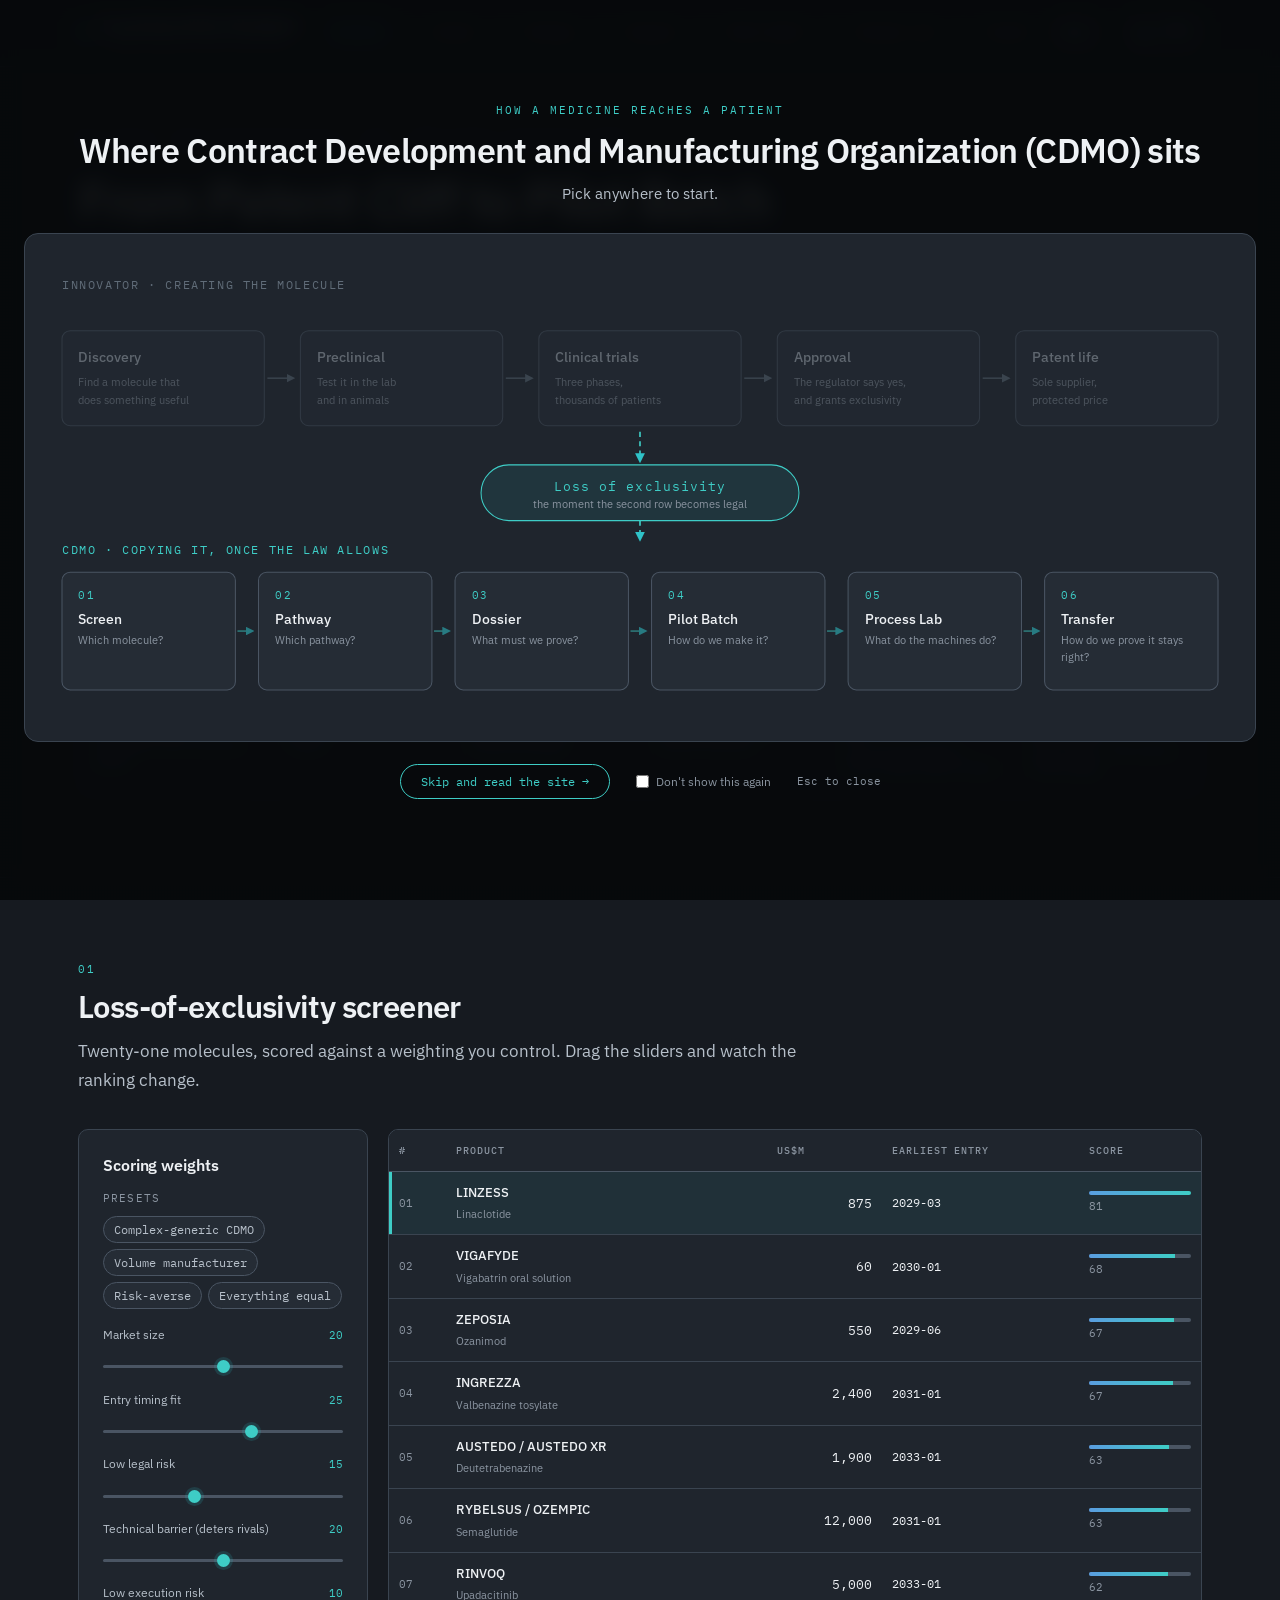
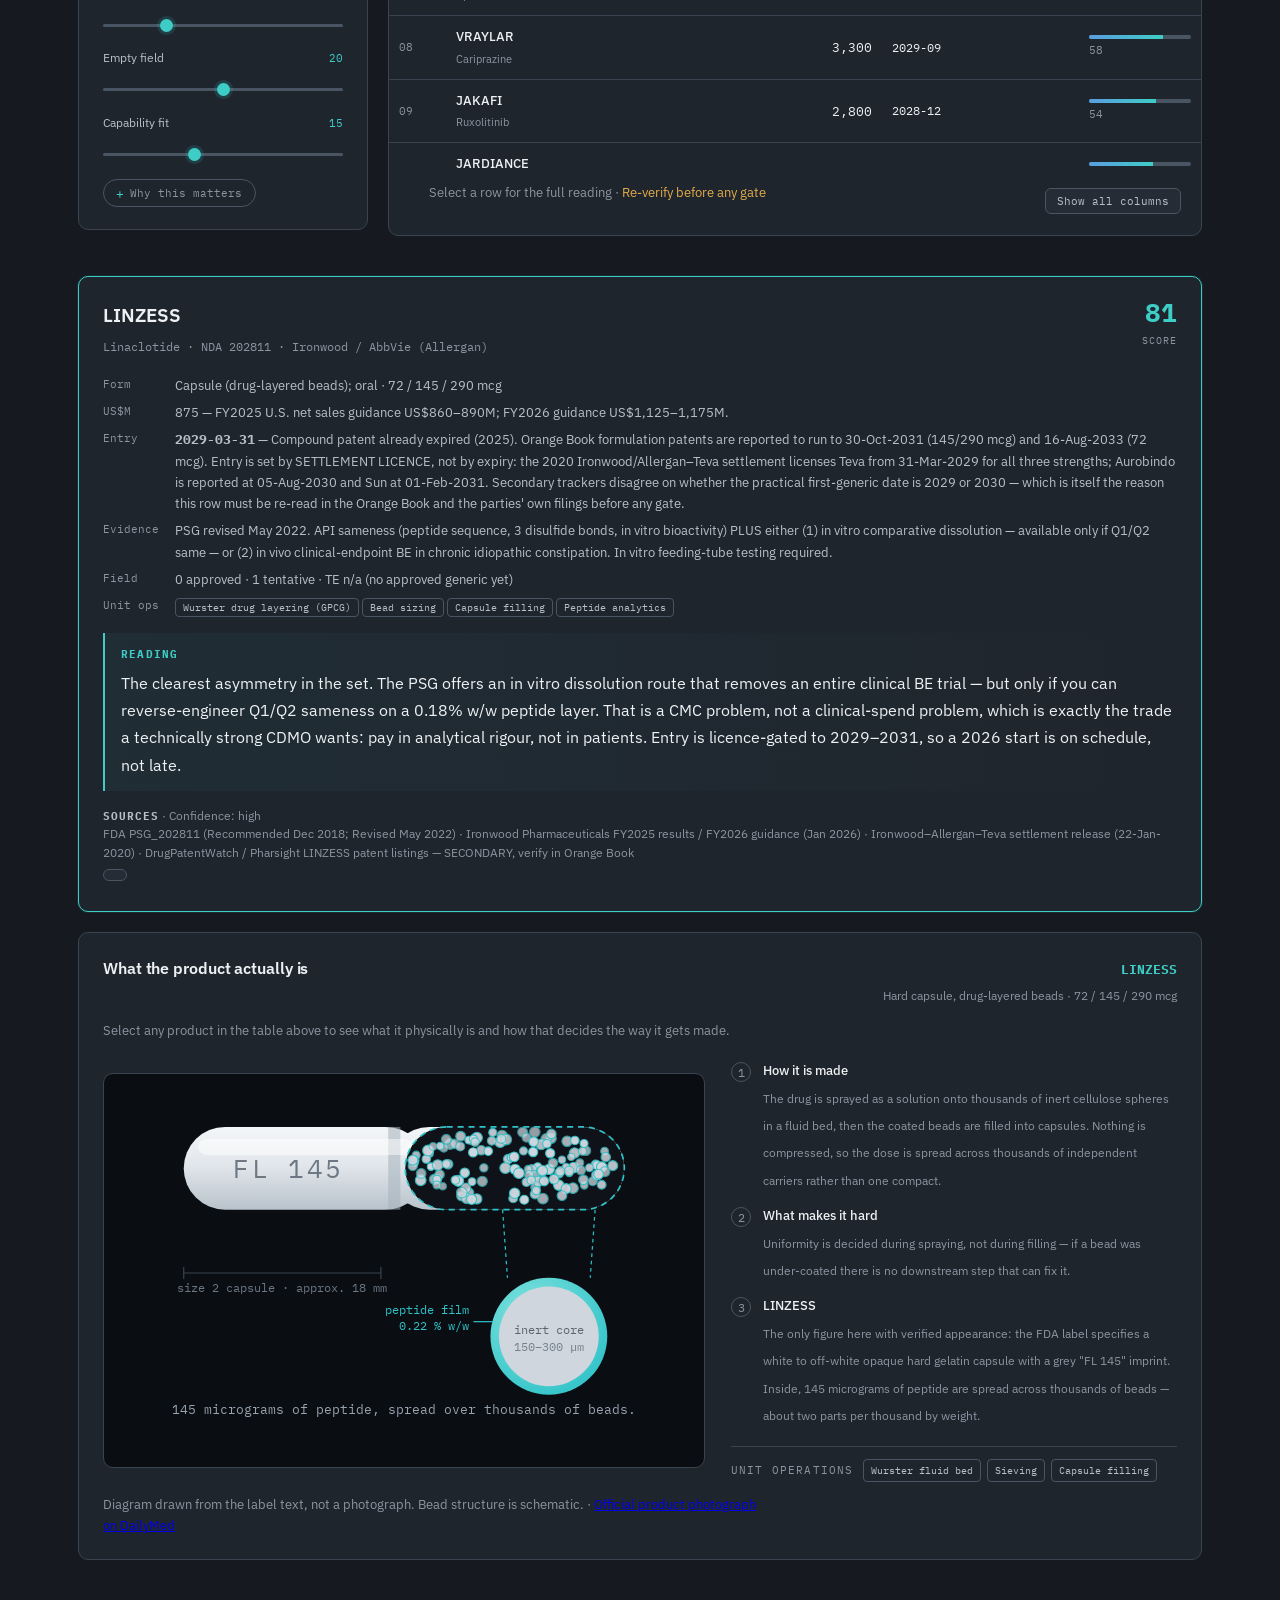
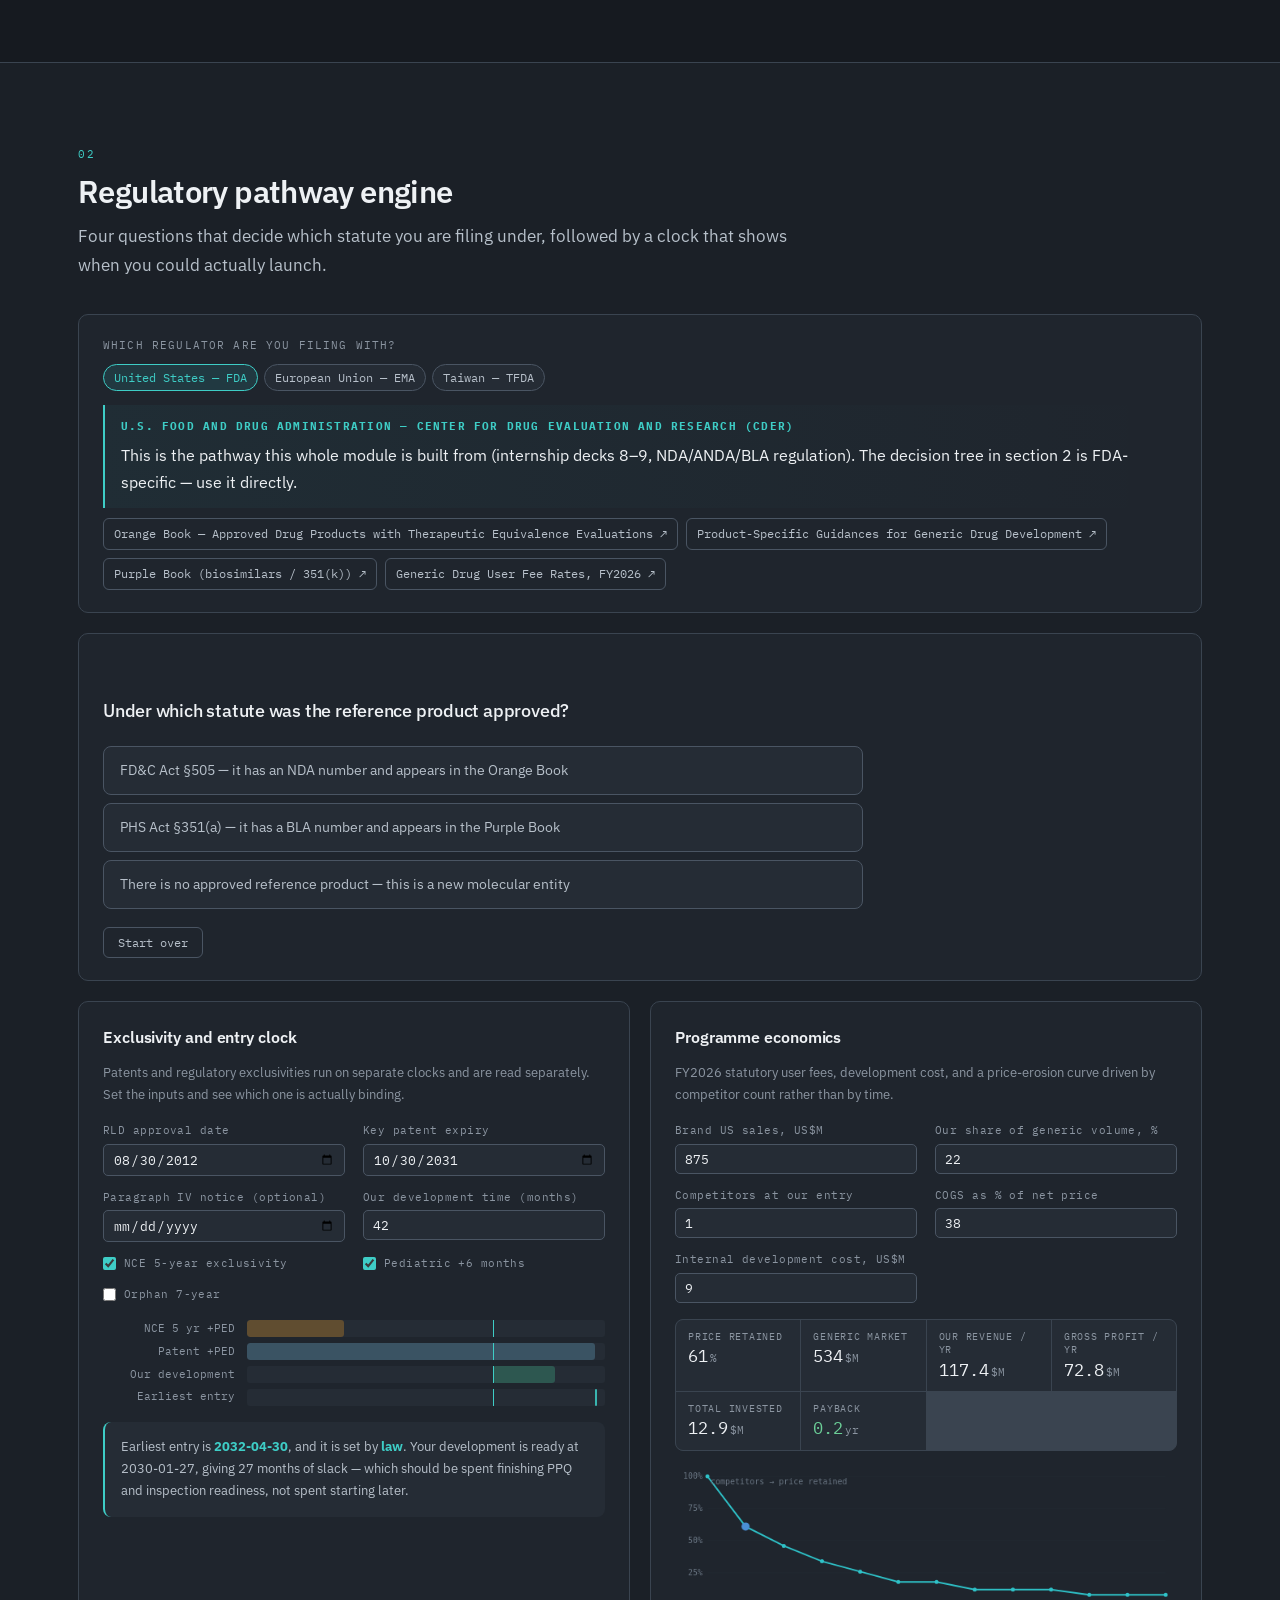
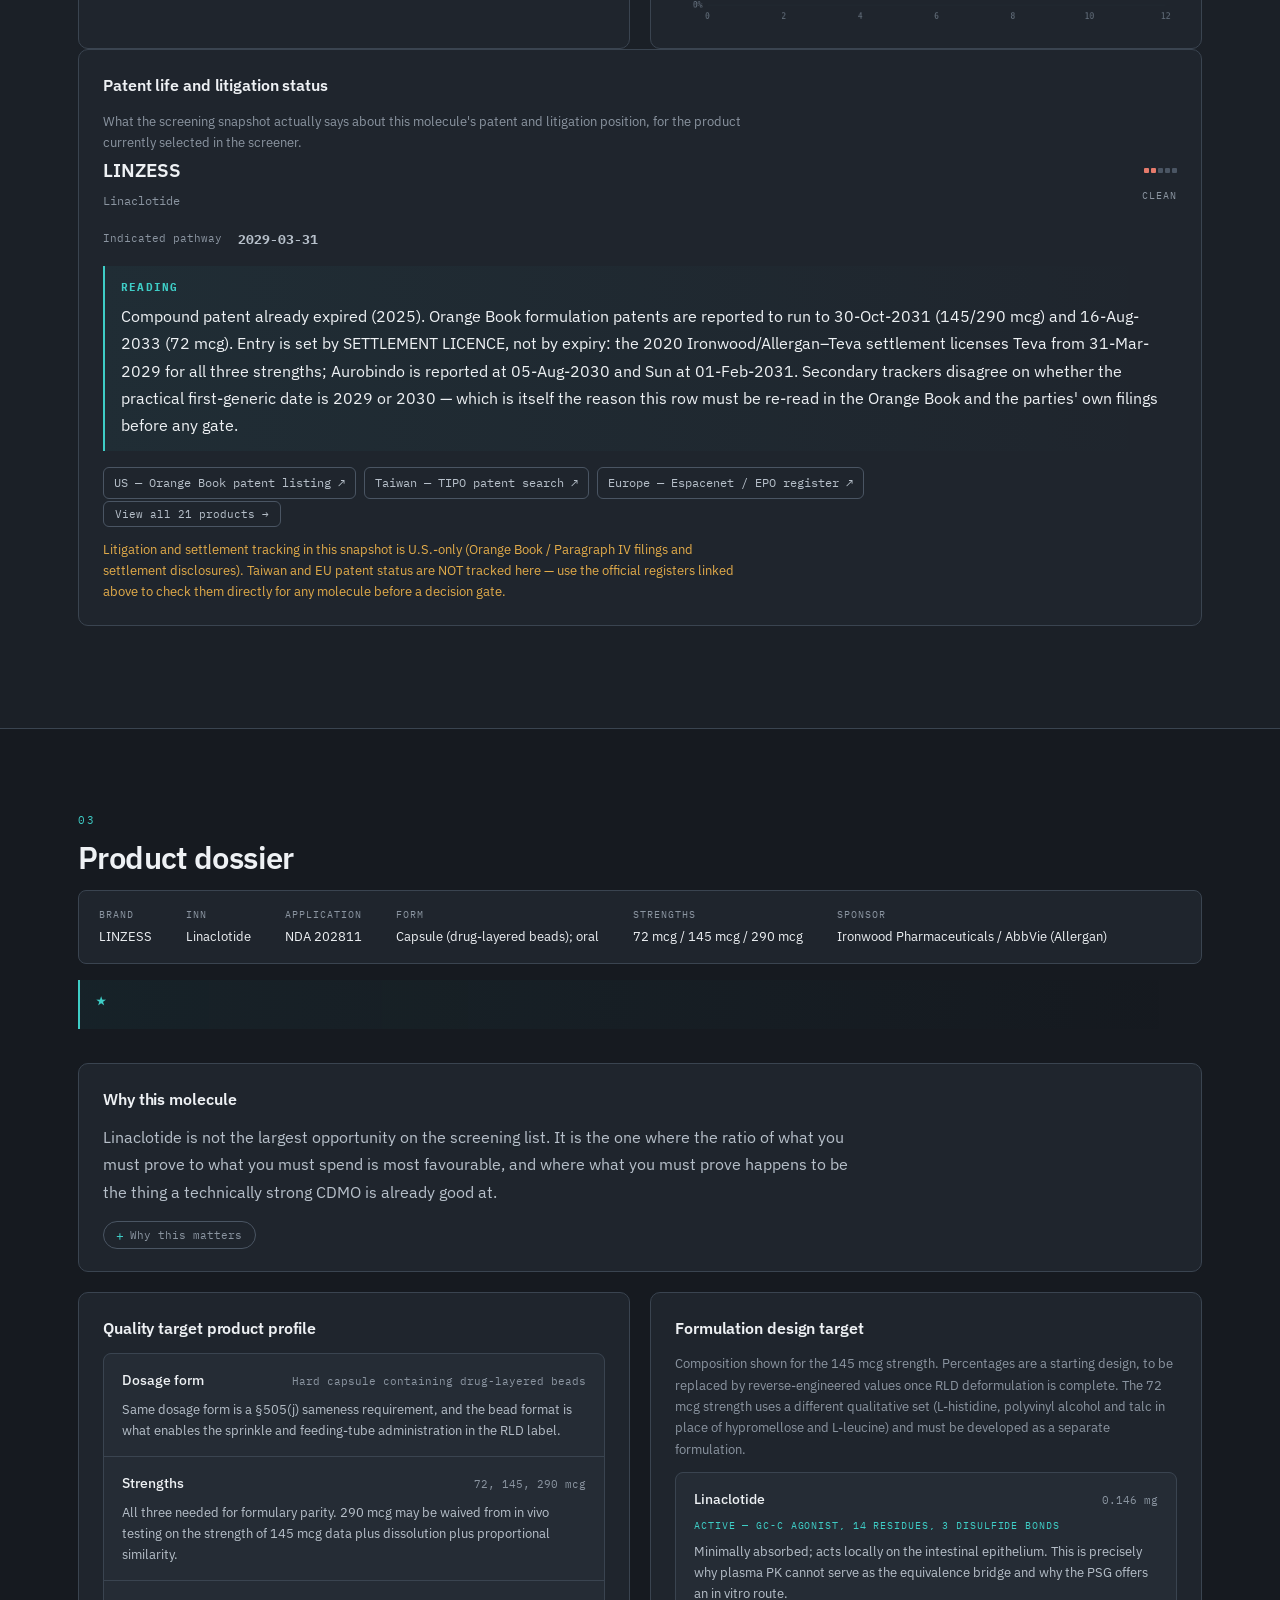
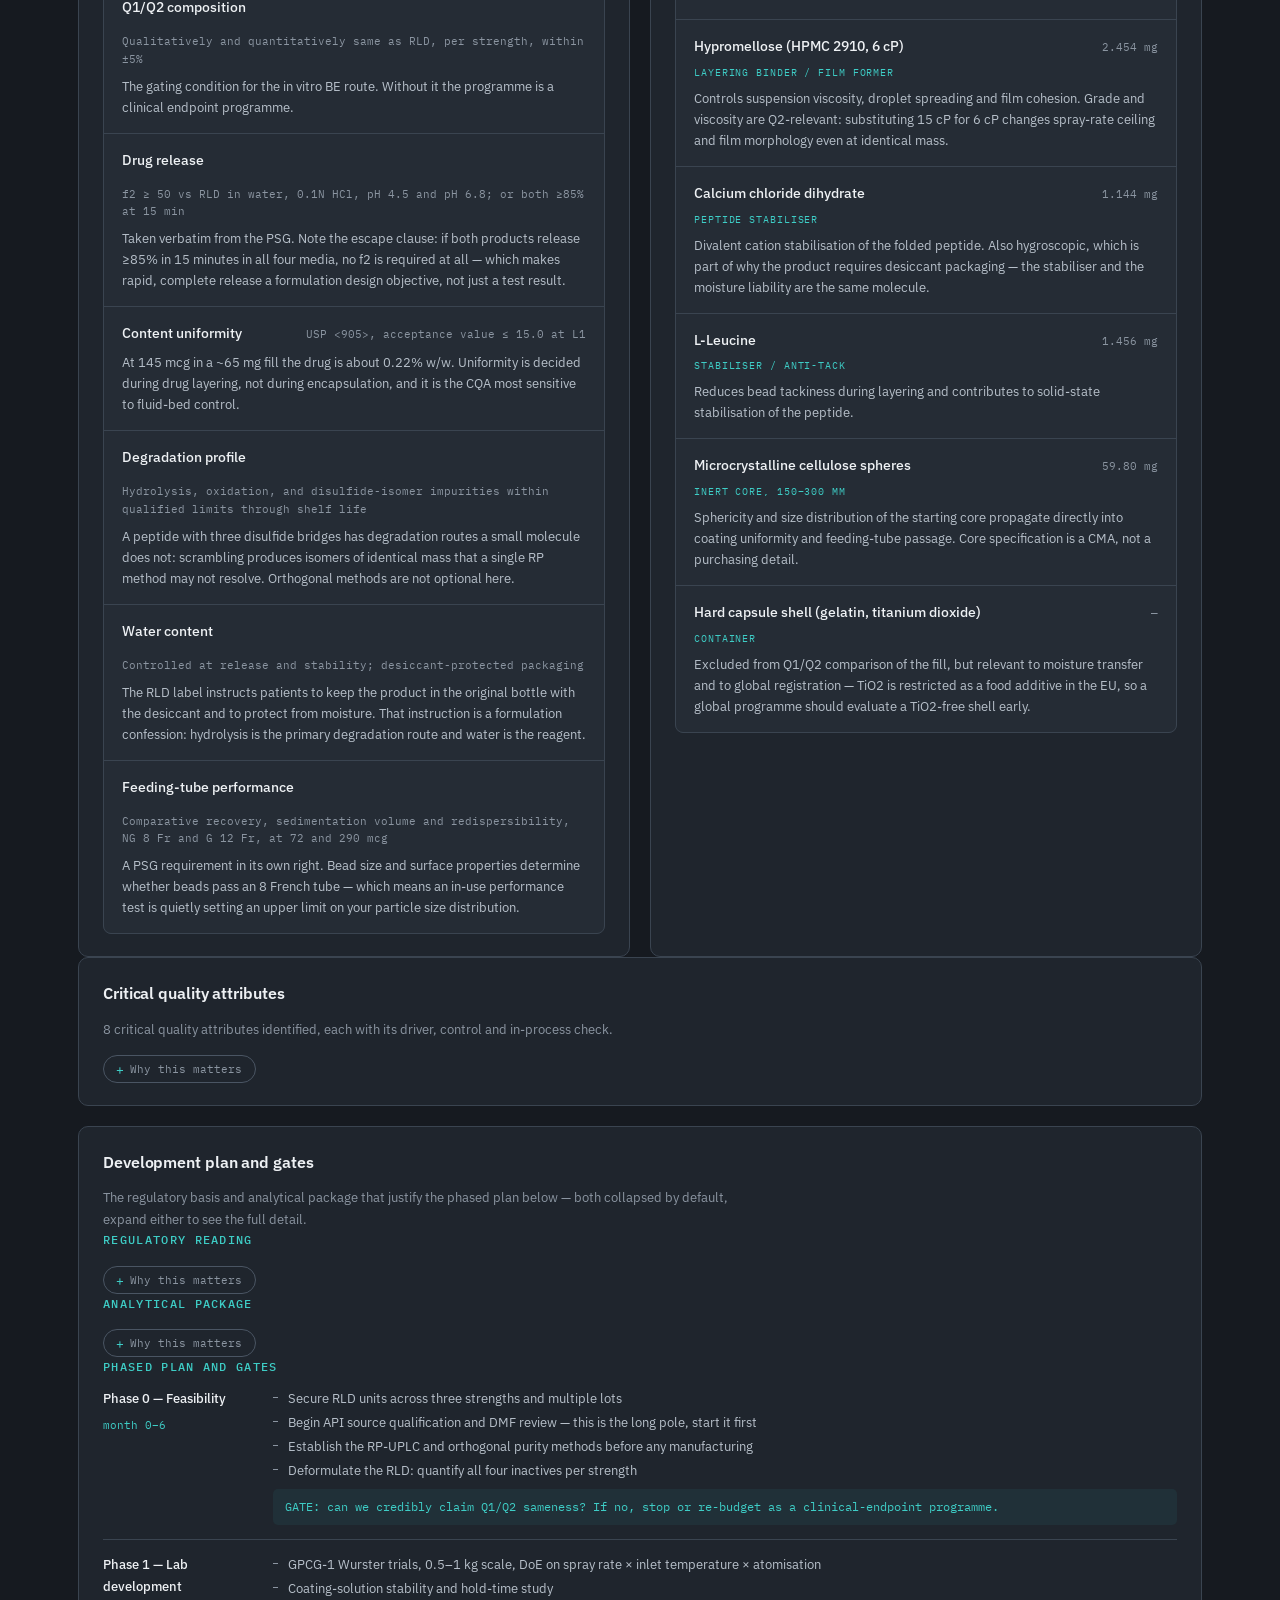
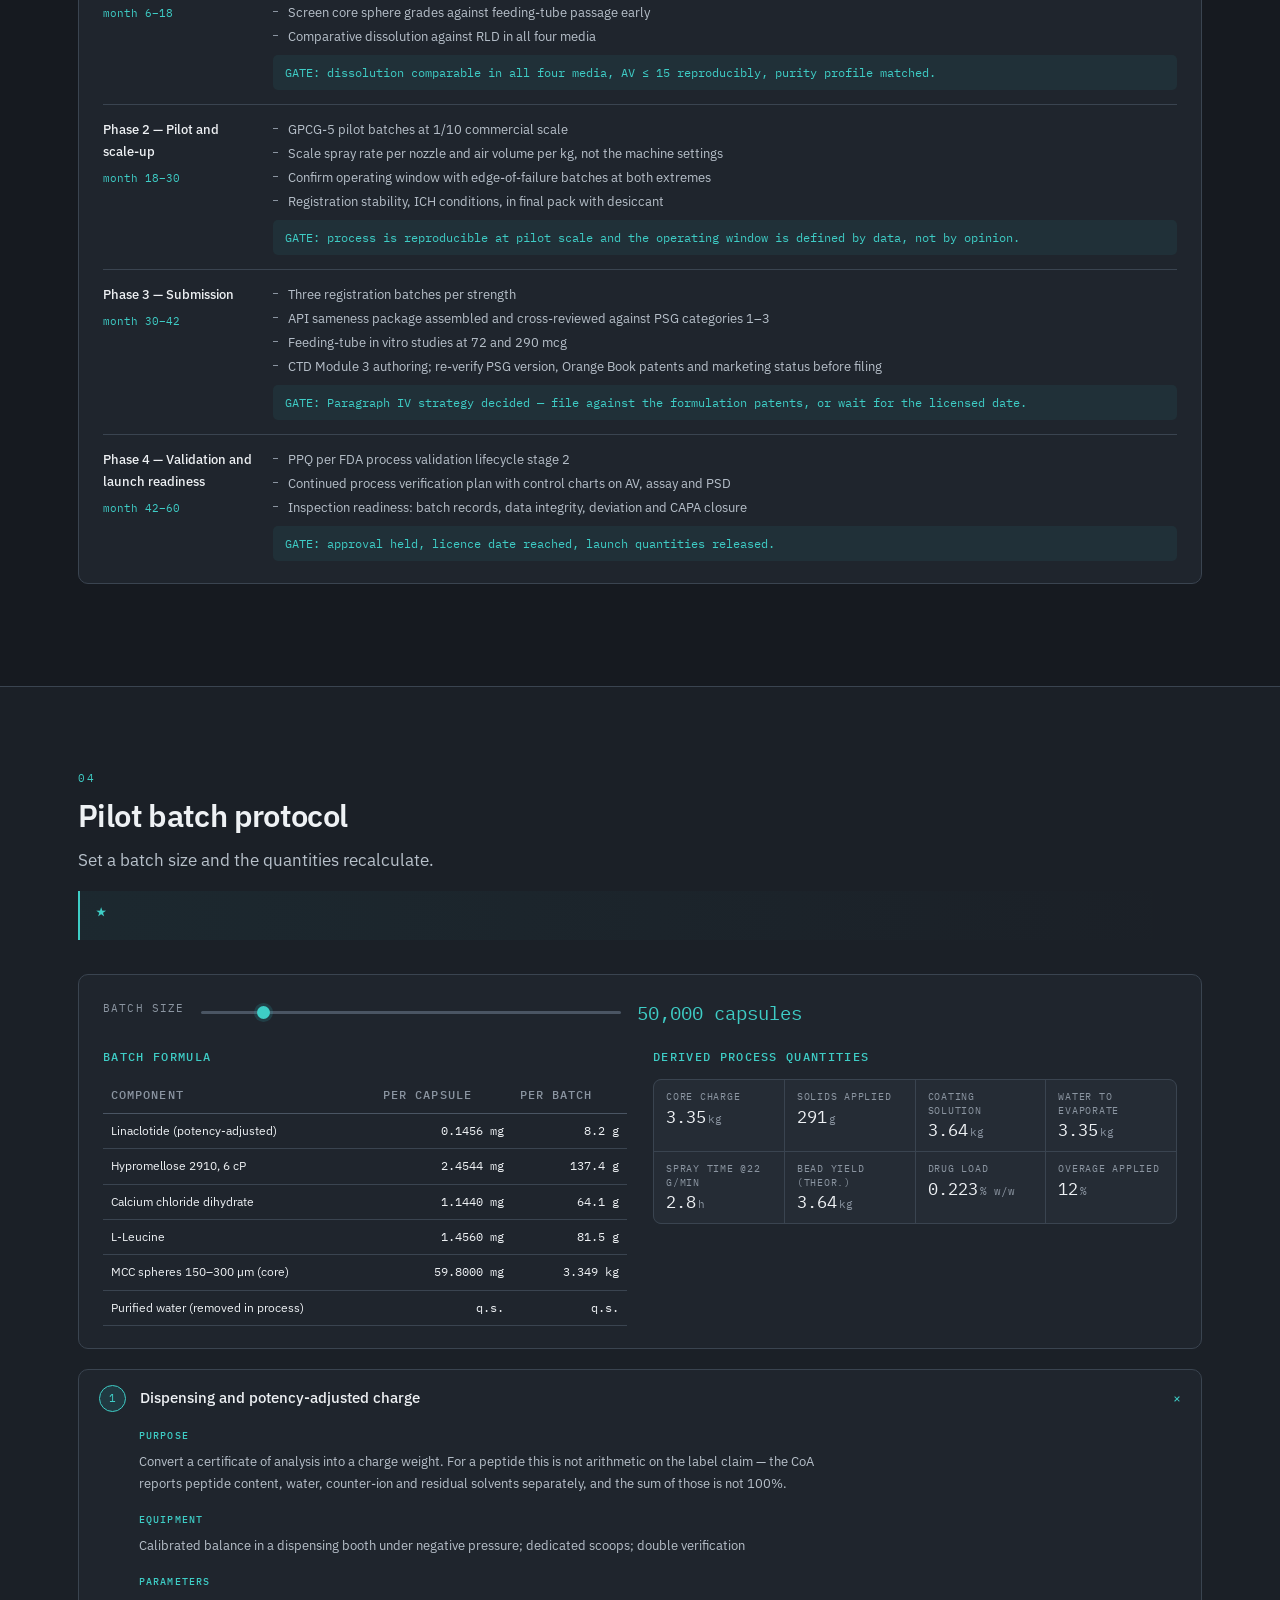
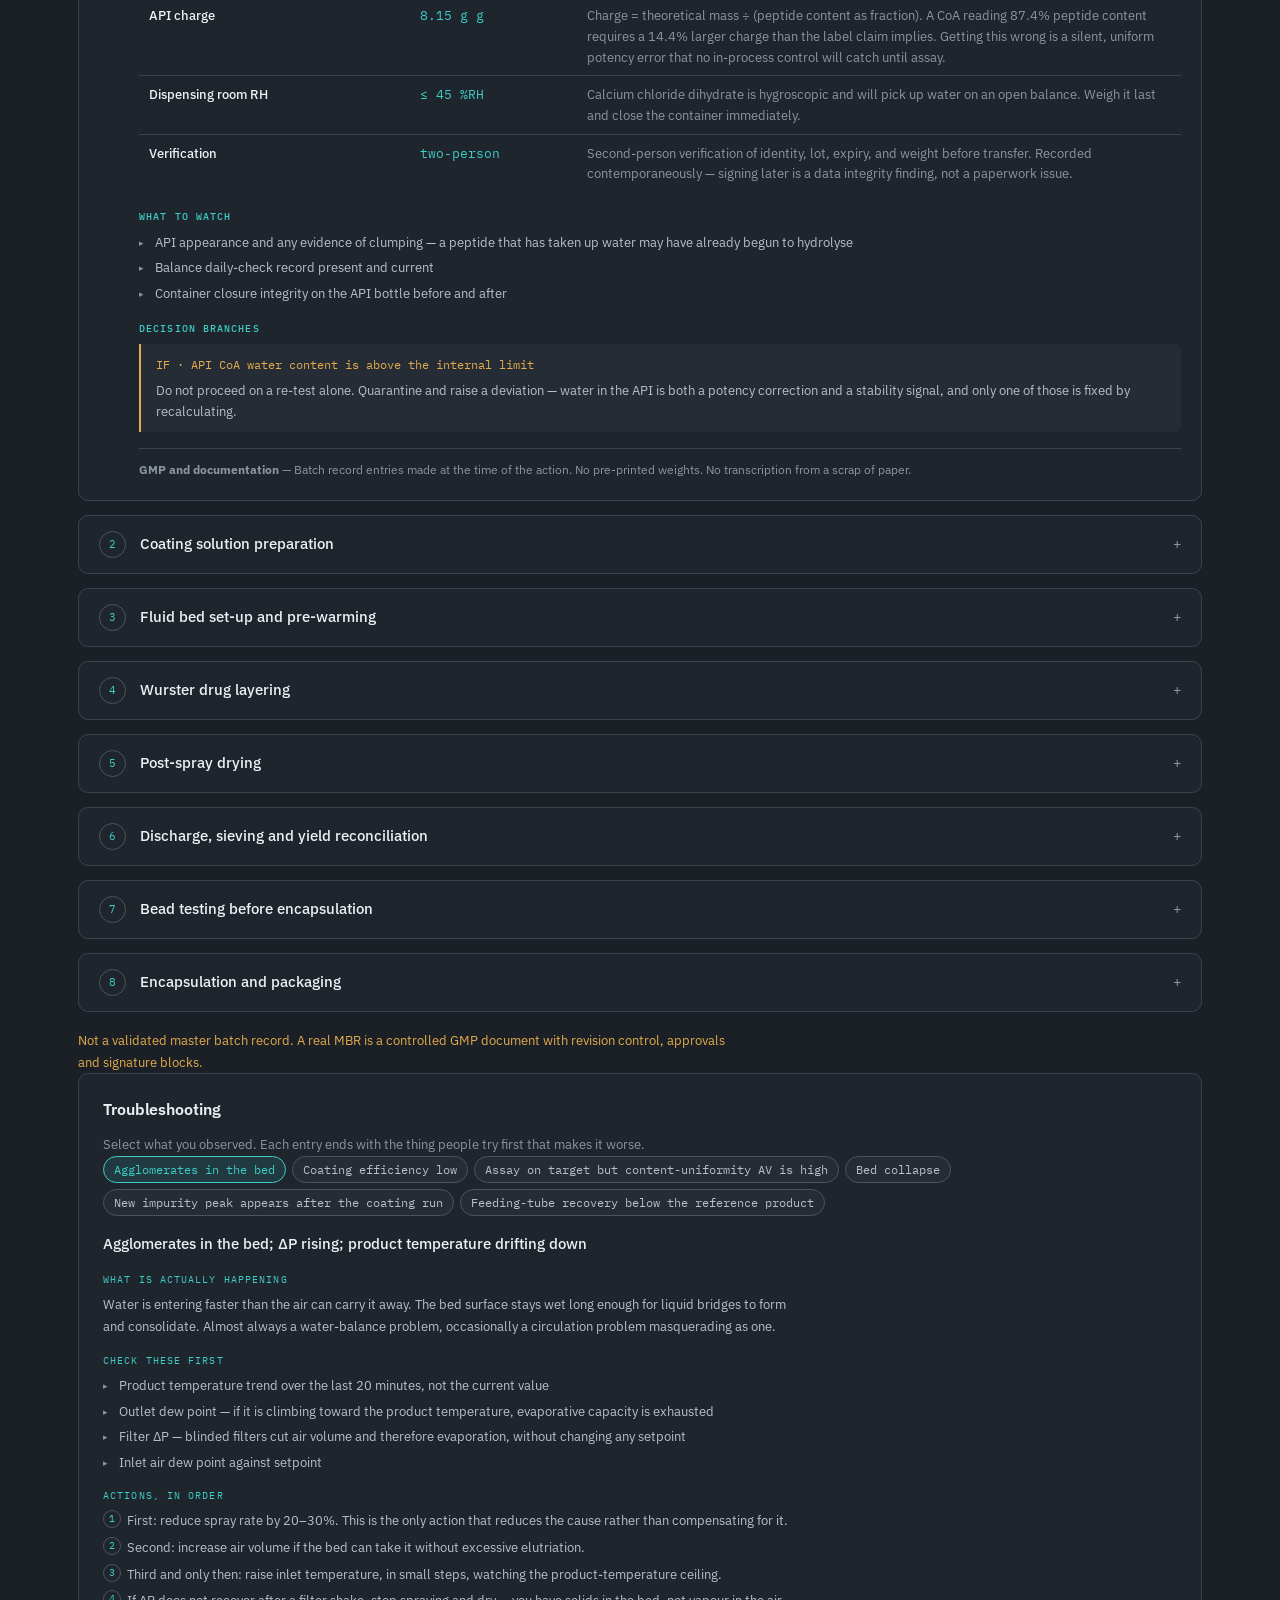
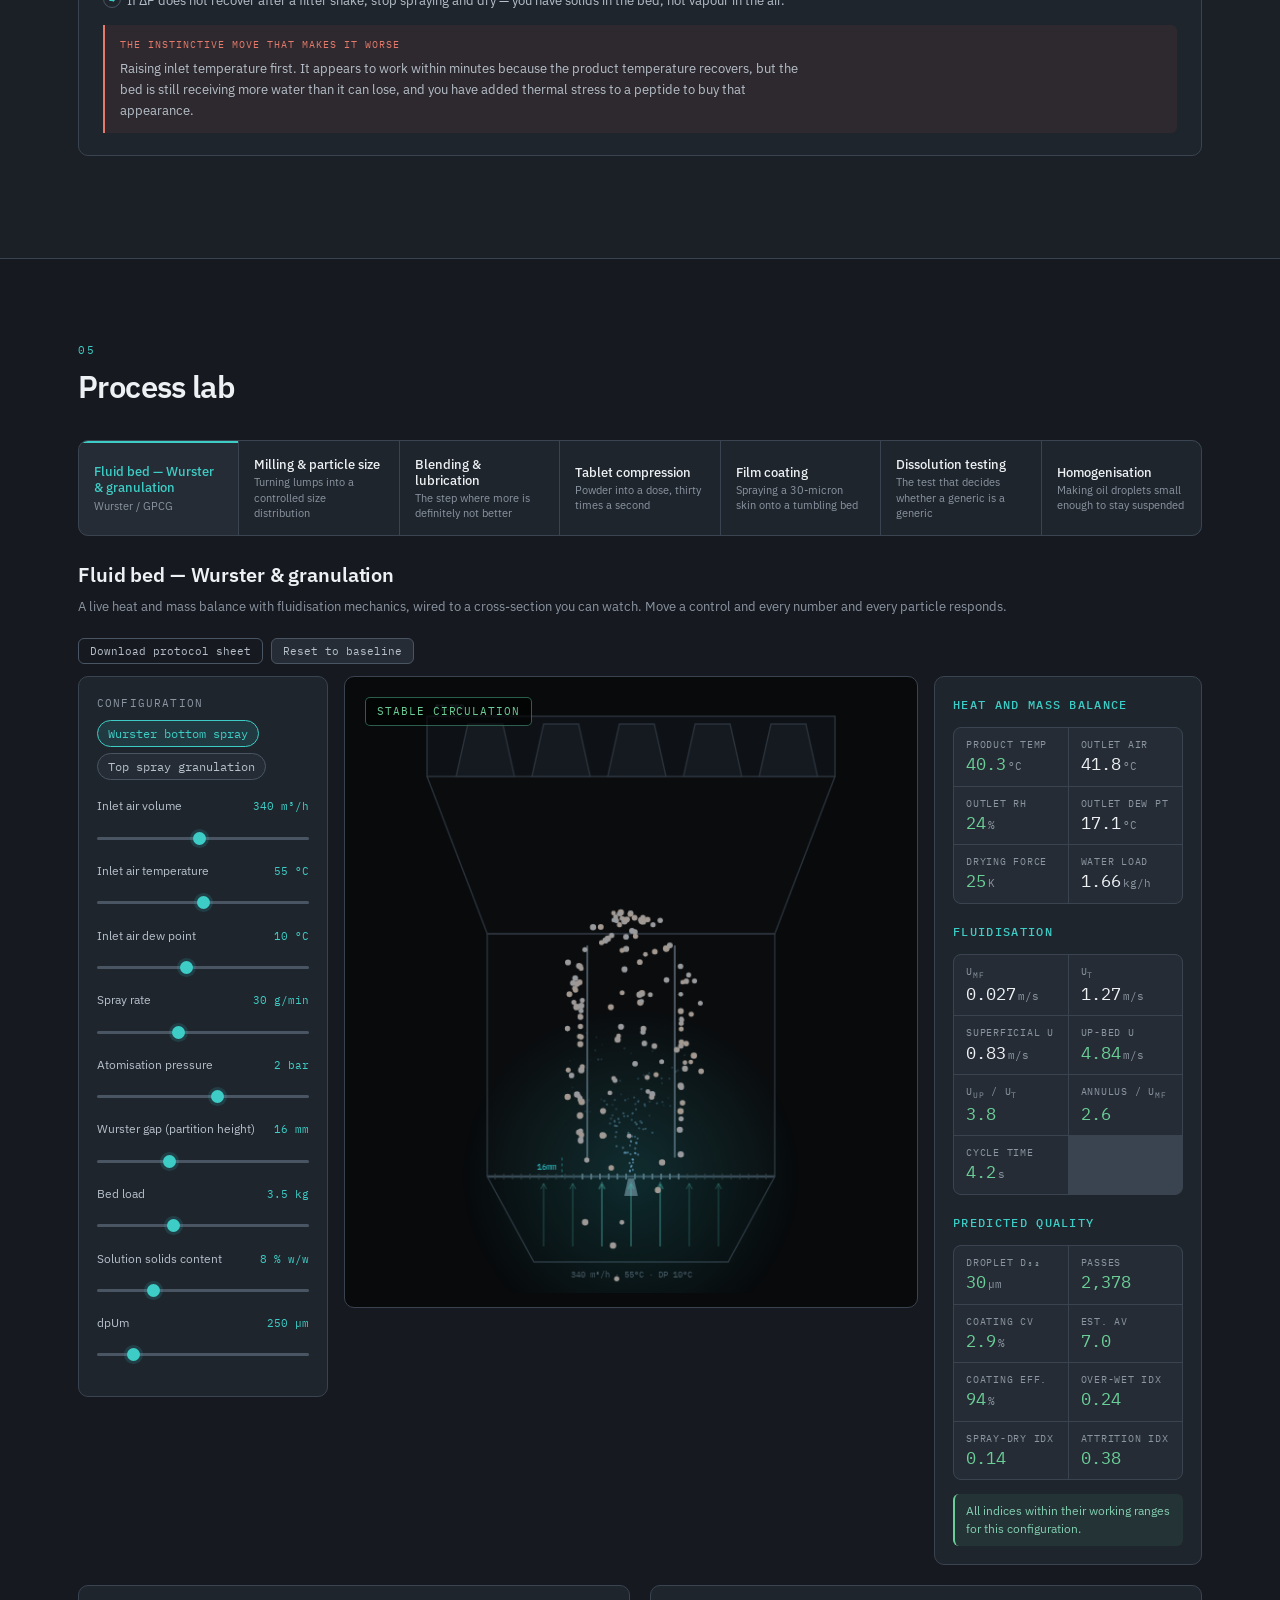
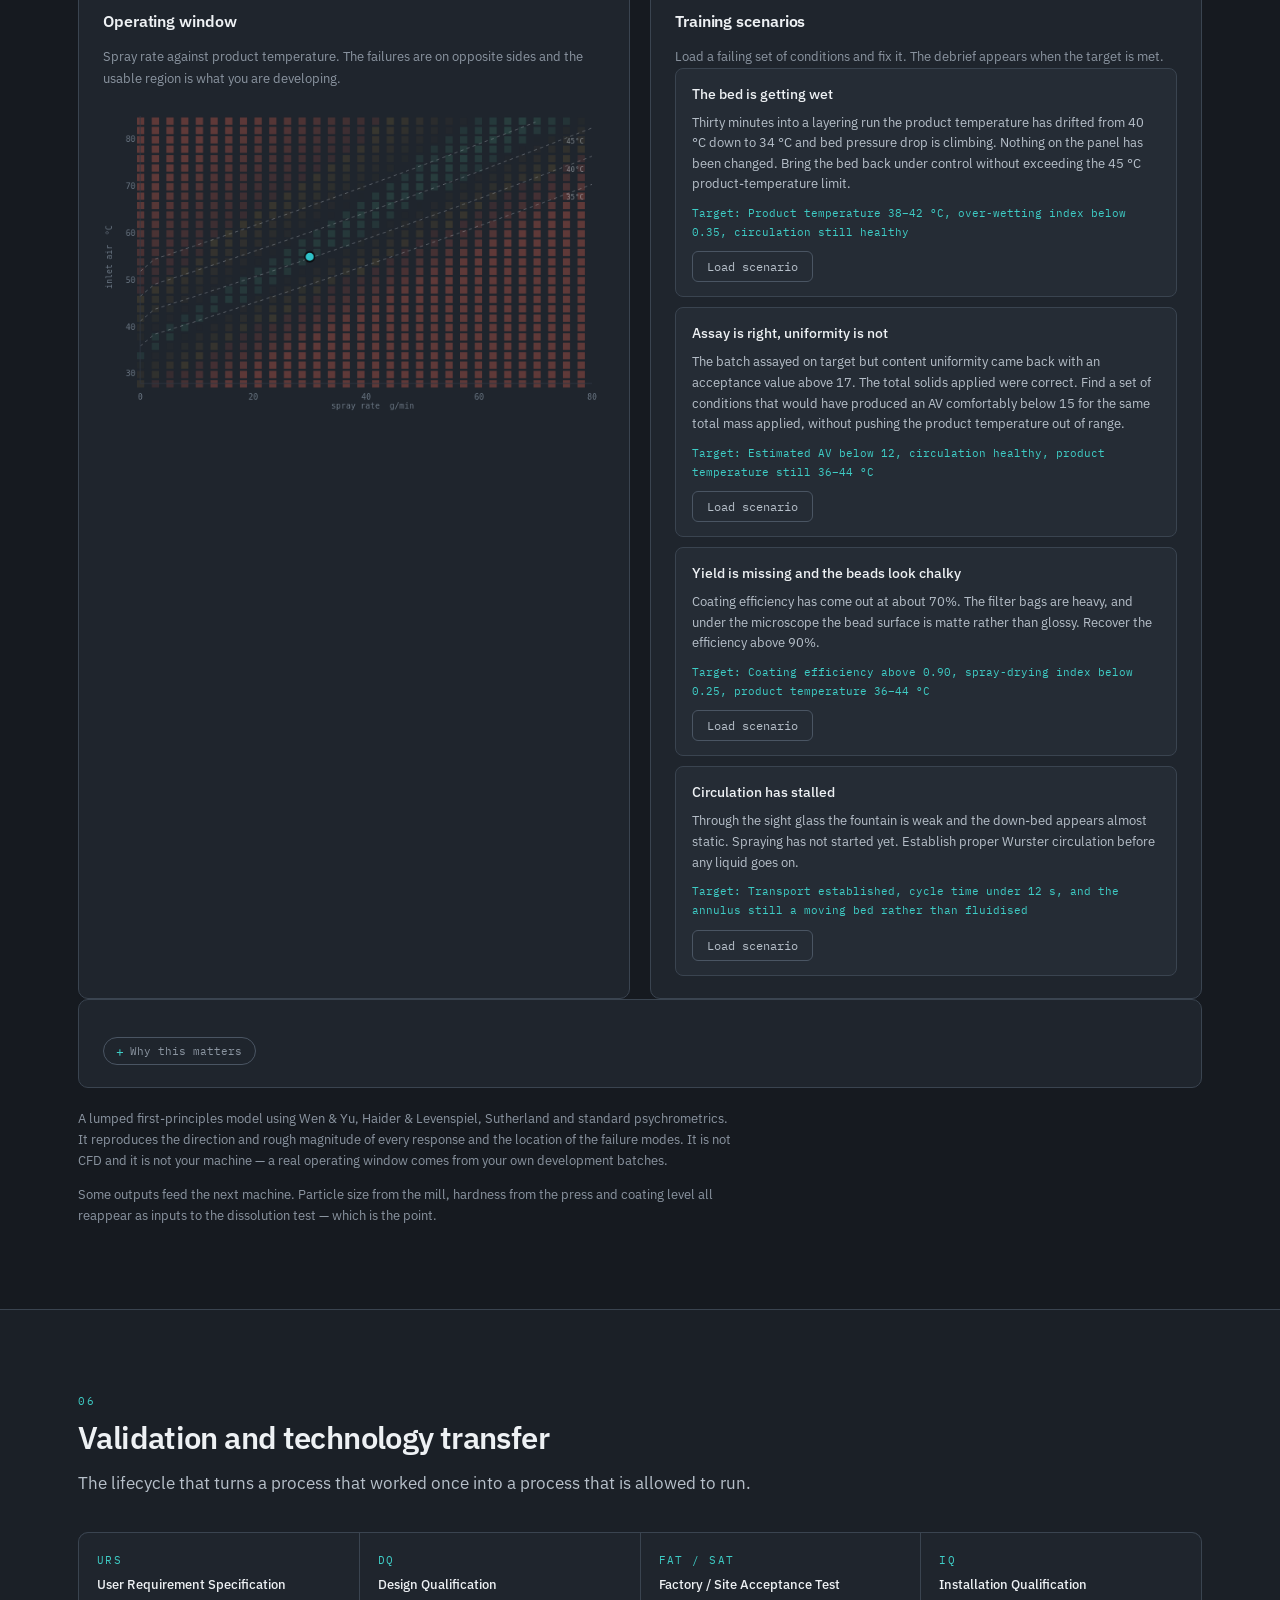
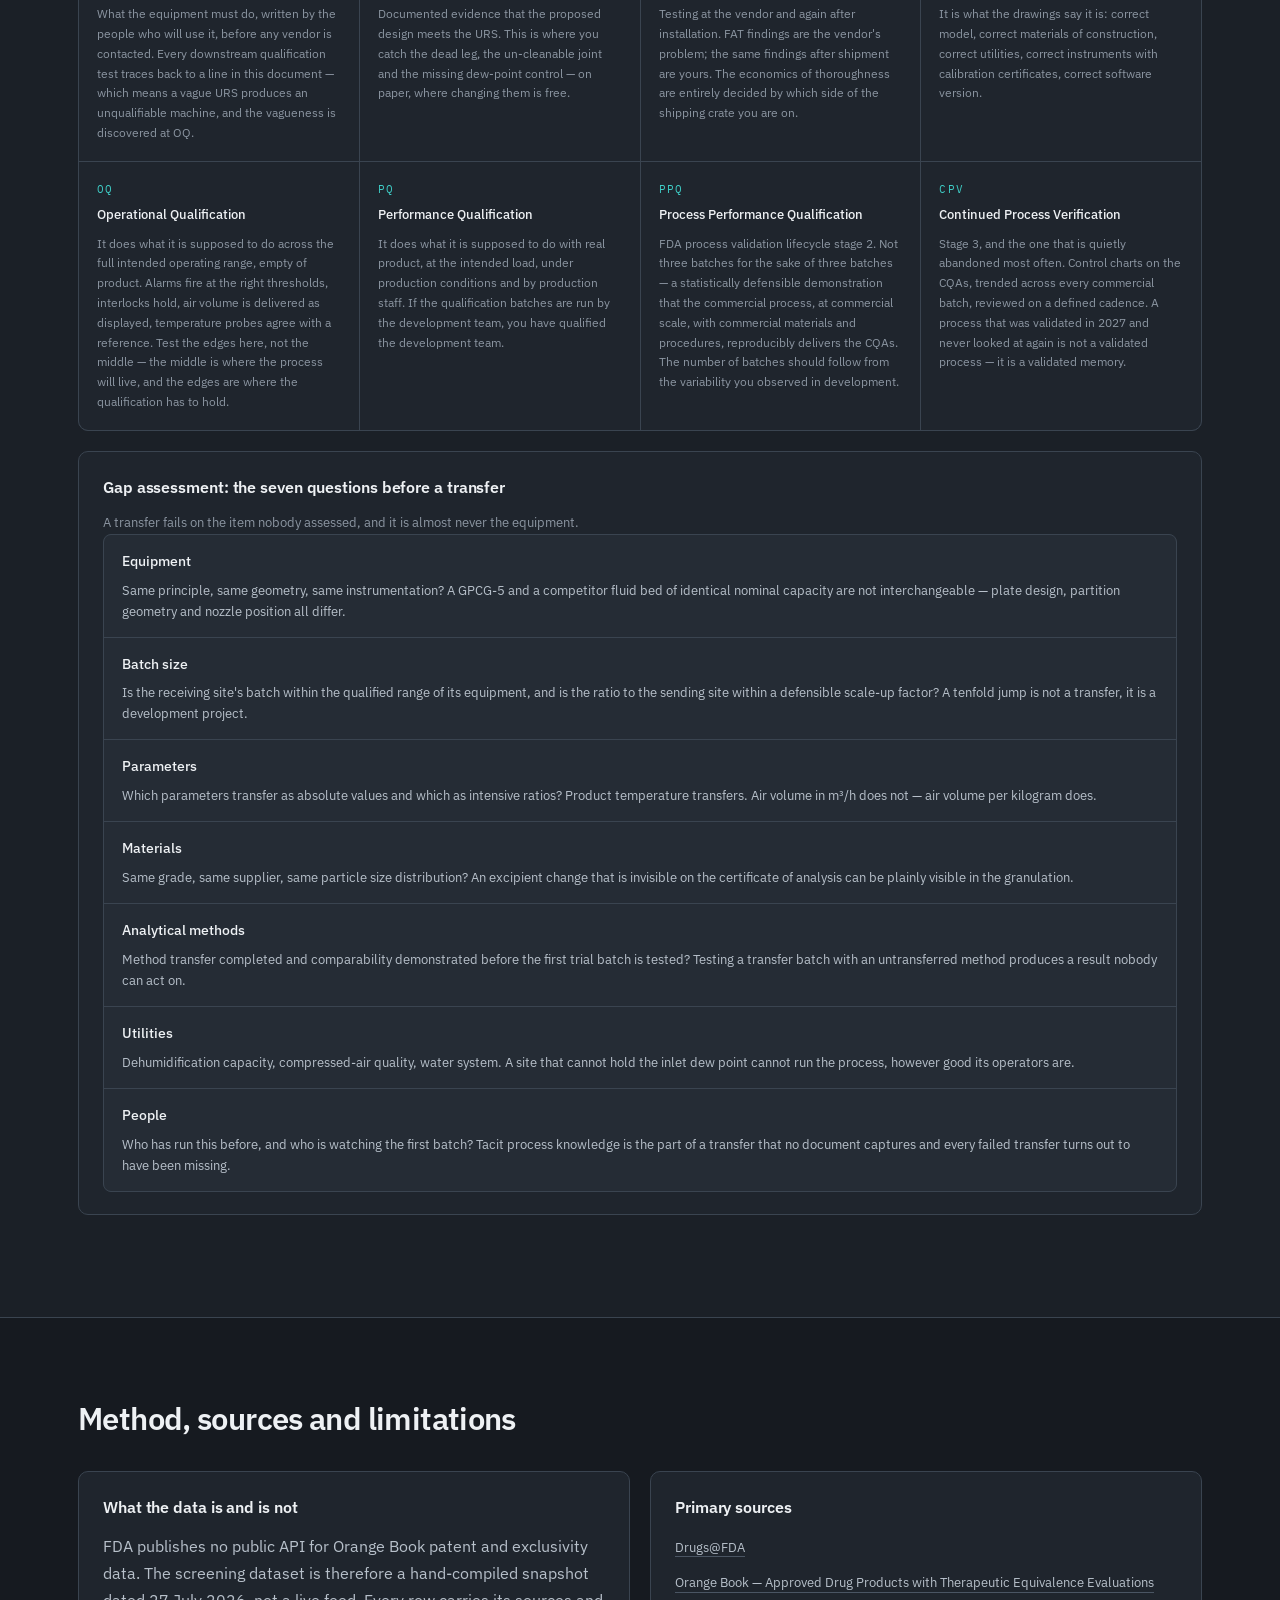
==== index.html @ f3c366db "Restructure Dossier: fold Regulatory Reading + Analytical Package into Development Plan panel - Regu" ====
<!DOCTYPE html>
<html lang="en">
<head>
<meta charset="utf-8">
<meta name="viewport" content="width=device-width, initial-scale=1">
<title>From Patent Cliff to Pilot Batch — May Chang</title>
<meta name="description" content="A medicine loses its patent; someone else has to make it. Seven live process simulators, an FDA pathway engine and a full product dossier, following one molecule end to end. Technical Services participant project, Bora Pharmaceuticals / TWi, 2026.">
<link rel="preconnect" href="https://fonts.googleapis.com">
<link rel="preconnect" href="https://fonts.gstatic.com" crossorigin>
<link href="https://fonts.googleapis.com/css2?family=IBM+Plex+Mono:wght@400;500;600&family=IBM+Plex+Sans:wght@300;400;500;600&family=Noto+Sans+TC:wght@300;400;500;700&display=swap" rel="stylesheet">
<link rel="stylesheet" href="assets/styles.css">
</head>
<body>

<div class="grain"></div>

<header id="top">
  <div class="hdr-inner">
    <a class="brand" href="#top">
      <span class="brand-mark"></span>
      <span class="brand-txt">
        <b data-t="siteTitle"></b>
        <i data-t="siteSub"></i>
      </span>
    </a>
    <nav id="nav"></nav>
    <button id="mapBtn" class="lang-btn map-btn" aria-label="Open the map"></button>
    <button id="langBtn" class="lang-btn" aria-label="Switch language">
      <span class="lang-on">EN</span><span class="lang-sep">/</span><span class="lang-off">繁中</span>
    </button>
  </div>
  <div class="scrollbar"><div id="scrollProgress"></div></div>
</header>

<main>

<!-- ================= HERO ================= -->
<section id="thesis" class="sec hero">
  <div class="wrap">
    <div class="eyebrow" data-t="byline"></div>
    <h1 data-t="siteTitle"></h1>
    <p class="lead" data-t="heroLead"></p>
    <div id="heroBody" class="prose"></div>
    <div id="howToRead" class="howto"></div>
    <div id="chain" class="chain"></div>
  </div>
</section>

<!-- ================= 1. SCREENER ================= -->
<section id="screener" class="sec">
  <div class="wrap">
    <div class="sec-head">
      <span class="sec-n">01</span>
      <h2 data-t="scr.title"></h2>
      <p class="lead" data-t="scr.lead"></p>
    </div>

    <div class="screener-grid">
      <aside class="panel weights">
        <h3 data-t="scr.weights"></h3>
        <div class="preset-row">
          <span class="mini-label" data-t="scr.preset"></span>
          <div id="presets" class="chips"></div>
        </div>
        <div id="wSliders"></div>
        <div class="disc" data-disc>
          <button class="disc-btn" type="button"></button>
          <div class="disc-body"><p class="fine" data-t="scr.barrierNote"></p></div>
        </div>
      </aside>

      <div class="panel table-panel">
        <div class="tbl-scroll">
          <table id="molTable" class="data-tbl">
            <thead><tr id="molHead"></tr></thead>
            <tbody id="molBody"></tbody>
          </table>
        </div>
        <div class="tbl-foot">
          <span class="fine"><span data-t="scr.clickHint"></span> · <span class="warn-txt" data-t="scr.verify"></span></span>
          <button id="colToggle" class="btn tiny"></button>
        </div>
      </div>
    </div>

    <div id="molDetail" class="panel detail-panel" hidden></div>

    <div class="panel fig-panel">
      <div class="fig-head">
        <h3 data-t="fig.capTitle"></h3>
        <span id="figWho" class="fig-who"></span>
      </div>
      <p class="fine" data-t="fig.pickHint"></p>
      <div class="fig-grid">
        <div id="capsuleFig" class="fig-svg"></div>
        <div id="capsuleParts" class="fig-parts"></div>
      </div>
      <p class="fine"><span id="figNote"></span> · <a id="dmLink" href="#" target="_blank" rel="noopener"></a></p>
    </div>
  </div>
</section>

<!-- ================= 2. PATHWAY ================= -->
<section id="pathway" class="sec alt">
  <div class="wrap">
    <div class="sec-head">
      <span class="sec-n">02</span>
      <h2 data-t="pw.title"></h2>
      <p class="lead" data-t="pw.lead"></p>
    </div>

    <div class="panel jur-panel">
      <label class="mini-label" data-t="pw.jurLabel"></label>
      <div id="jurChips" class="chips"></div>
      <div id="jurNote" class="callout"></div>
      <div id="jurLinks" class="link-row"></div>
    </div>

    <div class="panel tree-panel">
      <div id="treeTrail" class="trail"></div>
      <div id="treeBody"></div>
      <button id="treeReset" class="btn ghost" data-t="pw.restart"></button>
    </div>

    <div class="two-col">
      <div class="panel">
        <h3 data-t="pw.clockTitle"></h3>
        <p class="fine" data-t="pw.clockLead"></p>
        <div id="clockControls" class="ctrl-grid"></div>
        <div id="clockChart" class="gantt"></div>
        <div id="clockVerdict" class="verdict"></div>
      </div>

      <div class="panel">
        <h3 data-t="pw.costTitle"></h3>
        <p class="fine" data-t="pw.costLead"></p>
        <div id="costControls" class="ctrl-grid"></div>
        <div id="costOut" class="readout-grid"></div>
        <canvas id="erosionCanvas" width="620" height="200"></canvas>
      </div>
    </div>

    <div class="panel">
      <h3 data-t="pw.litTitle"></h3>
      <p class="fine" data-t="pw.litLead"></p>
      <div id="litStatus"></div>
      <div id="litLinks" class="link-row"></div>
      <button id="litAllBtn" class="btn tiny ghost" data-t="pw.litAll"></button>
      <p class="fine warn-txt" data-t="pw.litScope"></p>
    </div>
  </div>
</section>

<!-- ================= 3. DOSSIER ================= -->
<section id="dossier" class="sec">
  <div class="wrap">
    <div class="sec-head">
      <span class="sec-n">03</span>
      <h2 data-t="dd.title"></h2>
      <div id="ddHeader" class="dd-header"></div>
      <div id="ddBadge"></div>
    </div>

    <div class="panel">
      <h3 data-t="dd.why"></h3>
      <div id="ddWhyLead" class="prose"></div>
      <div class="disc" data-disc>
        <button class="disc-btn" type="button"></button>
        <div class="disc-body"><div id="ddWhy" class="prose"></div></div>
      </div>
    </div>

    <div class="two-col">
      <div class="panel">
        <h3 data-t="dd.qtpp"></h3>
        <div id="ddQtpp" class="stack-list"></div>
      </div>
      <div class="panel">
        <h3 data-t="dd.form"></h3>
        <div id="ddForm"></div>
      </div>
    </div>

    <div class="panel">
      <h3 data-t="dd.cqa"></h3>
      <p id="ddCqaTeaser" class="fine"></p>
      <div class="disc" data-disc>
        <button class="disc-btn" type="button"></button>
        <div class="disc-body"><div id="ddCqa" class="stack-list"></div></div>
      </div>
    </div>

    <div class="panel">
      <h3 data-t="dd.plan"></h3>
      <p class="fine" data-t="dd.planLead"></p>

      <h4 data-t="dd.reg"></h4>
      <div class="disc" data-disc>
        <button class="disc-btn" type="button"></button>
        <div class="disc-body">
          <div id="ddReg" class="qa-list"></div>
        </div>
      </div>

      <h4 data-t="dd.ana"></h4>
      <div class="disc" data-disc>
        <button class="disc-btn" type="button"></button>
        <div class="disc-body">
          <table class="data-tbl compact"><thead><tr>
            <th data-t="dd.anaTest"></th><th data-t="dd.anaMethod"></th><th data-t="dd.anaPurpose"></th>
          </tr></thead><tbody id="ddAna"></tbody></table>
        </div>
      </div>

      <h4 data-t="dd.planSub"></h4>
      <div id="ddPlan" class="plan"></div>
    </div>
  </div>
</section>

<!-- ================= 4. PROTOCOL ================= -->
<section id="protocol" class="sec alt">
  <div class="wrap">
    <div class="sec-head">
      <span class="sec-n">04</span>
      <h2 data-t="pr.title"></h2>
      <p class="lead" data-t="pr.lead"></p>
      <div id="prBadge"></div>
    </div>

    <div id="prOverview"></div>

    <div id="prNumericPanel" class="panel">
      <div class="batch-row">
        <label class="mini-label" data-t="pr.batch"></label>
        <input id="batchSize" type="range" min="10000" max="300000" step="5000" value="50000">
        <output id="batchOut" class="mono"></output>
      </div>
      <div class="two-col tight">
        <div>
          <h4 data-t="pr.formula"></h4>
          <table class="data-tbl compact"><thead><tr>
            <th data-t="pr.component"></th><th data-t="pr.perCap"></th><th data-t="pr.perBatch"></th>
          </tr></thead><tbody id="formulaBody"></tbody></table>
        </div>
        <div>
          <h4 data-t="pr.derived"></h4>
          <div id="derivedOut" class="readout-grid"></div>
        </div>
      </div>
    </div>

    <div id="steps" class="steps"></div>
    <p id="prDisclaimer" class="fine warn-txt" data-t="pr.disclaimer"></p>

    <div id="prTroublePanel" class="panel">
      <h3 data-t="pr.tsTitle"></h3>
      <p class="fine" data-t="pr.tsLead"></p>
      <div id="tsChips" class="chips"></div>
      <div id="tsBody" class="ts-body"></div>
    </div>
  </div>
</section>

<!-- ================= 5. PROCESS LAB ================= -->
<section id="fluidbed" class="sec">
  <div class="wrap">
    <div class="sec-head">
      <span class="sec-n">05</span>
      <h2 data-t="lab.title"></h2>
      <p class="lead" data-t="lab.lead"></p>
    </div>

    <div class="lab-tabs" id="labTabs"></div>

    <div id="opStage" hidden>
      <div class="op-head">
        <div>
          <h3 id="opName"></h3>
          <p id="opTagline" class="op-tag"></p>
        </div>
        <div class="op-head-btns">
          <button id="opDownload" class="btn tiny ghost" data-t="lab.download"></button>
          <button id="opReset" class="btn tiny"></button>
        </div>
      </div>
      <p id="opWhy" class="op-why"></p>
      <div class="op-try"><b data-t="lab.tryThis"></b><span id="opTry"></span></div>

      <div class="op-grid">
        <aside class="panel op-controls">
          <h4 data-t="lab.controls"></h4>
          <div id="opControls"></div>
        </aside>
        <div class="panel op-chart">
          <canvas id="opCanvas" width="720" height="420"></canvas>
        </div>
      </div>

      <div class="panel">
        <h4 data-t="lab.results"></h4>
        <div id="opReadouts" class="readout-grid"></div>
        <div id="opVerdict" class="bench"></div>
        <div id="opFix" hidden></div>
      </div>

      <div class="panel">
        <div class="disc" data-disc>
          <button class="disc-btn" type="button"></button>
          <div class="disc-body"><div id="opDeep" class="prose"></div></div>
        </div>
      </div>
    </div>

    <div id="fbStage">
      <div class="op-head">
        <div>
          <h3 data-t="fb.title"></h3>
          <p class="op-tag" data-t="fb.lead"></p>
        </div>
        <div class="op-head-btns">
          <button id="fbDownload" class="btn tiny ghost" data-t="lab.download"></button>
          <button id="fbReset" class="btn tiny" data-t="fb.reset"></button>
        </div>
      </div>

      <div class="sim-grid">
        <aside class="panel sim-controls">
          <div class="mode-row">
            <span class="mini-label" data-t="fb.mode"></span>
            <div class="chips" id="fbMode"></div>
          </div>
          <div id="fbSliders"></div>
        </aside>

        <div class="panel sim-stage">
          <canvas id="fbCanvas" width="560" height="620"></canvas>
          <div id="fbRegime" class="regime-badge"></div>
        </div>

        <aside class="panel sim-readouts">
          <h4 data-t="fb.thermo"></h4>
          <div id="fbThermo" class="readout-grid"></div>
          <h4 data-t="fb.hydro"></h4>
          <div id="fbHydro" class="readout-grid"></div>
          <h4 data-t="fb.quality"></h4>
          <div id="fbQuality" class="readout-grid"></div>
          <div id="fbAlerts" class="alerts"></div>
        </aside>
      </div>

      <div class="two-col">
        <div class="panel">
          <h3 data-t="fb.window"></h3>
          <p class="fine" data-t="fb.windowLead"></p>
          <canvas id="windowCanvas" width="620" height="380"></canvas>
        </div>
        <div class="panel">
          <h3 data-t="fb.scenarios"></h3>
          <p class="fine" data-t="fb.scenLead"></p>
          <div id="scenList"></div>
        </div>
      </div>

      <div class="panel">
        <div class="disc" data-disc>
          <button class="disc-btn" type="button"></button>
          <div class="disc-body">
            <h4 data-t="fb.knobs"></h4>
            <div id="knobList" class="stack-list"></div>
            <h4 class="spaced" data-t="fb.principles"></h4>
            <div id="principleList" class="prin-list"></div>
          </div>
        </div>
      </div>

      <p class="fine" data-t="fb.modelNote"></p>
    </div>

    <p class="fine" data-t="lab.chainNote"></p>
  </div>
</section>

<!-- ================= 6. VALIDATION ================= -->
<section id="validation" class="sec alt">
  <div class="wrap">
    <div class="sec-head">
      <span class="sec-n">06</span>
      <h2 data-t="vl.title"></h2>
      <p class="lead" data-t="vl.lead"></p>
    </div>
    <div id="vlChain" class="vchain"></div>
    <div class="panel">
      <h3 data-t="vl.gaps"></h3>
      <p class="fine" data-t="vl.gapsLead"></p>
      <div id="gapList" class="stack-list"></div>
    </div>
  </div>
</section>

<!-- ================= METHOD ================= -->
<section id="method" class="sec">
  <div class="wrap">
    <div class="sec-head">
      <h2 data-t="mt.title"></h2>
    </div>
    <div class="two-col">
      <div class="panel">
        <h3 data-t="mt.dataTitle"></h3>
        <div id="mtData" class="prose"></div>
      </div>
      <div class="panel">
        <h3 data-t="mt.srcTitle"></h3>
        <ul id="mtSources" class="src-list"></ul>
      </div>
    </div>
    <div class="panel closing">
      <h3 data-t="mt.closingTitle"></h3>
      <div id="mtClosing" class="prose"></div>
    </div>
  </div>
</section>

</main>

<footer>
  <div class="wrap">
    <span data-t="byline"></span>
    <span class="mono" id="footSnapshot"></span>
  </div>
</footer>

<script src="data/i18n.js"></script>
<script src="data/dosageforms.js"></script>
<script src="assets/forms.js"></script>
<script src="data/molecules.js"></script>
<script src="data/jurisdictions.js"></script>
<script src="data/pathway.js"></script>
<script src="data/deepdive.js"></script>
<script src="data/dossierTemplates.js"></script>
<script src="data/protocol.js"></script>
<script src="data/protocolTemplates.js"></script>
<script src="data/fluidbed.js"></script>
<script src="data/unitops.js"></script>
<script src="data/labTroubleshoot.js"></script>
<script src="assets/app.js"></script>
</body>
</html>
---- assets/styles.css ----
/* ==========================================================================
   From Patent Cliff to Pilot Batch — stylesheet
   Instrument-panel aesthetic: dark ground, cool greys, one amber accent,
   monospace for anything that is a measurement.
   ========================================================================== */

:root{
  /* Softer charcoal ground (not near-black) + higher-contrast, heavier-weight
     ink. The old palette paired a very dark background with a thin (300)
     font weight, which reads as high-contrast glow/halation and is tiring
     to read for long stretches — this palette keeps the dark "instrument
     panel" feel but is calmer to look at. */
  --bg:#161a20;
  --bg2:#1b2027;
  --panel:#1f252d;
  --panel2:#252c35;
  --line:#3a4450;
  --line2:#4a5563;
  --ink:#eef1f4;
  --ink2:#b7c0ca;
  --ink3:#8b95a1;
  --acc:#3ecdc6;         /* teal — decisions, highlights */
  --acc2:#5a9de0;        /* blue — gradient partner */
  --bad:#e57a6b;
  --warn:#e3ac4a;
  --ok:#6bce97;
  --mono:'IBM Plex Mono',ui-monospace,monospace;
  --sans:'IBM Plex Sans','Noto Sans TC',system-ui,-apple-system,sans-serif;
  --r:10px;
}

*{box-sizing:border-box;margin:0;padding:0}
html{scroll-behavior:smooth;scroll-padding-top:82px}
body{
  background:var(--bg);color:var(--ink);
  font-family:var(--sans);font-weight:400;font-size:16px;line-height:1.7;
  -webkit-font-smoothing:antialiased;overflow-x:hidden;
}
body.zh{font-family:'Noto Sans TC','IBM Plex Sans',system-ui,sans-serif;line-height:1.9}

.grain{
  position:fixed;inset:0;pointer-events:none;z-index:1;opacity:.16;
  background-image:radial-gradient(circle at 1px 1px,rgba(255,255,255,.30) 1px,transparent 0);
  background-size:3px 3px;
}

.wrap{max-width:1180px;margin:0 auto;padding:0 28px}
.mono{font-family:var(--mono);font-variant-numeric:tabular-nums}

/* ---------- header ---------- */
header{
  position:sticky;top:0;z-index:60;
  background:rgba(22,26,32,.86);backdrop-filter:blur(14px);
  border-bottom:1px solid var(--line);
}
.hdr-inner{max-width:1180px;margin:0 auto;padding:0 28px;height:64px;display:flex;align-items:center;gap:26px}
.brand{display:flex;align-items:center;gap:11px;text-decoration:none;color:var(--ink);flex-shrink:0}
.brand-mark{
  width:13px;height:13px;border:2px solid var(--acc);border-radius:50%;
  box-shadow:inset 0 0 0 2.5px var(--bg),0 0 12px rgba(47,194,200,.4);
}
.brand-txt{display:flex;flex-direction:column;line-height:1.18}
.brand-txt b{font-size:13.5px;font-weight:600;letter-spacing:-.01em}
.brand-txt i{font-style:normal;font-size:10.5px;color:var(--ink3);letter-spacing:.03em}

#nav{display:flex;gap:2px;flex:1;overflow-x:auto;scrollbar-width:none}
#nav::-webkit-scrollbar{display:none}
#nav a{
  font-size:12px;color:var(--ink3);text-decoration:none;padding:6px 10px;border-radius:6px;
  white-space:nowrap;transition:.16s;font-family:var(--mono);letter-spacing:.01em;
}
#nav a:hover{color:var(--ink);background:var(--panel)}
#nav a.on{color:var(--acc);background:rgba(47,194,200,.08)}

.lang-btn{
  background:var(--panel);border:1px solid var(--line2);color:var(--ink2);
  font-family:var(--mono);font-size:11px;padding:6px 11px;border-radius:6px;cursor:pointer;
  display:flex;gap:5px;transition:.16s;flex-shrink:0;
}
.lang-btn:hover{border-color:var(--acc);color:var(--ink)}
.lang-on{color:var(--acc);font-weight:600}
.lang-sep{color:var(--ink3)}
body.zh .lang-on{color:var(--ink3);font-weight:400}
body.zh .lang-off{color:var(--acc);font-weight:600}

.scrollbar{height:2px;background:transparent}
#scrollProgress{height:2px;width:0;background:linear-gradient(90deg,var(--acc),var(--acc2));transition:width .08s linear}

/* ---------- sections ---------- */
.sec{position:relative;z-index:2;padding:82px 0;border-bottom:1px solid var(--line)}
.sec.alt{background:var(--bg2)}
.sec-head{margin-bottom:34px;position:relative}
.sec-n{
  font-family:var(--mono);font-size:11px;color:var(--acc);letter-spacing:.22em;
  display:block;margin-bottom:9px;
}
h1{font-size:clamp(30px,4.4vw,52px);font-weight:600;letter-spacing:-.028em;line-height:1.08;margin-bottom:18px}
h2{font-size:clamp(22px,2.7vw,31px);font-weight:600;letter-spacing:-.02em;line-height:1.2;margin-bottom:12px}
h3{font-size:15.5px;font-weight:600;letter-spacing:-.006em;margin-bottom:12px}
h4{font-size:12px;font-family:var(--mono);font-weight:500;color:var(--acc);
   letter-spacing:.11em;text-transform:uppercase;margin-bottom:11px}
.lead{font-size:17px;color:var(--ink2);max-width:74ch;font-weight:400}
.eyebrow{font-family:var(--mono);font-size:11px;color:var(--ink3);letter-spacing:.11em;margin-bottom:22px}
.prose p{margin-bottom:15px;color:var(--ink2);max-width:76ch}
.prose p:last-child{margin-bottom:0}
.fine{font-size:13px;color:var(--ink3);line-height:1.65;margin-top:12px;max-width:82ch}
.warn-txt{color:var(--warn)}

/* ---------- hero ---------- */
.hero{padding-top:64px}
.hero .prose{margin:26px 0 40px}
.chain{display:grid;grid-template-columns:repeat(auto-fit,minmax(168px,1fr));gap:1px;background:var(--line);border:1px solid var(--line);border-radius:var(--r);overflow:hidden}
.chain-item{background:var(--panel);padding:18px 16px;transition:.2s}
.chain-item:hover{background:var(--panel2)}
.chain-item .n{font-family:var(--mono);font-size:10.5px;color:var(--acc);letter-spacing:.16em}
.chain-item .t{font-size:13.5px;font-weight:500;margin:7px 0 5px}
.chain-item .d{font-size:11.5px;color:var(--ink3);line-height:1.5}

/* ---------- panels ---------- */
.panel{
  background:var(--panel);border:1px solid var(--line);border-radius:var(--r);
  padding:22px 24px;margin-bottom:20px;
}
.two-col{display:grid;grid-template-columns:1fr 1fr;gap:20px}
.two-col.tight{gap:26px;margin-top:18px}
.two-col > .panel{margin-bottom:0}

/* ---------- screener ---------- */
.screener-grid{display:grid;grid-template-columns:290px 1fr;gap:20px;align-items:start}
.weights{position:sticky;top:82px}
.preset-row{margin-bottom:16px}
.mini-label{font-family:var(--mono);font-size:10.5px;color:var(--ink3);letter-spacing:.11em;text-transform:uppercase;display:block;margin-bottom:8px}
.chips{display:flex;flex-wrap:wrap;gap:6px}
.chip{
  background:var(--panel2);border:1px solid var(--line2);color:var(--ink2);
  font-size:11.5px;padding:5px 10px;border-radius:20px;cursor:pointer;transition:.16s;
  font-family:var(--mono);
}
.chip:hover{border-color:var(--ink3);color:var(--ink)}
.chip.on{background:rgba(47,194,200,.13);border-color:var(--acc);color:var(--acc)}

.wrow{margin-bottom:13px}
.wrow-top{display:flex;justify-content:space-between;align-items:baseline;margin-bottom:4px}
.wrow-top label{font-size:12px;color:var(--ink2)}
.wrow-top .v{font-family:var(--mono);font-size:11px;color:var(--acc)}
input[type=range]{
  -webkit-appearance:none;appearance:none;width:100%;height:3px;background:var(--line2);
  border-radius:2px;outline:none;cursor:pointer;
}
input[type=range]::-webkit-slider-thumb{
  -webkit-appearance:none;width:13px;height:13px;border-radius:50%;background:var(--acc);
  cursor:pointer;box-shadow:0 0 0 3px rgba(47,194,200,.16);
}
input[type=range]::-moz-range-thumb{
  width:13px;height:13px;border-radius:50%;background:var(--acc);border:none;cursor:pointer;
}

.table-panel{padding:0;overflow:hidden}
.tbl-scroll{overflow-x:auto;max-height:640px;overflow-y:auto}
.table-panel .fine{padding:0 20px 16px;margin-top:12px}
.data-tbl{width:100%;border-collapse:collapse;font-size:12.5px}
.data-tbl th{
  font-family:var(--mono);font-size:10px;letter-spacing:.09em;text-transform:uppercase;
  color:var(--ink3);text-align:left;padding:12px 10px;border-bottom:1px solid var(--line2);
  background:var(--panel);position:sticky;top:0;z-index:2;font-weight:500;
}
.data-tbl td{padding:10px;border-bottom:1px solid var(--line);vertical-align:middle}
.data-tbl tbody tr{cursor:pointer;transition:.12s}
.data-tbl tbody tr:hover{background:var(--panel2)}
.data-tbl tbody tr.on{background:rgba(47,194,200,.07);box-shadow:inset 3px 0 0 var(--acc)}
.data-tbl.compact th,.data-tbl.compact td{padding:7px 8px;font-size:12px}
.num{font-family:var(--mono);font-variant-numeric:tabular-nums;text-align:right}
.rank{font-family:var(--mono);color:var(--ink3);font-size:11px}
.bname{font-weight:500;color:var(--ink)}
.binn{font-size:11px;color:var(--ink3)}
.pill{
  font-family:var(--mono);font-size:10px;padding:2px 7px;border-radius:4px;
  border:1px solid var(--line2);color:var(--ink2);white-space:nowrap;
}
.pill.anda{border-color:#35606f;color:#6fb8cc}
.pill.b2{border-color:#6b5330;color:#d5a55f}
.pill.k{border-color:#5c3a5e;color:#c087c4}
.bar{height:4px;background:var(--line2);border-radius:2px;overflow:hidden;min-width:52px}
.bar i{display:block;height:100%;background:linear-gradient(90deg,var(--acc2),var(--acc))}
.dots{display:flex;gap:2px}
.dots i{width:6px;height:6px;border-radius:50%;background:var(--line2)}
.dots i.f{background:var(--acc)}
.dots.rev i.f{background:var(--bad)}

.detail-panel{margin-top:20px;border-color:var(--acc);box-shadow:0 0 0 1px rgba(47,194,200,.1)}
.dp-head{display:flex;justify-content:space-between;align-items:flex-start;gap:20px;flex-wrap:wrap;margin-bottom:16px}
.dp-title b{font-size:19px;font-weight:600;display:block}
.dp-title span{font-size:12px;color:var(--ink3);font-family:var(--mono)}
.dp-score{text-align:right}
.dp-score b{font-family:var(--mono);font-size:26px;color:var(--acc);display:block;line-height:1}
.dp-score span{font-size:10px;color:var(--ink3);font-family:var(--mono);letter-spacing:.1em}
.kv{display:grid;grid-template-columns:auto 1fr;gap:6px 16px;font-size:12.5px;margin:14px 0}
.kv dt{color:var(--ink3);font-family:var(--mono);font-size:11px;white-space:nowrap}
.kv dd{color:var(--ink2)}
.callout{
  border-left:2px solid var(--acc);padding:12px 0 12px 16px;margin:16px 0;
  background:linear-gradient(90deg,rgba(47,194,200,.05),transparent);
}
.callout.templated{border-left-color:var(--warn);background:linear-gradient(90deg,rgba(216,161,60,.08),transparent)}
.callout.templated b{color:var(--warn)}
.jur-panel .mini-label{display:block;margin-bottom:10px}
.jur-panel .callout{margin:14px 0 10px}
.link-row{display:flex;flex-wrap:wrap;gap:8px}
.link-chip{
  font-size:11.5px;font-family:var(--mono);padding:5px 10px;border-radius:6px;
  border:1px solid var(--line2);color:var(--ink2);text-decoration:none;white-space:nowrap;
}
.link-chip:hover{border-color:var(--acc);color:var(--acc)}
.detail-dossier-link{display:inline-block;margin-top:14px}
.callout b{color:var(--acc);font-size:11px;font-family:var(--mono);letter-spacing:.11em;text-transform:uppercase;display:block;margin-bottom:6px}
.srcs{font-size:11.5px;color:var(--ink3);margin-top:14px;line-height:1.6}
.srcs b{color:var(--ink2);font-family:var(--mono);font-size:10.5px;letter-spacing:.09em;text-transform:uppercase}

/* ---------- pathway tree ---------- */
.trail{display:flex;flex-wrap:wrap;gap:6px;margin-bottom:18px;min-height:22px}
.trail span{font-family:var(--mono);font-size:10.5px;color:var(--ink3);background:var(--panel2);padding:3px 9px;border-radius:4px}
.trail span::after{content:'›';margin-left:8px;color:var(--line2)}
.trail span:last-child::after{content:''}
.q-title{font-size:18px;font-weight:500;margin-bottom:20px;letter-spacing:-.012em}
.opts{display:flex;flex-direction:column;gap:8px;max-width:760px}
.opt{
  background:var(--panel2);border:1px solid var(--line2);border-radius:8px;padding:13px 16px;
  cursor:pointer;text-align:left;color:var(--ink2);font-size:13.5px;transition:.16s;font-family:inherit;
  line-height:1.55;
}
.opt:hover{border-color:var(--acc);color:var(--ink);background:rgba(47,194,200,.05)}
.res-card{border-left:3px solid var(--acc);padding-left:20px}
.res-card h4{color:var(--acc);font-size:16px;font-family:var(--sans);text-transform:none;letter-spacing:-.01em;margin-bottom:10px}
.res-meta{display:flex;gap:22px;flex-wrap:wrap;margin-top:16px;padding-top:14px;border-top:1px solid var(--line)}
.res-meta div{font-size:11.5px;color:var(--ink3)}
.res-meta b{display:block;font-family:var(--mono);font-size:15px;color:var(--ink);margin-bottom:2px}
.btn{
  background:var(--panel2);border:1px solid var(--line2);color:var(--ink2);font-family:var(--mono);
  font-size:11.5px;padding:7px 14px;border-radius:6px;cursor:pointer;transition:.16s;margin-top:18px;
}
.btn:hover{border-color:var(--acc);color:var(--acc)}
.btn.ghost{background:transparent}

/* ---------- controls / readouts ---------- */
.ctrl-grid{display:grid;grid-template-columns:1fr 1fr;gap:12px 18px;margin:16px 0}
.ctrl{display:flex;flex-direction:column;gap:4px}
.ctrl label{font-size:11px;color:var(--ink3);font-family:var(--mono);letter-spacing:.04em}
.ctrl input[type=number],.ctrl input[type=date],.ctrl select{
  background:var(--panel2);border:1px solid var(--line2);color:var(--ink);border-radius:5px;
  padding:6px 9px;font-family:var(--mono);font-size:12.5px;width:100%;
}
.ctrl input:focus,.ctrl select:focus{outline:none;border-color:var(--acc)}
.ctrl.check{flex-direction:row;align-items:center;gap:8px}
.ctrl.check input{width:auto;accent-color:var(--acc)}

.readout-grid{display:grid;grid-template-columns:repeat(auto-fit,minmax(112px,1fr));gap:1px;background:var(--line);border:1px solid var(--line);border-radius:8px;overflow:hidden;margin-top:12px}
.ro{background:var(--panel2);padding:10px 12px}
.ro .k{font-family:var(--mono);font-size:9.5px;color:var(--ink3);letter-spacing:.08em;text-transform:uppercase;display:block;line-height:1.4}
.ro .v{font-family:var(--mono);font-size:17px;color:var(--ink);line-height:1.25;margin-top:3px;display:block}
.ro .u{font-size:10.5px;color:var(--ink3);margin-left:2px}
.ro.ok .v{color:var(--ok)}
.ro.warn .v{color:var(--warn)}
.ro.bad .v{color:var(--bad)}

/* ---------- gantt ---------- */
.gantt{margin-top:16px;display:flex;flex-direction:column;gap:5px}
.gbar{display:grid;grid-template-columns:132px 1fr;align-items:center;gap:12px;font-size:11.5px}
.gbar .lbl{color:var(--ink3);font-family:var(--mono);font-size:10.5px;text-align:right}
.gtrack{position:relative;height:17px;background:var(--panel2);border-radius:3px;overflow:hidden}
.gfill{position:absolute;top:0;bottom:0;border-radius:3px;opacity:.85}
.gfill.patent{background:#3f5a6b}
.gfill.excl{background:#6b5330}
.gfill.stay{background:#6b3f3f}
.gfill.dev{background:#2f5f55}
.gnow{position:absolute;top:-2px;bottom:-2px;width:1px;background:var(--acc);z-index:3}
.verdict{margin-top:16px;padding:14px 16px;background:var(--panel2);border-radius:8px;border-left:2px solid var(--acc);font-size:13px;color:var(--ink2)}
.verdict b{color:var(--acc)}

/* ---------- generic stacked lists ---------- */
.stack-list{display:flex;flex-direction:column;gap:1px;background:var(--line);border:1px solid var(--line);border-radius:8px;overflow:hidden}
.si{background:var(--panel2);padding:15px 18px}
.si-h{display:flex;justify-content:space-between;align-items:baseline;gap:14px;margin-bottom:7px;flex-wrap:wrap}
.si-h b{font-size:13.5px;font-weight:500;color:var(--ink)}
.si-h .meta{font-family:var(--mono);font-size:10.5px;color:var(--ink3)}
.si p{font-size:12.5px;color:var(--ink2);line-height:1.68;margin-bottom:6px}
.si p:last-child{margin-bottom:0}
.si .tag{font-family:var(--mono);font-size:10px;color:var(--acc);letter-spacing:.09em;text-transform:uppercase}
.sev{display:inline-flex;gap:2px;vertical-align:middle;margin-left:8px}
.sev i{width:5px;height:5px;border-radius:1px;background:var(--line2)}
.sev i.f{background:var(--bad)}

.qa-list{display:flex;flex-direction:column;gap:1px;background:var(--line);border:1px solid var(--line);border-radius:8px;overflow:hidden}
.qa{background:var(--panel2);padding:16px 18px}
.qa .q{font-size:13.5px;font-weight:500;margin-bottom:4px}
.qa .src{font-family:var(--mono);font-size:10px;color:var(--acc);letter-spacing:.09em;text-transform:uppercase;margin-bottom:8px}
.qa .a{font-size:12.5px;color:var(--ink2);line-height:1.7;max-width:88ch}

/* ---------- dossier header ---------- */
.dd-header{display:flex;flex-wrap:wrap;gap:20px 34px;margin-top:14px;padding:16px 20px;background:var(--panel);border:1px solid var(--line);border-radius:8px}
.dd-header div{font-size:12.5px}
.dd-header .k{font-family:var(--mono);font-size:9.5px;color:var(--ink3);letter-spacing:.1em;text-transform:uppercase;display:block;margin-bottom:3px}
.dd-header .v{color:var(--ink)}

.plan{display:flex;flex-direction:column;gap:14px}
.pstep{display:grid;grid-template-columns:150px 1fr;gap:20px;padding-bottom:14px;border-bottom:1px solid var(--line)}
.pstep:last-child{border-bottom:none;padding-bottom:0}
.pstep .ph b{display:block;font-size:13px;font-weight:500}
.pstep .ph span{font-family:var(--mono);font-size:10.5px;color:var(--acc)}
.pstep ul{list-style:none;margin-bottom:9px}
.pstep li{font-size:12.5px;color:var(--ink2);padding-left:15px;position:relative;margin-bottom:4px;line-height:1.6}
.pstep li::before{content:'';position:absolute;left:0;top:9px;width:5px;height:1px;background:var(--ink3)}
.gate{font-size:12px;color:var(--acc);font-family:var(--mono);background:rgba(47,194,200,.07);padding:8px 12px;border-radius:5px;line-height:1.6}

/* ---------- protocol ---------- */
.batch-row{display:flex;align-items:center;gap:16px;flex-wrap:wrap}
.batch-row input[type=range]{flex:1;min-width:200px;max-width:420px}
#batchOut{font-size:19px;color:var(--acc);min-width:130px}
.steps{display:flex;flex-direction:column;gap:14px;margin-bottom:18px}
.step{background:var(--panel);border:1px solid var(--line);border-radius:var(--r);overflow:hidden}
.step-h{display:flex;align-items:center;gap:14px;padding:15px 20px;cursor:pointer;transition:.16s;user-select:none}
.step-h:hover{background:var(--panel2)}
.step-n{font-family:var(--mono);font-size:11px;color:var(--acc);border:1px solid var(--line2);
  width:27px;height:27px;border-radius:50%;display:grid;place-items:center;flex-shrink:0}
.step-t{font-size:14.5px;font-weight:500;flex:1}
.step-x{color:var(--ink3);font-family:var(--mono);font-size:14px;transition:.2s}
.step.open .step-x{transform:rotate(45deg);color:var(--acc)}
.step.open .step-n{background:rgba(47,194,200,.12);border-color:var(--acc)}
.step-b{padding:0 20px 20px 60px;display:none}
.step.open .step-b{display:block}
.sub{margin-bottom:16px}
.sub:last-child{margin-bottom:0}
.sub > h5{font-family:var(--mono);font-size:10px;color:var(--acc);letter-spacing:.11em;
  text-transform:uppercase;font-weight:500;margin-bottom:7px}
.sub p{font-size:13px;color:var(--ink2);line-height:1.7;max-width:86ch}
.ptable{width:100%;border-collapse:collapse;font-size:12.5px}
.ptable td{padding:8px 10px;border-bottom:1px solid var(--line);vertical-align:top}
.ptable tr:last-child td{border-bottom:none}
.ptable .pn{color:var(--ink);white-space:nowrap;font-weight:500;width:26%}
.ptable .pv{font-family:var(--mono);color:var(--acc);white-space:nowrap;width:16%}
.ptable .pr{color:var(--ink3);line-height:1.65}
.wlist{list-style:none}
.wlist li{font-size:12.5px;color:var(--ink2);padding-left:16px;position:relative;margin-bottom:5px;line-height:1.65}
.wlist li::before{content:'▸';position:absolute;left:0;color:var(--ink3);font-size:9px;top:4px}
.branch{background:var(--panel2);border-left:2px solid var(--warn);padding:11px 15px;border-radius:0 6px 6px 0;margin-bottom:8px}
.branch .if{font-size:12px;color:var(--warn);font-family:var(--mono);margin-bottom:5px}
.branch .then{font-size:12.5px;color:var(--ink2);line-height:1.65}
.gmp{font-size:12px;color:var(--ink3);border-top:1px solid var(--line);padding-top:11px;line-height:1.65}

.ts-body{margin-top:16px}
.ts-card .obs{font-size:14.5px;font-weight:500;margin-bottom:12px}
.ts-card .sec-lbl{font-family:var(--mono);font-size:10px;color:var(--acc);letter-spacing:.11em;text-transform:uppercase;margin:15px 0 6px}
.ts-card p{font-size:12.5px;color:var(--ink2);line-height:1.7;max-width:86ch}
.ts-card ol{list-style:none;counter-reset:a}
.ts-card ol li{counter-increment:a;font-size:12.5px;color:var(--ink2);padding-left:24px;position:relative;margin-bottom:6px;line-height:1.65}
.ts-card ol li::before{content:counter(a);position:absolute;left:0;top:0;font-family:var(--mono);font-size:10px;color:var(--acc);border:1px solid var(--line2);width:16px;height:16px;border-radius:50%;display:grid;place-items:center}
.ts-wrong{background:rgba(217,97,79,.07);border-left:2px solid var(--bad);padding:11px 15px;border-radius:0 6px 6px 0;margin-top:14px}
.ts-wrong .lbl{font-family:var(--mono);font-size:10px;color:var(--bad);letter-spacing:.1em;text-transform:uppercase;margin-bottom:5px}
.ts-wrong p{font-size:12.5px;color:var(--ink2)}

/* ---------- simulator ---------- */
.sim-grid{display:grid;grid-template-columns:250px minmax(0,1fr) 268px;gap:16px;align-items:start}
.sim-controls,.sim-readouts{padding:18px}
.sim-stage{padding:14px;position:relative;display:flex;justify-content:center;background:#080a0c}
#fbCanvas{width:100%;height:auto;max-width:560px;display:block}
.regime-badge{
  position:absolute;top:20px;left:20px;font-family:var(--mono);font-size:10.5px;
  padding:5px 11px;border-radius:5px;letter-spacing:.09em;text-transform:uppercase;
  border:1px solid var(--line2);background:rgba(0,0,0,.6);
}
.regime-badge.ok{color:var(--ok);border-color:rgba(87,184,148,.5)}
.regime-badge.warn{color:var(--warn);border-color:rgba(216,161,60,.5)}
.regime-badge.bad{color:var(--bad);border-color:rgba(217,97,79,.5)}
.sim-readouts h4{margin-top:18px}
.sim-readouts h4:first-child{margin-top:0}
.mode-row{margin-bottom:16px}
.alerts{margin-top:14px;display:flex;flex-direction:column;gap:6px}
.alert{font-size:11.5px;padding:8px 11px;border-radius:6px;line-height:1.55}
.alert.bad{background:rgba(217,97,79,.1);color:#e59283;border-left:2px solid var(--bad)}
.alert.warn{background:rgba(216,161,60,.09);color:#e0bd7c;border-left:2px solid var(--warn)}
.alert.ok{background:rgba(87,184,148,.09);color:#84cfb1;border-left:2px solid var(--ok)}

#windowCanvas,#erosionCanvas{width:100%;height:auto;margin-top:14px;display:block}

.scen{border:1px solid var(--line);border-radius:8px;padding:14px 16px;margin-bottom:10px;background:var(--panel2)}
.scen:last-child{margin-bottom:0}
.scen b{font-size:13.5px;font-weight:500;display:block;margin-bottom:6px}
.scen p{font-size:12.5px;color:var(--ink2);line-height:1.65;margin-bottom:10px}
.scen .goal{font-family:var(--mono);font-size:11px;color:var(--acc);margin-bottom:10px}
.scen .btn{margin-top:0}
.scen.done{border-color:var(--ok)}
.scen-debrief{margin-top:12px;padding:12px 14px;background:rgba(87,184,148,.07);border-left:2px solid var(--ok);border-radius:0 6px 6px 0}
.scen-debrief .lbl{font-family:var(--mono);font-size:10px;color:var(--ok);letter-spacing:.1em;text-transform:uppercase;margin-bottom:6px}
.scen-debrief p{font-size:12.5px;margin:0}

.prin-list{display:flex;flex-direction:column;gap:18px}
.prin{border-left:2px solid var(--line2);padding-left:18px}
.prin b{font-size:14px;font-weight:500;display:block;margin-bottom:7px;color:var(--ink)}
.prin p{font-size:13px;color:var(--ink2);line-height:1.75;max-width:88ch}

/* ---------- validation chain ---------- */
.vchain{display:grid;grid-template-columns:repeat(auto-fit,minmax(230px,1fr));gap:1px;background:var(--line);border:1px solid var(--line);border-radius:var(--r);overflow:hidden;margin-bottom:20px}
.vst{background:var(--panel);padding:18px 18px;transition:.2s}
.vst:hover{background:var(--panel2)}
.vst .st{font-family:var(--mono);font-size:11px;color:var(--acc);letter-spacing:.13em;margin-bottom:5px}
.vst .nm{font-size:13px;font-weight:500;margin-bottom:8px}
.vst p{font-size:12px;color:var(--ink3);line-height:1.65}

/* ---------- method ---------- */
.src-list{list-style:none;display:flex;flex-direction:column;gap:8px}
.src-list li a{color:var(--ink2);font-size:12.5px;text-decoration:none;border-bottom:1px solid var(--line2);transition:.16s;line-height:1.5;display:inline-block}
.src-list li a:hover{color:var(--acc);border-color:var(--acc)}
.cur-list{list-style:none;display:grid;grid-template-columns:repeat(auto-fit,minmax(320px,1fr));gap:8px}
.cur-list li{font-size:12.5px;color:var(--ink2);display:flex;gap:12px;line-height:1.55}
.cur-list li span{font-family:var(--mono);font-size:10.5px;color:var(--acc);flex-shrink:0;width:20px}
.closing{border-color:var(--line2);background:linear-gradient(160deg,var(--panel2),var(--panel))}
.closing .prose p{color:var(--ink2);font-size:14.5px}

footer{padding:26px 0;border-top:1px solid var(--line);background:var(--bg2);position:relative;z-index:2}
footer .wrap{display:flex;justify-content:space-between;gap:20px;flex-wrap:wrap;font-size:11.5px;color:var(--ink3)}

/* ---------- how to read strip ---------- */
.howto{display:flex;flex-wrap:wrap;gap:1px;background:var(--line);border:1px solid var(--line);
  border-radius:var(--r);overflow:hidden;margin:28px 0 34px}
.howto-lbl{background:var(--panel2);padding:14px 18px;font-family:var(--mono);font-size:10px;
  color:var(--acc);letter-spacing:.13em;text-transform:uppercase;display:flex;align-items:center}
.howto-i{background:var(--panel);padding:13px 20px;flex:1;min-width:180px}
.howto-i b{display:block;font-family:var(--mono);font-size:12px;color:var(--ink);margin-bottom:3px}
.howto-i span{font-size:12px;color:var(--ink3);line-height:1.55}

/* ---------- progressive disclosure ---------- */
.disc{margin-top:14px}
.disc-btn{background:transparent;border:1px solid var(--line2);color:var(--ink3);
  font-family:var(--mono);font-size:11px;padding:6px 13px 6px 26px;border-radius:20px;cursor:pointer;
  transition:.16s;position:relative}
.disc-btn::before{content:'+';position:absolute;left:12px;top:50%;transform:translateY(-50%);
  color:var(--acc);font-size:13px;line-height:1;transition:.2s}
.disc-btn:hover{border-color:var(--acc);color:var(--ink)}
.disc.open .disc-btn::before{content:'−'}
.disc-body{display:none;padding-top:16px}
.disc.open .disc-body{display:block;animation:fade .25s ease}
@keyframes fade{from{opacity:0;transform:translateY(-4px)}to{opacity:1;transform:none}}

/* ---------- table extras ---------- */
.tbl-foot{display:flex;justify-content:space-between;align-items:center;gap:16px;
  padding:12px 20px 16px;flex-wrap:wrap}
.tbl-foot .fine{margin-top:0}
.btn.tiny{margin-top:0;padding:5px 11px;font-size:10.5px}
.data-tbl td.dim{font-size:11px;color:var(--ink3)}
.data-tbl td.entry{font-size:11.5px}
.data-tbl td.entry.past{color:var(--bad)}
.barv{font-size:10.5px;color:var(--ink3)}

/* ---------- product figure ---------- */
.fig-panel{margin-top:20px}
.fig-grid{display:grid;grid-template-columns:1.35fr 1fr;gap:26px;align-items:center;margin:18px 0 4px}
.fig-svg{background:#0a0d11;border:1px solid var(--line);border-radius:var(--r);padding:14px}
.fig-svg svg{width:100%;height:auto;display:block}
.fig-parts{display:flex;flex-direction:column;gap:12px}
.fp{display:flex;gap:12px;align-items:flex-start}
.fp-n{font-family:var(--mono);font-size:10px;color:var(--acc);border:1px solid var(--line2);
  width:20px;height:20px;border-radius:50%;display:grid;place-items:center;flex-shrink:0;margin-top:2px}
.fp b{display:block;font-size:13px;font-weight:500;margin-bottom:2px}
.fp span{font-size:12px;color:var(--ink3);line-height:1.6}

/* ---------- process lab ---------- */
.lab-tabs{display:grid;grid-template-columns:repeat(auto-fit,minmax(150px,1fr));gap:1px;
  background:var(--line);border:1px solid var(--line);border-radius:var(--r);overflow:hidden;margin-bottom:22px}
.labtab{background:var(--panel);border:none;text-align:left;padding:13px 15px;cursor:pointer;
  transition:.16s;font-family:inherit;color:var(--ink2);border-top:2px solid transparent}
.labtab:hover{background:var(--panel2)}
.labtab.on{background:var(--panel2);border-top-color:var(--acc)}
.labtab b{display:block;font-size:12.5px;font-weight:500;color:var(--ink);margin-bottom:3px;line-height:1.3}
.labtab.on b{color:var(--acc)}
.labtab span{display:block;font-size:10.5px;color:var(--ink3);line-height:1.45}

.op-head{display:flex;justify-content:space-between;align-items:flex-start;gap:20px;margin-bottom:12px;flex-wrap:wrap}
.op-head h3{font-size:20px;margin-bottom:4px}
.op-head-btns{display:flex;gap:8px;flex-shrink:0}
.op-tag{font-size:13px;color:var(--ink3)}
.op-why{font-size:14.5px;color:var(--ink2);max-width:82ch;line-height:1.75;margin-bottom:16px}
.op-try{background:rgba(47,194,200,.06);border-left:2px solid var(--acc);padding:11px 16px;
  border-radius:0 6px 6px 0;font-size:13px;color:var(--ink2);margin-bottom:20px;max-width:82ch;line-height:1.65}
.op-try b{color:var(--acc);font-family:var(--mono);font-size:10px;letter-spacing:.11em;
  text-transform:uppercase;margin-right:8px}
.op-try.fixpop{
  background:rgba(216,161,60,.07);border-left-color:var(--warn);margin-top:14px;margin-bottom:0;
}
.op-try.fixpop b{color:var(--warn);display:block;margin-bottom:6px}
.op-try.fixpop ul{margin:0;padding-left:18px}
.op-try.fixpop li{margin:6px 0}
.op-grid{display:grid;grid-template-columns:290px minmax(0,1fr);gap:18px;align-items:start;margin-bottom:20px}
.op-controls{max-height:none}
.op-chart{padding:16px;background:#0a0d11}
#opCanvas{width:100%;height:auto;display:block}
.ctrl-help{font-size:11px;color:var(--ink3);line-height:1.55;margin-top:6px;
  padding-left:10px;border-left:1px solid var(--line2)}
.op-controls select{background:var(--panel2);border:1px solid var(--line2);color:var(--ink);
  border-radius:5px;padding:6px 9px;font-family:var(--mono);font-size:12px;width:100%;margin-top:4px}
.op-controls select:focus{outline:none;border-color:var(--acc)}

.bench{margin-top:16px;padding:14px 18px;border-radius:8px;background:var(--panel2);border-left:2px solid var(--line2)}
.bench-lbl{display:block;font-family:var(--mono);font-size:10px;letter-spacing:.11em;
  text-transform:uppercase;margin-bottom:7px;color:var(--ink3)}
.bench p{font-size:13.5px;line-height:1.75;color:var(--ink2);max-width:86ch}
.bench.ok{border-left-color:var(--ok)}   .bench.ok .bench-lbl{color:var(--ok)}
.bench.warn{border-left-color:var(--warn)} .bench.warn .bench-lbl{color:var(--warn)}
.bench.bad{border-left-color:var(--bad)}  .bench.bad .bench-lbl{color:var(--bad)}
h4.spaced{margin-top:24px}

/* ---------- landing map overlay ---------- */
body.locked{overflow:hidden}
.map-ov{
  position:fixed;inset:0;z-index:200;display:grid;place-items:center;padding:24px;
  background:rgba(6,8,10,.93);backdrop-filter:blur(10px);
  opacity:0;transition:opacity .3s ease;overflow-y:auto;
  /* never intercept clicks unless actually shown — a transparent fixed layer
     over the page would silently kill every button and slider underneath */
  pointer-events:none;
}
.map-ov.show{opacity:1;pointer-events:auto}
.map-inner{max-width:1240px;width:100%;transform:translateY(14px);transition:transform .38s cubic-bezier(.2,.7,.3,1)}
.map-ov.show .map-inner{transform:none}
.map-head{text-align:center;margin-bottom:26px}
.map-kicker{font-family:var(--mono);font-size:11px;color:var(--acc);letter-spacing:.18em;
  text-transform:uppercase;display:block;margin-bottom:10px}
.map-head h2{font-size:clamp(22px,3vw,34px);margin-bottom:12px}
.map-head p{font-size:14.5px;color:var(--ink2);max-width:76ch;margin:0 auto;line-height:1.7}
.map-canvas{background:var(--panel);border:1px solid var(--line);border-radius:14px;padding:10px 6px}
.mapsvg{width:100%;height:auto;display:block}

.lane-lbl{font-family:'IBM Plex Mono',monospace;font-size:12px;fill:var(--acc);letter-spacing:.13em;text-transform:uppercase}
.lane-lbl.dim{fill:#606c78}
.mnode rect{fill:var(--panel2);stroke:var(--line2);stroke-width:1}
.mnode .mn-t{font-family:'IBM Plex Sans',sans-serif;font-size:14px;font-weight:500;fill:var(--ink2)}
.mnode .mn-t.live{fill:var(--ink)}
.mnode .mn-d{font-family:'IBM Plex Sans',sans-serif;font-size:11px;fill:var(--ink3)}
.mnode .mn-n{font-family:'IBM Plex Mono',monospace;font-size:11px;fill:var(--acc);letter-spacing:.14em}
.mnode .mn-go{font-family:'IBM Plex Mono',monospace;font-size:9.5px;fill:var(--acc);text-anchor:end;opacity:0}
.mnode.dim{opacity:.42}
.mnode.live{cursor:pointer}
.mnode.live rect{transition:fill .18s,stroke .18s}
.mnode.live:hover rect,.mnode.live:focus rect{fill:rgba(47,194,200,.10);stroke:var(--acc);outline:none}
.mnode.live:hover .mn-go,.mnode.live:focus .mn-go{opacity:1}
.mlink{stroke:#3a444e;stroke-width:1.4}
.mlink.live{stroke:var(--acc);opacity:.55}
.cliff-line{stroke:var(--acc);stroke-width:1.6;stroke-dasharray:5 4}
.cliff-box{fill:rgba(47,194,200,.10);stroke:var(--acc);stroke-width:1}
.cliff-t{font-family:'IBM Plex Mono',monospace;font-size:13px;fill:var(--acc);text-anchor:middle;letter-spacing:.08em}
.cliff-d{font-family:'IBM Plex Sans',sans-serif;font-size:11px;fill:var(--ink3);text-anchor:middle}
.mcliff.live{cursor:pointer}
.mcliff.live .cliff-box{transition:fill .18s,stroke-width .18s}
.mcliff.live:hover .cliff-box,.mcliff.live:focus .cliff-box{fill:rgba(47,194,200,.2);stroke-width:1.6;outline:none}

/* ---------- litigation overlay (shares .map-ov click-safety rules) ---------- */
.lit-inner{max-width:1040px}
.lit-grid{display:grid;grid-template-columns:repeat(auto-fill,minmax(230px,1fr));gap:12px;margin-top:22px;
  max-height:58vh;overflow-y:auto;padding-right:4px}
.lit-card{
  background:var(--panel2);border:1px solid var(--line2);border-radius:8px;padding:14px 16px;
  cursor:pointer;text-align:left;transition:.16s;
}
.lit-card:hover,.lit-card:focus{border-color:var(--acc);outline:none;background:rgba(47,194,200,.06)}
.lit-card-h{display:flex;justify-content:space-between;align-items:center;gap:8px;margin-bottom:6px}
.lit-card-h b{font-size:13.5px}
.lit-card-date{font-size:11px;color:var(--ink3);margin-bottom:8px}
.lit-card p{font-size:12px;color:var(--ink2);line-height:1.55;margin:0}

.map-foot{display:flex;align-items:center;justify-content:center;gap:26px;margin-top:22px;flex-wrap:wrap}
.map-skip{background:transparent;border:1px solid var(--acc);color:var(--acc);font-family:var(--mono);
  font-size:12px;padding:9px 20px;border-radius:22px;cursor:pointer;transition:.16s}
.map-skip:hover{background:rgba(47,194,200,.12)}
.map-remember{font-size:11.5px;color:var(--ink3);display:flex;align-items:center;gap:7px;cursor:pointer}
.map-remember input{accent-color:var(--acc)}
.map-esc{font-family:var(--mono);font-size:10.5px;color:var(--ink3)}
.map-btn{font-size:11px;letter-spacing:.06em}

/* map entrance animation */
.map-ov.show .mnode{animation:mnIn .42s cubic-bezier(.2,.7,.3,1) backwards;animation-delay:calc(var(--i) * 55ms + 120ms)}
.map-ov.show .mlink{animation:mlIn .5s ease backwards;animation-delay:calc(var(--i) * 55ms + 260ms)}
.map-ov.show .mcliff{animation:mnIn .5s ease backwards;animation-delay:520ms}
@keyframes mnIn{from{opacity:0;transform:translateY(10px)}to{opacity:1;transform:none}}
@keyframes mlIn{from{opacity:0;stroke-dasharray:0 200}to{opacity:.55;stroke-dasharray:200 0}}

/* ---------- scroll reveal ---------- */
.reveal{opacity:0;transform:translateY(16px);
  transition:opacity .42s cubic-bezier(.2,.7,.3,1),transform .42s cubic-bezier(.2,.7,.3,1);
  transition-delay:var(--d,0ms)}
.reveal-sm{transform:translateY(8px);transition-duration:.3s}
.reveal.in{opacity:1;transform:none}
.sec.arrived{animation:arrive 1.3s ease}
@keyframes arrive{0%{box-shadow:inset 3px 0 0 var(--acc)}70%{box-shadow:inset 3px 0 0 var(--acc)}100%{box-shadow:inset 3px 0 0 transparent}}

@media (prefers-reduced-motion: reduce){
  *,*::before,*::after{animation-duration:.001ms !important;animation-iteration-count:1 !important;
    transition-duration:.001ms !important;scroll-behavior:auto !important}
  .reveal{opacity:1;transform:none}
}

/* ---------- figure panel additions ---------- */
.fig-head{display:flex;align-items:baseline;justify-content:space-between;gap:18px;flex-wrap:wrap}
.fig-who{text-align:right}
.fig-who b{font-family:var(--mono);font-size:13px;color:var(--acc);display:block}
.fig-who span{font-size:11.5px;color:var(--ink3)}
.fp-ops{margin-top:6px;padding-top:12px;border-top:1px solid var(--line);display:flex;
  flex-wrap:wrap;gap:6px;align-items:center}
.fp-ops .mini-label{margin-bottom:0;margin-right:4px}

/* ---------- responsive ---------- */
@media(max-width:1080px){
  .sim-grid{grid-template-columns:1fr}
  .sim-controls,.weights{position:static}
  .screener-grid{grid-template-columns:1fr}
  .op-grid{grid-template-columns:1fr}
  .fig-grid{grid-template-columns:1fr}
}
@media(max-width:860px){
  .two-col,.two-col.tight{grid-template-columns:1fr}
  .pstep{grid-template-columns:1fr;gap:10px}
  .hdr-inner{gap:14px}
  .brand-txt i{display:none}
  .sec{padding:56px 0}
  .wrap{padding:0 18px}
  .step-b{padding-left:20px}
  .gbar{grid-template-columns:92px 1fr}
  .ctrl-grid{grid-template-columns:1fr}
}
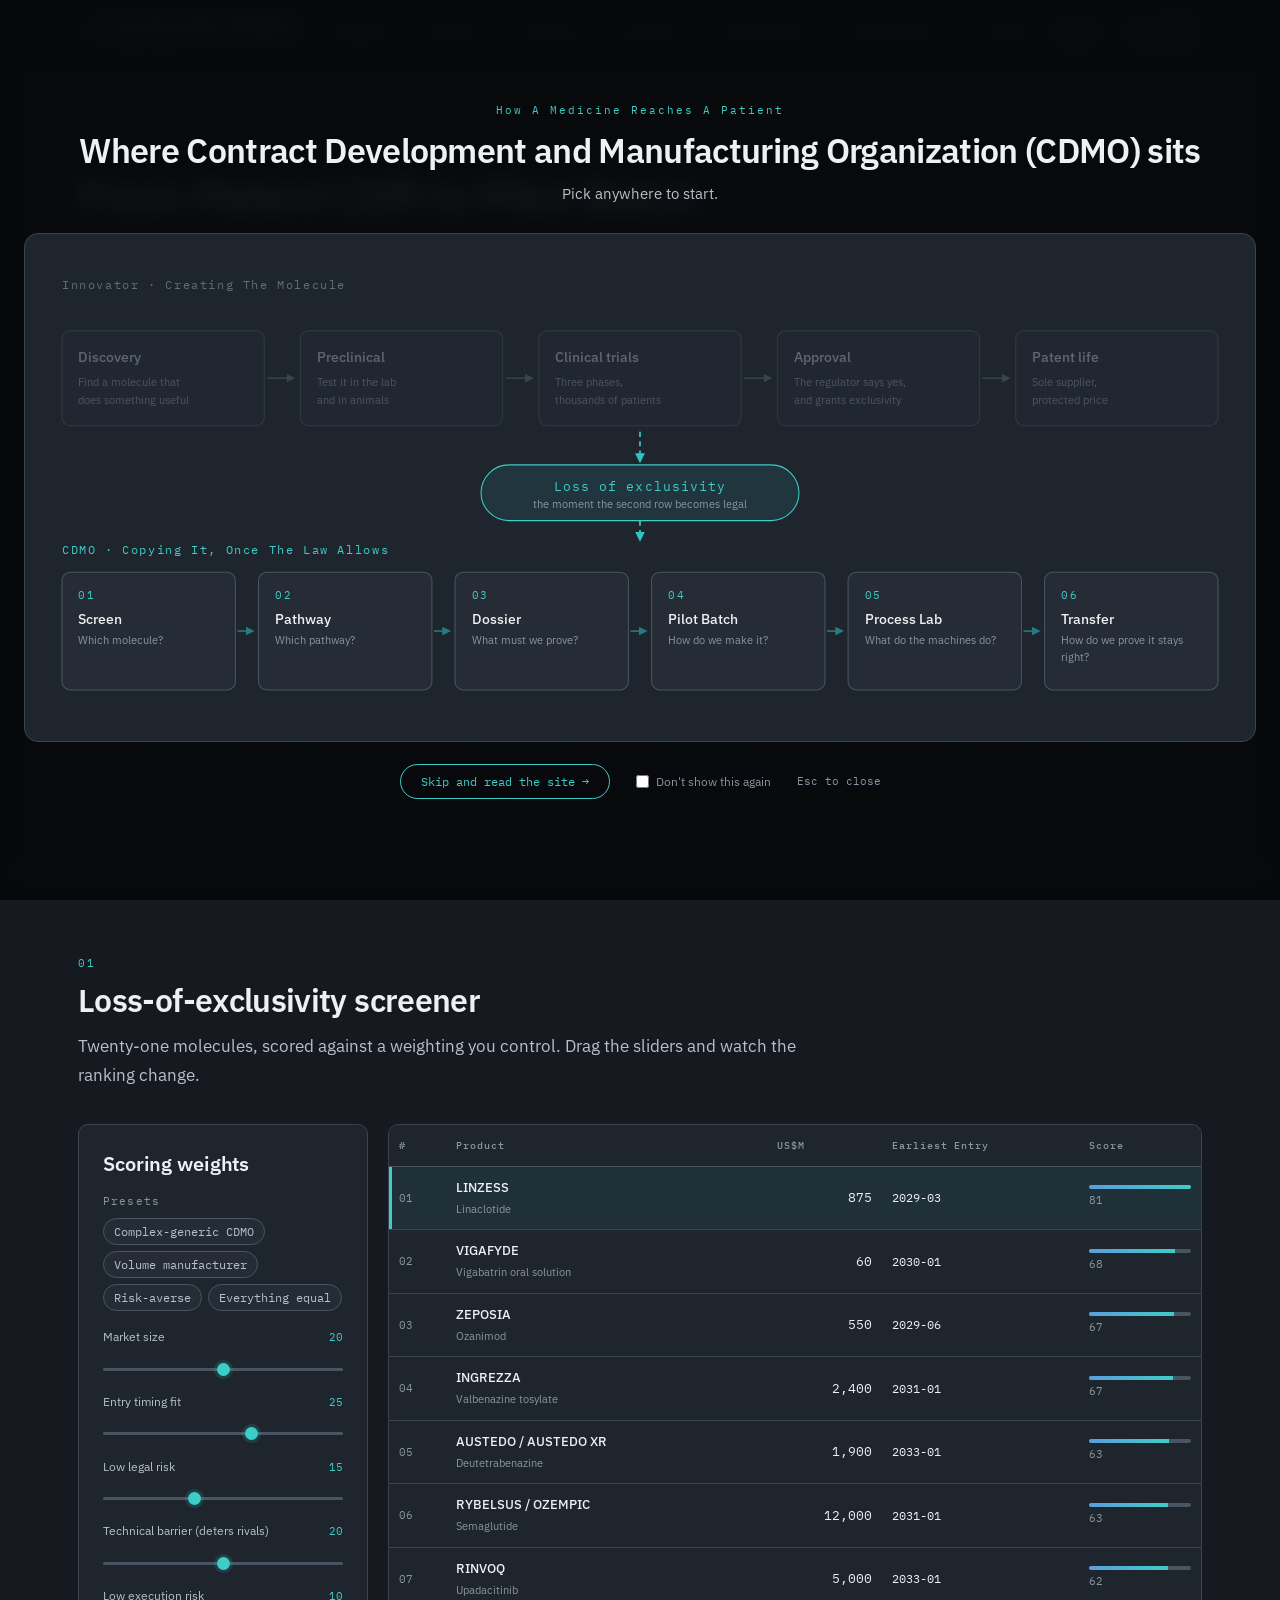
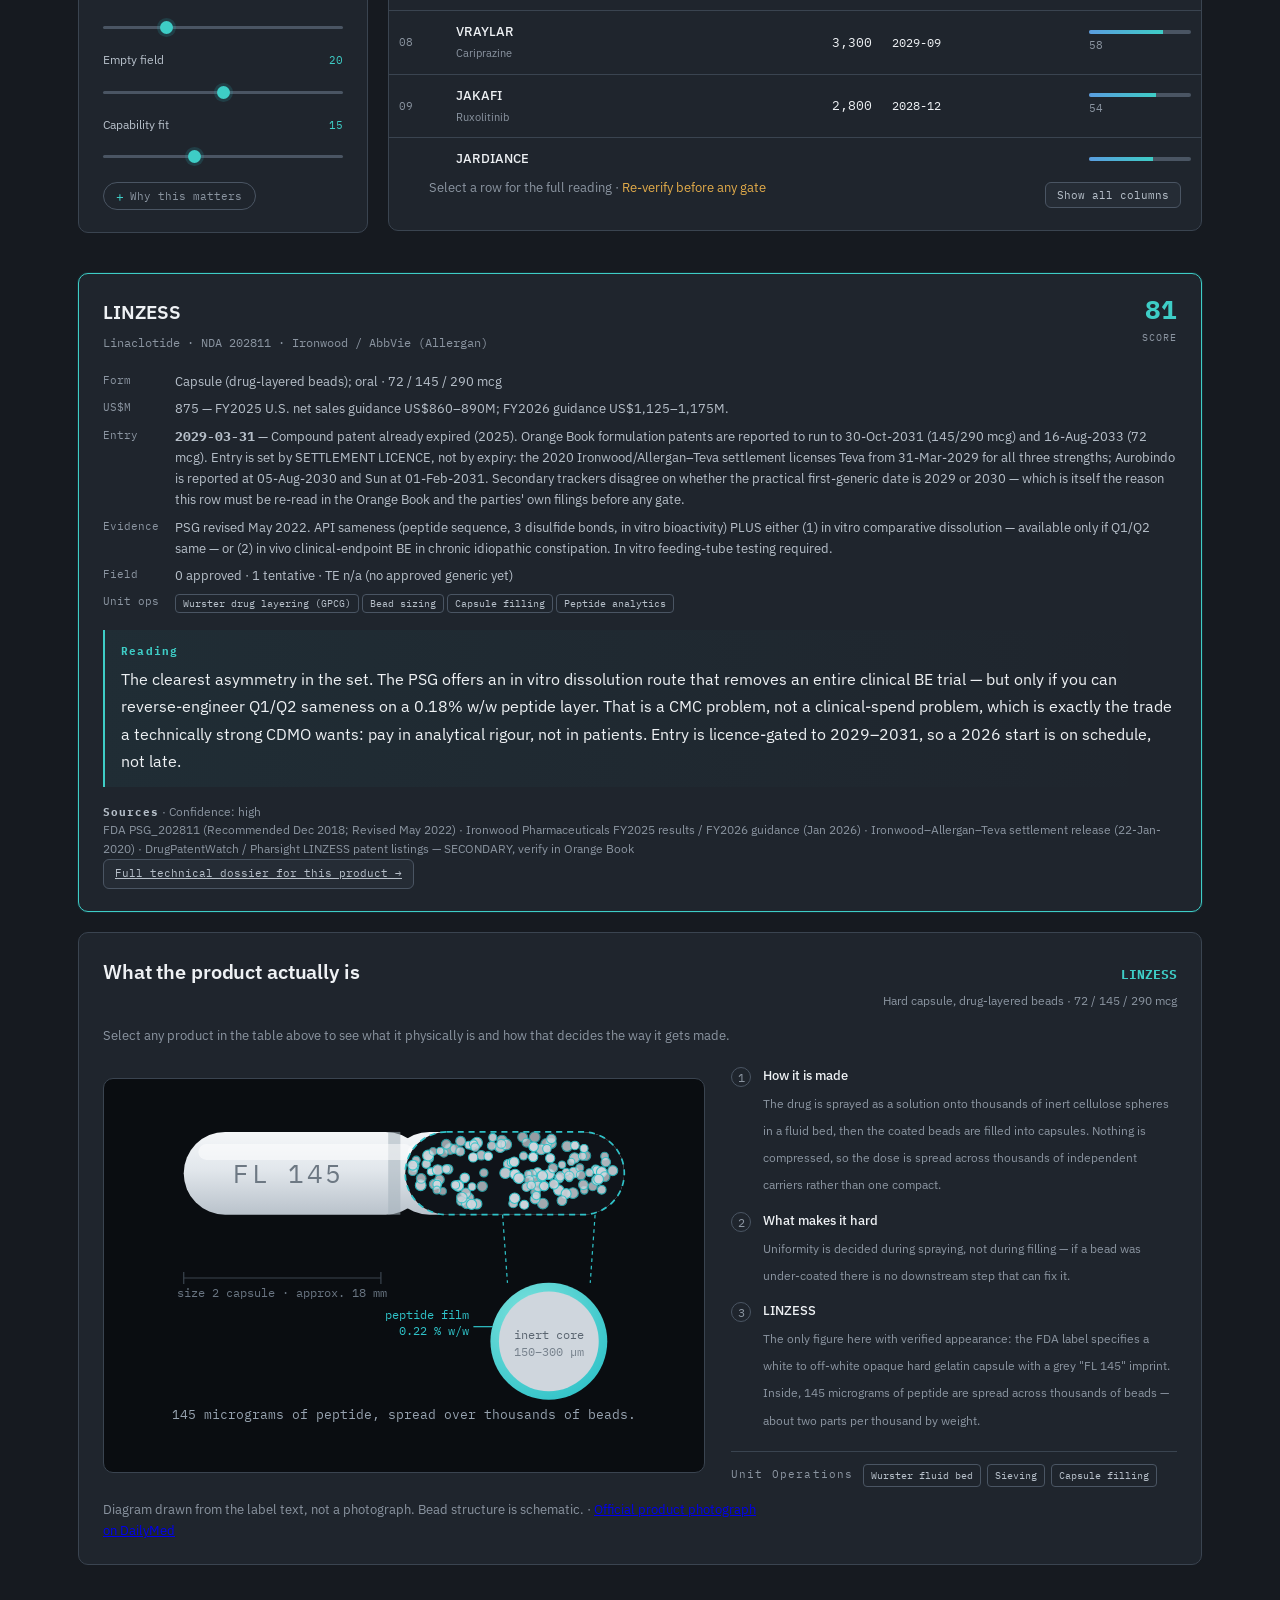
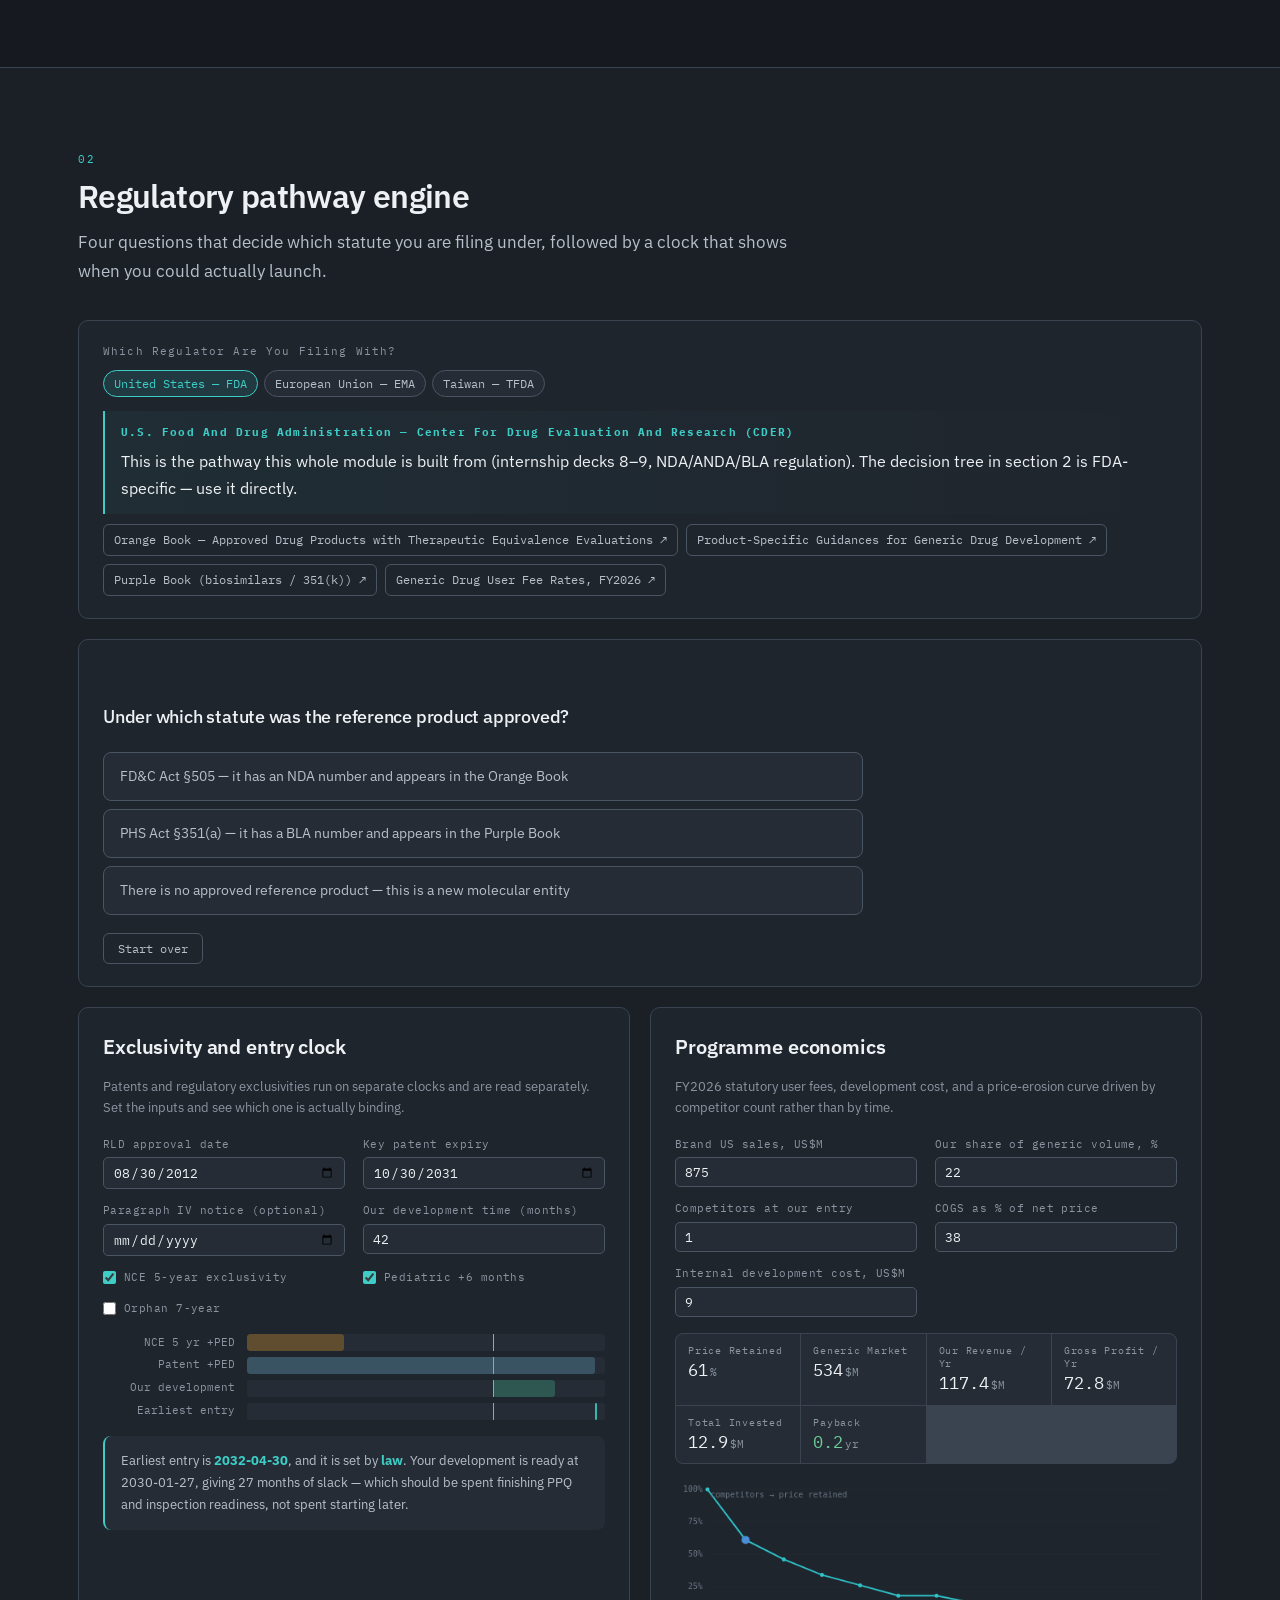
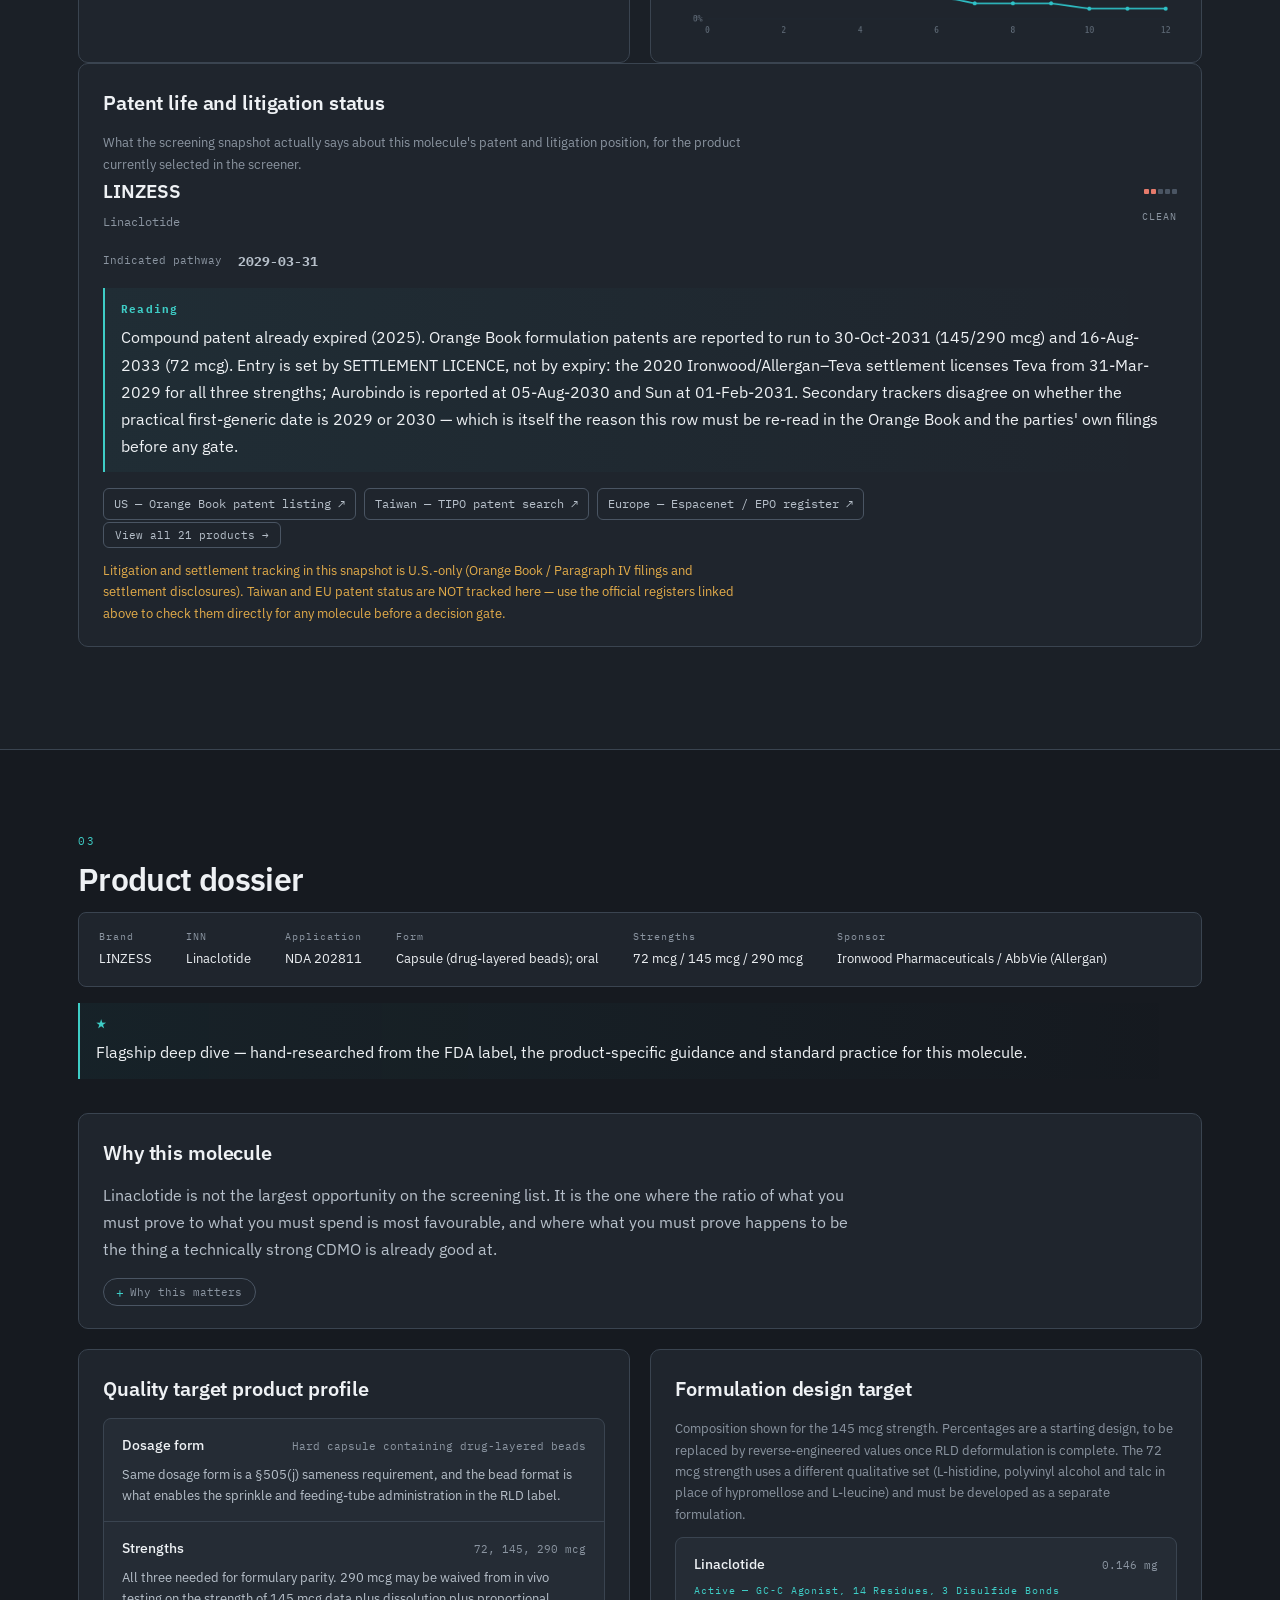
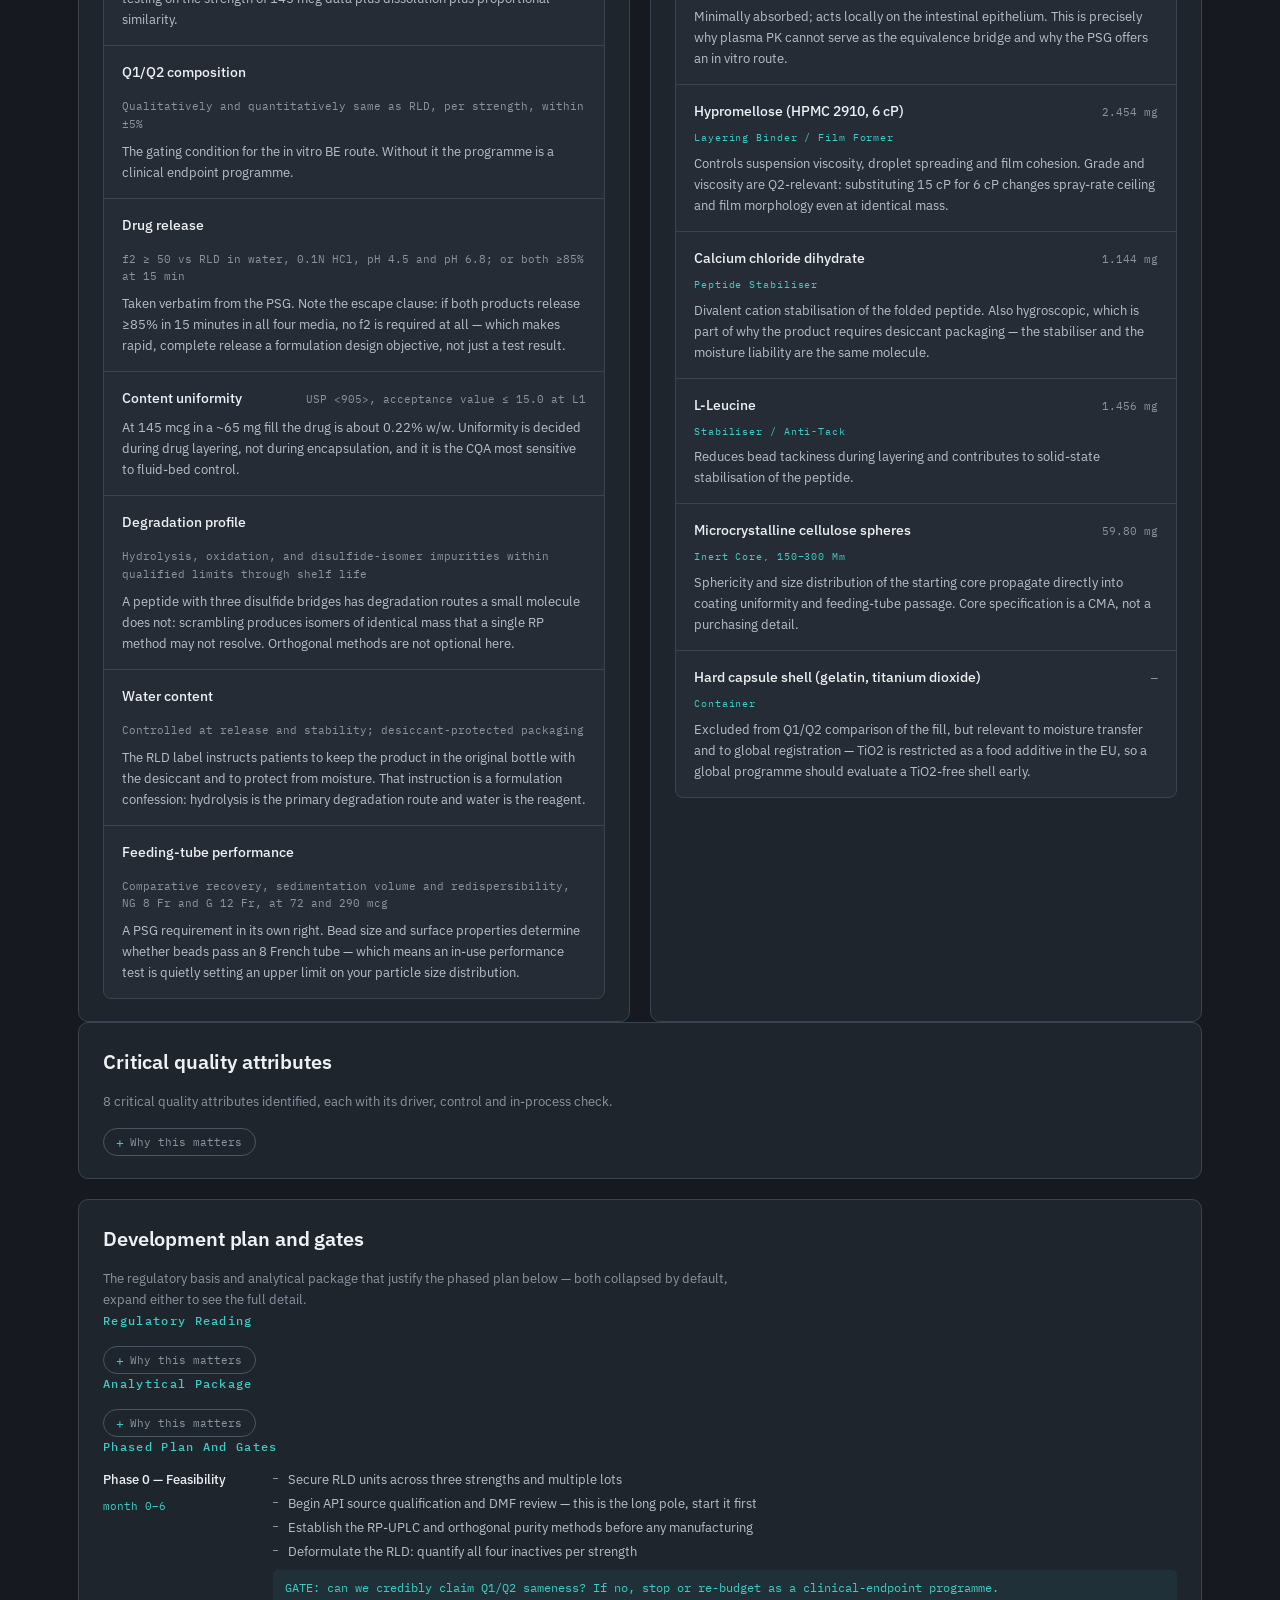
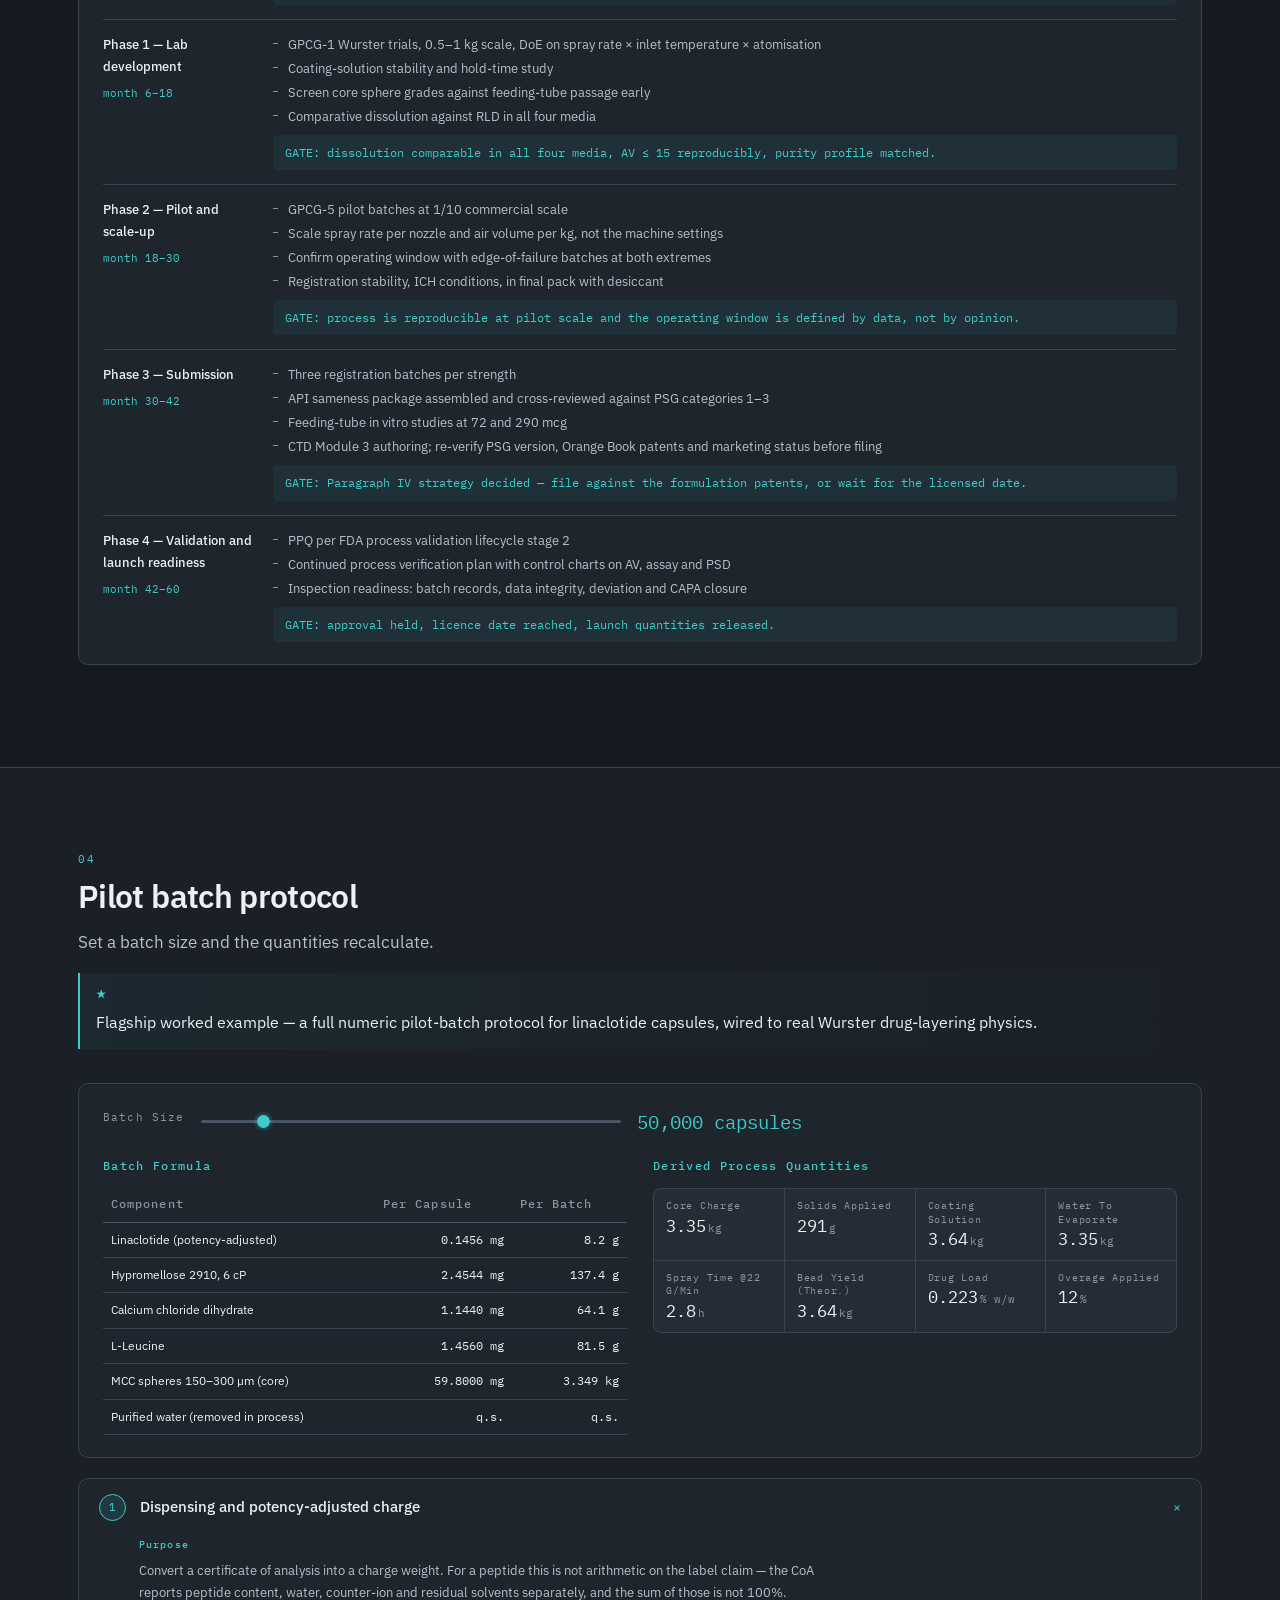
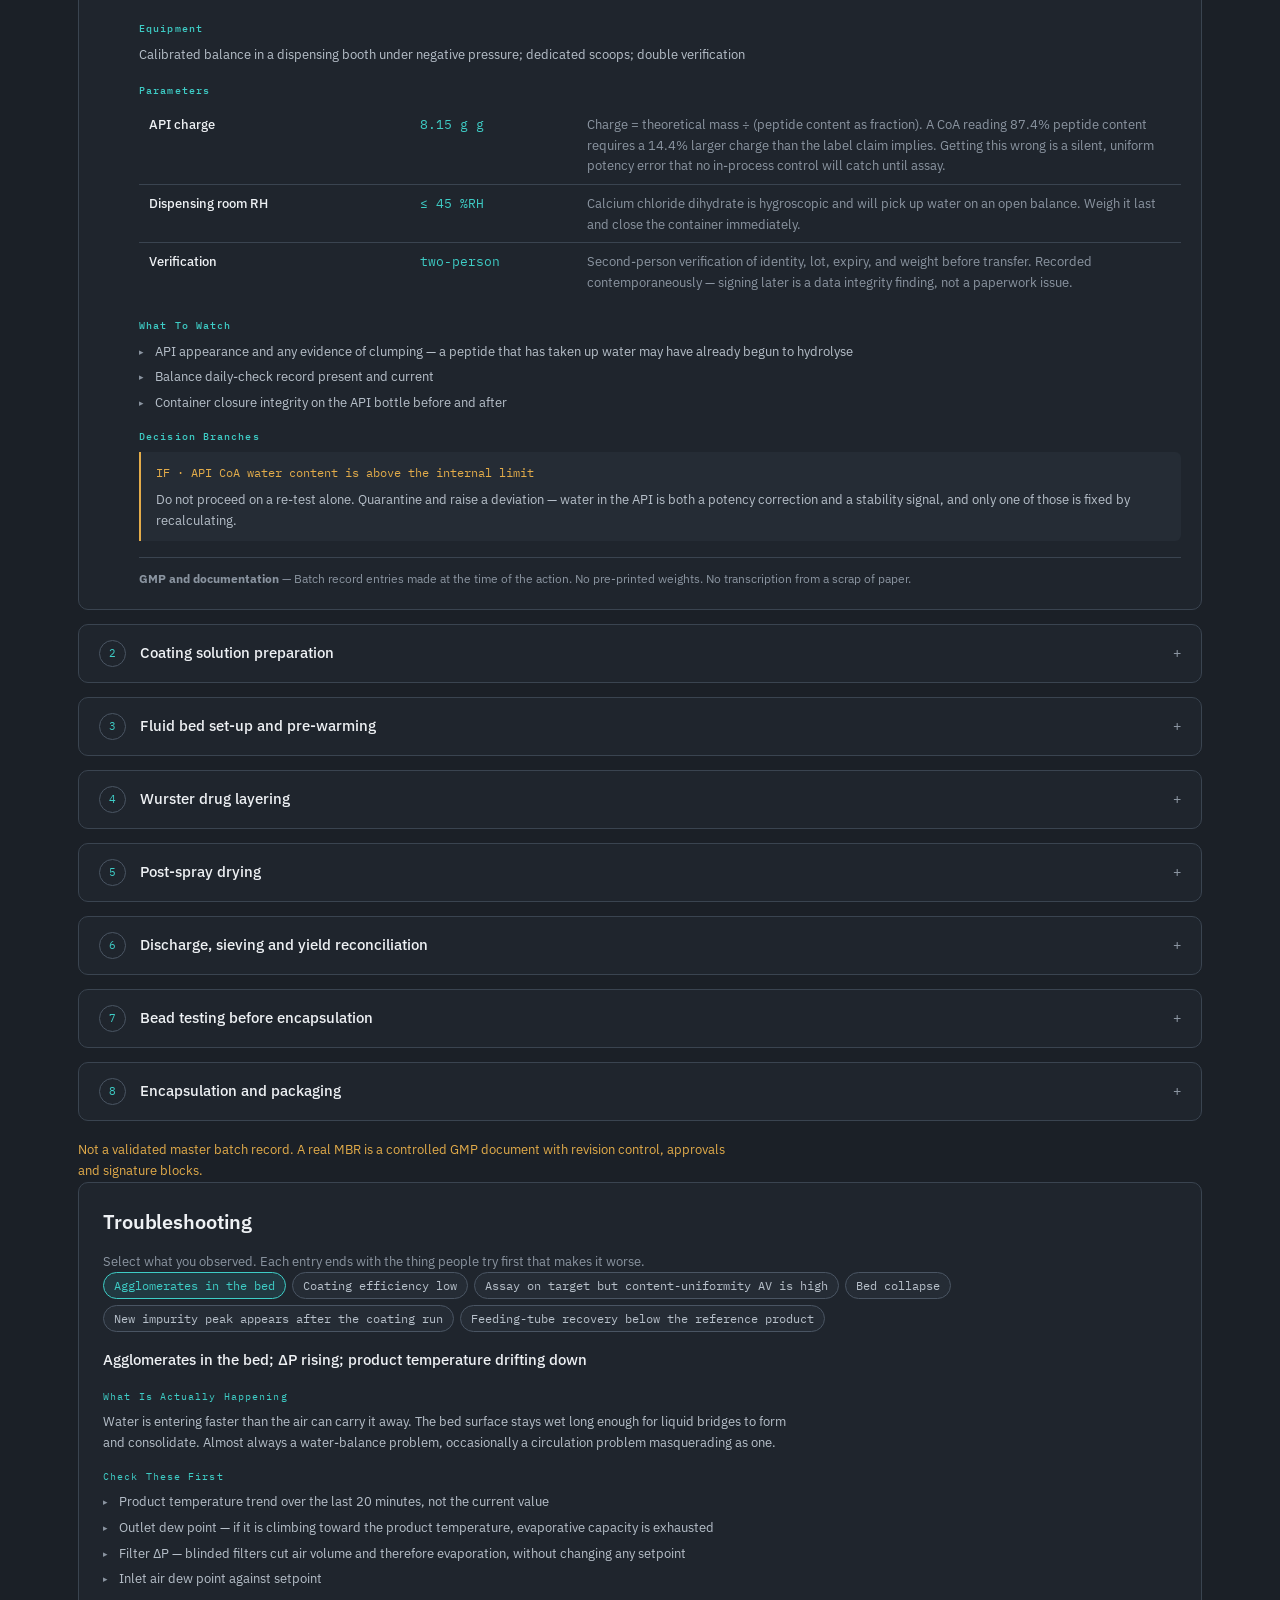
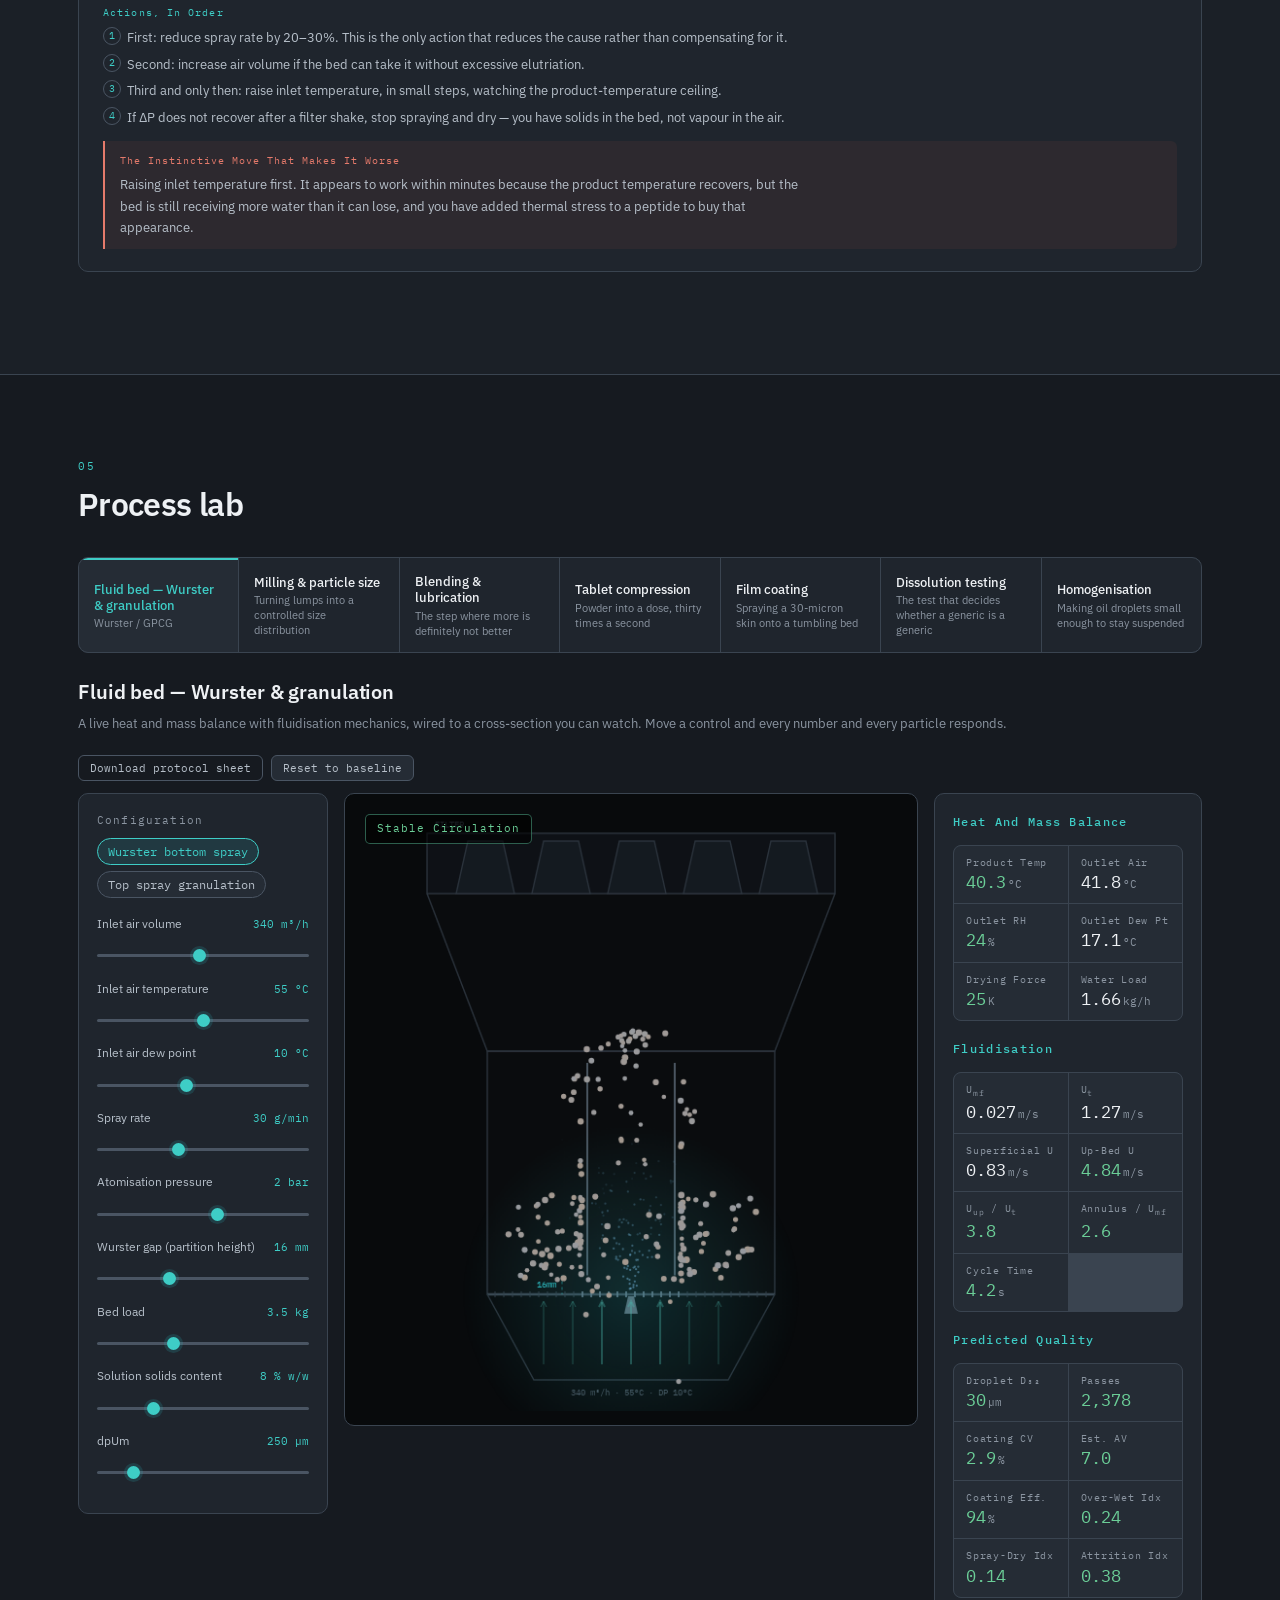
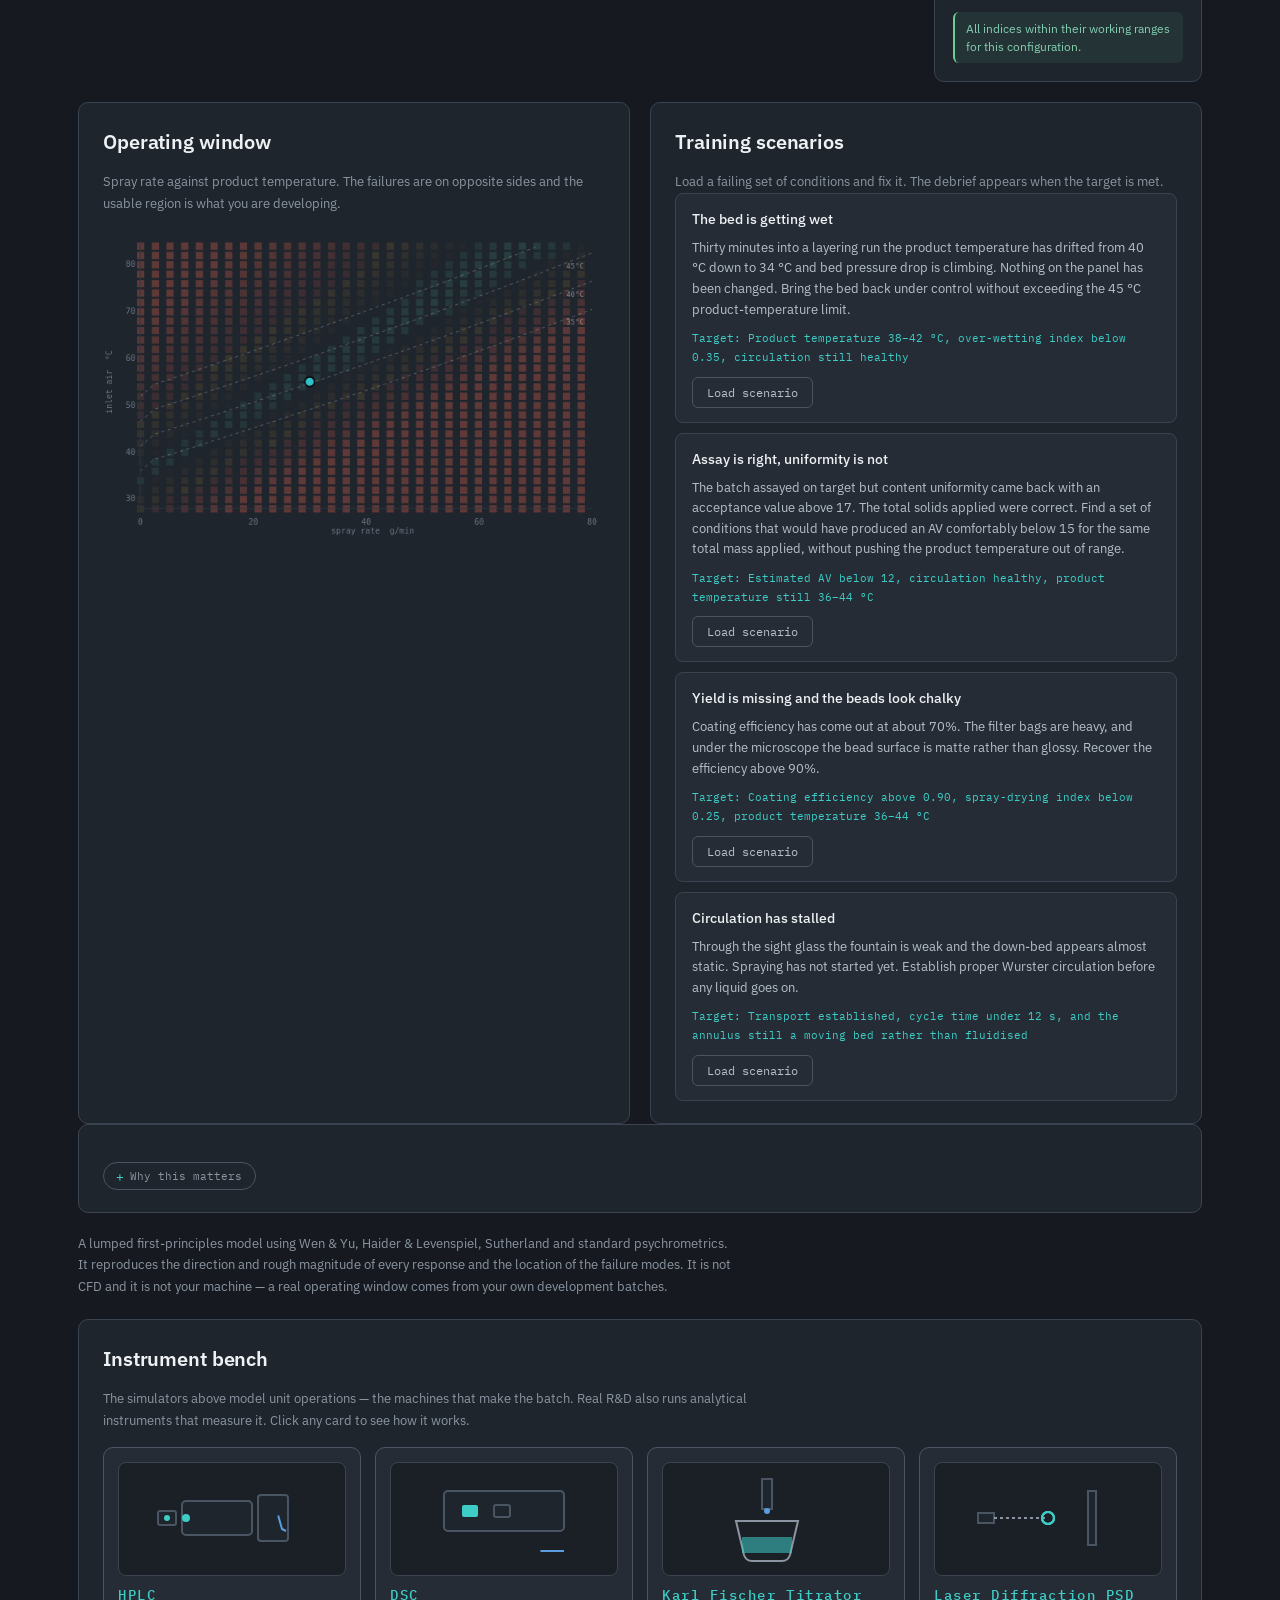
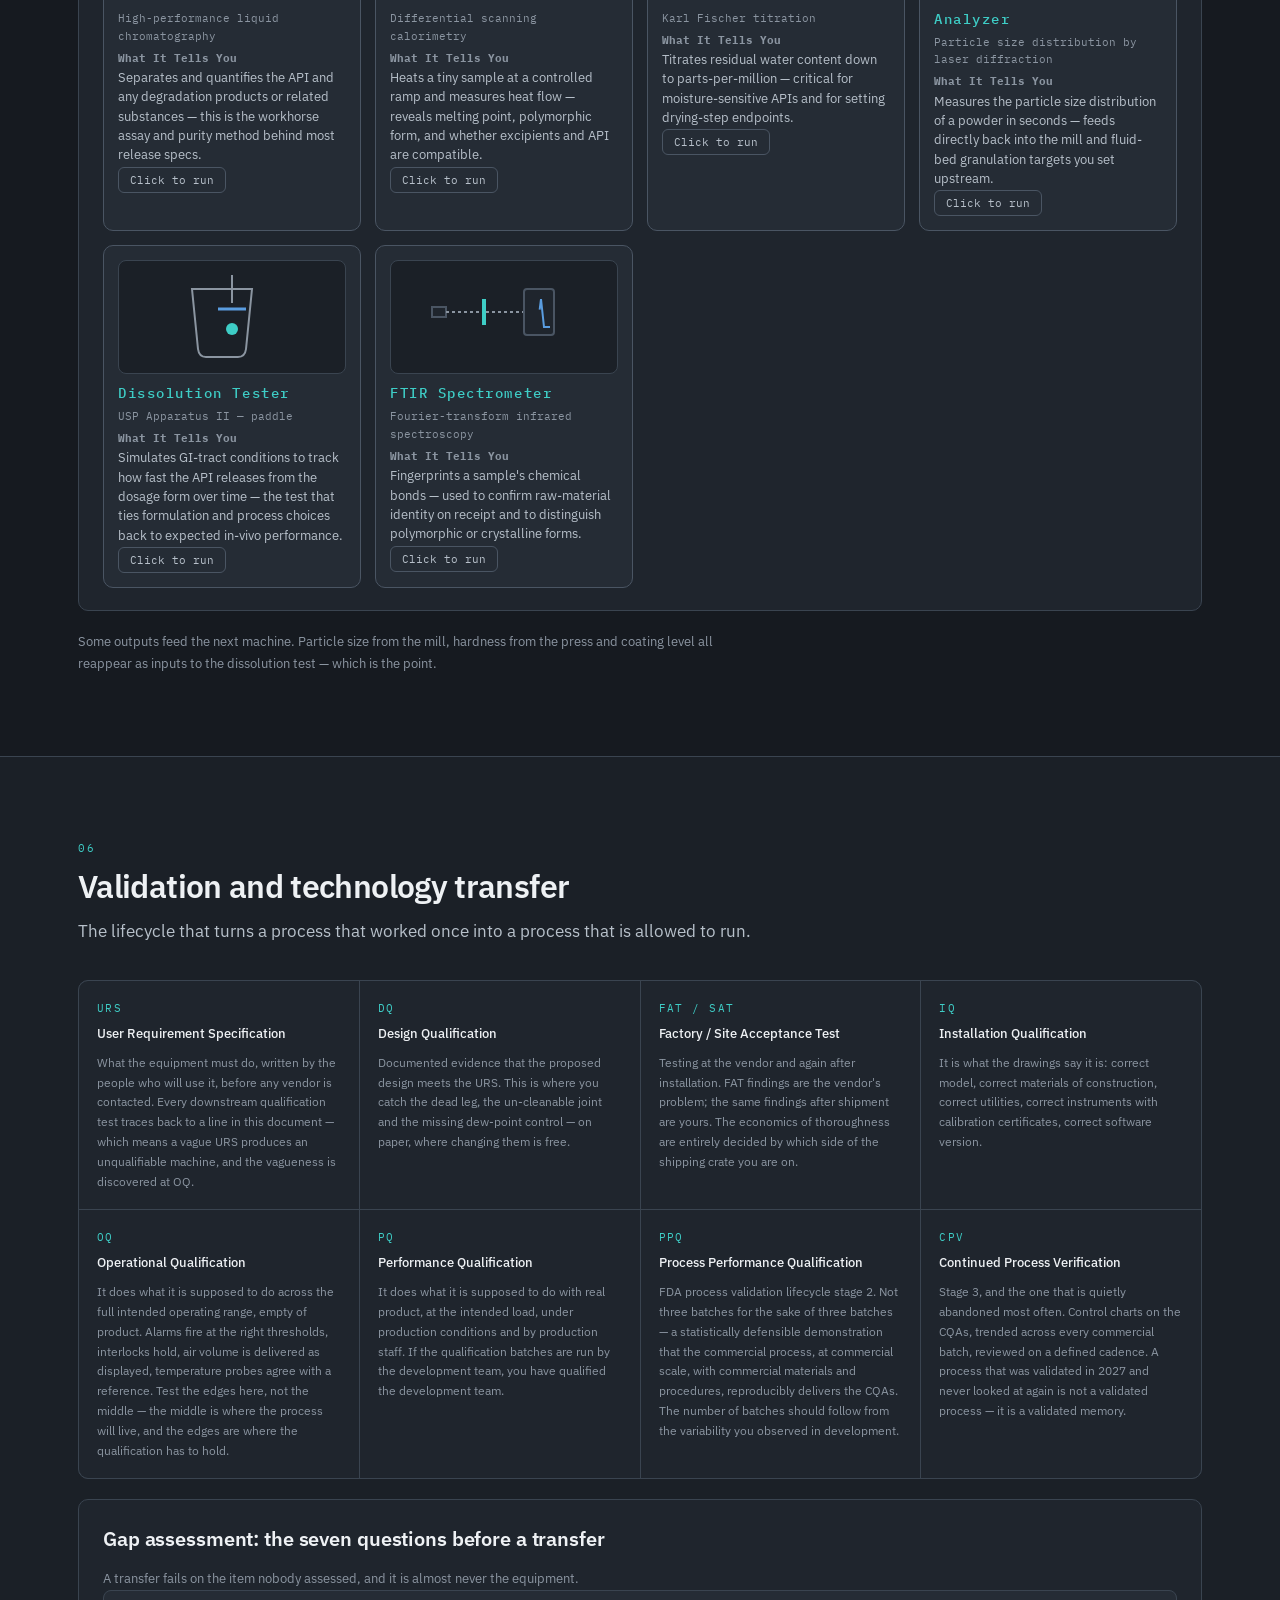
==== commit 654a0d58: "Add interactive, animated instrument bench to Process Lab Beyond the six parametric unit-operation s" ====
--- a/index.html
+++ b/index.html
@@ -375,6 +375,12 @@
       </div>
 
       <p class="fine" data-t="fb.modelNote"></p>
+    </div>
+
+    <div class="panel instr-panel">
+      <h3 data-t="instr.title"></h3>
+      <p class="fine" data-t="instr.lead"></p>
+      <div id="instrGrid" class="instr-grid"></div>
     </div>
 
     <p class="fine" data-t="lab.chainNote"></p>
--- a/assets/styles.css
+++ b/assets/styles.css
@@ -98,7 +98,7 @@
 h2{font-size:clamp(22px,2.7vw,31px);font-weight:600;letter-spacing:-.02em;line-height:1.2;margin-bottom:12px}
 h3{font-size:15.5px;font-weight:600;letter-spacing:-.006em;margin-bottom:12px}
 h4{font-size:12px;font-family:var(--mono);font-weight:500;color:var(--acc);
-   letter-spacing:.11em;text-transform:uppercase;margin-bottom:11px}
+   letter-spacing:.11em;text-transform:capitalize;margin-bottom:11px}
 .lead{font-size:17px;color:var(--ink2);max-width:74ch;font-weight:400}
 .eyebrow{font-family:var(--mono);font-size:11px;color:var(--ink3);letter-spacing:.11em;margin-bottom:22px}
 .prose p{margin-bottom:15px;color:var(--ink2);max-width:76ch}
@@ -129,7 +129,7 @@
 .screener-grid{display:grid;grid-template-columns:290px 1fr;gap:20px;align-items:start}
 .weights{position:sticky;top:82px}
 .preset-row{margin-bottom:16px}
-.mini-label{font-family:var(--mono);font-size:10.5px;color:var(--ink3);letter-spacing:.11em;text-transform:uppercase;display:block;margin-bottom:8px}
+.mini-label{font-family:var(--mono);font-size:10.5px;color:var(--ink3);letter-spacing:.11em;text-transform:capitalize;display:block;margin-bottom:8px}
 .chips{display:flex;flex-wrap:wrap;gap:6px}
 .chip{
   background:var(--panel2);border:1px solid var(--line2);color:var(--ink2);
@@ -160,7 +160,7 @@
 .table-panel .fine{padding:0 20px 16px;margin-top:12px}
 .data-tbl{width:100%;border-collapse:collapse;font-size:12.5px}
 .data-tbl th{
-  font-family:var(--mono);font-size:10px;letter-spacing:.09em;text-transform:uppercase;
+  font-family:var(--mono);font-size:10px;letter-spacing:.09em;text-transform:capitalize;
   color:var(--ink3);text-align:left;padding:12px 10px;border-bottom:1px solid var(--line2);
   background:var(--panel);position:sticky;top:0;z-index:2;font-weight:500;
 }
@@ -212,9 +212,9 @@
 }
 .link-chip:hover{border-color:var(--acc);color:var(--acc)}
 .detail-dossier-link{display:inline-block;margin-top:14px}
-.callout b{color:var(--acc);font-size:11px;font-family:var(--mono);letter-spacing:.11em;text-transform:uppercase;display:block;margin-bottom:6px}
+.callout b{color:var(--acc);font-size:11px;font-family:var(--mono);letter-spacing:.11em;text-transform:capitalize;display:block;margin-bottom:6px}
 .srcs{font-size:11.5px;color:var(--ink3);margin-top:14px;line-height:1.6}
-.srcs b{color:var(--ink2);font-family:var(--mono);font-size:10.5px;letter-spacing:.09em;text-transform:uppercase}
+.srcs b{color:var(--ink2);font-family:var(--mono);font-size:10.5px;letter-spacing:.09em;text-transform:capitalize}
 
 /* ---------- pathway tree ---------- */
 .trail{display:flex;flex-wrap:wrap;gap:6px;margin-bottom:18px;min-height:22px}
@@ -255,7 +255,7 @@
 
 .readout-grid{display:grid;grid-template-columns:repeat(auto-fit,minmax(112px,1fr));gap:1px;background:var(--line);border:1px solid var(--line);border-radius:8px;overflow:hidden;margin-top:12px}
 .ro{background:var(--panel2);padding:10px 12px}
-.ro .k{font-family:var(--mono);font-size:9.5px;color:var(--ink3);letter-spacing:.08em;text-transform:uppercase;display:block;line-height:1.4}
+.ro .k{font-family:var(--mono);font-size:9.5px;color:var(--ink3);letter-spacing:.08em;text-transform:capitalize;display:block;line-height:1.4}
 .ro .v{font-family:var(--mono);font-size:17px;color:var(--ink);line-height:1.25;margin-top:3px;display:block}
 .ro .u{font-size:10.5px;color:var(--ink3);margin-left:2px}
 .ro.ok .v{color:var(--ok)}
@@ -284,7 +284,7 @@
 .si-h .meta{font-family:var(--mono);font-size:10.5px;color:var(--ink3)}
 .si p{font-size:12.5px;color:var(--ink2);line-height:1.68;margin-bottom:6px}
 .si p:last-child{margin-bottom:0}
-.si .tag{font-family:var(--mono);font-size:10px;color:var(--acc);letter-spacing:.09em;text-transform:uppercase}
+.si .tag{font-family:var(--mono);font-size:10px;color:var(--acc);letter-spacing:.09em;text-transform:capitalize}
 .sev{display:inline-flex;gap:2px;vertical-align:middle;margin-left:8px}
 .sev i{width:5px;height:5px;border-radius:1px;background:var(--line2)}
 .sev i.f{background:var(--bad)}
@@ -292,13 +292,13 @@
 .qa-list{display:flex;flex-direction:column;gap:1px;background:var(--line);border:1px solid var(--line);border-radius:8px;overflow:hidden}
 .qa{background:var(--panel2);padding:16px 18px}
 .qa .q{font-size:13.5px;font-weight:500;margin-bottom:4px}
-.qa .src{font-family:var(--mono);font-size:10px;color:var(--acc);letter-spacing:.09em;text-transform:uppercase;margin-bottom:8px}
+.qa .src{font-family:var(--mono);font-size:10px;color:var(--acc);letter-spacing:.09em;text-transform:capitalize;margin-bottom:8px}
 .qa .a{font-size:12.5px;color:var(--ink2);line-height:1.7;max-width:88ch}
 
 /* ---------- dossier header ---------- */
 .dd-header{display:flex;flex-wrap:wrap;gap:20px 34px;margin-top:14px;padding:16px 20px;background:var(--panel);border:1px solid var(--line);border-radius:8px}
 .dd-header div{font-size:12.5px}
-.dd-header .k{font-family:var(--mono);font-size:9.5px;color:var(--ink3);letter-spacing:.1em;text-transform:uppercase;display:block;margin-bottom:3px}
+.dd-header .k{font-family:var(--mono);font-size:9.5px;color:var(--ink3);letter-spacing:.1em;text-transform:capitalize;display:block;margin-bottom:3px}
 .dd-header .v{color:var(--ink)}
 
 .plan{display:flex;flex-direction:column;gap:14px}
@@ -330,7 +330,7 @@
 .sub{margin-bottom:16px}
 .sub:last-child{margin-bottom:0}
 .sub > h5{font-family:var(--mono);font-size:10px;color:var(--acc);letter-spacing:.11em;
-  text-transform:uppercase;font-weight:500;margin-bottom:7px}
+  text-transform:capitalize;font-weight:500;margin-bottom:7px}
 .sub p{font-size:13px;color:var(--ink2);line-height:1.7;max-width:86ch}
 .ptable{width:100%;border-collapse:collapse;font-size:12.5px}
 .ptable td{padding:8px 10px;border-bottom:1px solid var(--line);vertical-align:top}
@@ -348,13 +348,13 @@
 
 .ts-body{margin-top:16px}
 .ts-card .obs{font-size:14.5px;font-weight:500;margin-bottom:12px}
-.ts-card .sec-lbl{font-family:var(--mono);font-size:10px;color:var(--acc);letter-spacing:.11em;text-transform:uppercase;margin:15px 0 6px}
+.ts-card .sec-lbl{font-family:var(--mono);font-size:10px;color:var(--acc);letter-spacing:.11em;text-transform:capitalize;margin:15px 0 6px}
 .ts-card p{font-size:12.5px;color:var(--ink2);line-height:1.7;max-width:86ch}
 .ts-card ol{list-style:none;counter-reset:a}
 .ts-card ol li{counter-increment:a;font-size:12.5px;color:var(--ink2);padding-left:24px;position:relative;margin-bottom:6px;line-height:1.65}
 .ts-card ol li::before{content:counter(a);position:absolute;left:0;top:0;font-family:var(--mono);font-size:10px;color:var(--acc);border:1px solid var(--line2);width:16px;height:16px;border-radius:50%;display:grid;place-items:center}
 .ts-wrong{background:rgba(217,97,79,.07);border-left:2px solid var(--bad);padding:11px 15px;border-radius:0 6px 6px 0;margin-top:14px}
-.ts-wrong .lbl{font-family:var(--mono);font-size:10px;color:var(--bad);letter-spacing:.1em;text-transform:uppercase;margin-bottom:5px}
+.ts-wrong .lbl{font-family:var(--mono);font-size:10px;color:var(--bad);letter-spacing:.1em;text-transform:capitalize;margin-bottom:5px}
 .ts-wrong p{font-size:12.5px;color:var(--ink2)}
 
 /* ---------- simulator ---------- */
@@ -364,7 +364,7 @@
 #fbCanvas{width:100%;height:auto;max-width:560px;display:block}
 .regime-badge{
   position:absolute;top:20px;left:20px;font-family:var(--mono);font-size:10.5px;
-  padding:5px 11px;border-radius:5px;letter-spacing:.09em;text-transform:uppercase;
+  padding:5px 11px;border-radius:5px;letter-spacing:.09em;text-transform:capitalize;
   border:1px solid var(--line2);background:rgba(0,0,0,.6);
 }
 .regime-badge.ok{color:var(--ok);border-color:rgba(87,184,148,.5)}
@@ -389,7 +389,7 @@
 .scen .btn{margin-top:0}
 .scen.done{border-color:var(--ok)}
 .scen-debrief{margin-top:12px;padding:12px 14px;background:rgba(87,184,148,.07);border-left:2px solid var(--ok);border-radius:0 6px 6px 0}
-.scen-debrief .lbl{font-family:var(--mono);font-size:10px;color:var(--ok);letter-spacing:.1em;text-transform:uppercase;margin-bottom:6px}
+.scen-debrief .lbl{font-family:var(--mono);font-size:10px;color:var(--ok);letter-spacing:.1em;text-transform:capitalize;margin-bottom:6px}
 .scen-debrief p{font-size:12.5px;margin:0}
 
 .prin-list{display:flex;flex-direction:column;gap:18px}
@@ -422,7 +422,7 @@
 .howto{display:flex;flex-wrap:wrap;gap:1px;background:var(--line);border:1px solid var(--line);
   border-radius:var(--r);overflow:hidden;margin:28px 0 34px}
 .howto-lbl{background:var(--panel2);padding:14px 18px;font-family:var(--mono);font-size:10px;
-  color:var(--acc);letter-spacing:.13em;text-transform:uppercase;display:flex;align-items:center}
+  color:var(--acc);letter-spacing:.13em;text-transform:capitalize;display:flex;align-items:center}
 .howto-i{background:var(--panel);padding:13px 20px;flex:1;min-width:180px}
 .howto-i b{display:block;font-family:var(--mono);font-size:12px;color:var(--ink);margin-bottom:3px}
 .howto-i span{font-size:12px;color:var(--ink3);line-height:1.55}
@@ -481,7 +481,7 @@
 .op-try{background:rgba(47,194,200,.06);border-left:2px solid var(--acc);padding:11px 16px;
   border-radius:0 6px 6px 0;font-size:13px;color:var(--ink2);margin-bottom:20px;max-width:82ch;line-height:1.65}
 .op-try b{color:var(--acc);font-family:var(--mono);font-size:10px;letter-spacing:.11em;
-  text-transform:uppercase;margin-right:8px}
+  text-transform:capitalize;margin-right:8px}
 .op-try.fixpop{
   background:rgba(216,161,60,.07);border-left-color:var(--warn);margin-top:14px;margin-bottom:0;
 }
@@ -500,7 +500,7 @@
 
 .bench{margin-top:16px;padding:14px 18px;border-radius:8px;background:var(--panel2);border-left:2px solid var(--line2)}
 .bench-lbl{display:block;font-family:var(--mono);font-size:10px;letter-spacing:.11em;
-  text-transform:uppercase;margin-bottom:7px;color:var(--ink3)}
+  text-transform:capitalize;margin-bottom:7px;color:var(--ink3)}
 .bench p{font-size:13.5px;line-height:1.75;color:var(--ink2);max-width:86ch}
 .bench.ok{border-left-color:var(--ok)}   .bench.ok .bench-lbl{color:var(--ok)}
 .bench.warn{border-left-color:var(--warn)} .bench.warn .bench-lbl{color:var(--warn)}
@@ -522,13 +522,13 @@
 .map-ov.show .map-inner{transform:none}
 .map-head{text-align:center;margin-bottom:26px}
 .map-kicker{font-family:var(--mono);font-size:11px;color:var(--acc);letter-spacing:.18em;
-  text-transform:uppercase;display:block;margin-bottom:10px}
+  text-transform:capitalize;display:block;margin-bottom:10px}
 .map-head h2{font-size:clamp(22px,3vw,34px);margin-bottom:12px}
 .map-head p{font-size:14.5px;color:var(--ink2);max-width:76ch;margin:0 auto;line-height:1.7}
 .map-canvas{background:var(--panel);border:1px solid var(--line);border-radius:14px;padding:10px 6px}
 .mapsvg{width:100%;height:auto;display:block}
 
-.lane-lbl{font-family:'IBM Plex Mono',monospace;font-size:12px;fill:var(--acc);letter-spacing:.13em;text-transform:uppercase}
+.lane-lbl{font-family:'IBM Plex Mono',monospace;font-size:12px;fill:var(--acc);letter-spacing:.13em;text-transform:capitalize}
 .lane-lbl.dim{fill:#606c78}
 .mnode rect{fill:var(--panel2);stroke:var(--line2);stroke-width:1}
 .mnode .mn-t{font-family:'IBM Plex Sans',sans-serif;font-size:14px;font-weight:500;fill:var(--ink2)}
@@ -605,6 +605,83 @@
   flex-wrap:wrap;gap:6px;align-items:center}
 .fp-ops .mini-label{margin-bottom:0;margin-right:4px}
 
+/* ---------- instrument bench ---------- */
+.instr-panel{margin-top:22px}
+.instr-grid{
+  display:grid;grid-template-columns:repeat(auto-fill,minmax(240px,1fr));
+  gap:14px;margin-top:16px;
+}
+.instr-card{
+  background:var(--panel2);border:1px solid var(--line2);border-radius:var(--r);
+  padding:14px;display:flex;flex-direction:column;gap:8px;
+}
+.instr-stage{
+  background:var(--bg2);border:1px solid var(--line);border-radius:8px;
+  display:flex;align-items:center;justify-content:center;padding:8px;
+}
+.instr-svg{width:100%;height:auto;max-height:96px}
+.instr-svg .instr-static{fill:none;stroke:var(--ink3);stroke-width:2}
+.instr-svg rect.instr-static{fill:var(--panel);stroke:var(--line2)}
+.instr-svg .instr-column{fill:var(--bg2)}
+.instr-svg .instr-beaker,.instr-svg .instr-vessel{fill:var(--bg2)}
+.instr-svg .instr-refpan{fill:var(--panel)}
+.instr-svg .instr-beam{stroke:var(--ink3);stroke-dasharray:3 3}
+.instr-svg .anim-part{animation-play-state:paused}
+.instr-card.playing .anim-part{animation-play-state:running}
+.instr-body h4{font-size:14px;margin-bottom:2px}
+.instr-full{font-family:var(--mono);font-size:10.5px;color:var(--ink3);margin-bottom:4px}
+.instr-use{font-size:12.5px;color:var(--ink2);line-height:1.55}
+.instr-use b{color:var(--ink3);font-family:var(--mono);font-size:10.5px;text-transform:capitalize;display:block;margin-bottom:2px}
+.instr-play{align-self:flex-start;margin-top:2px}
+.instr-steps{margin-top:4px;font-size:12.5px;color:var(--ink2)}
+.instr-steps b{color:var(--ink3);font-family:var(--mono);font-size:10.5px;text-transform:capitalize;display:block;margin-bottom:4px}
+.instr-steps ol{padding-left:18px;display:flex;flex-direction:column;gap:4px}
+
+/* HPLC: reciprocating piston + analyte band travelling the column + trace draw */
+.instr-svg .instr-piston{fill:var(--acc);animation:instrPiston 1s ease-in-out infinite}
+.instr-svg .instr-band{fill:var(--acc);animation:instrBand 2.2s linear infinite}
+.instr-svg .instr-trace{fill:none;stroke:var(--acc2);stroke-width:2;
+  stroke-dasharray:60;stroke-dashoffset:60;animation:instrDraw 2.2s linear infinite}
+@keyframes instrPiston{0%,100%{transform:translateY(0)}50%{transform:translateY(5px)}}
+@keyframes instrBand{0%{transform:translateX(0)}100%{transform:translateX(64px)}}
+@keyframes instrDraw{0%{stroke-dashoffset:60}70%,100%{stroke-dashoffset:0}}
+
+/* DSC: pan wobble on ramp + heat-flow trace draws left to right */
+.instr-svg .instr-pan{fill:var(--acc);animation:instrPanHeat 1.4s ease-in-out infinite}
+.instr-svg .instr-dsctrace{fill:none;stroke:var(--acc2);stroke-width:2;
+  stroke-dasharray:140;stroke-dashoffset:140;animation:instrDscDraw 2.4s ease-in-out infinite}
+@keyframes instrPanHeat{0%,100%{transform:translateY(0)}50%{transform:translateY(-2px)}}
+@keyframes instrDscDraw{0%{stroke-dashoffset:140}80%,100%{stroke-dashoffset:0}}
+
+/* Karl Fischer: drop falls, liquid tint shifts at the endpoint */
+.instr-svg .instr-drop{fill:var(--acc2);animation:instrDrop 1.1s ease-in infinite}
+.instr-svg .instr-liquid{fill:var(--acc);opacity:.55;animation:instrTitrate 2.4s ease-in-out infinite}
+@keyframes instrDrop{0%{transform:translateY(0);opacity:1}80%{transform:translateY(26px);opacity:1}100%{transform:translateY(28px);opacity:0}}
+@keyframes instrTitrate{0%,40%{fill:var(--acc)}70%,100%{fill:var(--acc2)}}
+
+/* Particle size analyzer: scattering rings pulse outward */
+.instr-svg .instr-ring{fill:none;stroke:var(--acc);stroke-width:2;transform-origin:80px 47px;
+  animation:instrRing 1.8s ease-out infinite}
+.instr-svg .instr-ring2{animation-delay:.5s}
+.instr-svg .instr-ring3{animation-delay:1s}
+@keyframes instrRing{0%{transform:scale(.3);opacity:1}100%{transform:scale(2.6);opacity:0}}
+
+/* Dissolution: paddle spins, particle shrinks as it dissolves */
+.instr-svg .instr-paddle{stroke:var(--acc2);stroke-width:3;animation:instrSpin 1.4s linear infinite}
+.instr-svg .instr-particle{fill:var(--acc);animation:instrShrink 2.6s ease-in infinite}
+@keyframes instrSpin{to{transform:rotate(360deg)}}
+@keyframes instrShrink{0%{r:7;opacity:1}90%,100%{r:0;opacity:0}}
+
+/* FTIR: interferometer mirror sweeps, spectrum trace draws */
+.instr-svg .instr-mirror{fill:var(--acc);animation:instrMirror 1.2s ease-in-out infinite}
+.instr-svg .instr-ftirtrace{fill:none;stroke:var(--acc2);stroke-width:2;
+  stroke-dasharray:60;stroke-dashoffset:60;animation:instrDraw 2.4s linear infinite}
+@keyframes instrMirror{0%,100%{transform:translateX(-6px)}50%{transform:translateX(6px)}}
+
+@media(prefers-reduced-motion:reduce){
+  .instr-svg .anim-part{animation:none !important}
+}
+
 /* ---------- responsive ---------- */
 @media(max-width:1080px){
   .sim-grid{grid-template-columns:1fr}
@@ -612,6 +689,7 @@
   .screener-grid{grid-template-columns:1fr}
   .op-grid{grid-template-columns:1fr}
   .fig-grid{grid-template-columns:1fr}
+  .instr-grid{grid-template-columns:repeat(auto-fill,minmax(210px,1fr))}
 }
 @media(max-width:860px){
   .two-col,.two-col.tight{grid-template-columns:1fr}
@@ -623,4 +701,17 @@
   .step-b{padding-left:20px}
   .gbar{grid-template-columns:92px 1fr}
   .ctrl-grid{grid-template-columns:1fr}
-}
+  .instr-grid{grid-template-columns:1fr}
+  .lit-grid{grid-template-columns:1fr}
+}
+@media(max-width:520px){
+  .lab-tabs{overflow-x:auto}
+}
+
+/* ---------- fluid titles: fit narrow / wide viewports without overflow ---------- */
+h1{font-size:clamp(28px,5vw,46px)}
+h2{font-size:clamp(22px,3.4vw,32px)}
+h3{font-size:clamp(17px,2.4vw,20px)}
+.lead{font-size:clamp(14.5px,1.7vw,17px)}
+.dp-title,.map-title,.lit-inner h2{overflow-wrap:break-word}
+.sec-head,.op-head,.fig-head{flex-wrap:wrap}
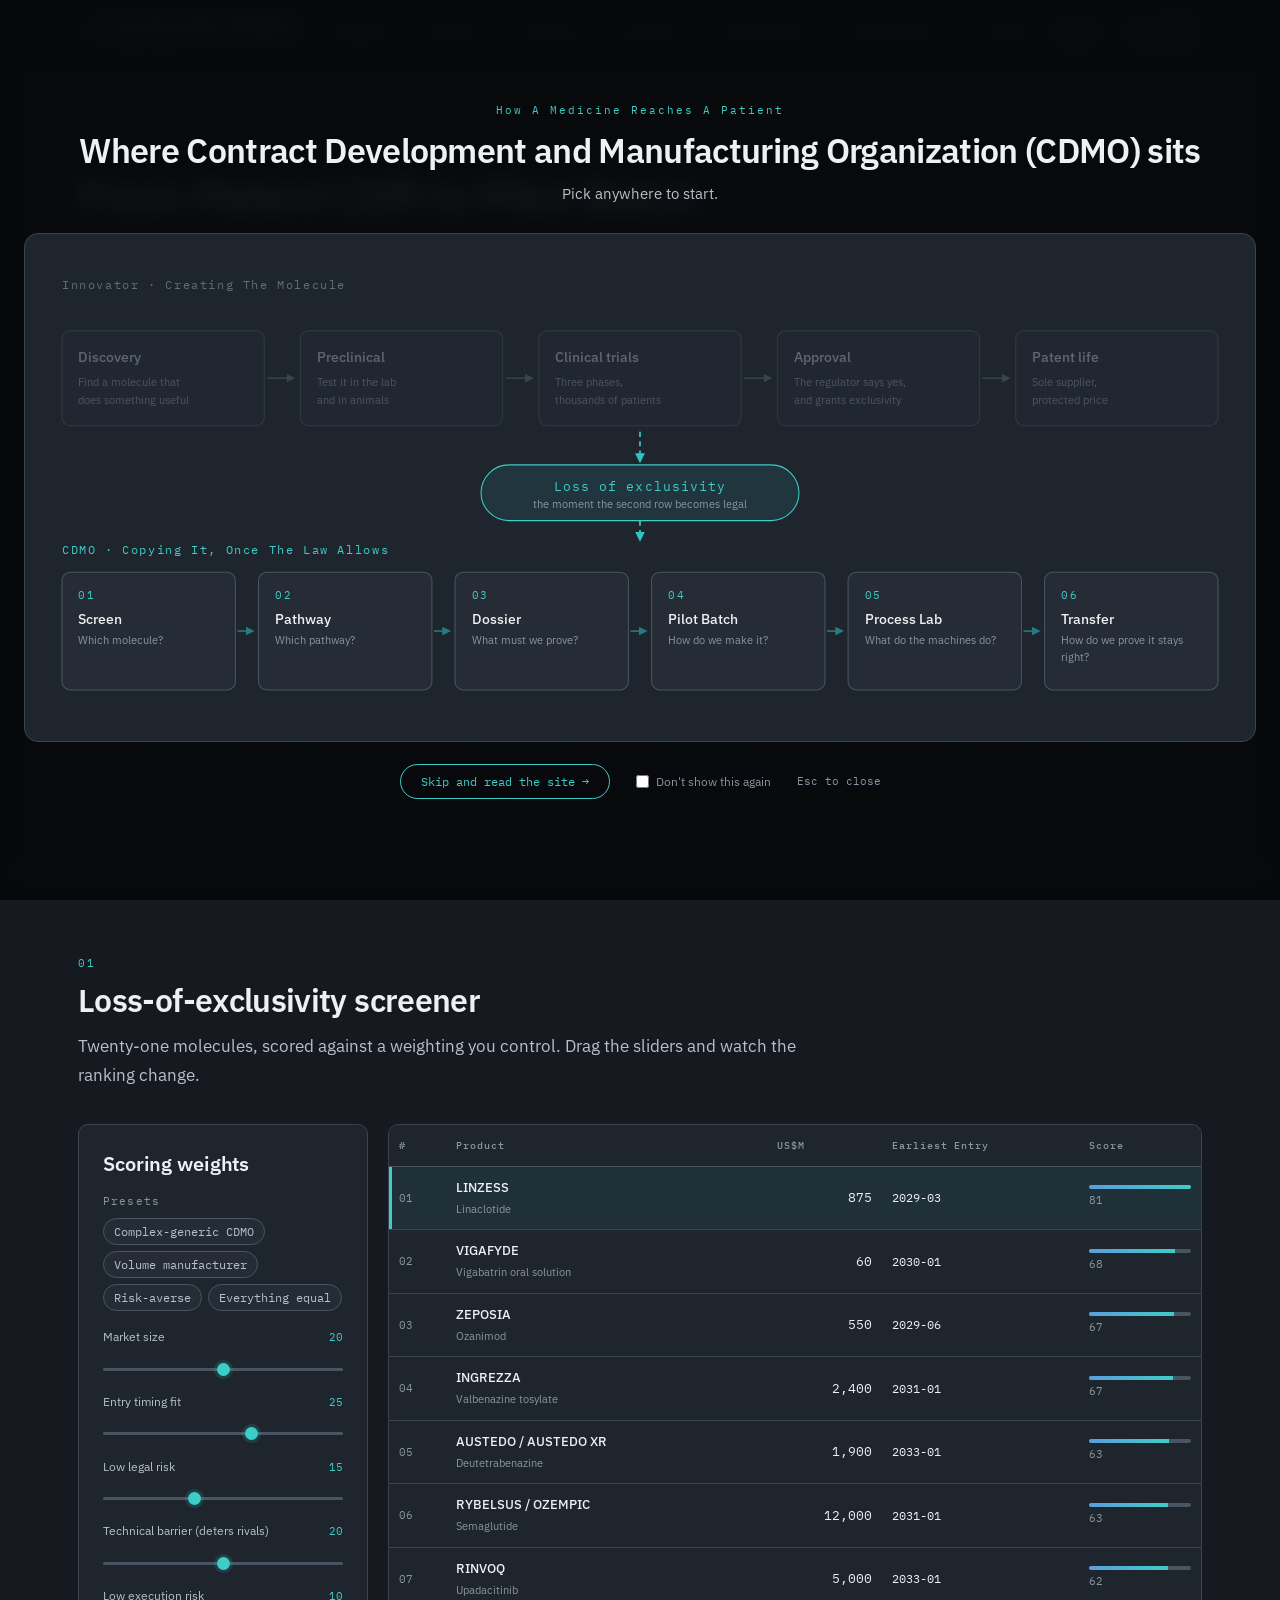
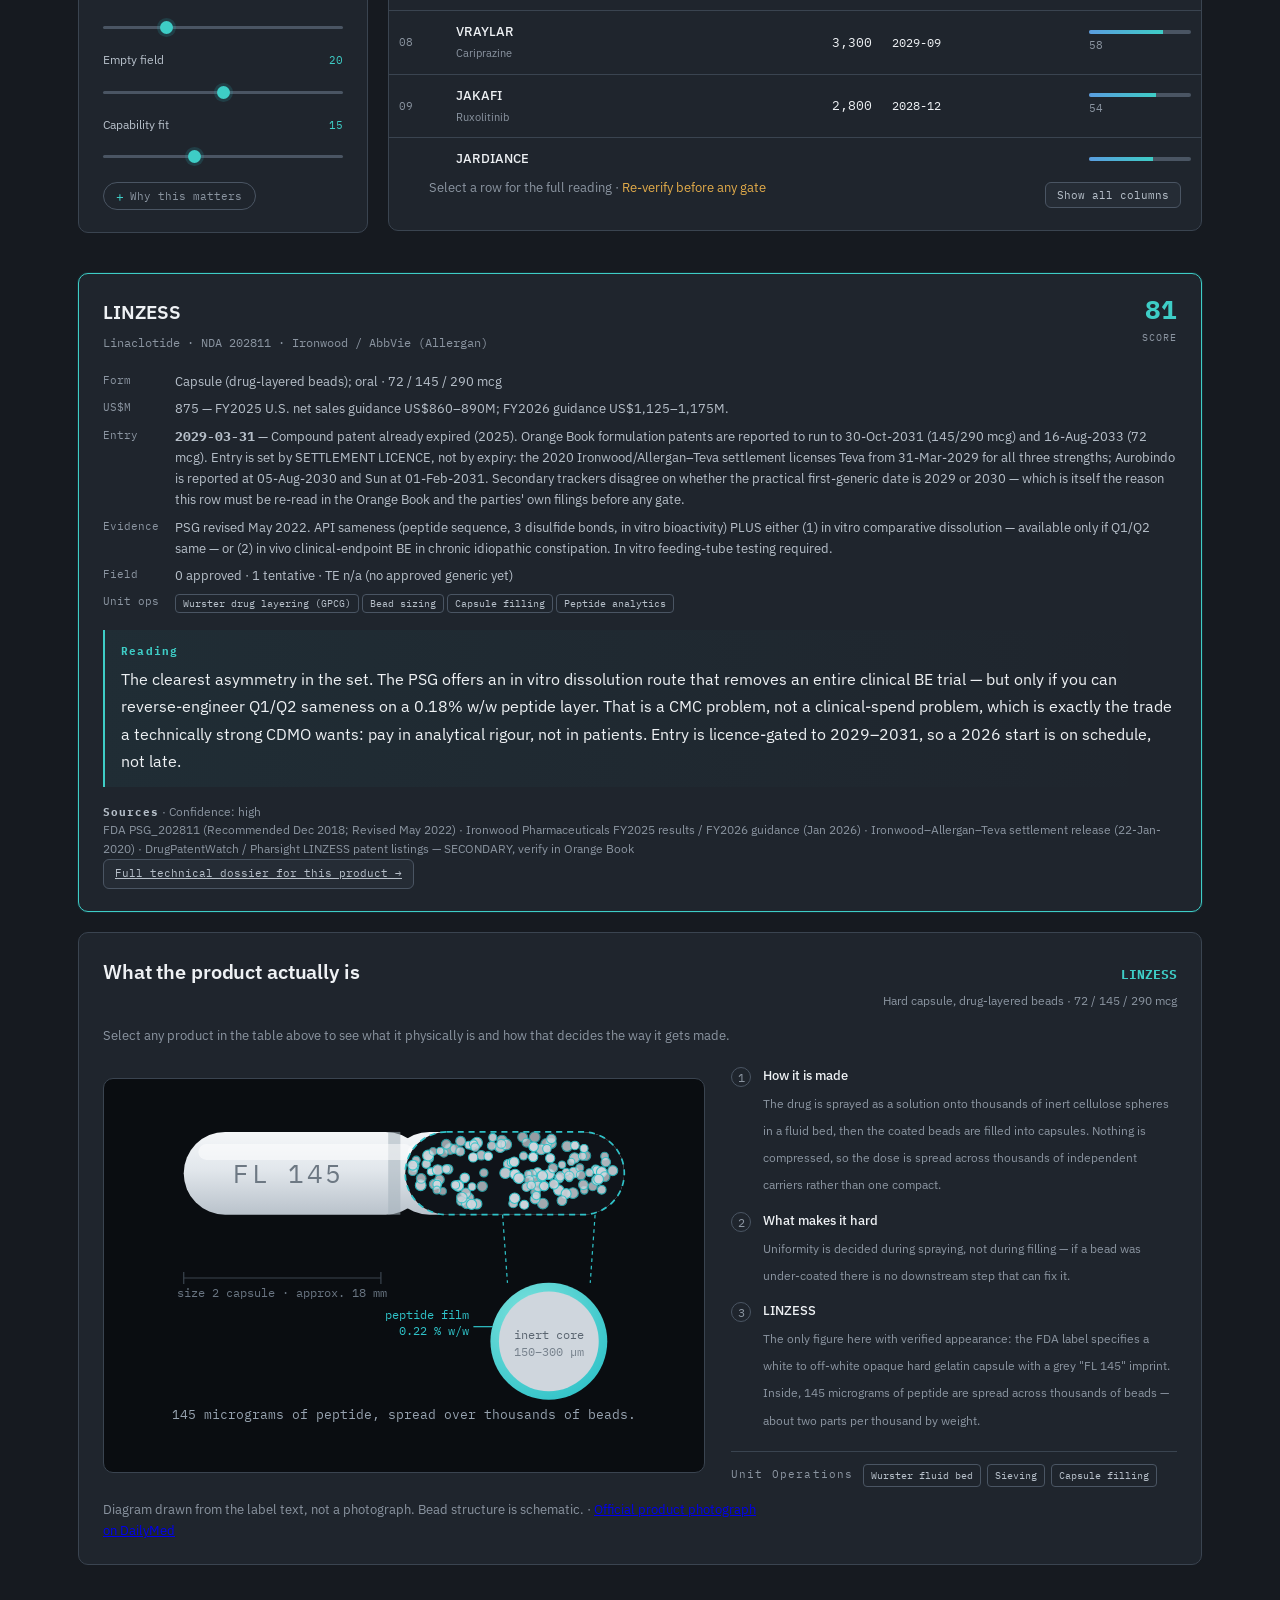
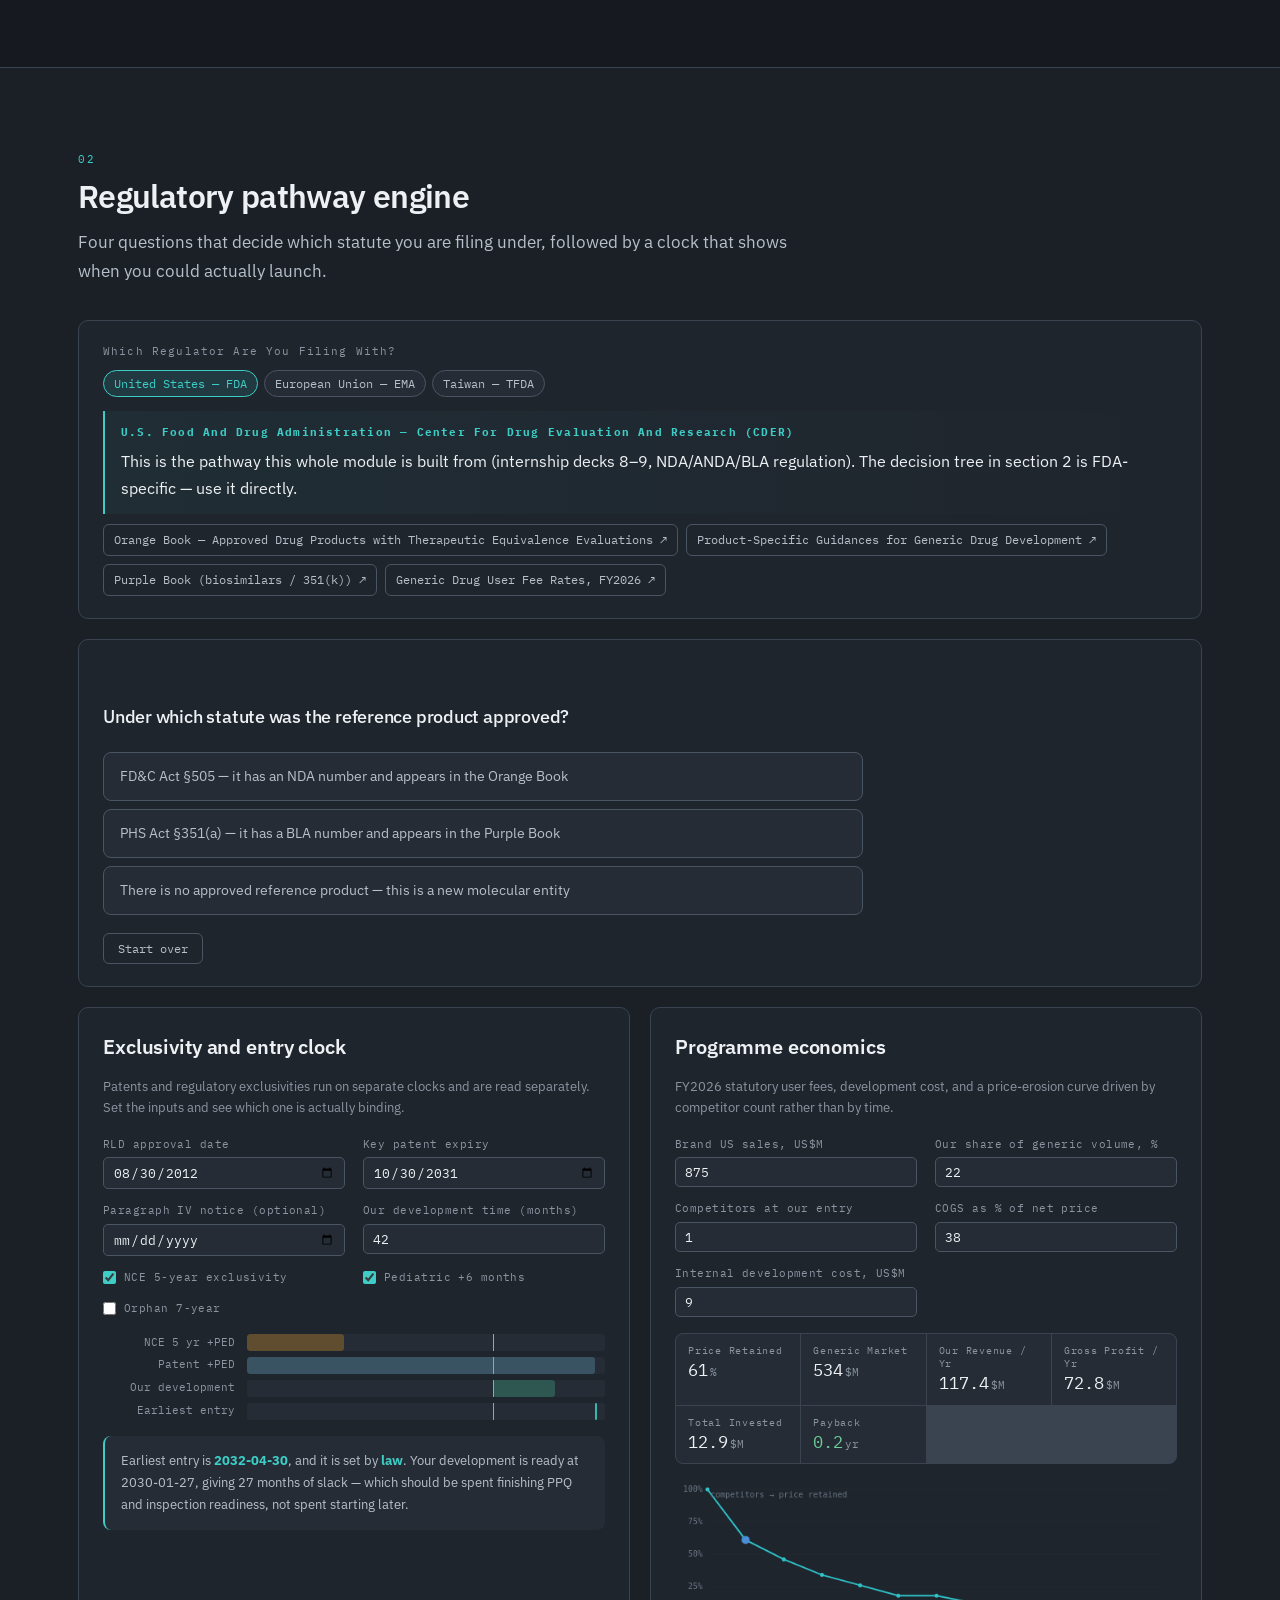
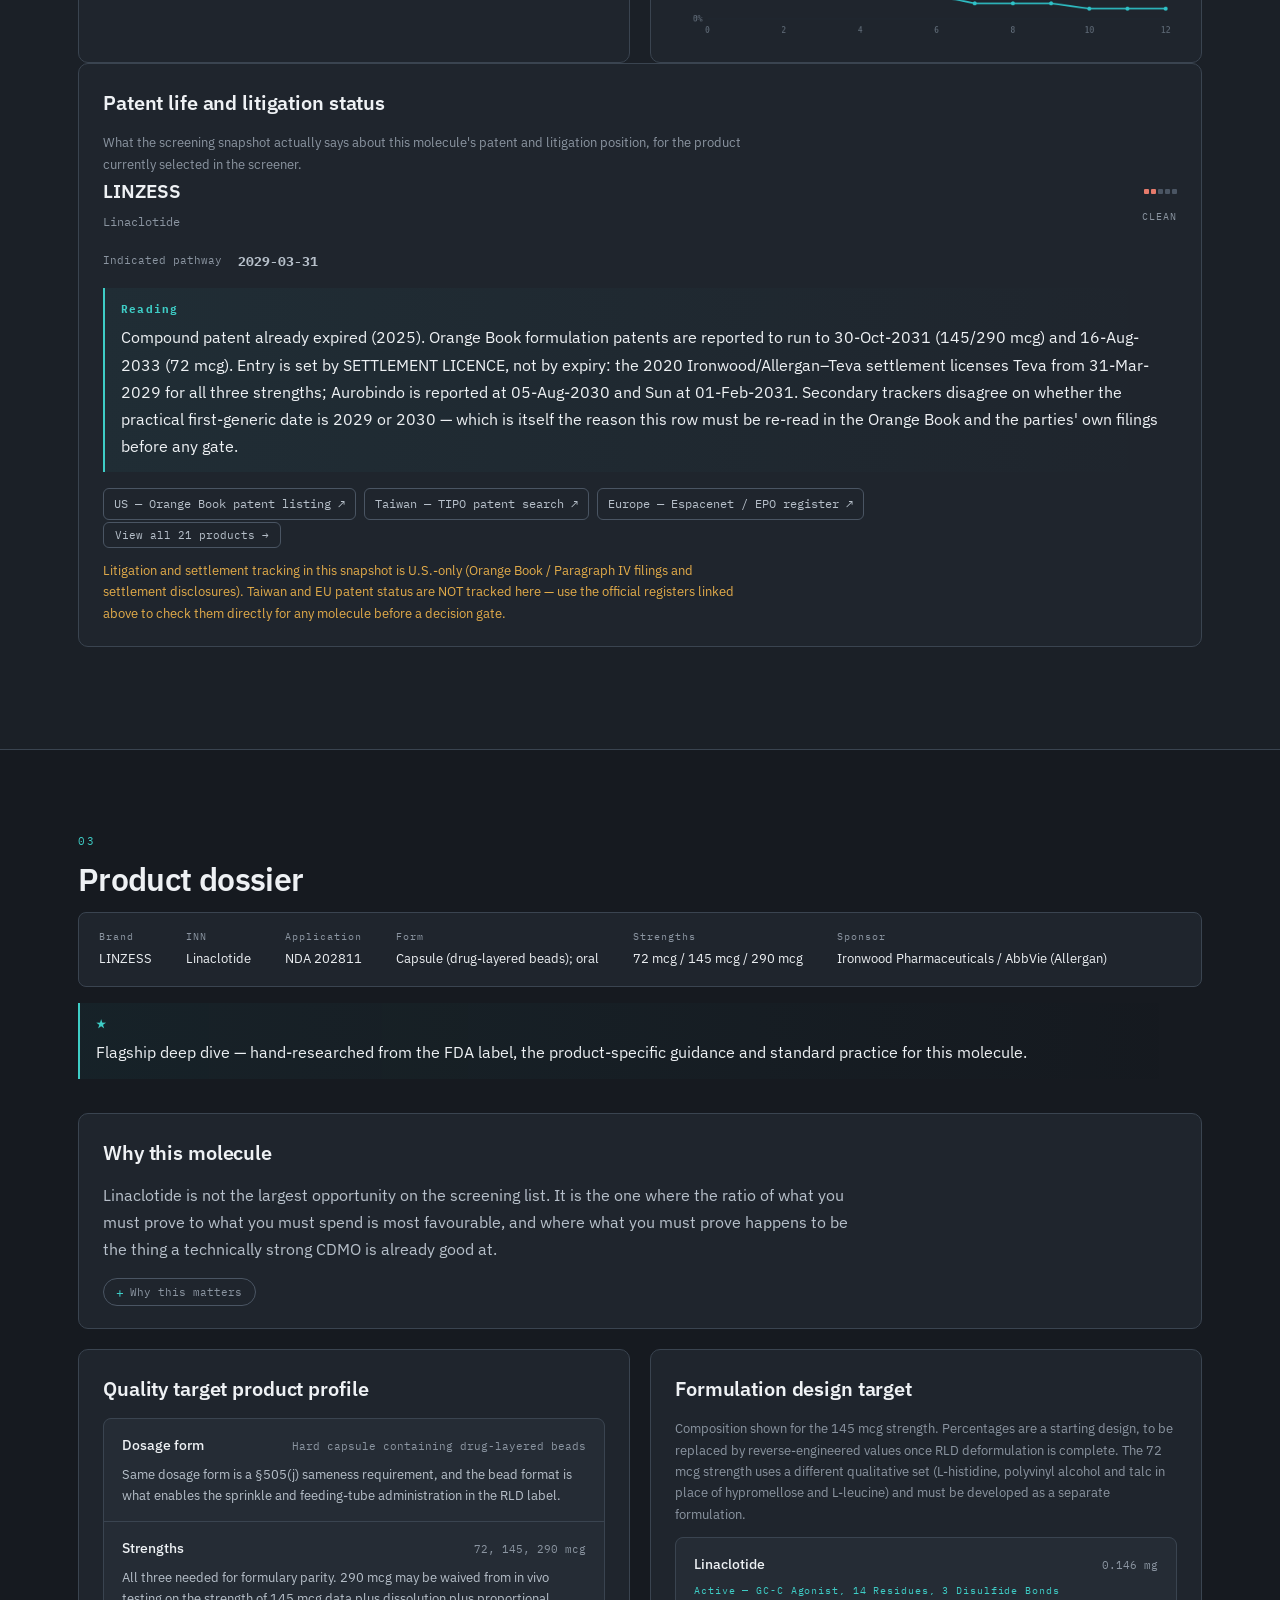
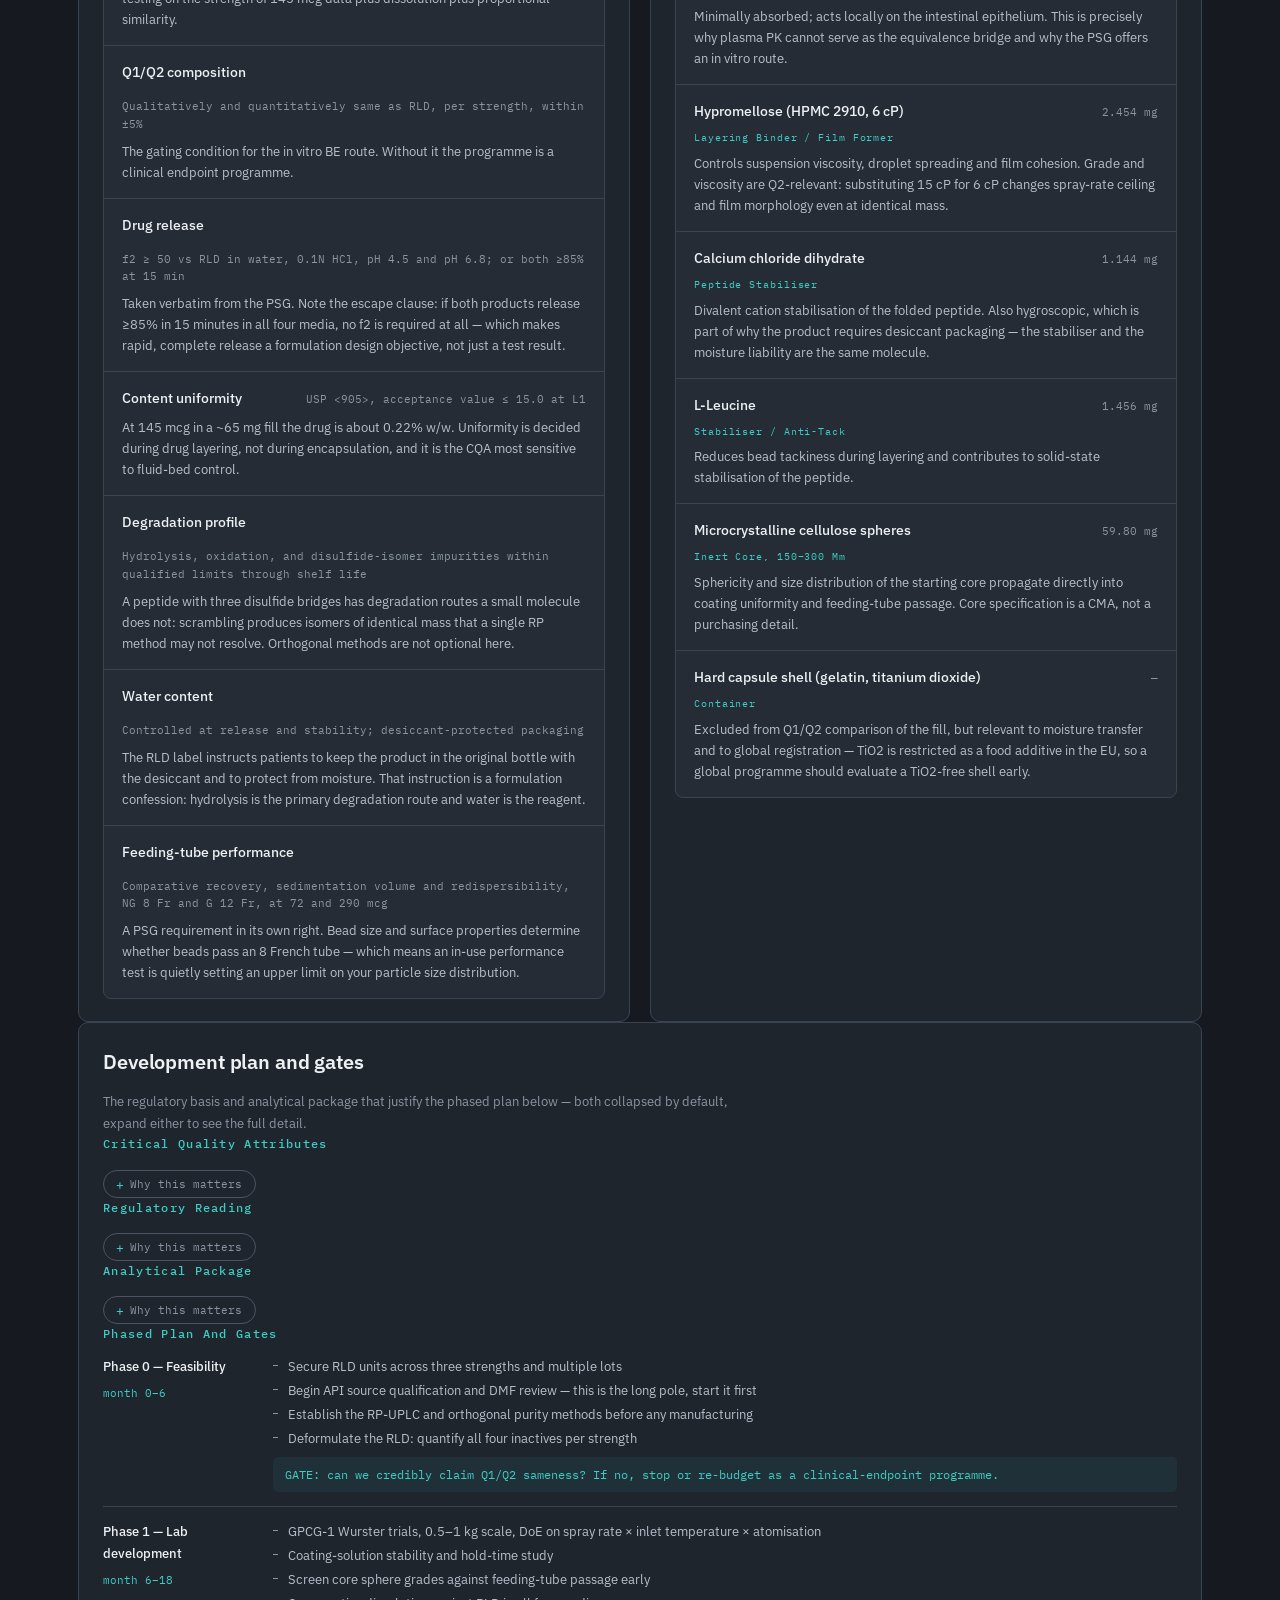
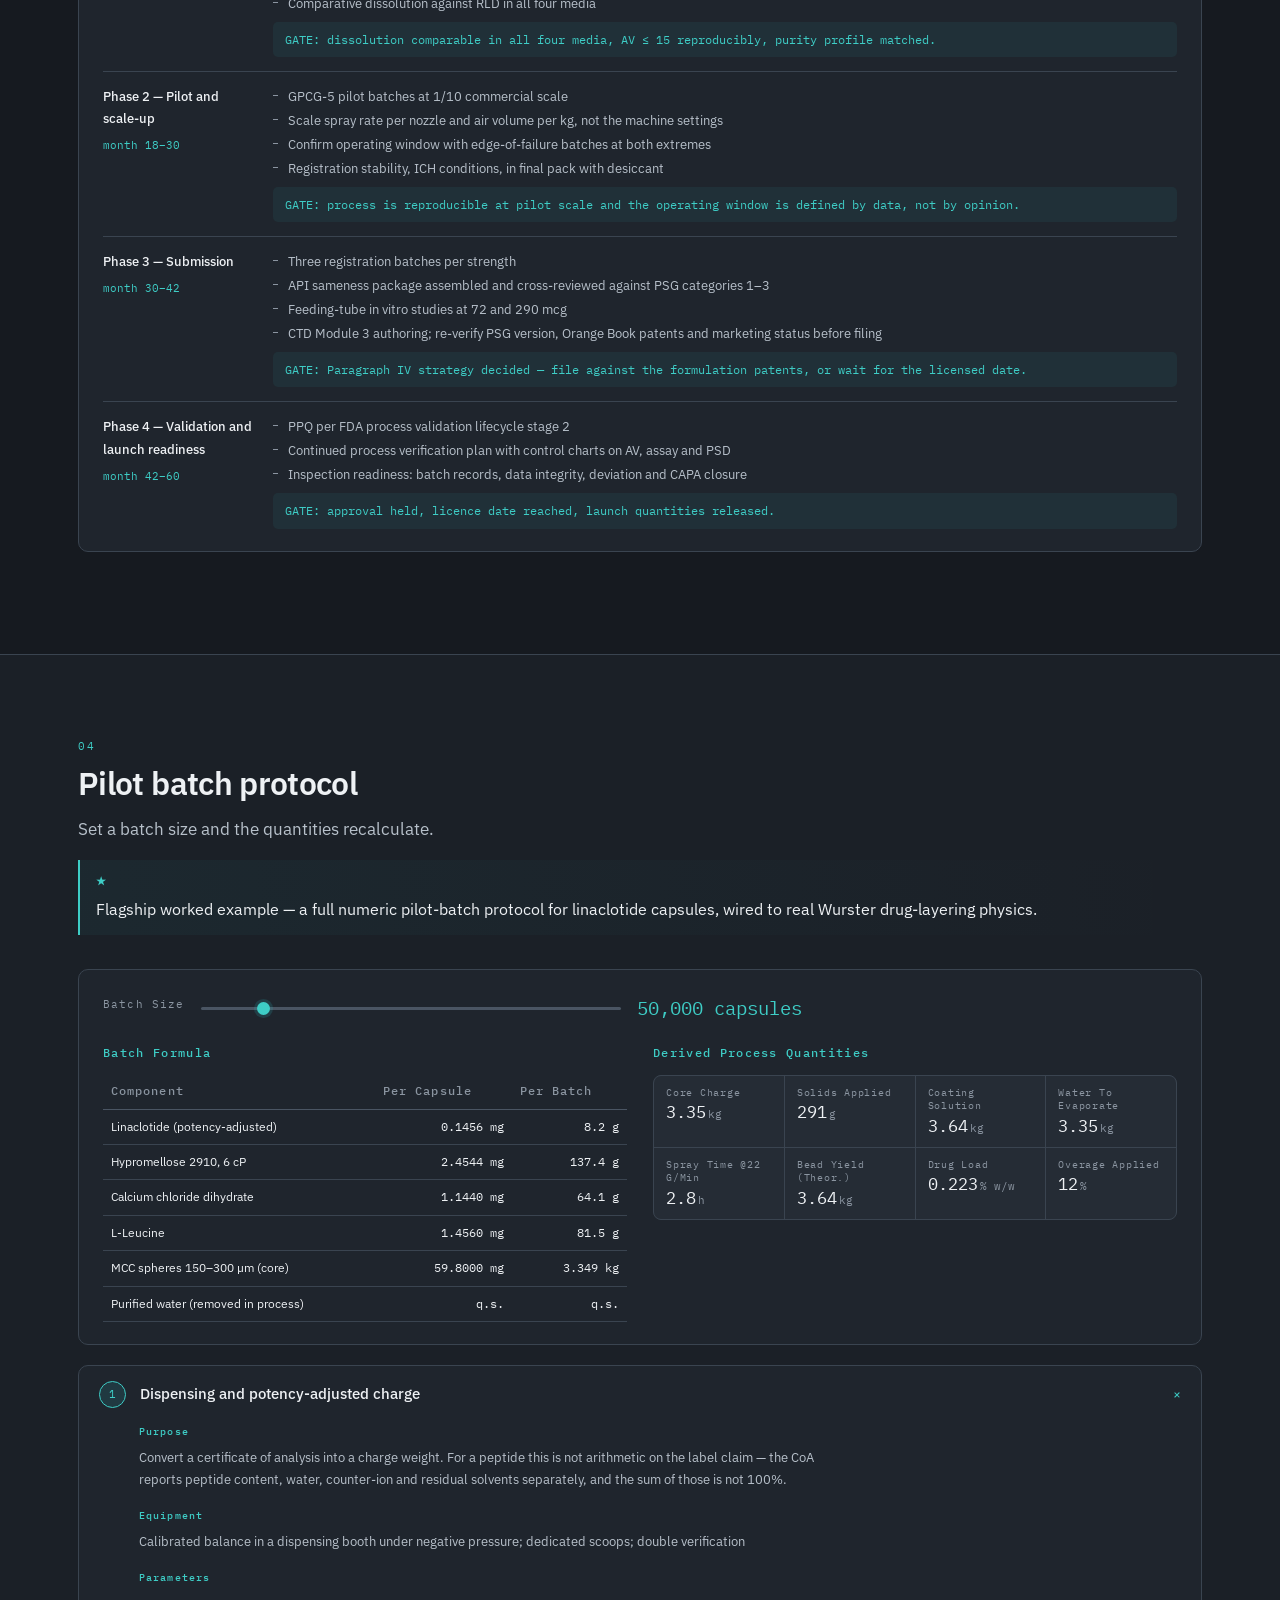
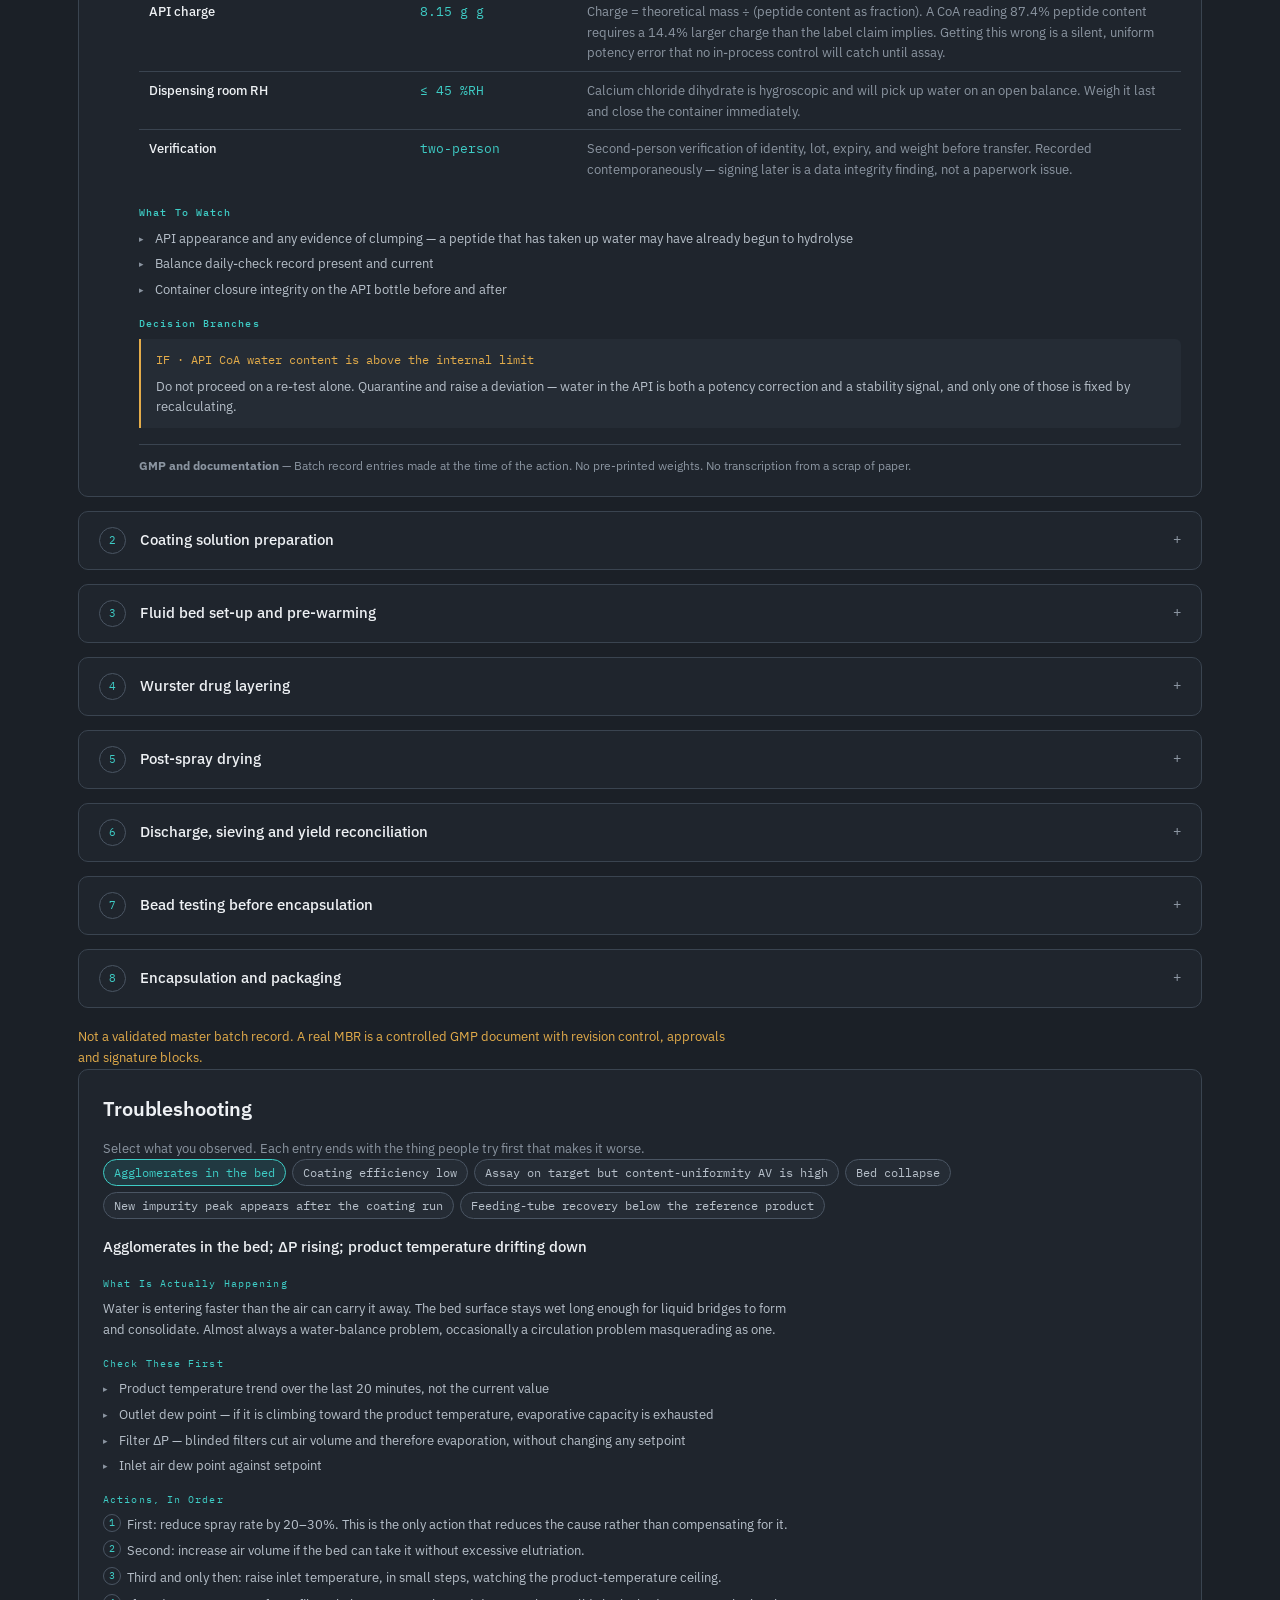
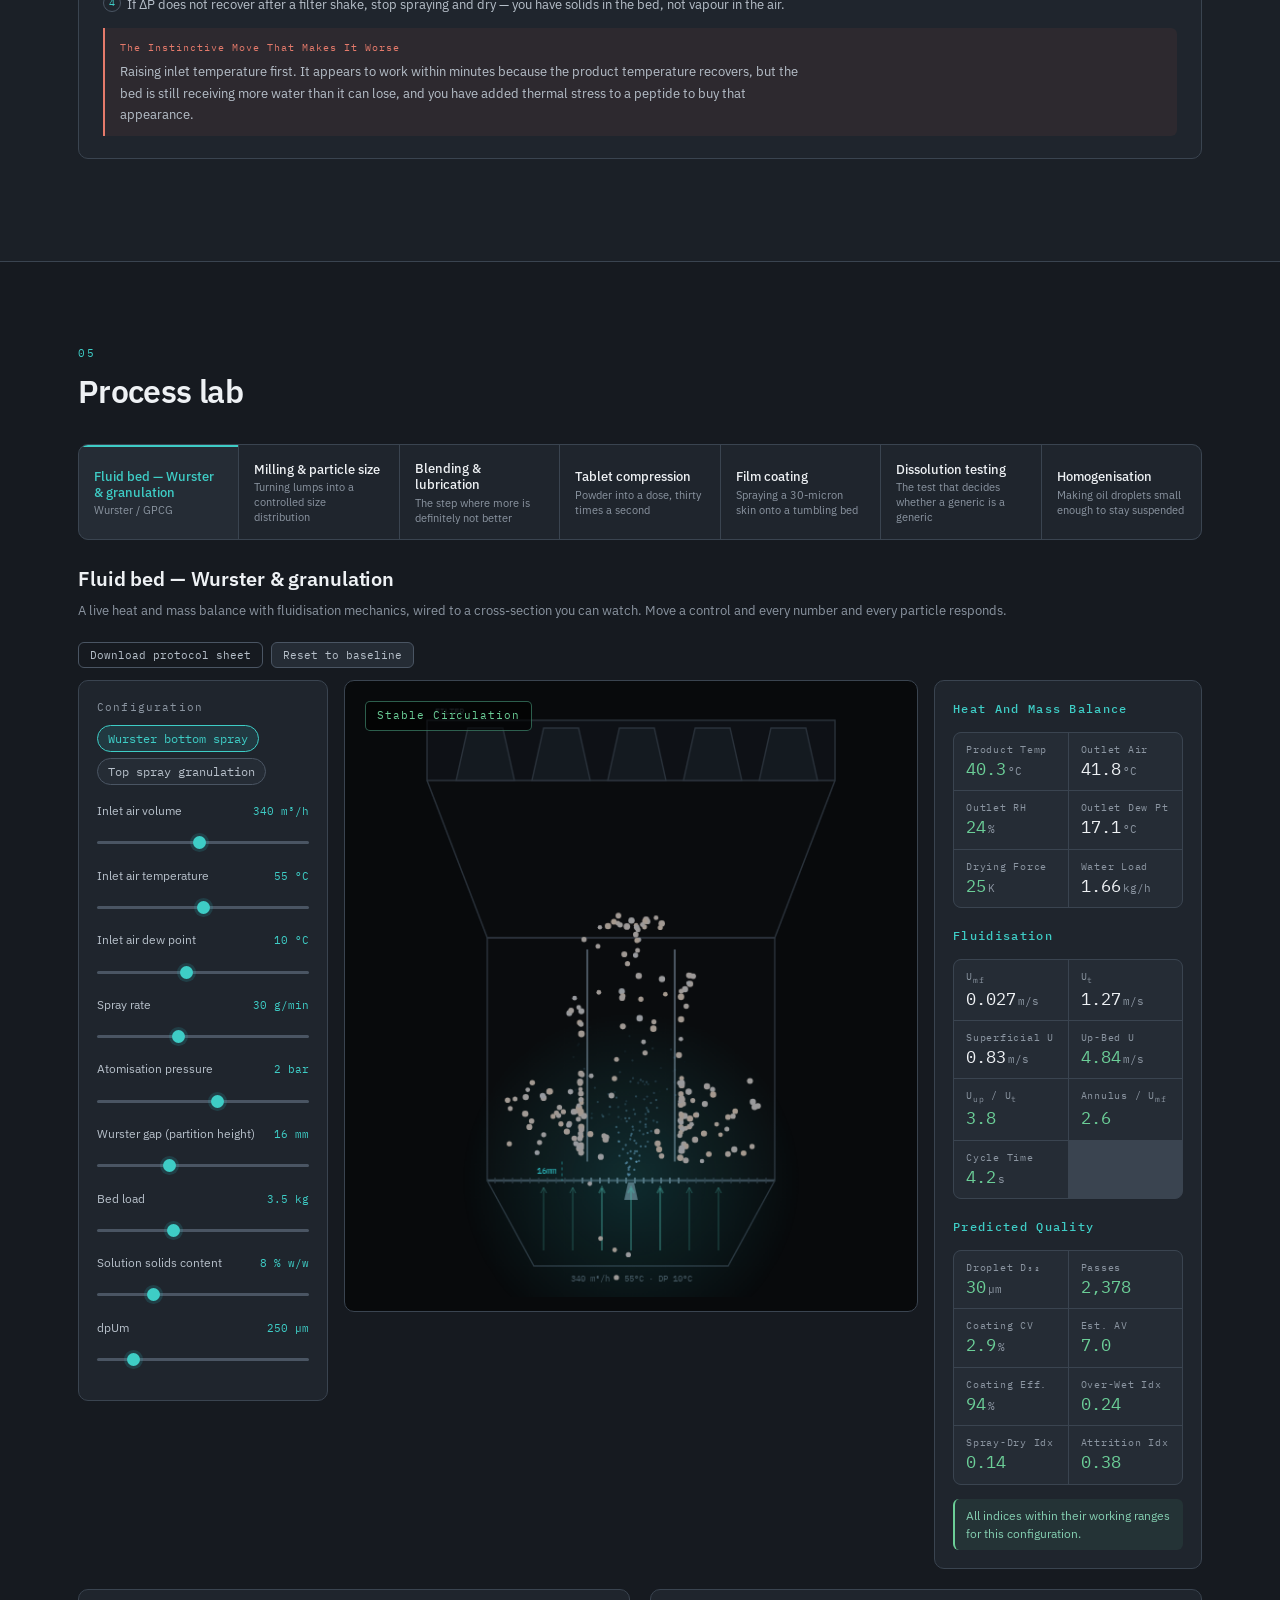
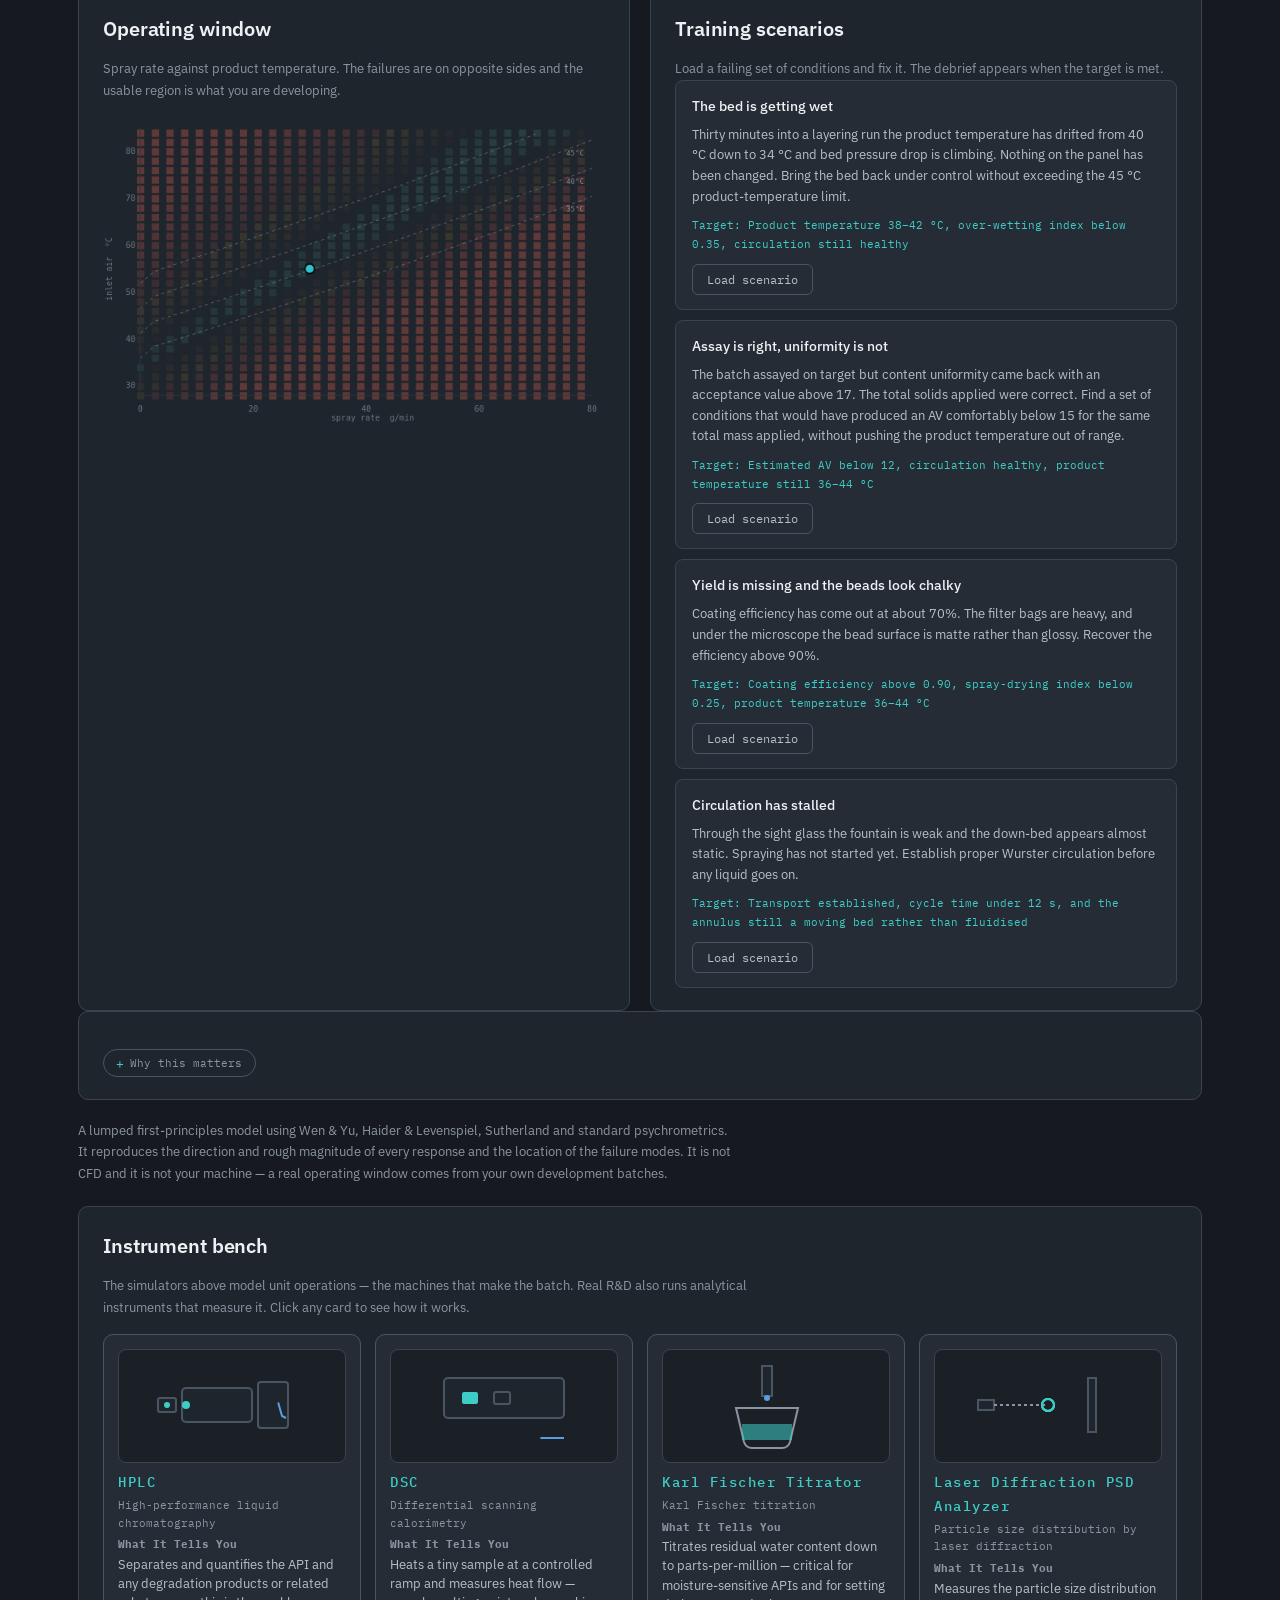
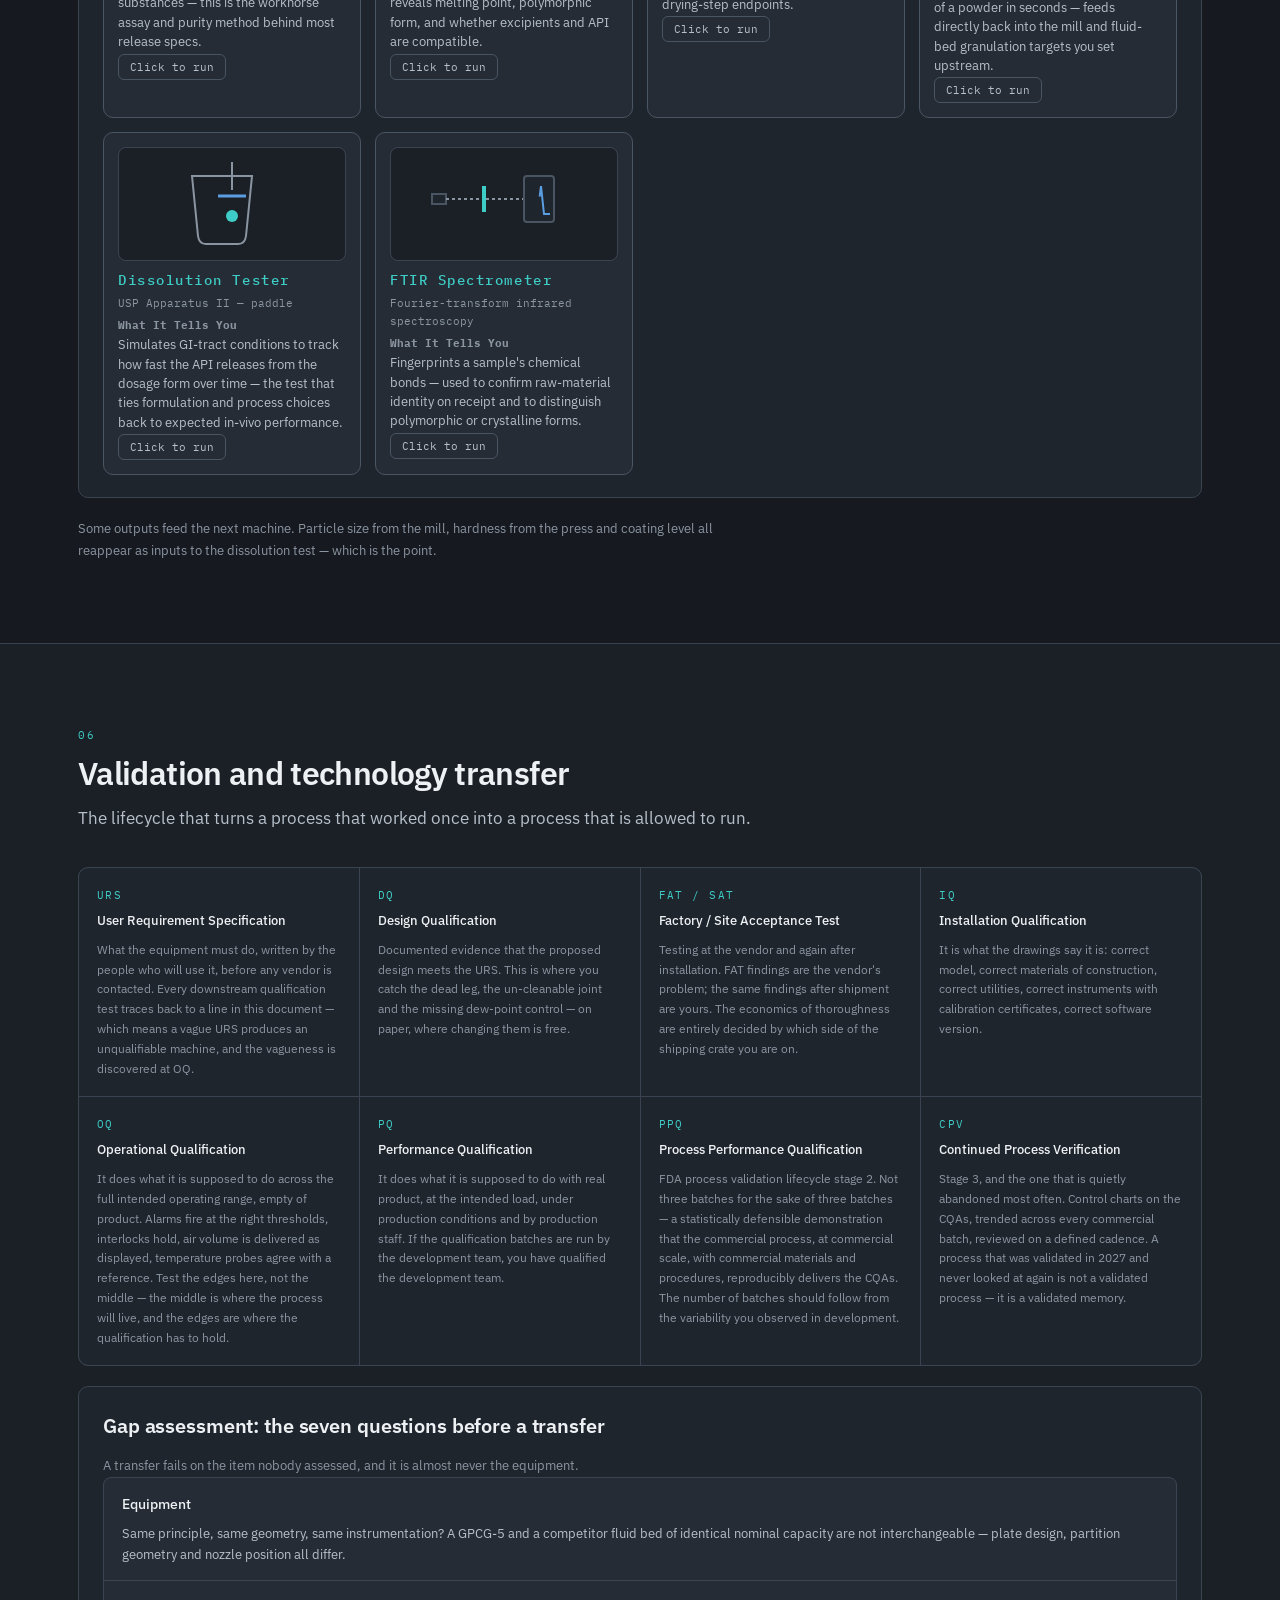
==== commit de05fae0: "Fold CQA into the Development Plan and Gates panel too The user's original request was to combine Cr" ====
--- a/index.html
+++ b/index.html
@@ -182,17 +182,14 @@
     </div>
 
     <div class="panel">
-      <h3 data-t="dd.cqa"></h3>
-      <p id="ddCqaTeaser" class="fine"></p>
+      <h3 data-t="dd.plan"></h3>
+      <p class="fine" data-t="dd.planLead"></p>
+
+      <h4 data-t="dd.cqa"></h4>
       <div class="disc" data-disc>
         <button class="disc-btn" type="button"></button>
         <div class="disc-body"><div id="ddCqa" class="stack-list"></div></div>
       </div>
-    </div>
-
-    <div class="panel">
-      <h3 data-t="dd.plan"></h3>
-      <p class="fine" data-t="dd.planLead"></p>
 
       <h4 data-t="dd.reg"></h4>
       <div class="disc" data-disc>
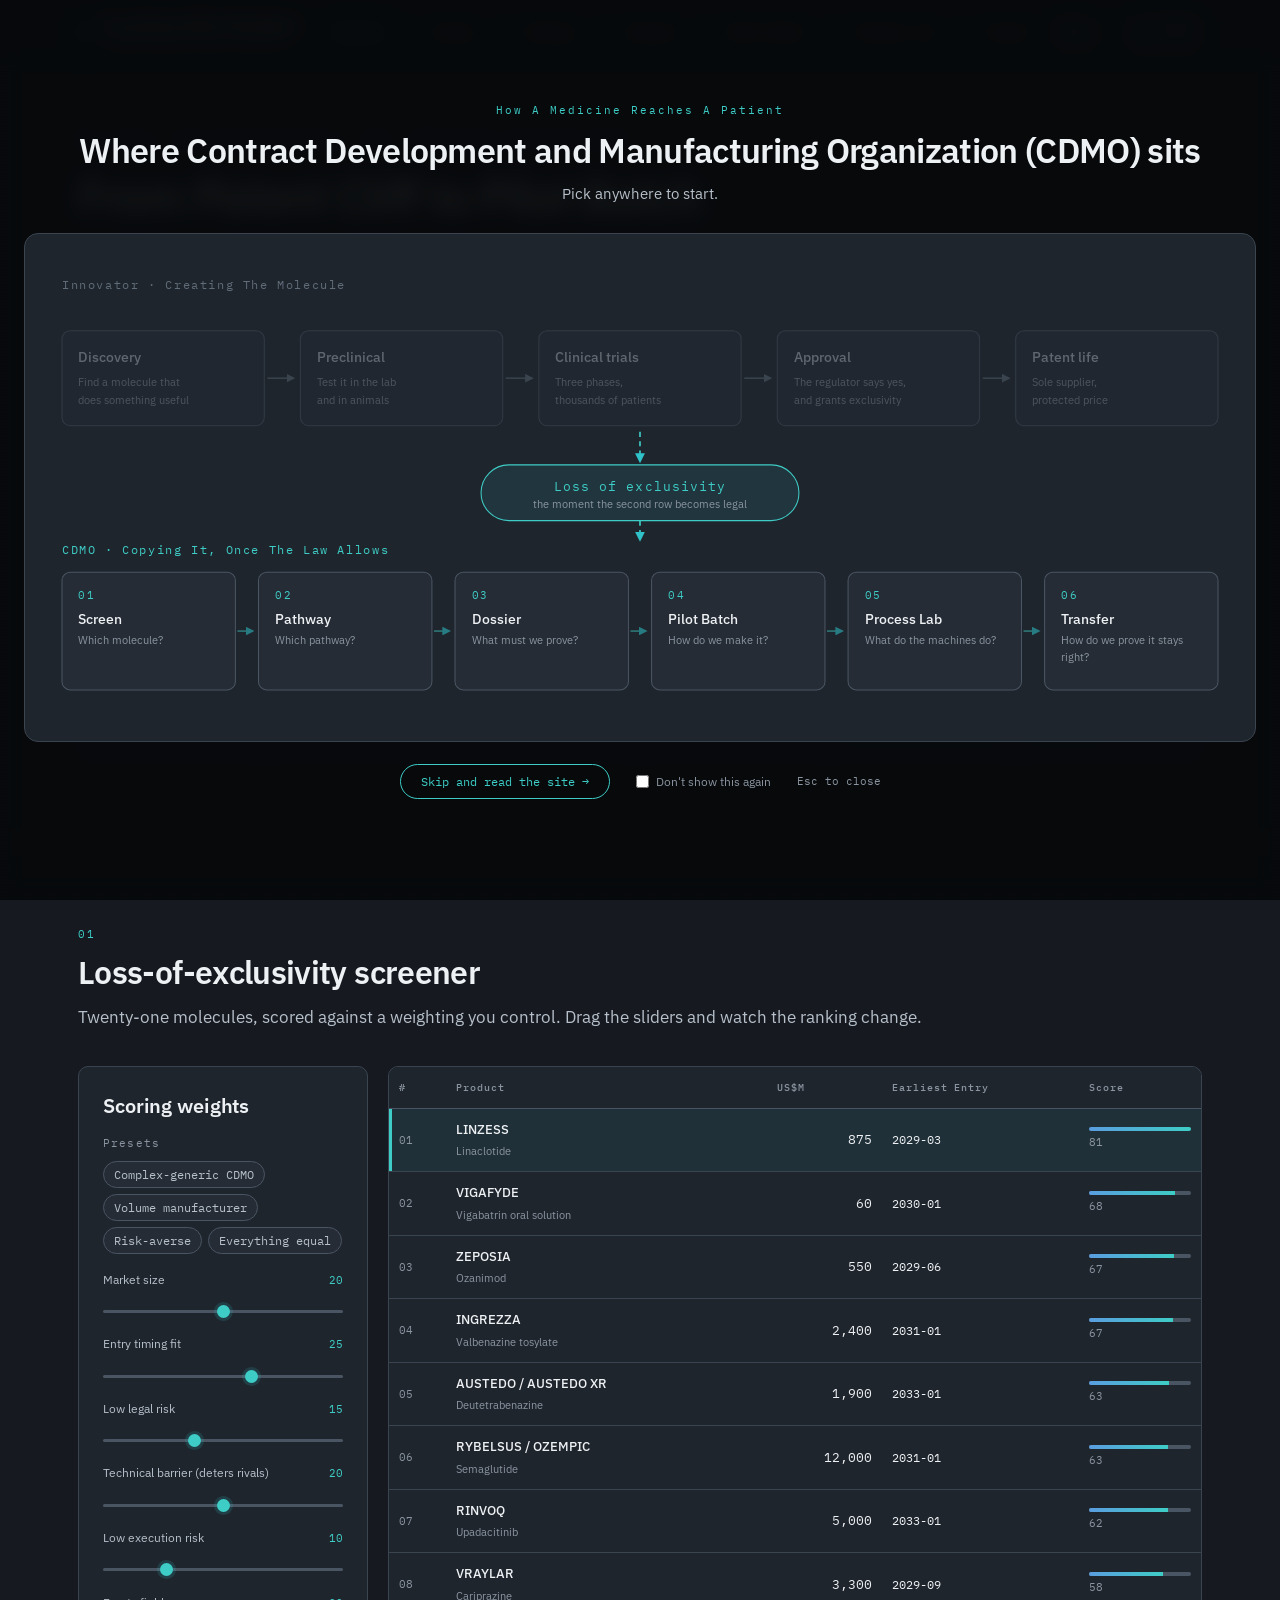
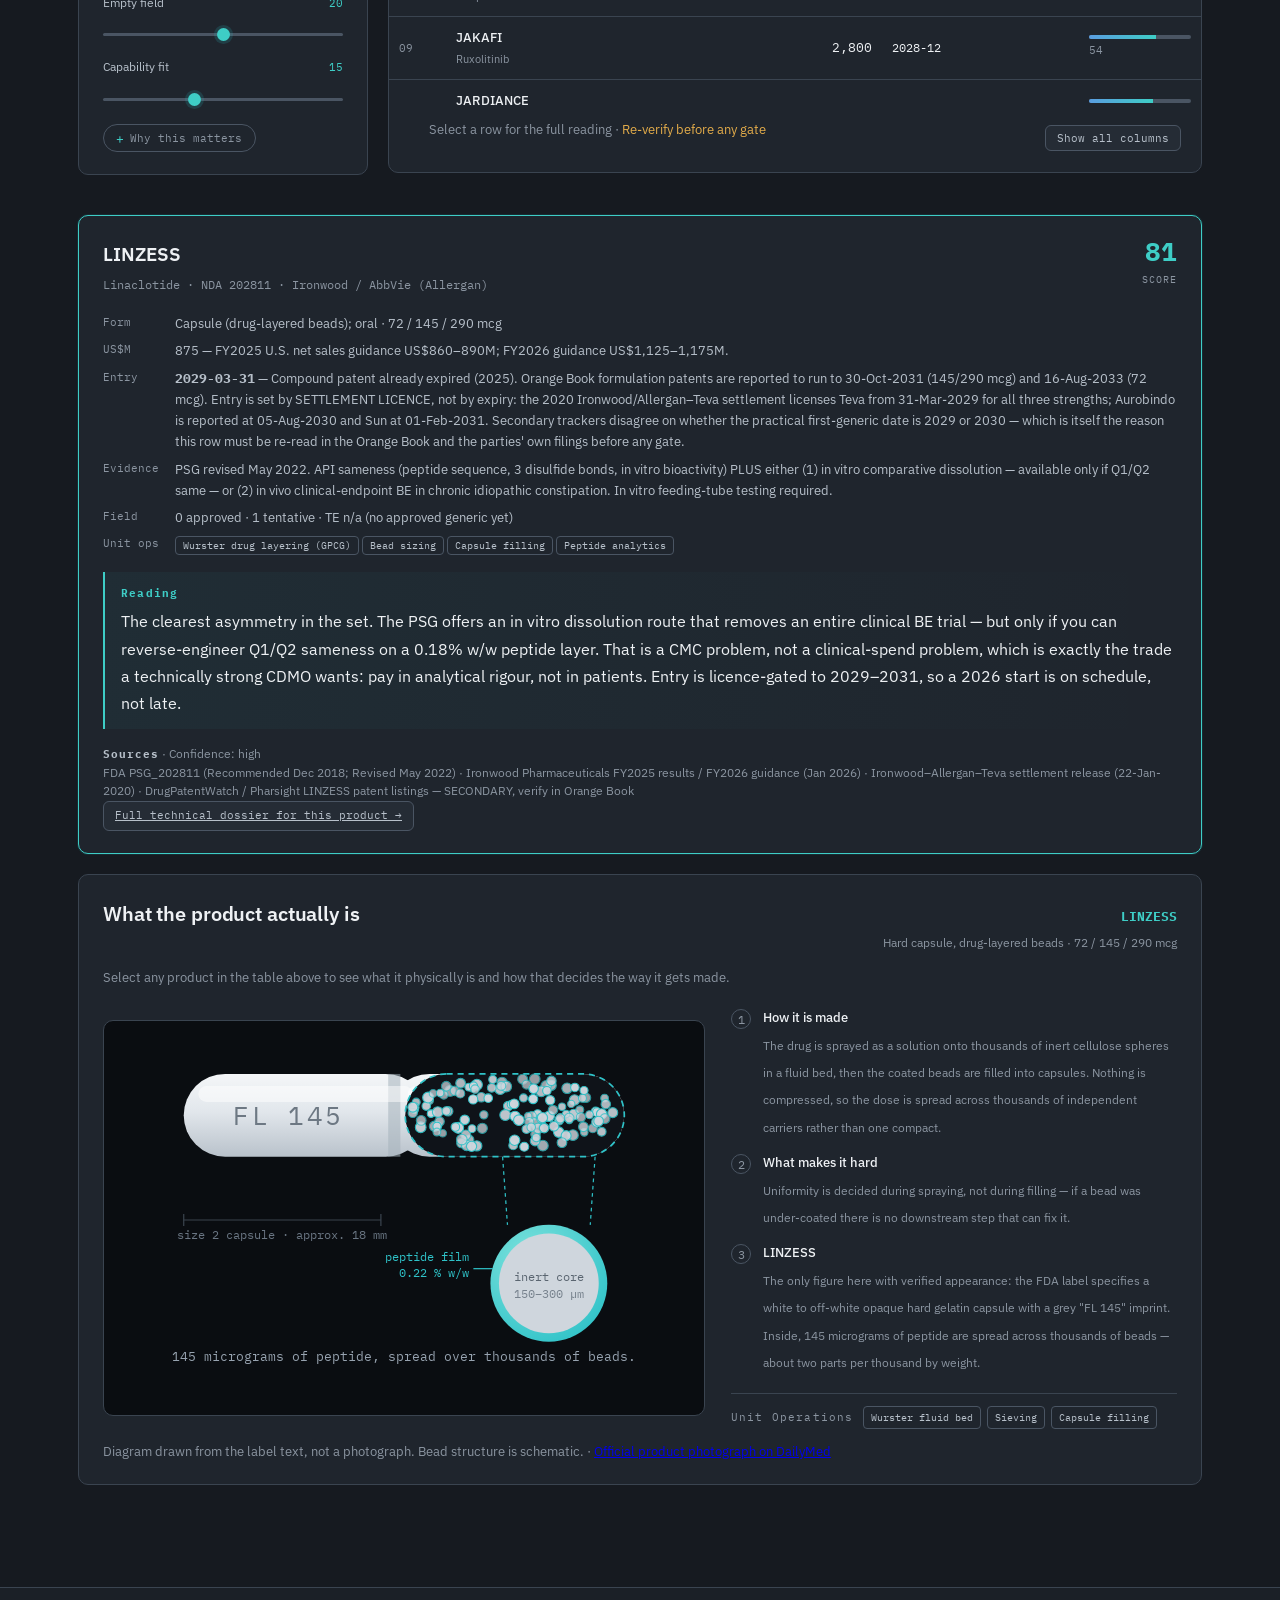
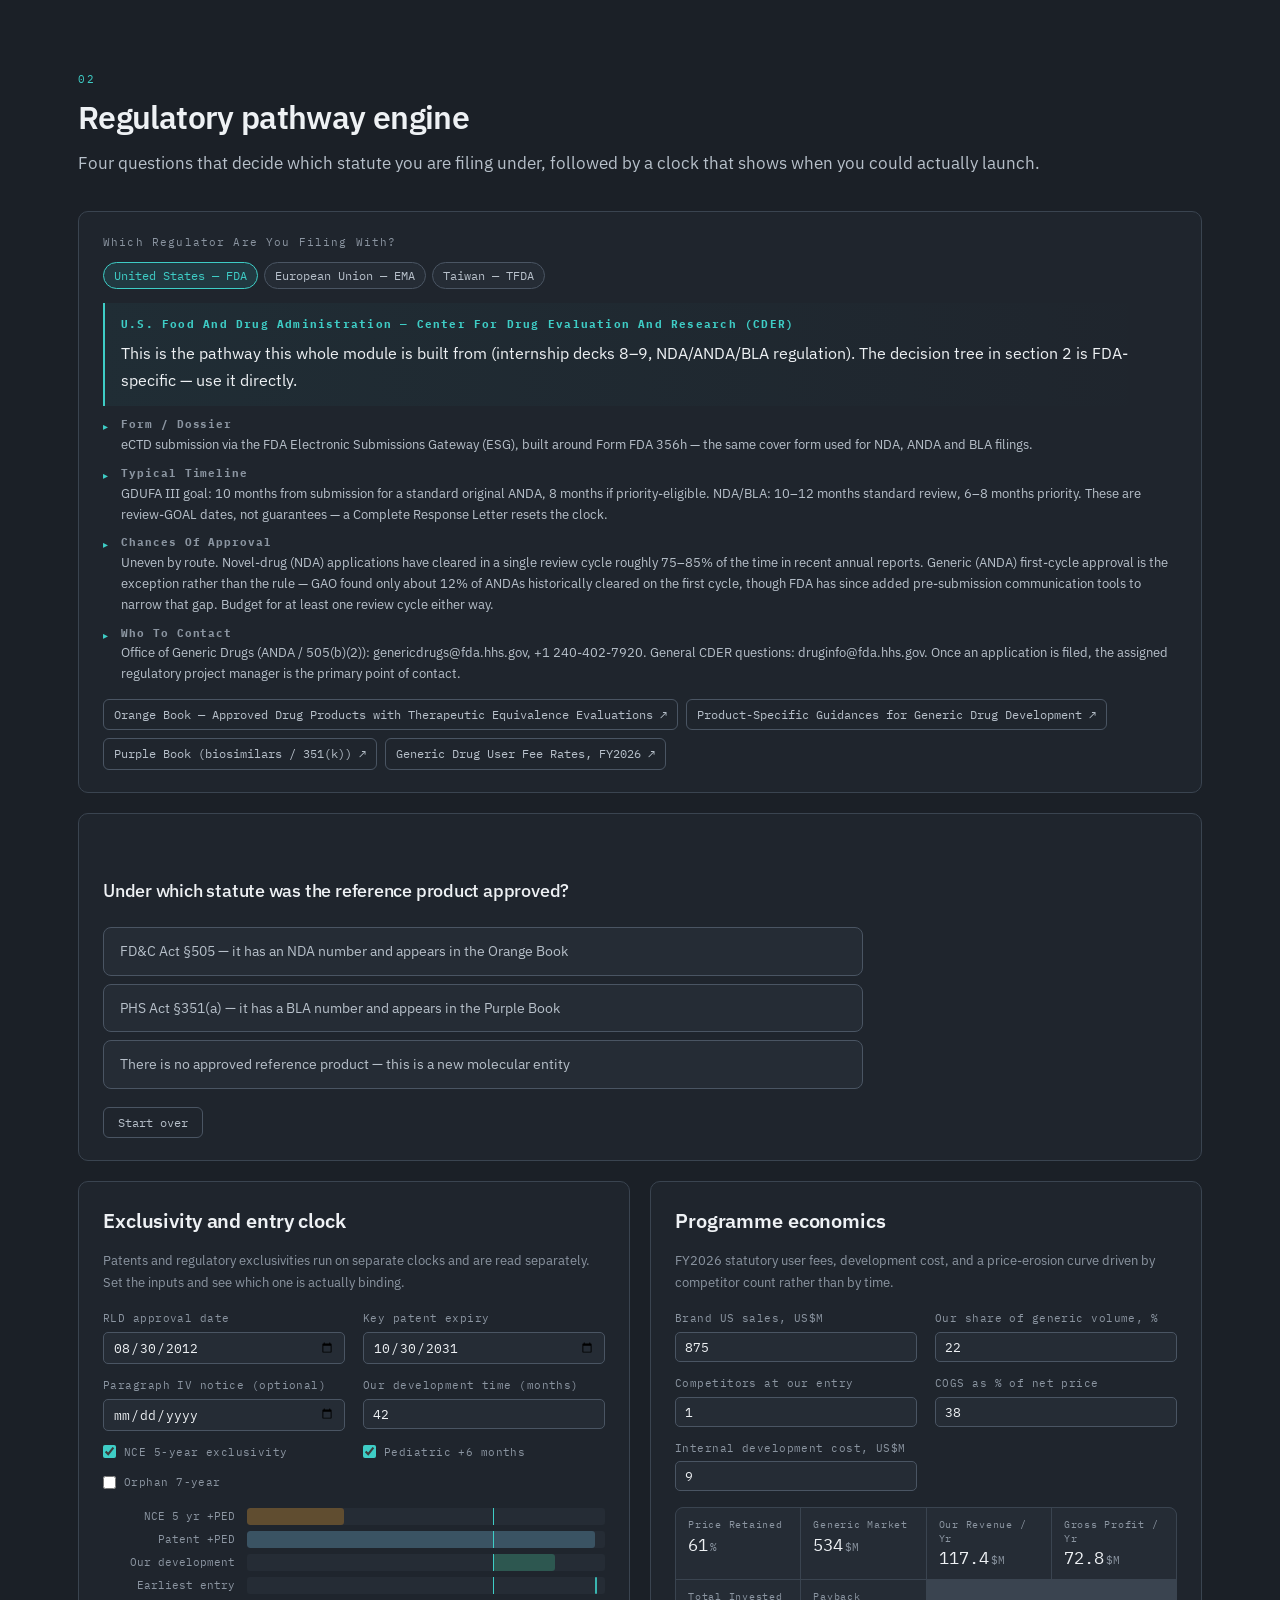
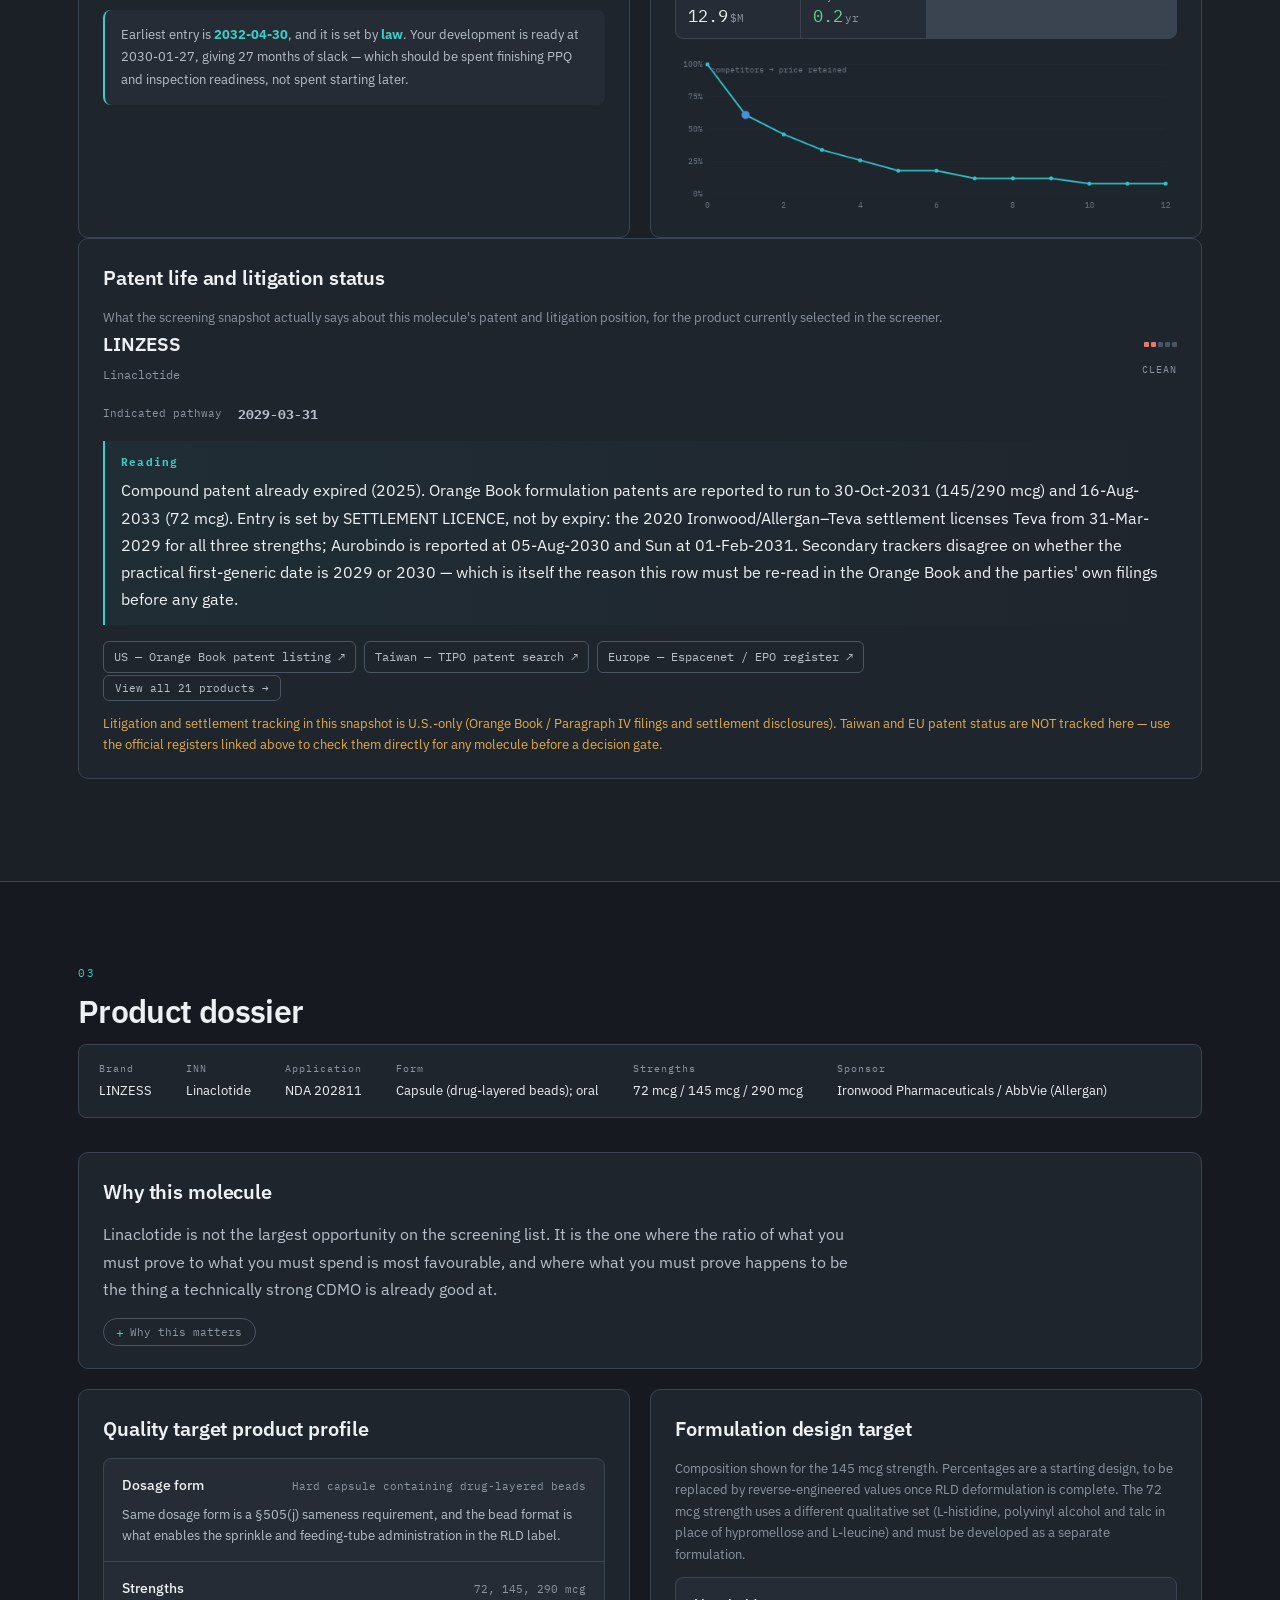
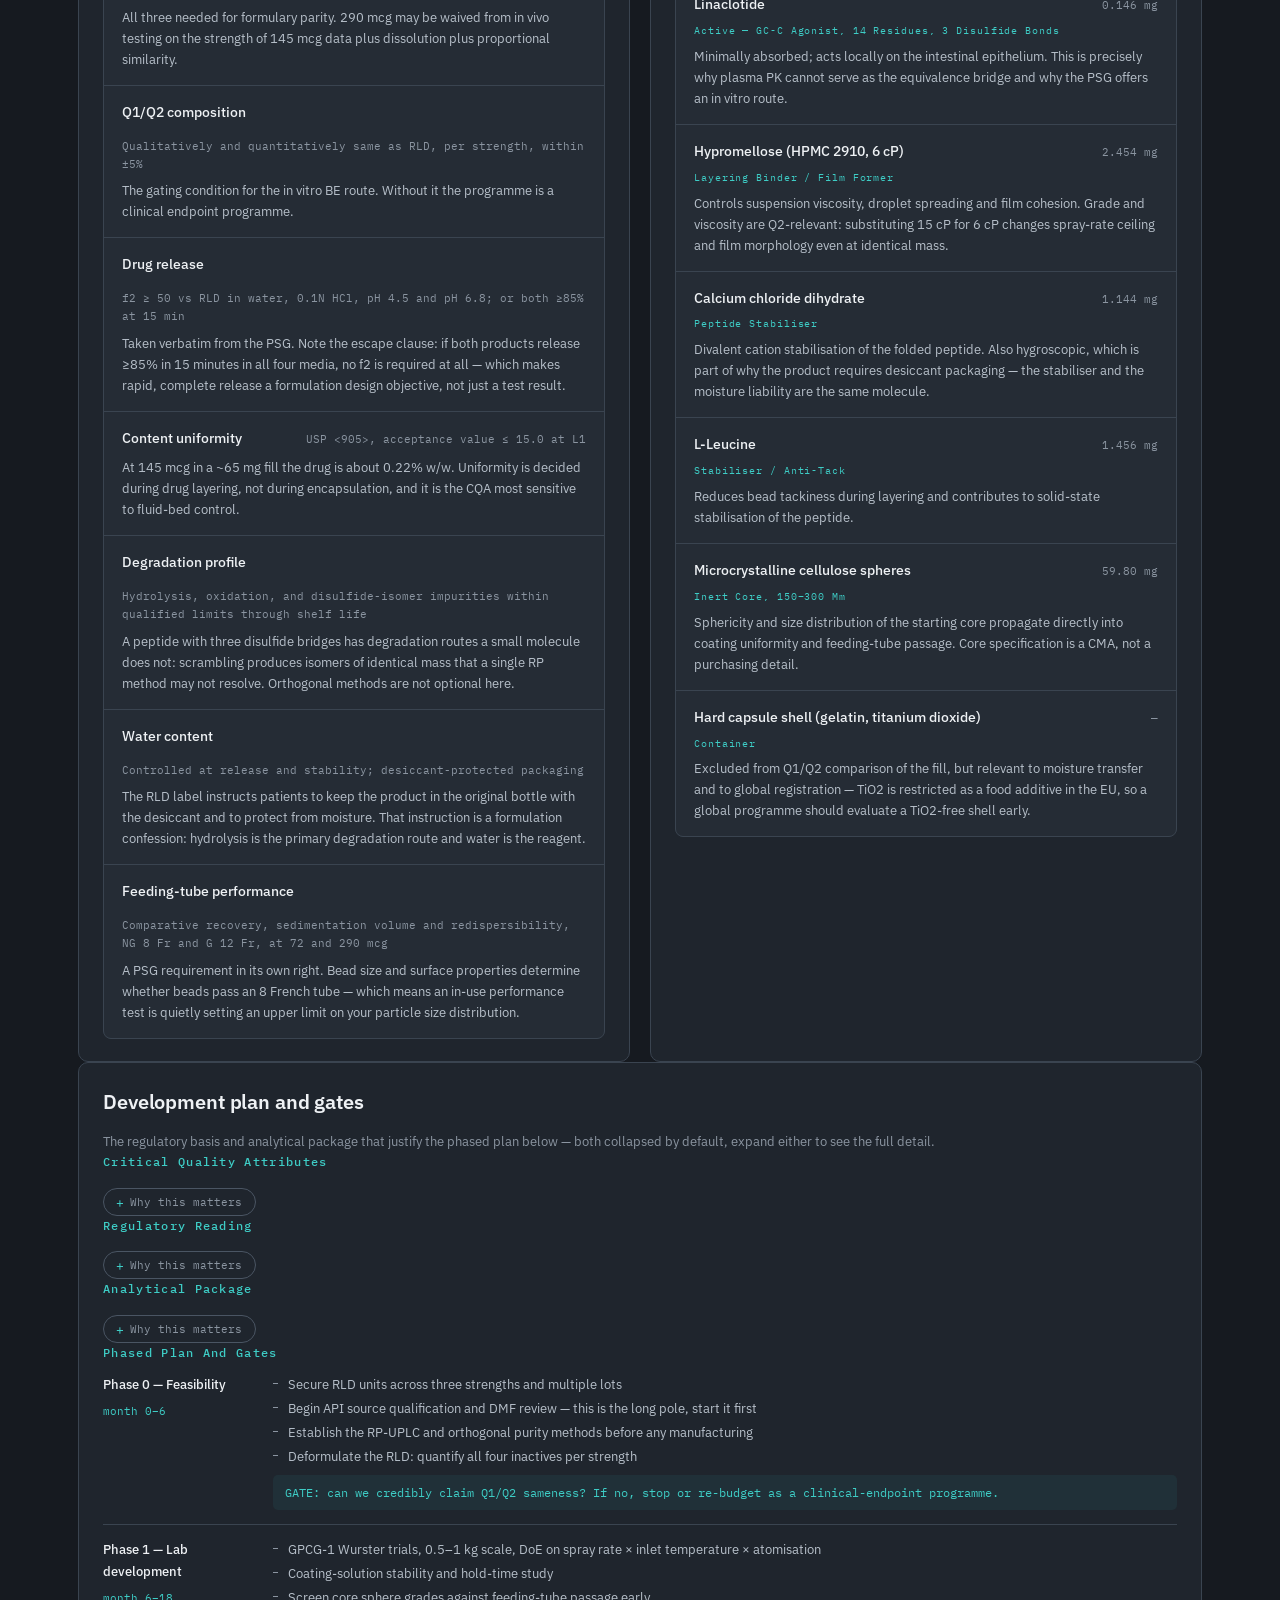
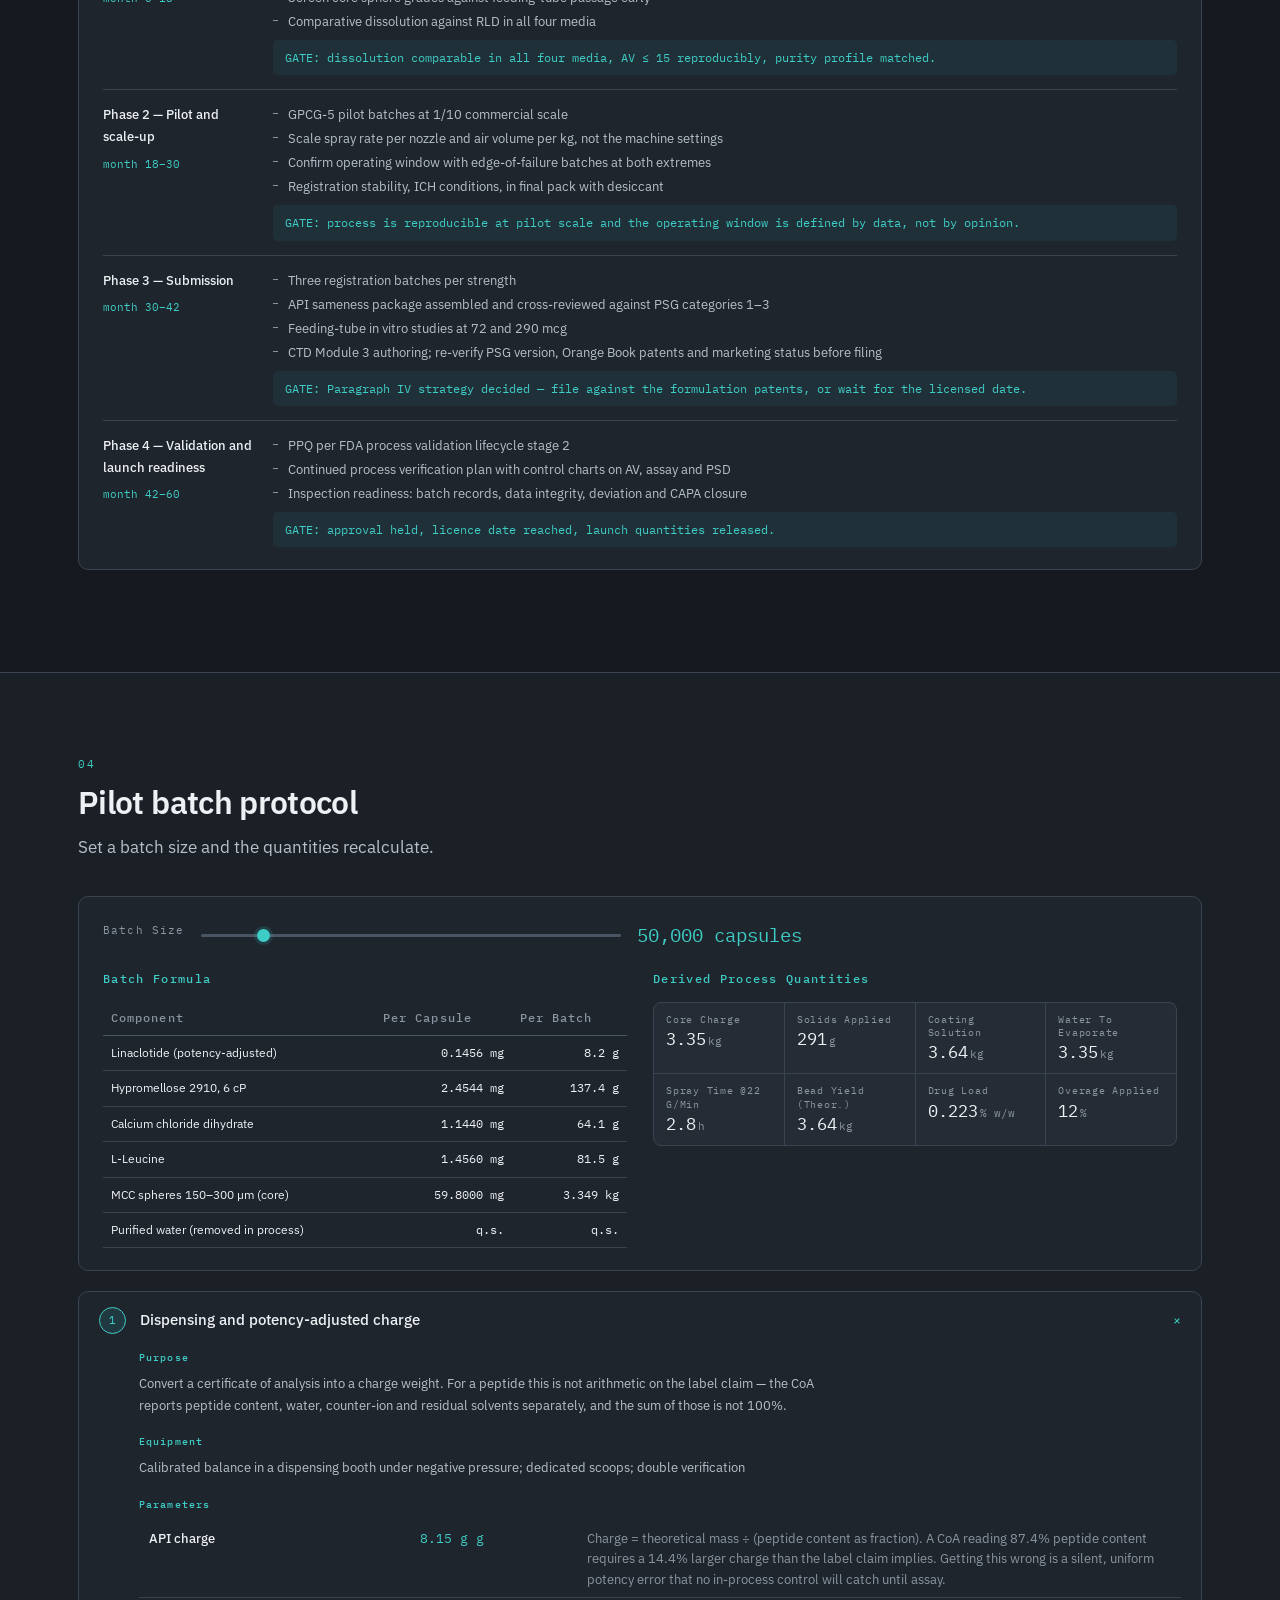
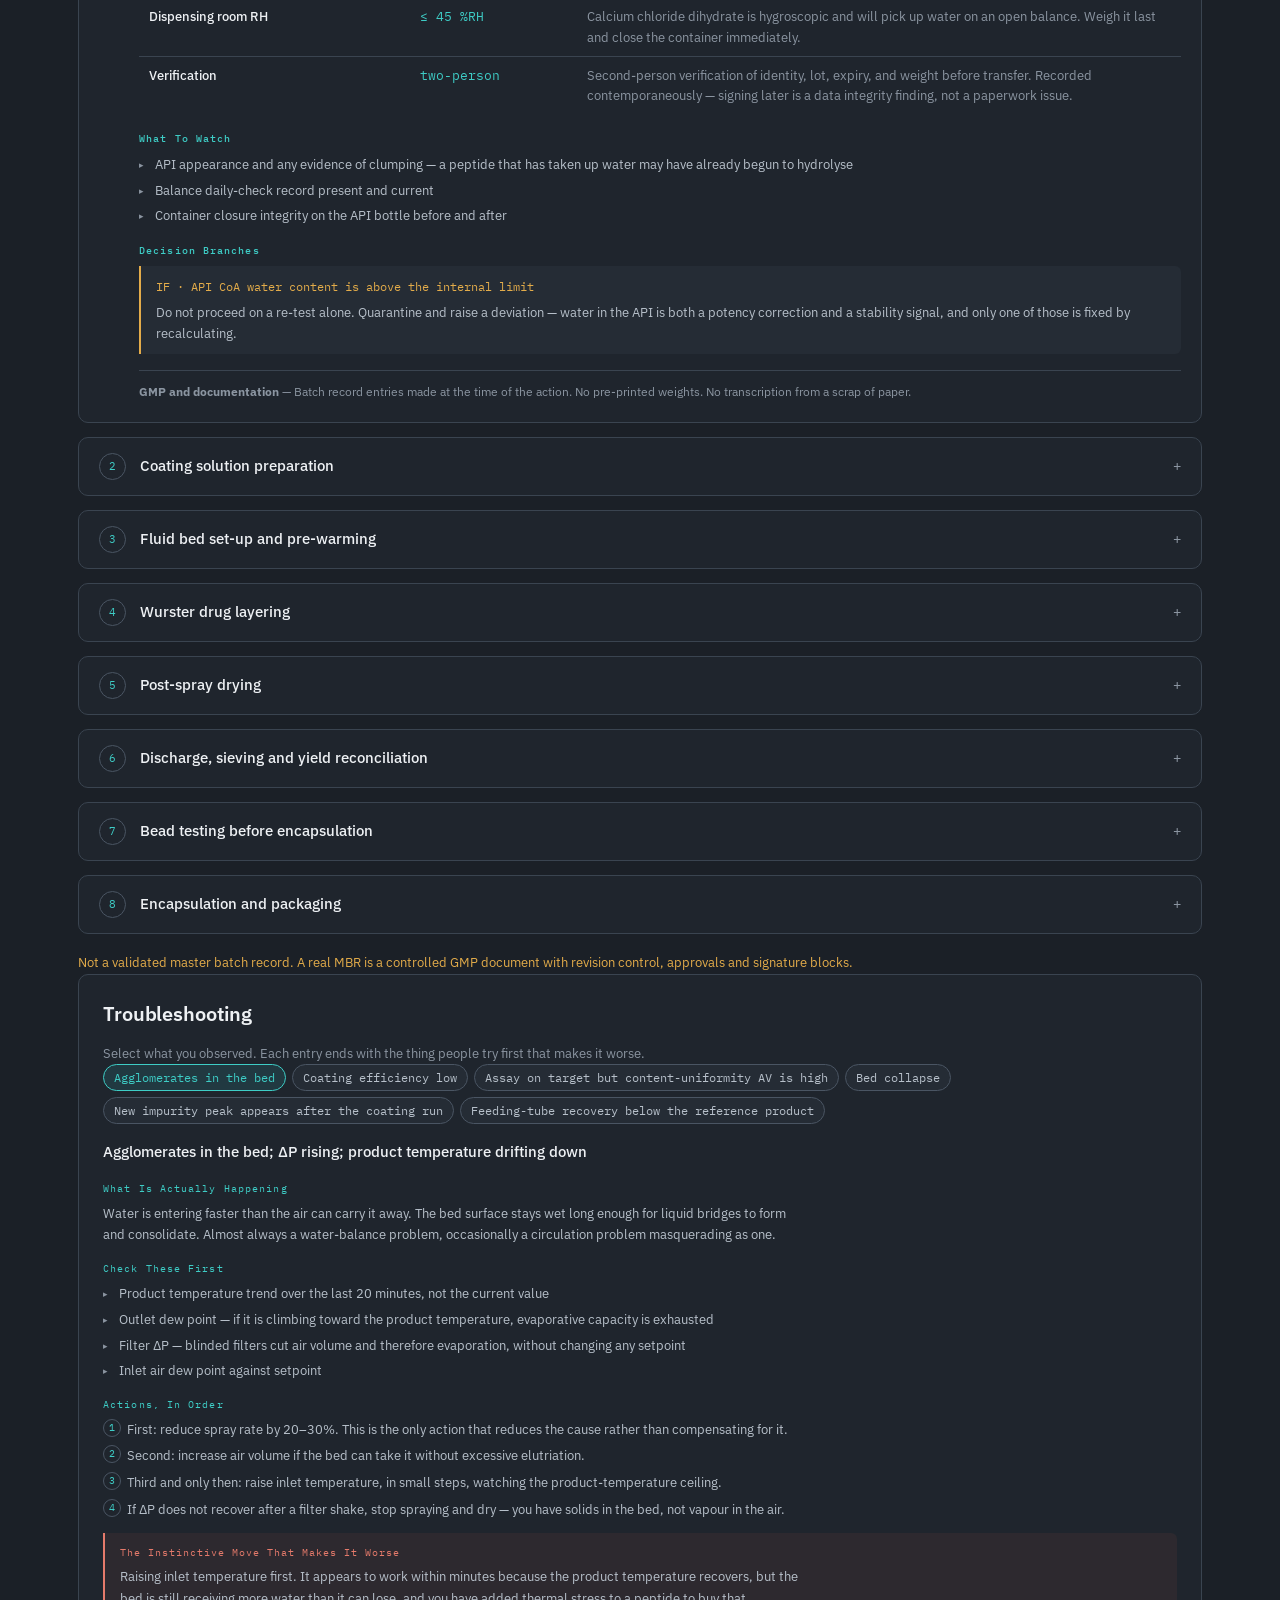
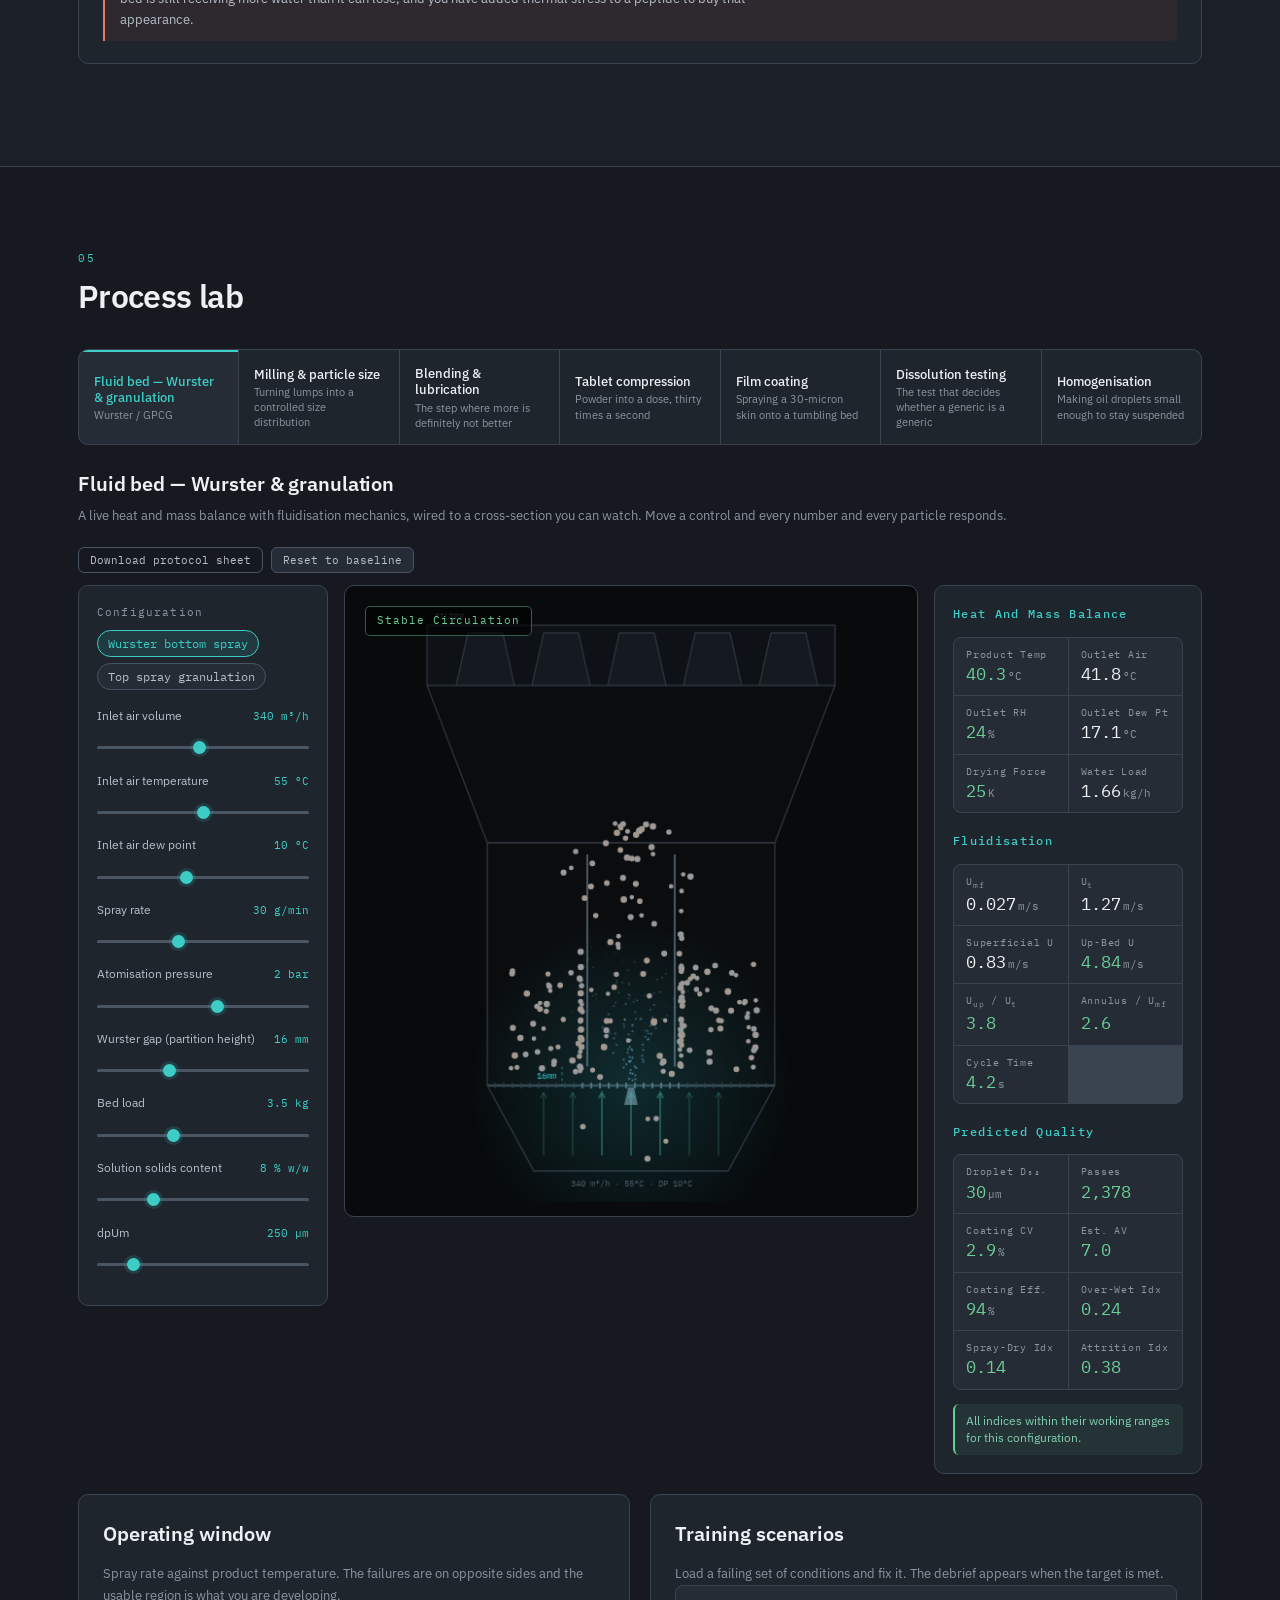
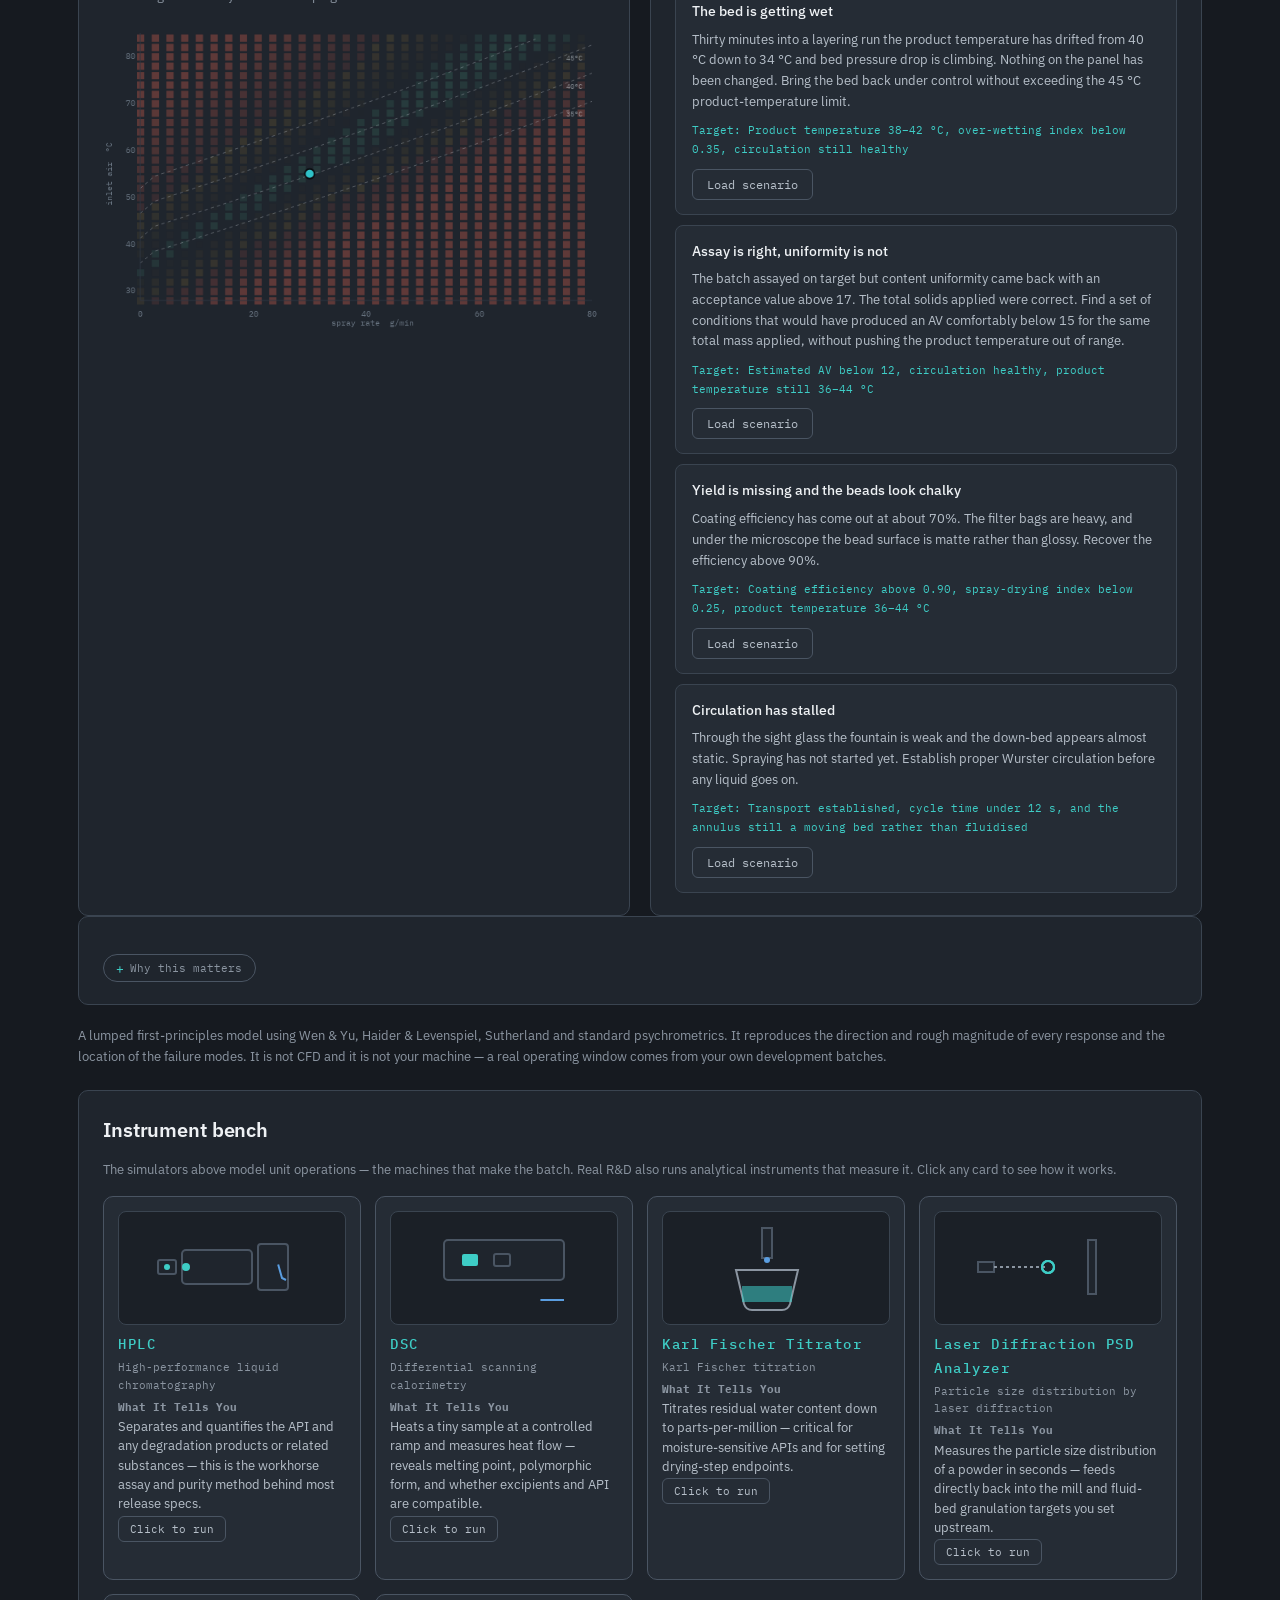
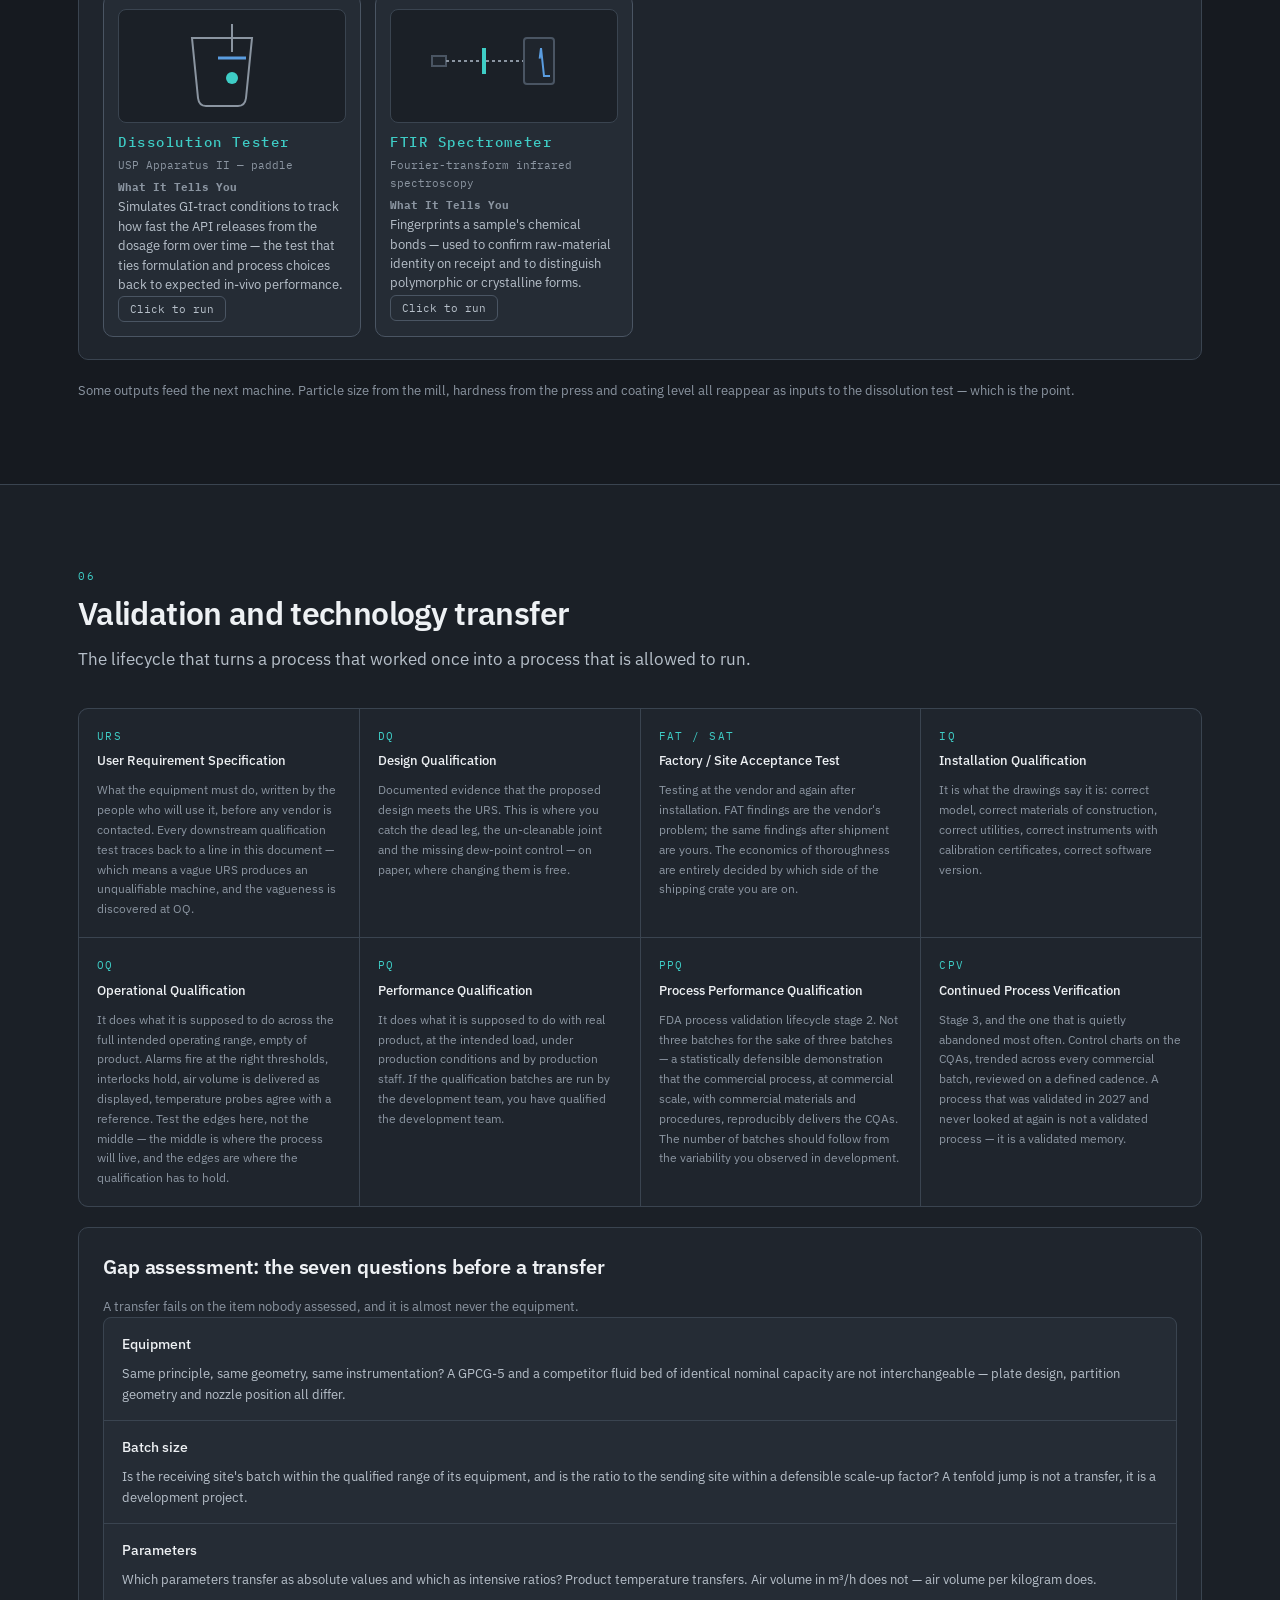
==== commit 444fcb80: "Pathway: bullet-ize regulator question, make statute question jurisdiction-aware; widen lead text; d" ====
--- a/index.html
+++ b/index.html
@@ -113,6 +113,7 @@
       <label class="mini-label" data-t="pw.jurLabel"></label>
       <div id="jurChips" class="chips"></div>
       <div id="jurNote" class="callout"></div>
+      <ul id="jurBullets" class="jur-bullets"></ul>
       <div id="jurLinks" class="link-row"></div>
     </div>
 
@@ -121,6 +122,8 @@
       <div id="treeBody"></div>
       <button id="treeReset" class="btn ghost" data-t="pw.restart"></button>
     </div>
+
+    <div id="jurFdaOnlyBanner" class="callout templated" hidden></div>
 
     <div class="two-col">
       <div class="panel">
--- a/assets/styles.css
+++ b/assets/styles.css
@@ -99,11 +99,11 @@
 h3{font-size:15.5px;font-weight:600;letter-spacing:-.006em;margin-bottom:12px}
 h4{font-size:12px;font-family:var(--mono);font-weight:500;color:var(--acc);
    letter-spacing:.11em;text-transform:capitalize;margin-bottom:11px}
-.lead{font-size:17px;color:var(--ink2);max-width:74ch;font-weight:400}
+.lead{font-size:17px;color:var(--ink2);max-width:100%;font-weight:400}
 .eyebrow{font-family:var(--mono);font-size:11px;color:var(--ink3);letter-spacing:.11em;margin-bottom:22px}
 .prose p{margin-bottom:15px;color:var(--ink2);max-width:76ch}
 .prose p:last-child{margin-bottom:0}
-.fine{font-size:13px;color:var(--ink3);line-height:1.65;margin-top:12px;max-width:82ch}
+.fine{font-size:13px;color:var(--ink3);line-height:1.65;margin-top:12px;max-width:100%}
 .warn-txt{color:var(--warn)}
 
 /* ---------- hero ---------- */
@@ -205,6 +205,10 @@
 .callout.templated b{color:var(--warn)}
 .jur-panel .mini-label{display:block;margin-bottom:10px}
 .jur-panel .callout{margin:14px 0 10px}
+.jur-bullets{list-style:none;margin:4px 0 14px;padding:0}
+.jur-bullets li{font-size:13px;color:var(--ink2);padding-left:18px;position:relative;margin-bottom:9px;line-height:1.6}
+.jur-bullets li::before{content:'▸';position:absolute;left:0;color:var(--acc);font-size:10px;top:3px}
+.jur-bullets b{display:block;font-family:var(--mono);font-size:10.5px;color:var(--ink3);letter-spacing:.09em;text-transform:capitalize;margin-bottom:2px}
 .link-row{display:flex;flex-wrap:wrap;gap:8px}
 .link-chip{
   font-size:11.5px;font-family:var(--mono);padding:5px 10px;border-radius:6px;
@@ -477,7 +481,7 @@
 .op-head h3{font-size:20px;margin-bottom:4px}
 .op-head-btns{display:flex;gap:8px;flex-shrink:0}
 .op-tag{font-size:13px;color:var(--ink3)}
-.op-why{font-size:14.5px;color:var(--ink2);max-width:82ch;line-height:1.75;margin-bottom:16px}
+.op-why{font-size:14.5px;color:var(--ink2);max-width:100%;line-height:1.75;margin-bottom:16px}
 .op-try{background:rgba(47,194,200,.06);border-left:2px solid var(--acc);padding:11px 16px;
   border-radius:0 6px 6px 0;font-size:13px;color:var(--ink2);margin-bottom:20px;max-width:82ch;line-height:1.65}
 .op-try b{color:var(--acc);font-family:var(--mono);font-size:10px;letter-spacing:.11em;
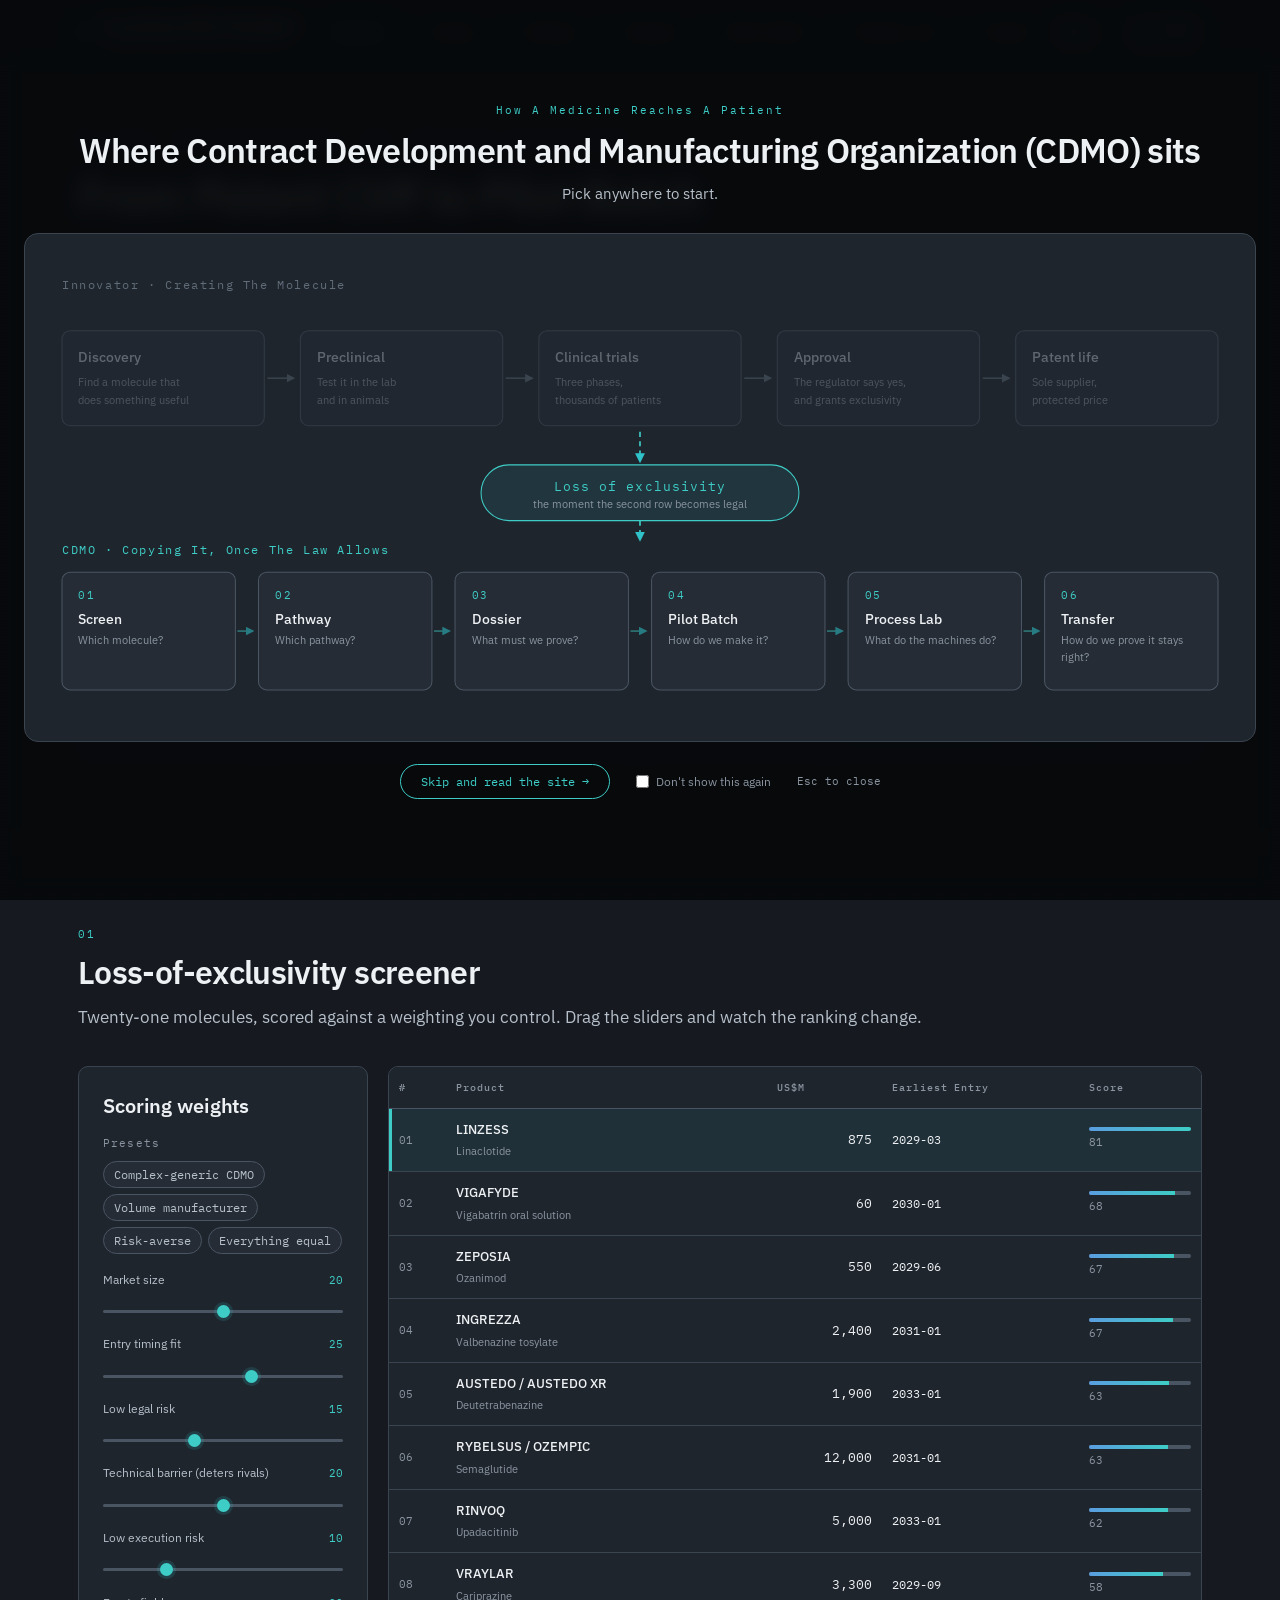
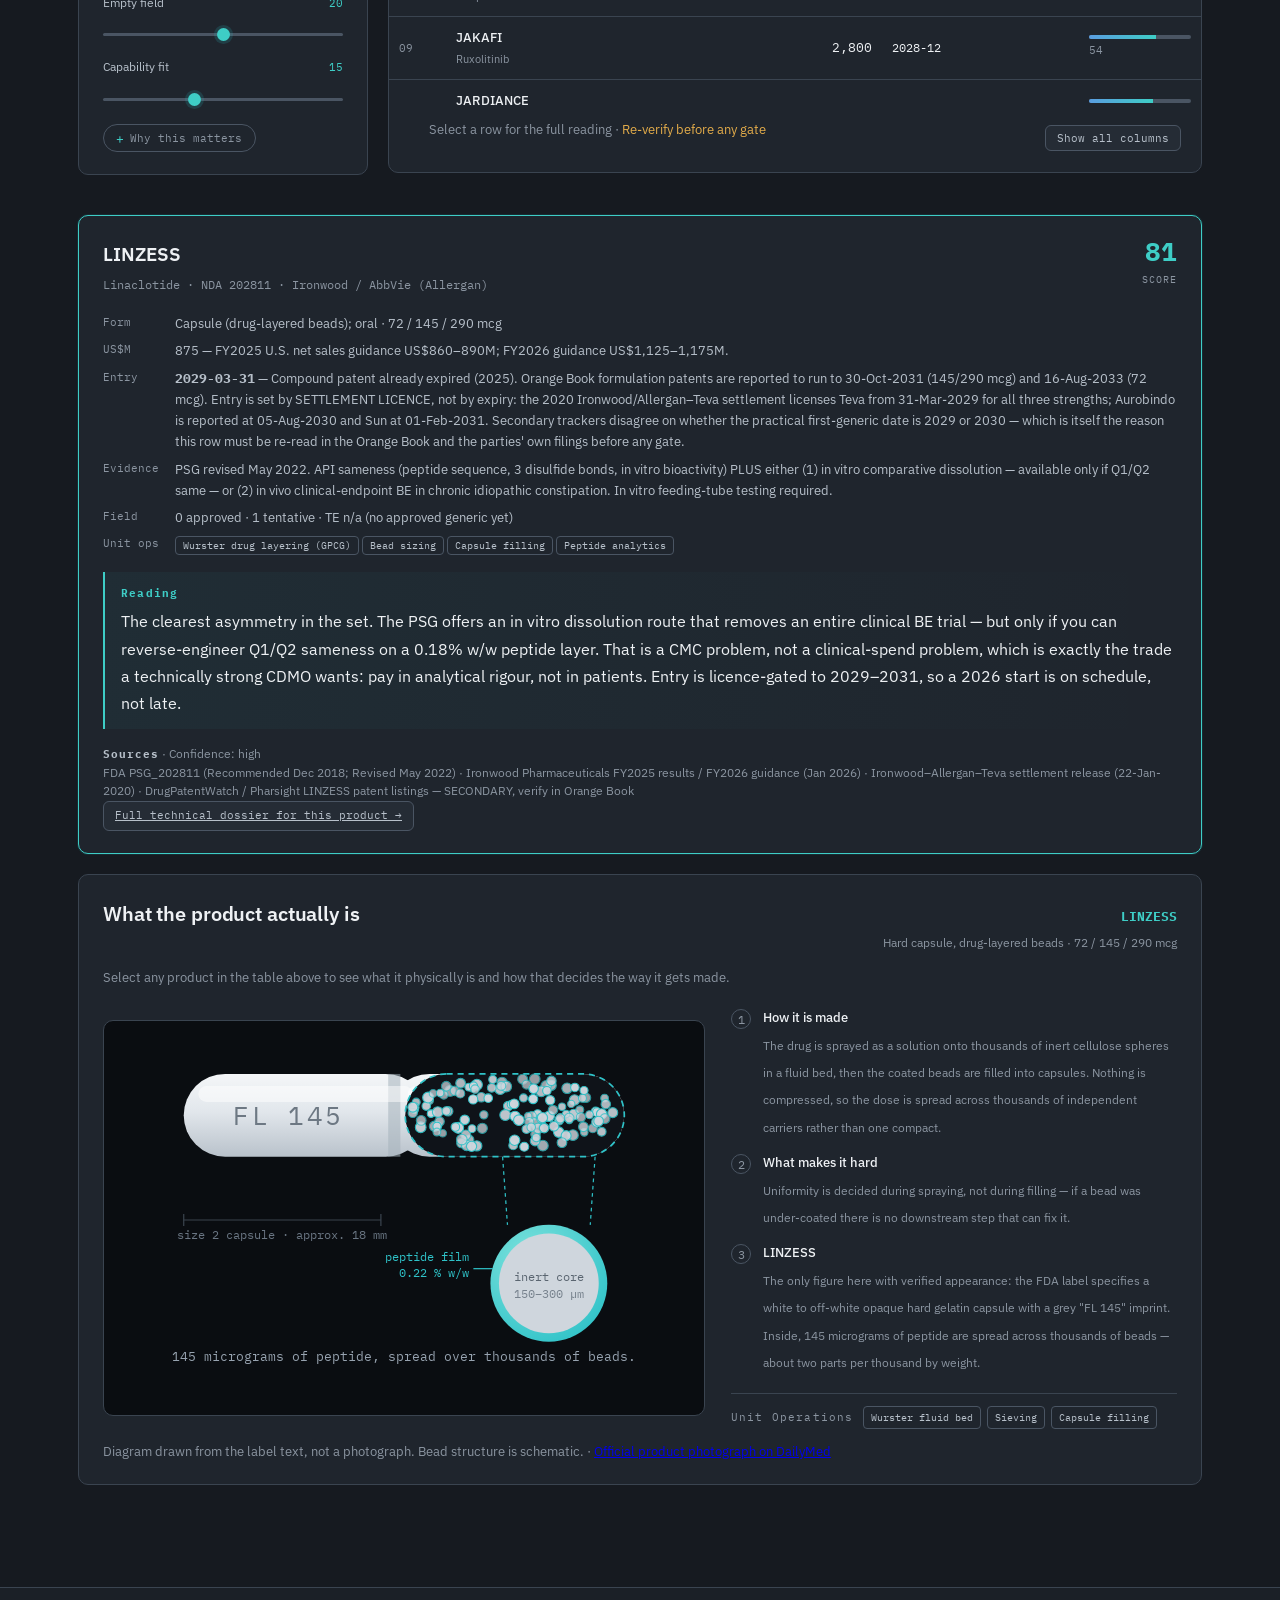
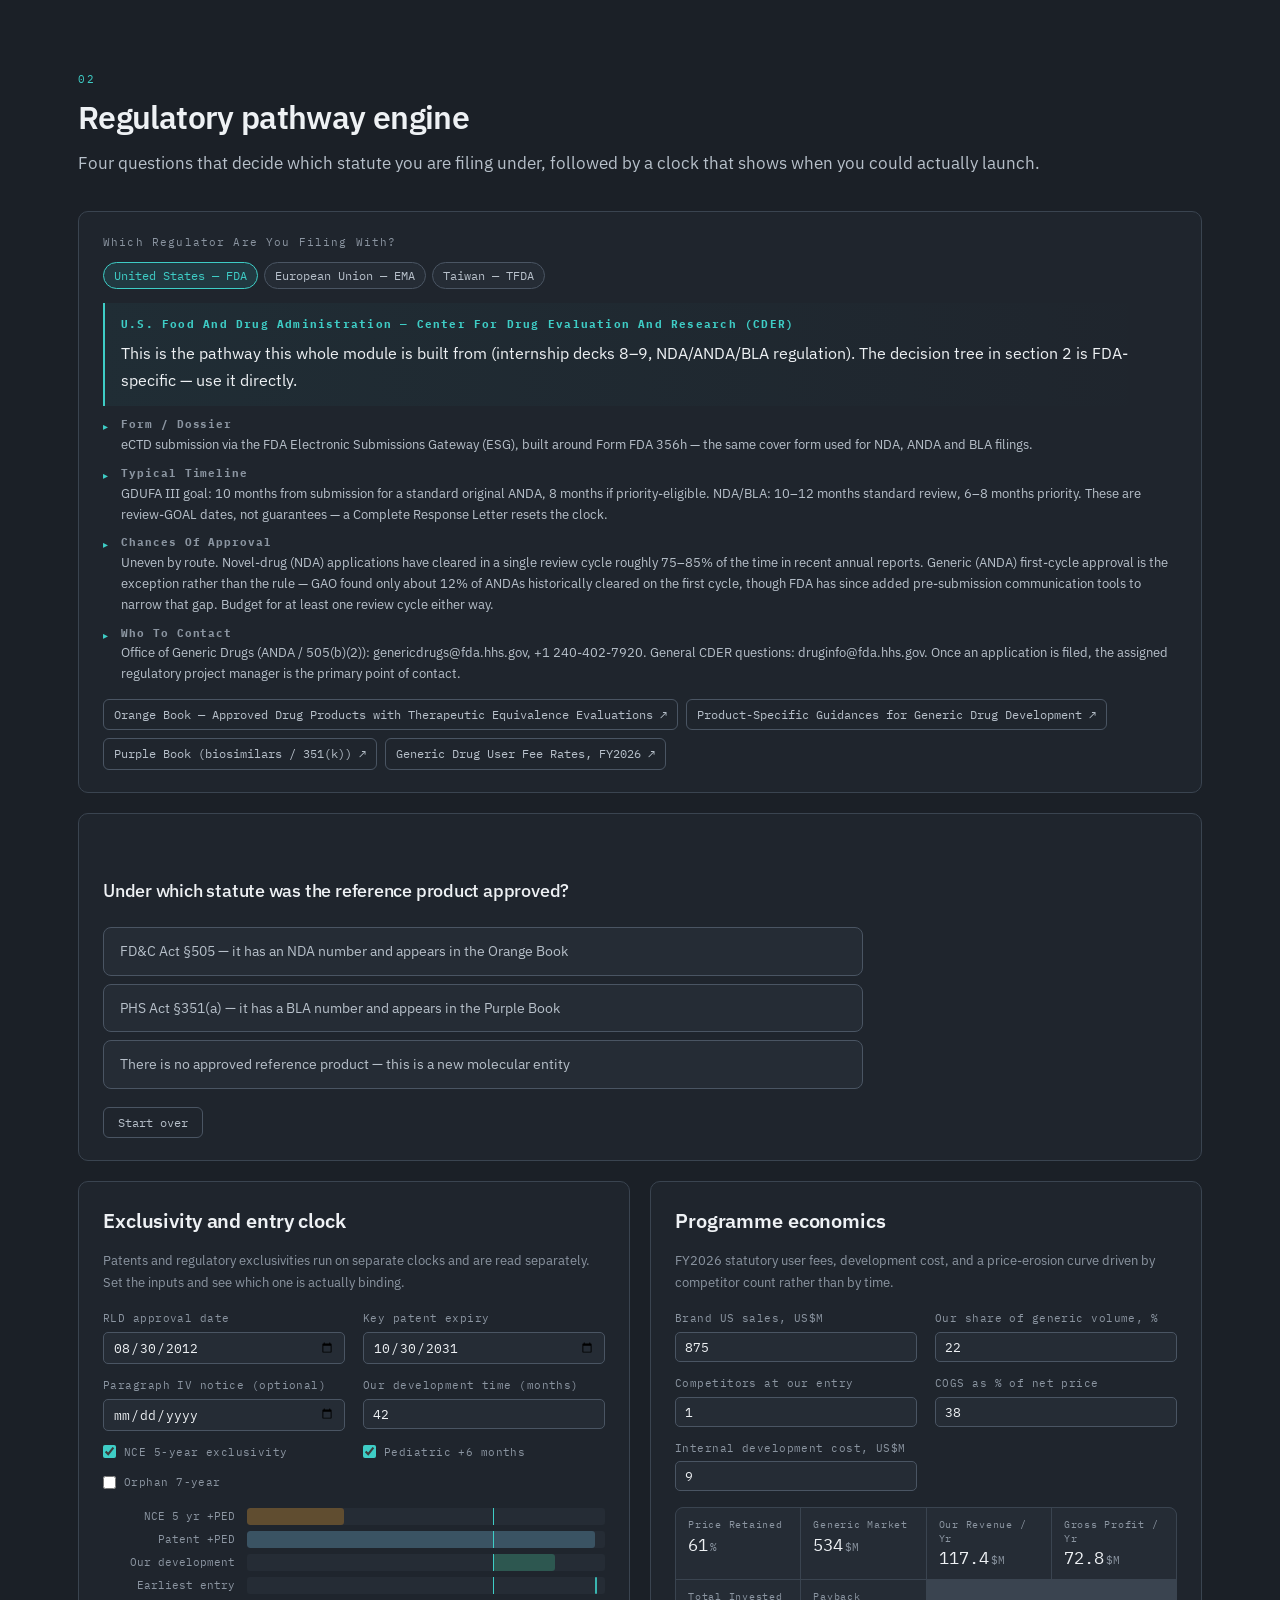
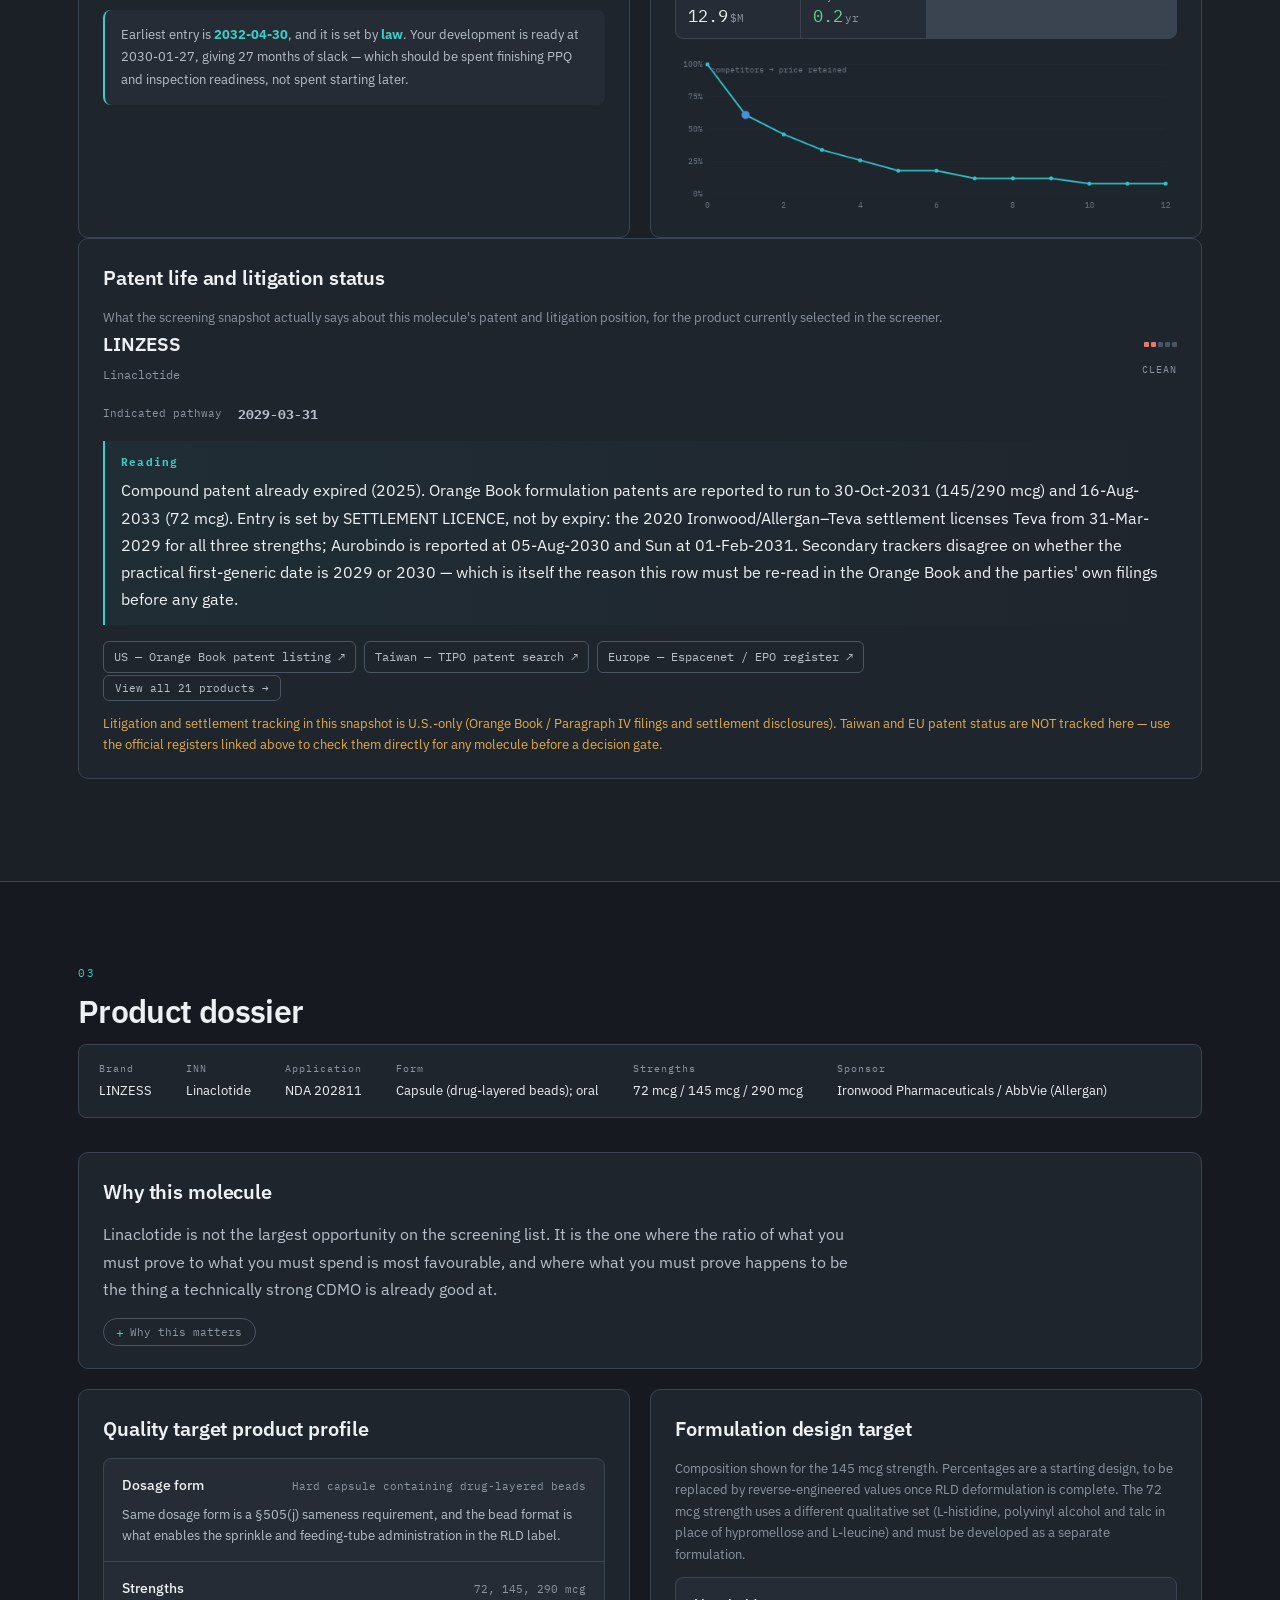
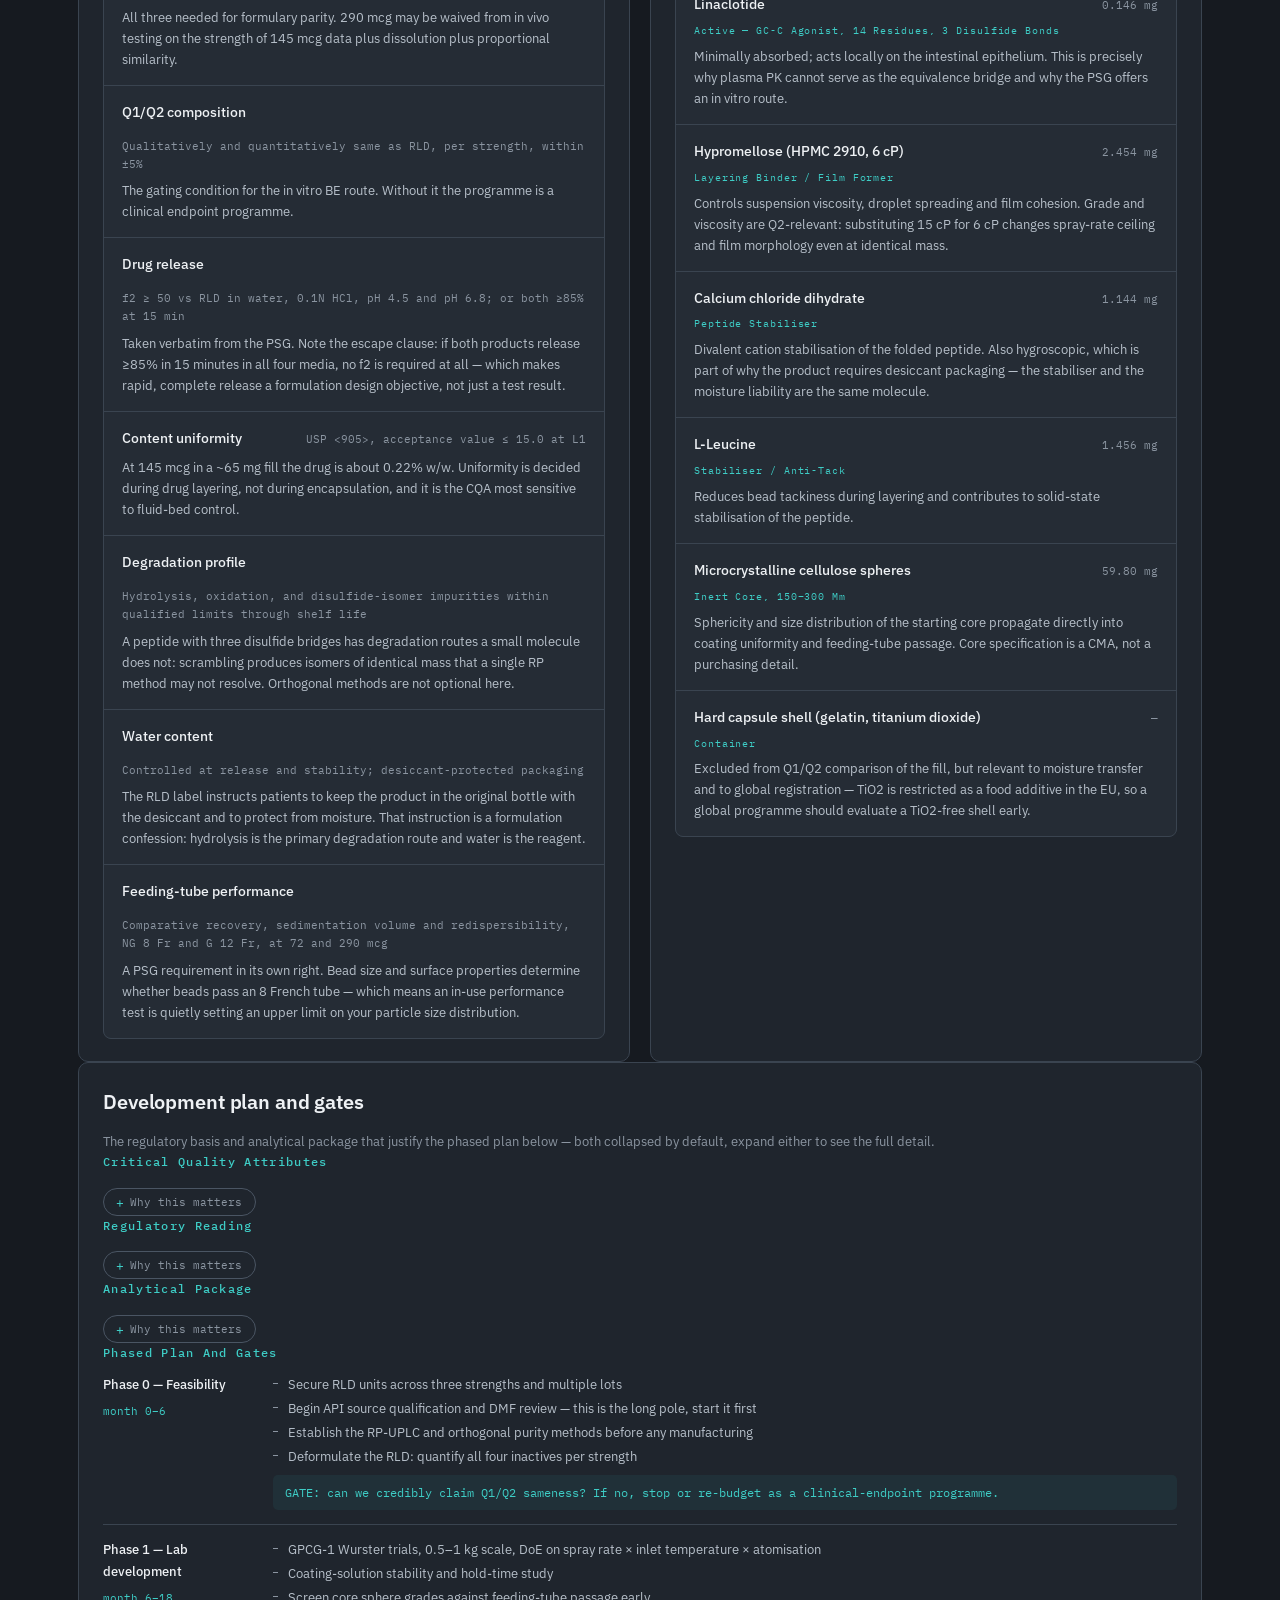
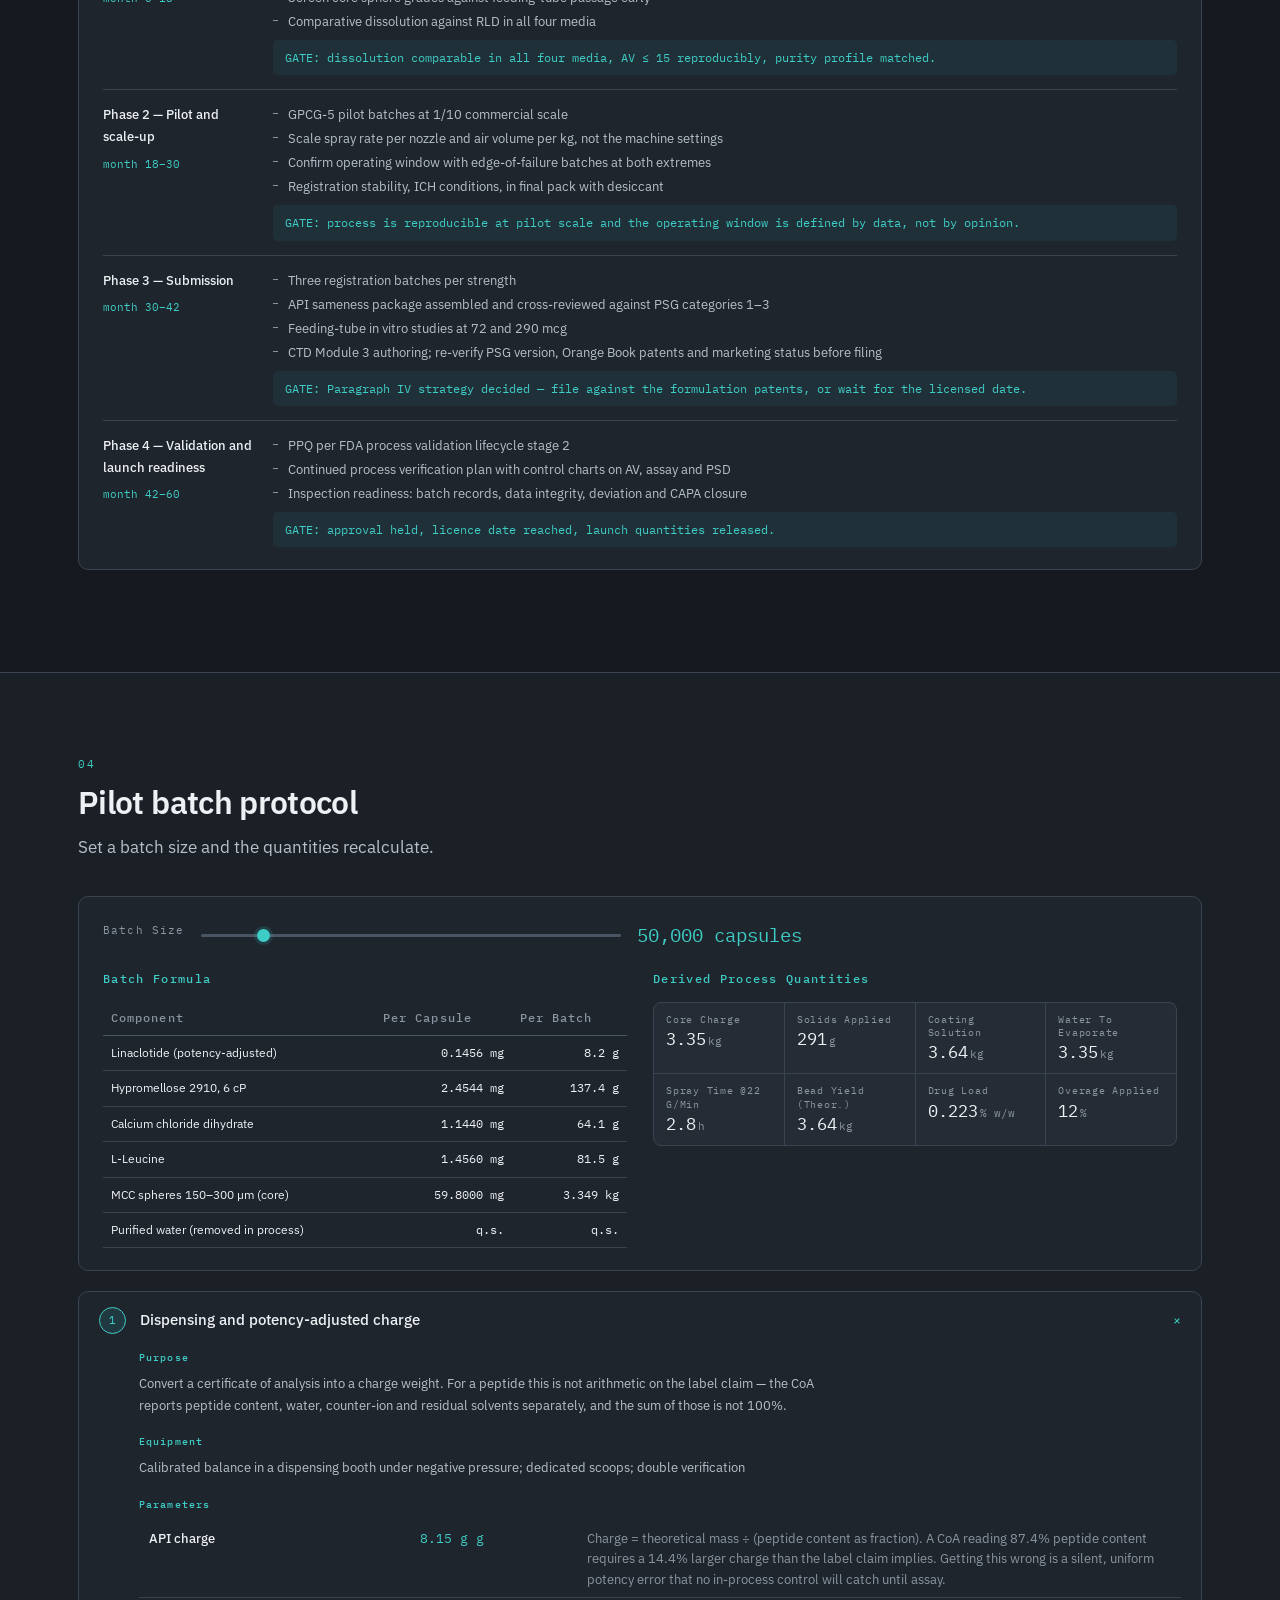
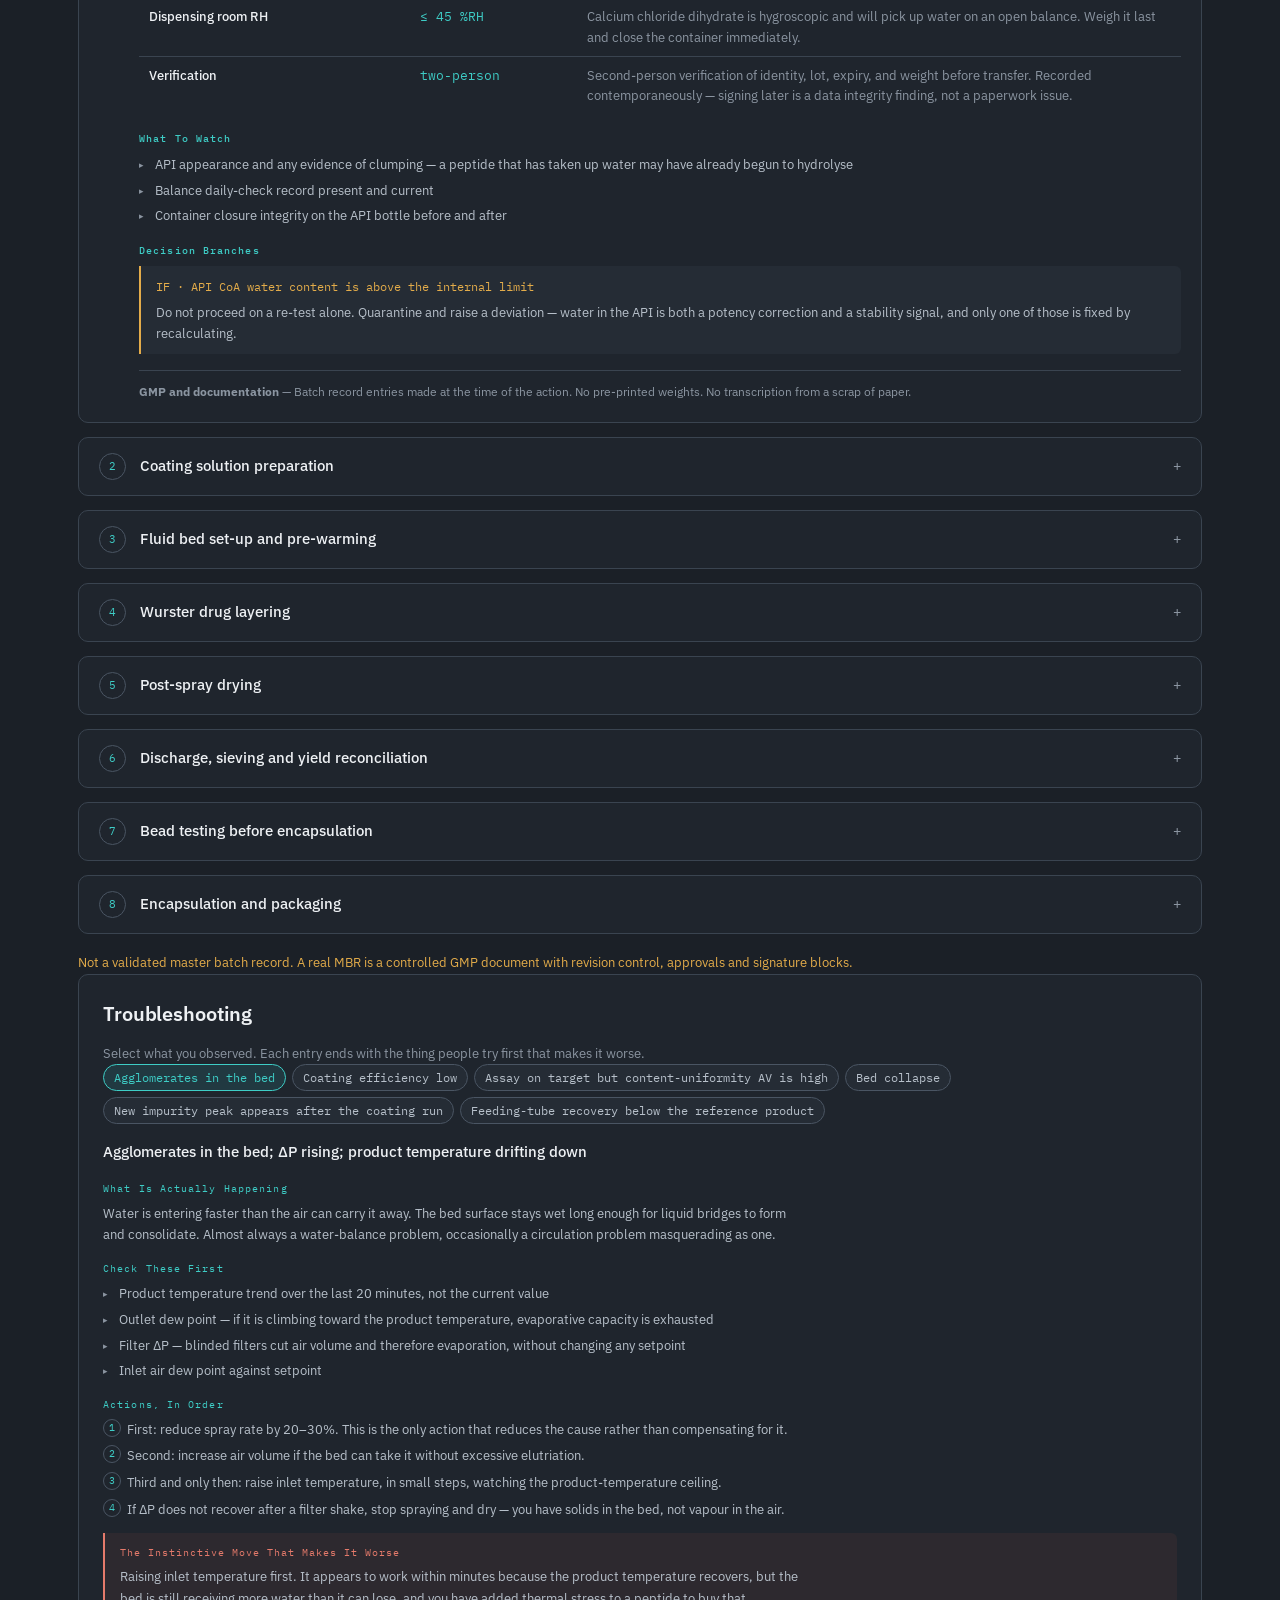
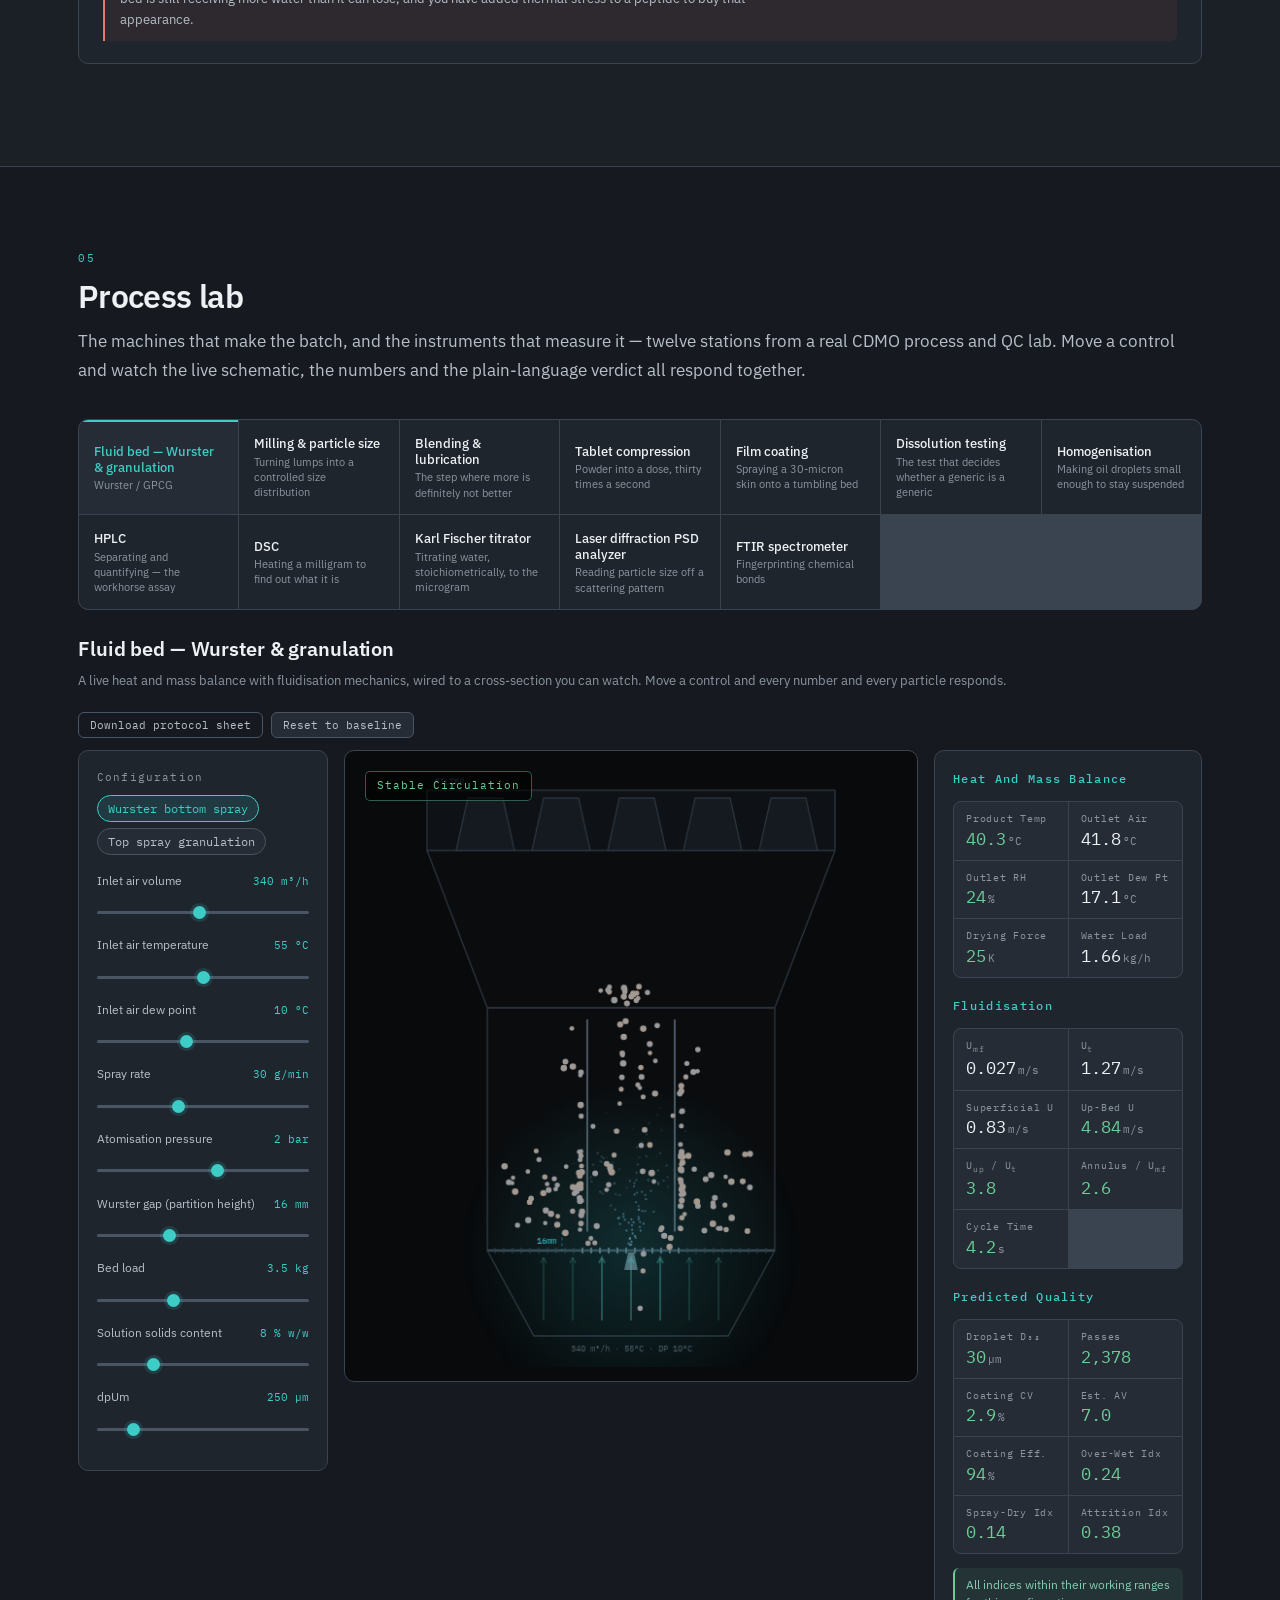
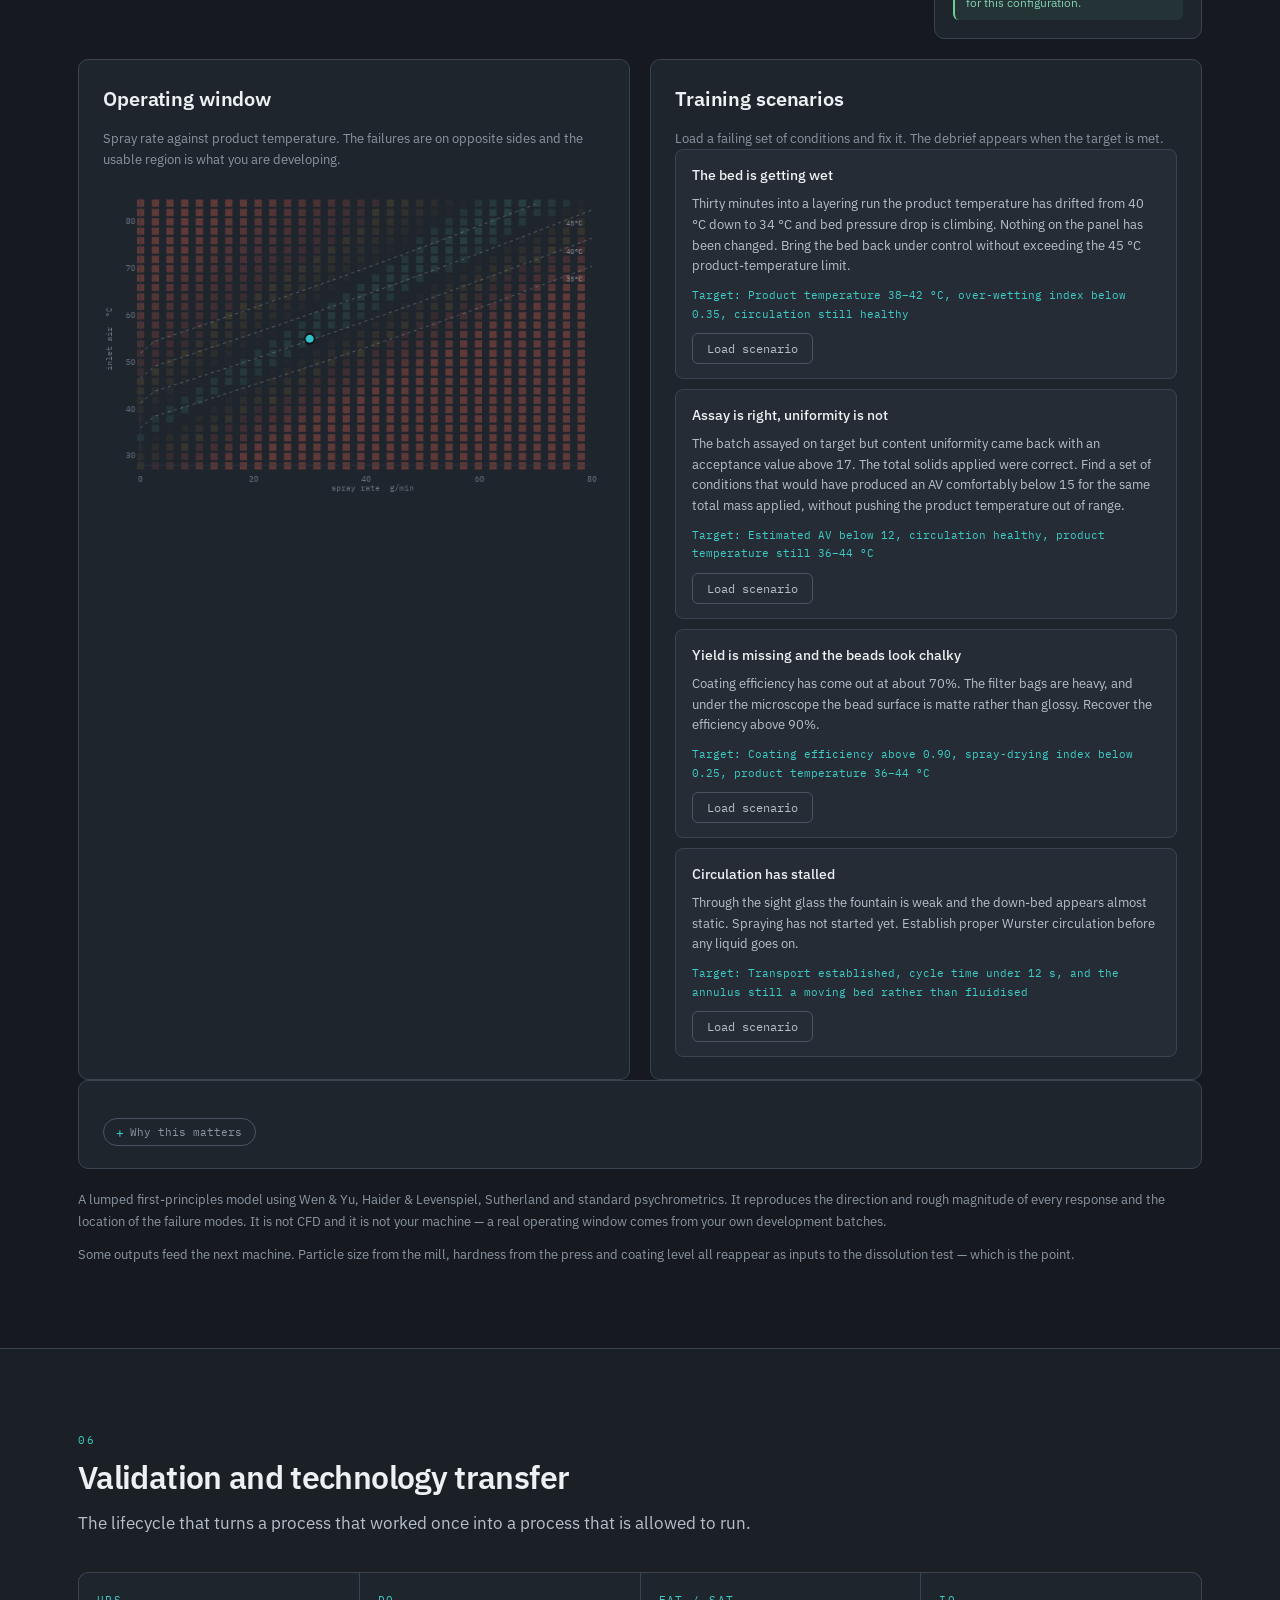
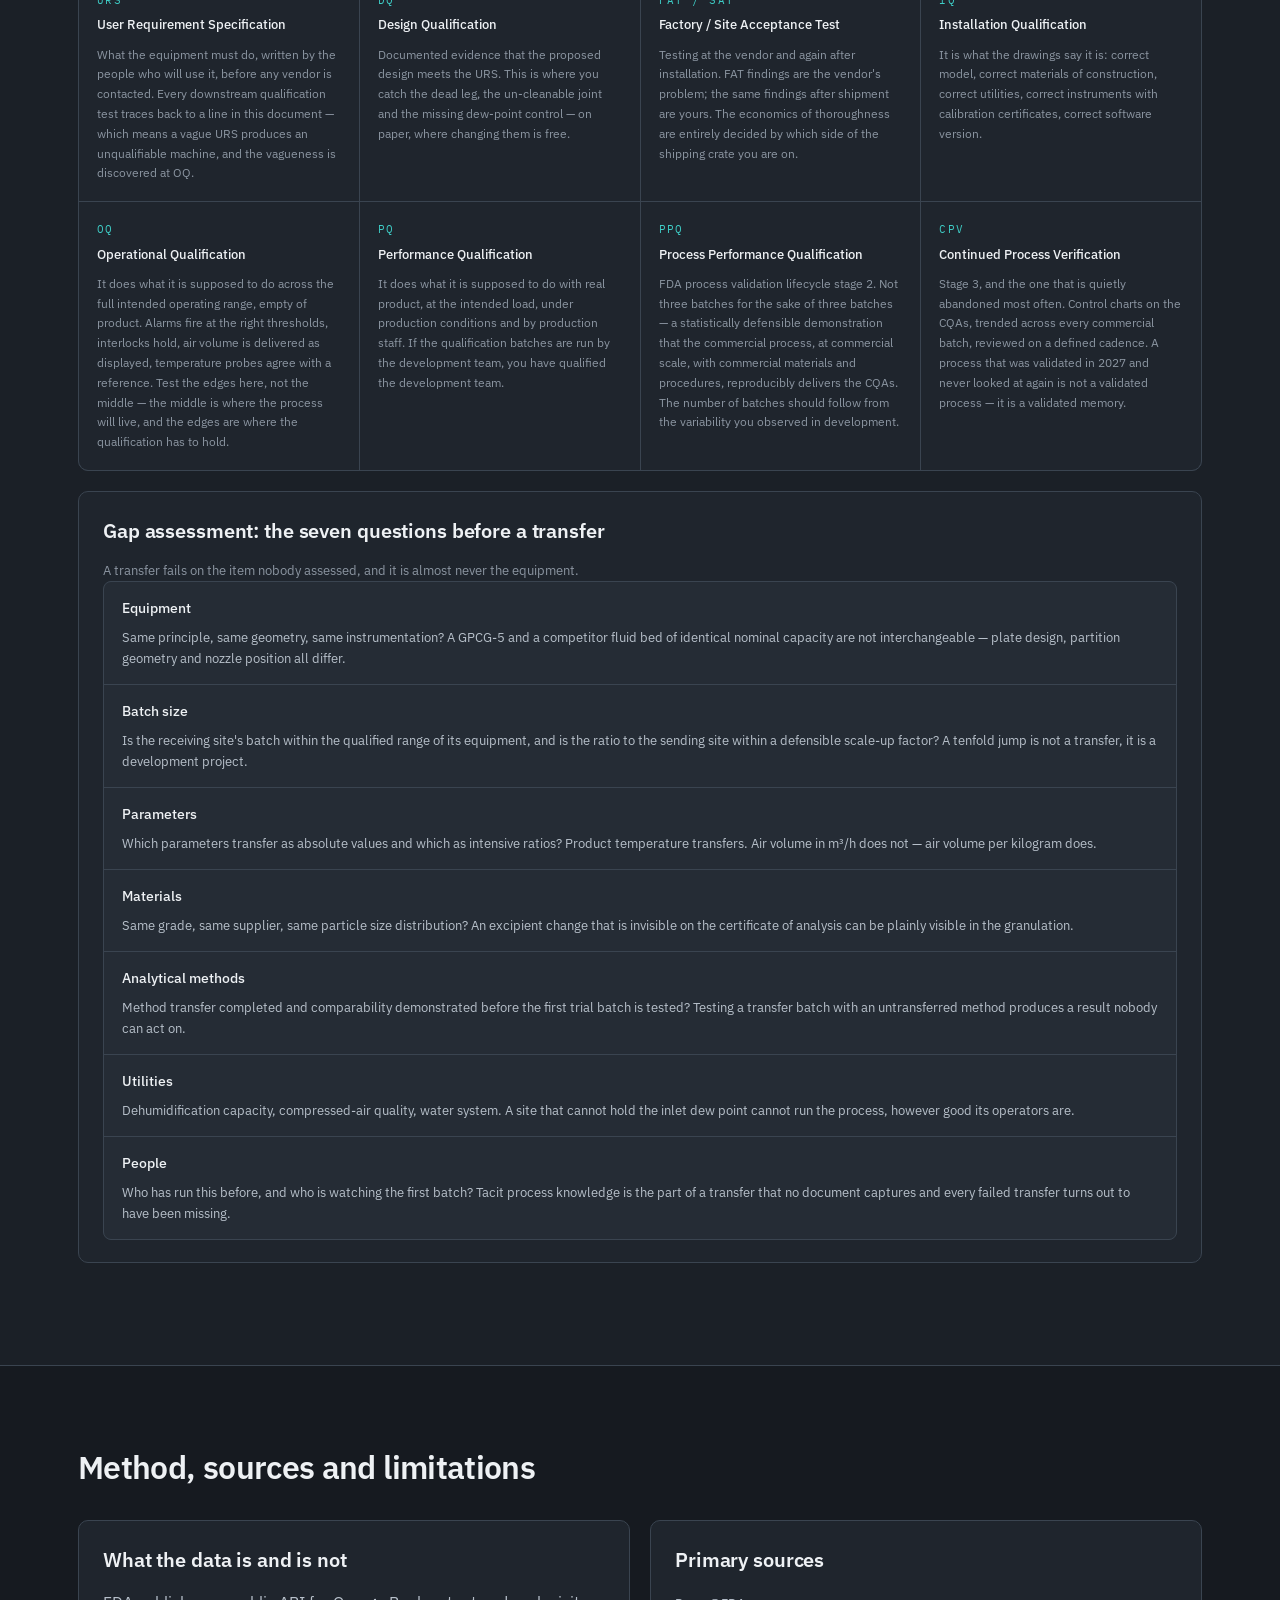
==== commit 0514ad6d: "Merge instrument bench into Process Lab as 5 full simulator tabs; animate all 11 machines The standa" ====
--- a/index.html
+++ b/index.html
@@ -293,6 +293,7 @@
           <div id="opControls"></div>
         </aside>
         <div class="panel op-chart">
+          <div class="op-anim-wrap"><canvas id="opAnimCanvas" width="720" height="180"></canvas></div>
           <canvas id="opCanvas" width="720" height="420"></canvas>
         </div>
       </div>
@@ -375,12 +376,6 @@
       </div>
 
       <p class="fine" data-t="fb.modelNote"></p>
-    </div>
-
-    <div class="panel instr-panel">
-      <h3 data-t="instr.title"></h3>
-      <p class="fine" data-t="instr.lead"></p>
-      <div id="instrGrid" class="instr-grid"></div>
     </div>
 
     <p class="fine" data-t="lab.chainNote"></p>
@@ -448,6 +443,7 @@
 <script src="data/protocolTemplates.js"></script>
 <script src="data/fluidbed.js"></script>
 <script src="data/unitops.js"></script>
+<script src="data/instruments.js"></script>
 <script src="data/labTroubleshoot.js"></script>
 <script src="assets/app.js"></script>
 </body>
--- a/assets/styles.css
+++ b/assets/styles.css
@@ -609,82 +609,9 @@
   flex-wrap:wrap;gap:6px;align-items:center}
 .fp-ops .mini-label{margin-bottom:0;margin-right:4px}
 
-/* ---------- instrument bench ---------- */
-.instr-panel{margin-top:22px}
-.instr-grid{
-  display:grid;grid-template-columns:repeat(auto-fill,minmax(240px,1fr));
-  gap:14px;margin-top:16px;
-}
-.instr-card{
-  background:var(--panel2);border:1px solid var(--line2);border-radius:var(--r);
-  padding:14px;display:flex;flex-direction:column;gap:8px;
-}
-.instr-stage{
-  background:var(--bg2);border:1px solid var(--line);border-radius:8px;
-  display:flex;align-items:center;justify-content:center;padding:8px;
-}
-.instr-svg{width:100%;height:auto;max-height:96px}
-.instr-svg .instr-static{fill:none;stroke:var(--ink3);stroke-width:2}
-.instr-svg rect.instr-static{fill:var(--panel);stroke:var(--line2)}
-.instr-svg .instr-column{fill:var(--bg2)}
-.instr-svg .instr-beaker,.instr-svg .instr-vessel{fill:var(--bg2)}
-.instr-svg .instr-refpan{fill:var(--panel)}
-.instr-svg .instr-beam{stroke:var(--ink3);stroke-dasharray:3 3}
-.instr-svg .anim-part{animation-play-state:paused}
-.instr-card.playing .anim-part{animation-play-state:running}
-.instr-body h4{font-size:14px;margin-bottom:2px}
-.instr-full{font-family:var(--mono);font-size:10.5px;color:var(--ink3);margin-bottom:4px}
-.instr-use{font-size:12.5px;color:var(--ink2);line-height:1.55}
-.instr-use b{color:var(--ink3);font-family:var(--mono);font-size:10.5px;text-transform:capitalize;display:block;margin-bottom:2px}
-.instr-play{align-self:flex-start;margin-top:2px}
-.instr-steps{margin-top:4px;font-size:12.5px;color:var(--ink2)}
-.instr-steps b{color:var(--ink3);font-family:var(--mono);font-size:10.5px;text-transform:capitalize;display:block;margin-bottom:4px}
-.instr-steps ol{padding-left:18px;display:flex;flex-direction:column;gap:4px}
-
-/* HPLC: reciprocating piston + analyte band travelling the column + trace draw */
-.instr-svg .instr-piston{fill:var(--acc);animation:instrPiston 1s ease-in-out infinite}
-.instr-svg .instr-band{fill:var(--acc);animation:instrBand 2.2s linear infinite}
-.instr-svg .instr-trace{fill:none;stroke:var(--acc2);stroke-width:2;
-  stroke-dasharray:60;stroke-dashoffset:60;animation:instrDraw 2.2s linear infinite}
-@keyframes instrPiston{0%,100%{transform:translateY(0)}50%{transform:translateY(5px)}}
-@keyframes instrBand{0%{transform:translateX(0)}100%{transform:translateX(64px)}}
-@keyframes instrDraw{0%{stroke-dashoffset:60}70%,100%{stroke-dashoffset:0}}
-
-/* DSC: pan wobble on ramp + heat-flow trace draws left to right */
-.instr-svg .instr-pan{fill:var(--acc);animation:instrPanHeat 1.4s ease-in-out infinite}
-.instr-svg .instr-dsctrace{fill:none;stroke:var(--acc2);stroke-width:2;
-  stroke-dasharray:140;stroke-dashoffset:140;animation:instrDscDraw 2.4s ease-in-out infinite}
-@keyframes instrPanHeat{0%,100%{transform:translateY(0)}50%{transform:translateY(-2px)}}
-@keyframes instrDscDraw{0%{stroke-dashoffset:140}80%,100%{stroke-dashoffset:0}}
-
-/* Karl Fischer: drop falls, liquid tint shifts at the endpoint */
-.instr-svg .instr-drop{fill:var(--acc2);animation:instrDrop 1.1s ease-in infinite}
-.instr-svg .instr-liquid{fill:var(--acc);opacity:.55;animation:instrTitrate 2.4s ease-in-out infinite}
-@keyframes instrDrop{0%{transform:translateY(0);opacity:1}80%{transform:translateY(26px);opacity:1}100%{transform:translateY(28px);opacity:0}}
-@keyframes instrTitrate{0%,40%{fill:var(--acc)}70%,100%{fill:var(--acc2)}}
-
-/* Particle size analyzer: scattering rings pulse outward */
-.instr-svg .instr-ring{fill:none;stroke:var(--acc);stroke-width:2;transform-origin:80px 47px;
-  animation:instrRing 1.8s ease-out infinite}
-.instr-svg .instr-ring2{animation-delay:.5s}
-.instr-svg .instr-ring3{animation-delay:1s}
-@keyframes instrRing{0%{transform:scale(.3);opacity:1}100%{transform:scale(2.6);opacity:0}}
-
-/* Dissolution: paddle spins, particle shrinks as it dissolves */
-.instr-svg .instr-paddle{stroke:var(--acc2);stroke-width:3;animation:instrSpin 1.4s linear infinite}
-.instr-svg .instr-particle{fill:var(--acc);animation:instrShrink 2.6s ease-in infinite}
-@keyframes instrSpin{to{transform:rotate(360deg)}}
-@keyframes instrShrink{0%{r:7;opacity:1}90%,100%{r:0;opacity:0}}
-
-/* FTIR: interferometer mirror sweeps, spectrum trace draws */
-.instr-svg .instr-mirror{fill:var(--acc);animation:instrMirror 1.2s ease-in-out infinite}
-.instr-svg .instr-ftirtrace{fill:none;stroke:var(--acc2);stroke-width:2;
-  stroke-dasharray:60;stroke-dashoffset:60;animation:instrDraw 2.4s linear infinite}
-@keyframes instrMirror{0%,100%{transform:translateX(-6px)}50%{transform:translateX(6px)}}
-
-@media(prefers-reduced-motion:reduce){
-  .instr-svg .anim-part{animation:none !important}
-}
+/* ---------- process-lab live schematic (all 11 machines) ---------- */
+.op-anim-wrap{background:#0a0d11;border-bottom:1px solid var(--line);padding:10px 16px 4px}
+#opAnimCanvas{width:100%;height:auto;display:block}
 
 /* ---------- responsive ---------- */
 @media(max-width:1080px){
@@ -693,7 +620,6 @@
   .screener-grid{grid-template-columns:1fr}
   .op-grid{grid-template-columns:1fr}
   .fig-grid{grid-template-columns:1fr}
-  .instr-grid{grid-template-columns:repeat(auto-fill,minmax(210px,1fr))}
 }
 @media(max-width:860px){
   .two-col,.two-col.tight{grid-template-columns:1fr}
@@ -705,7 +631,6 @@
   .step-b{padding-left:20px}
   .gbar{grid-template-columns:92px 1fr}
   .ctrl-grid{grid-template-columns:1fr}
-  .instr-grid{grid-template-columns:1fr}
   .lit-grid{grid-template-columns:1fr}
 }
 @media(max-width:520px){
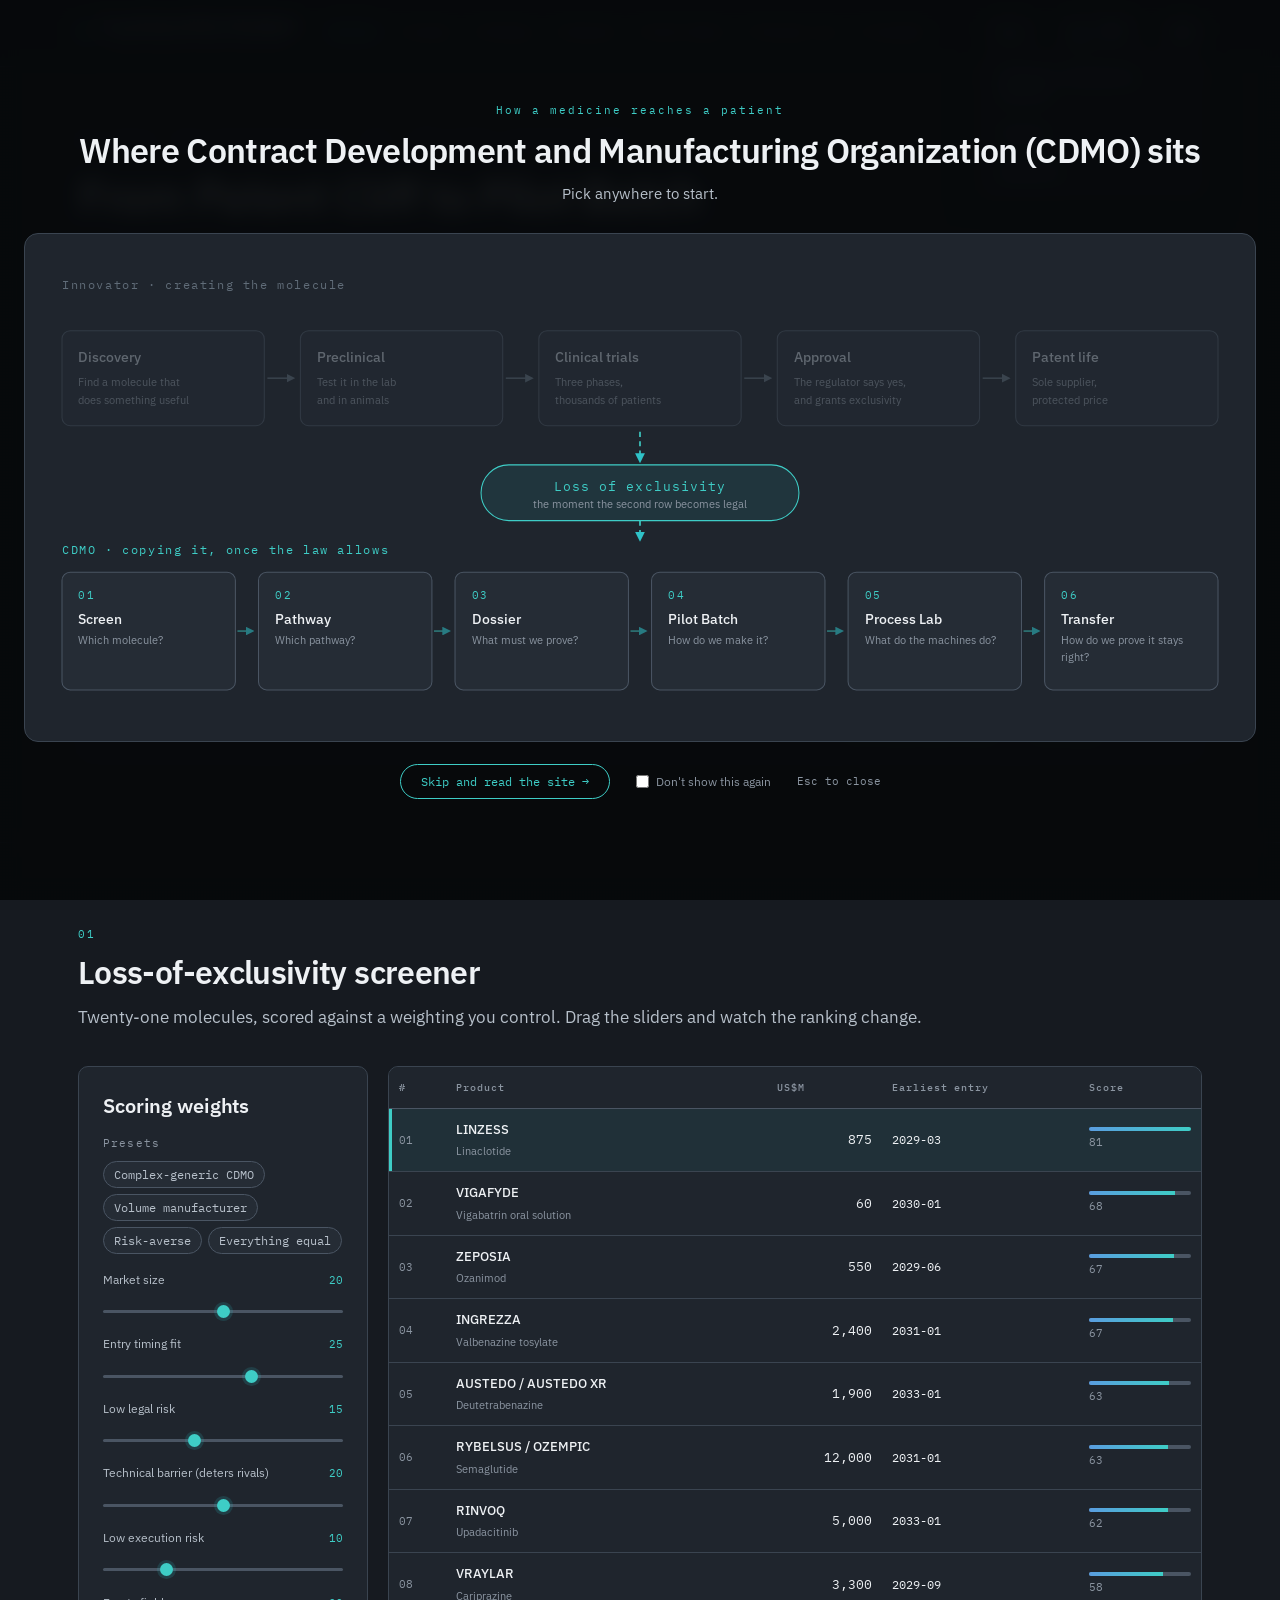
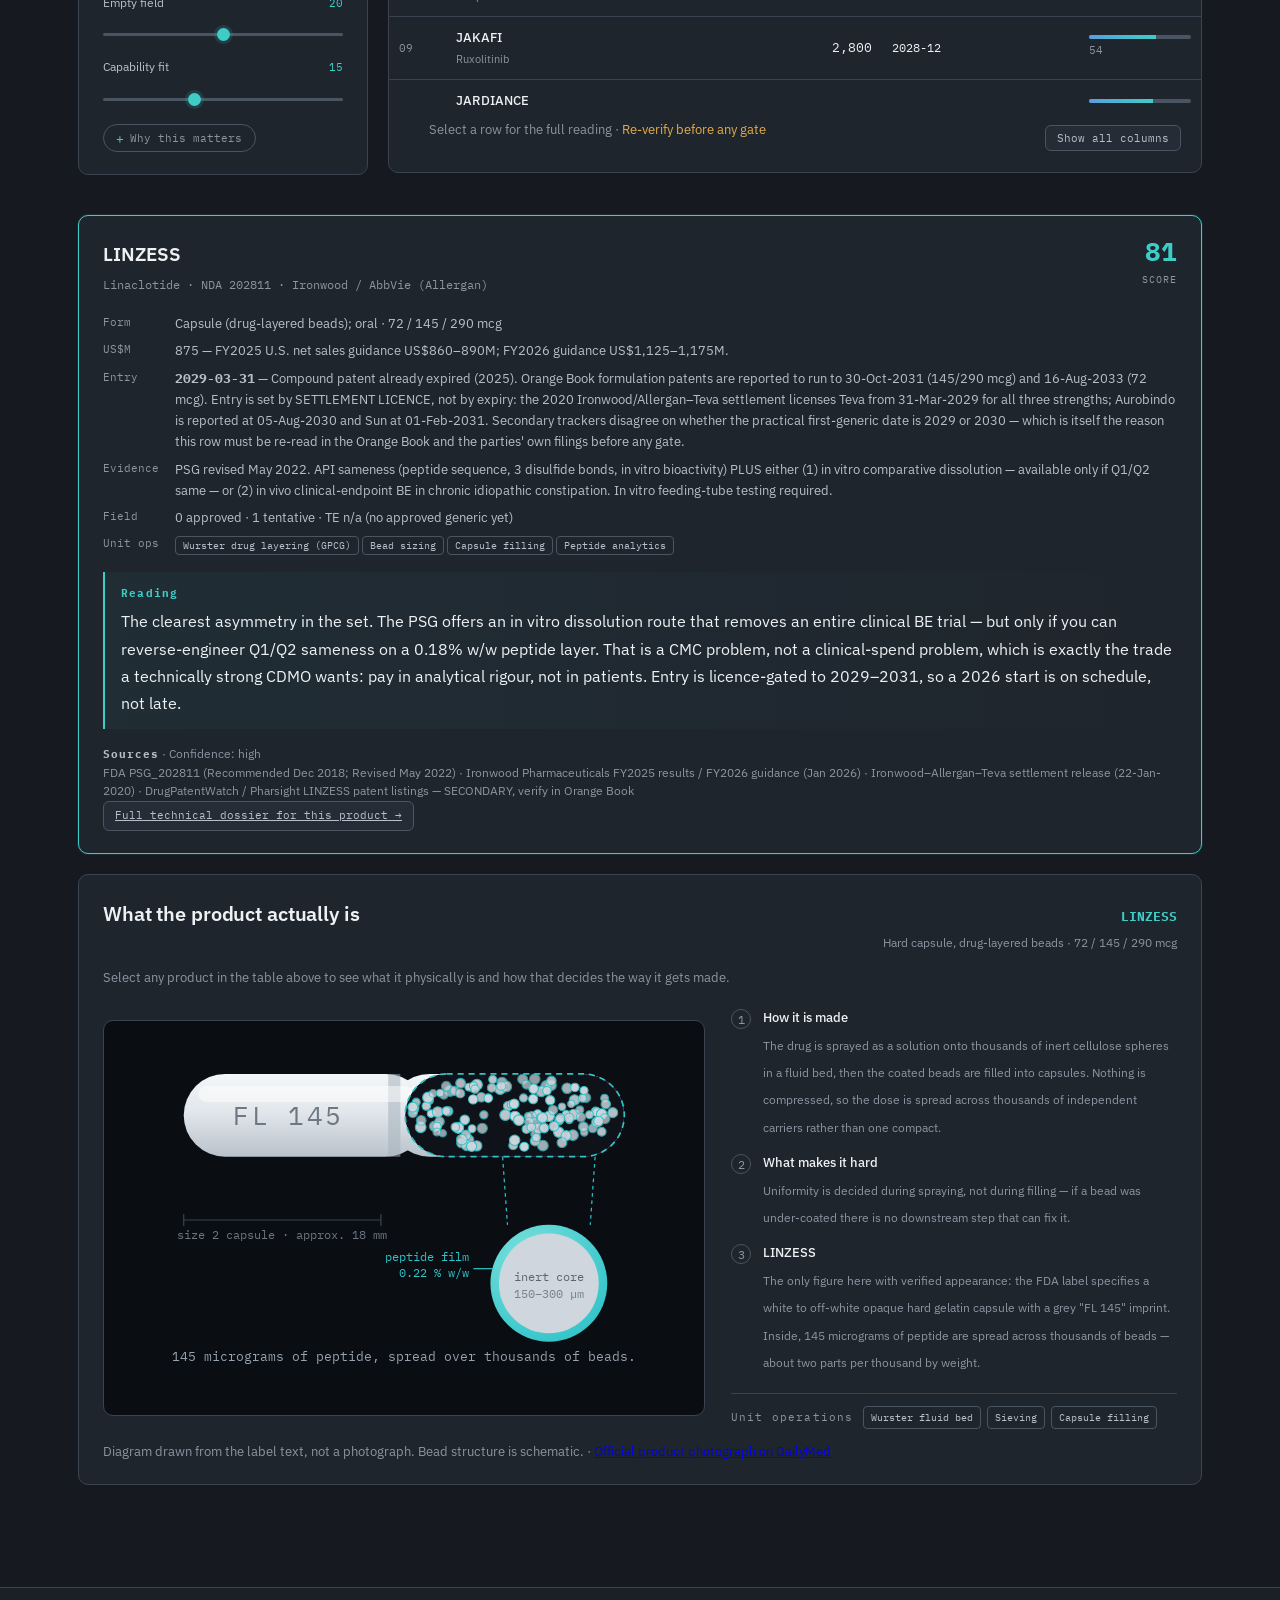
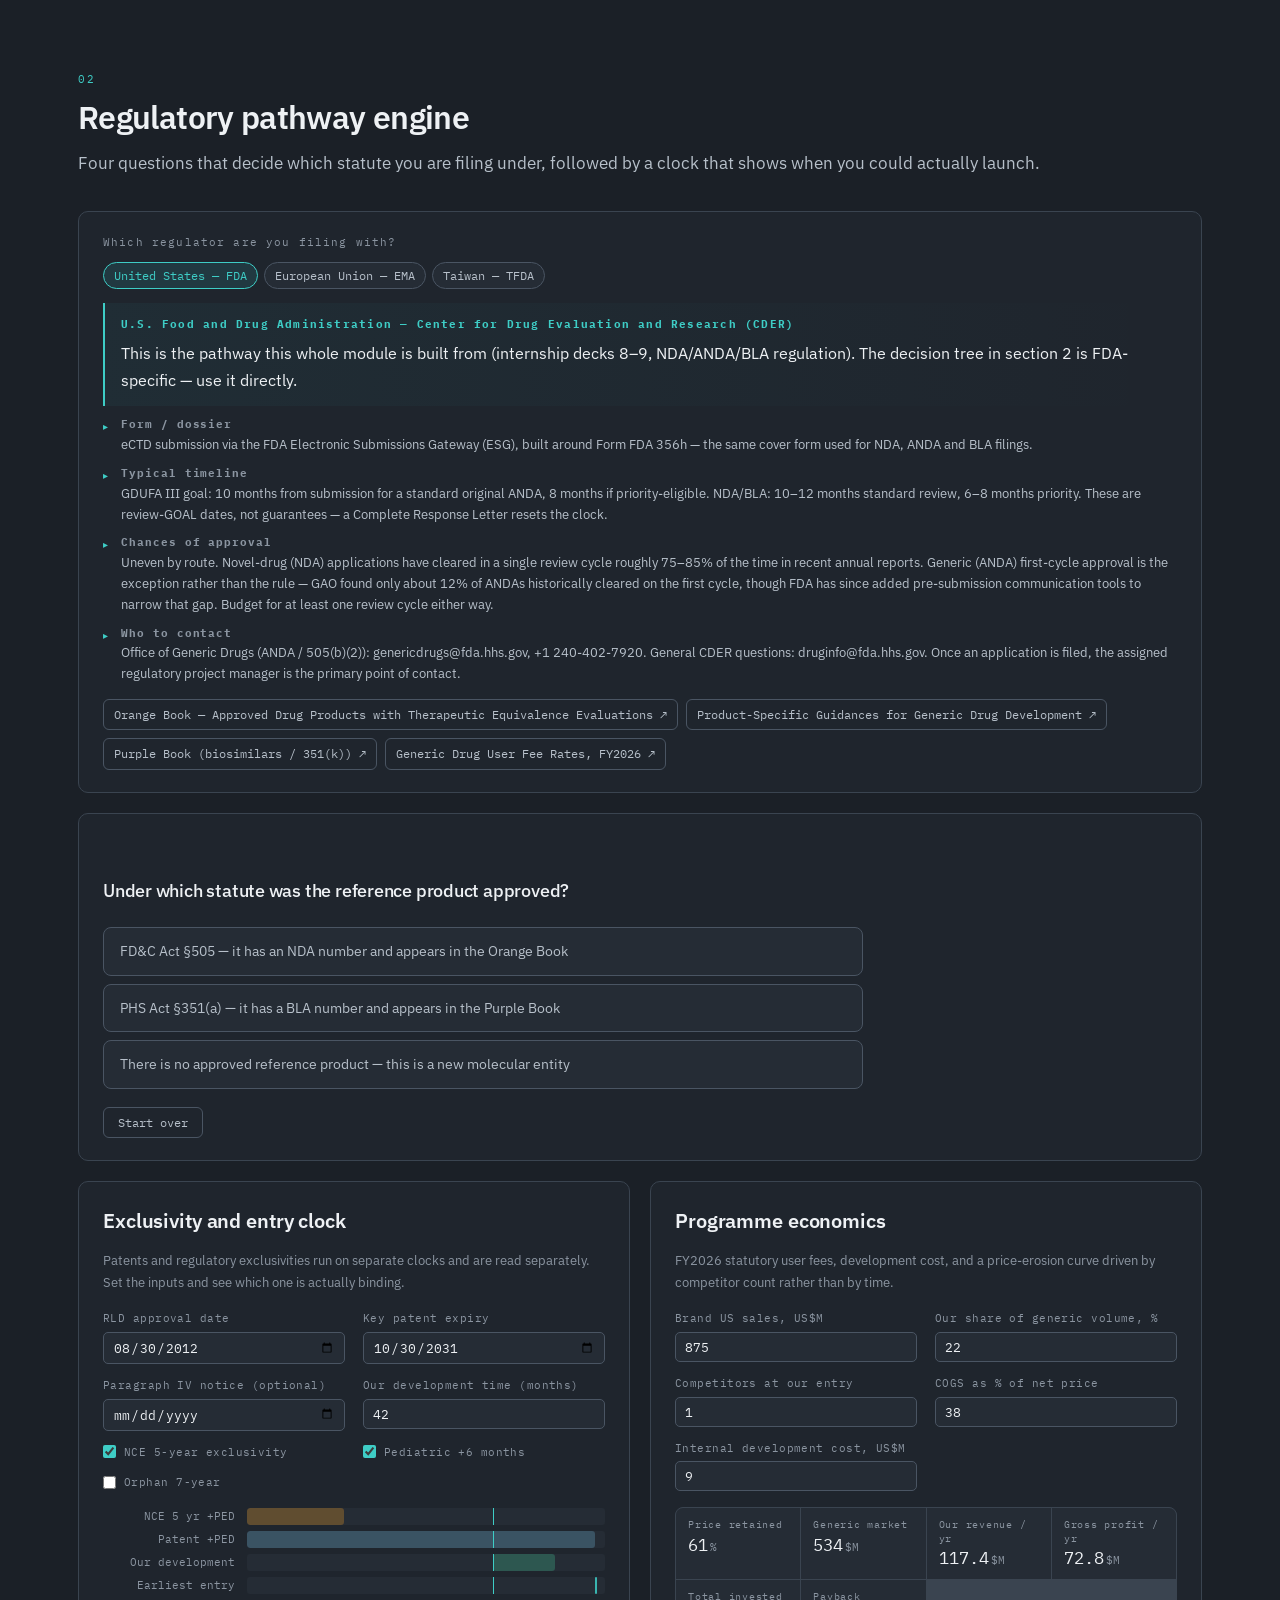
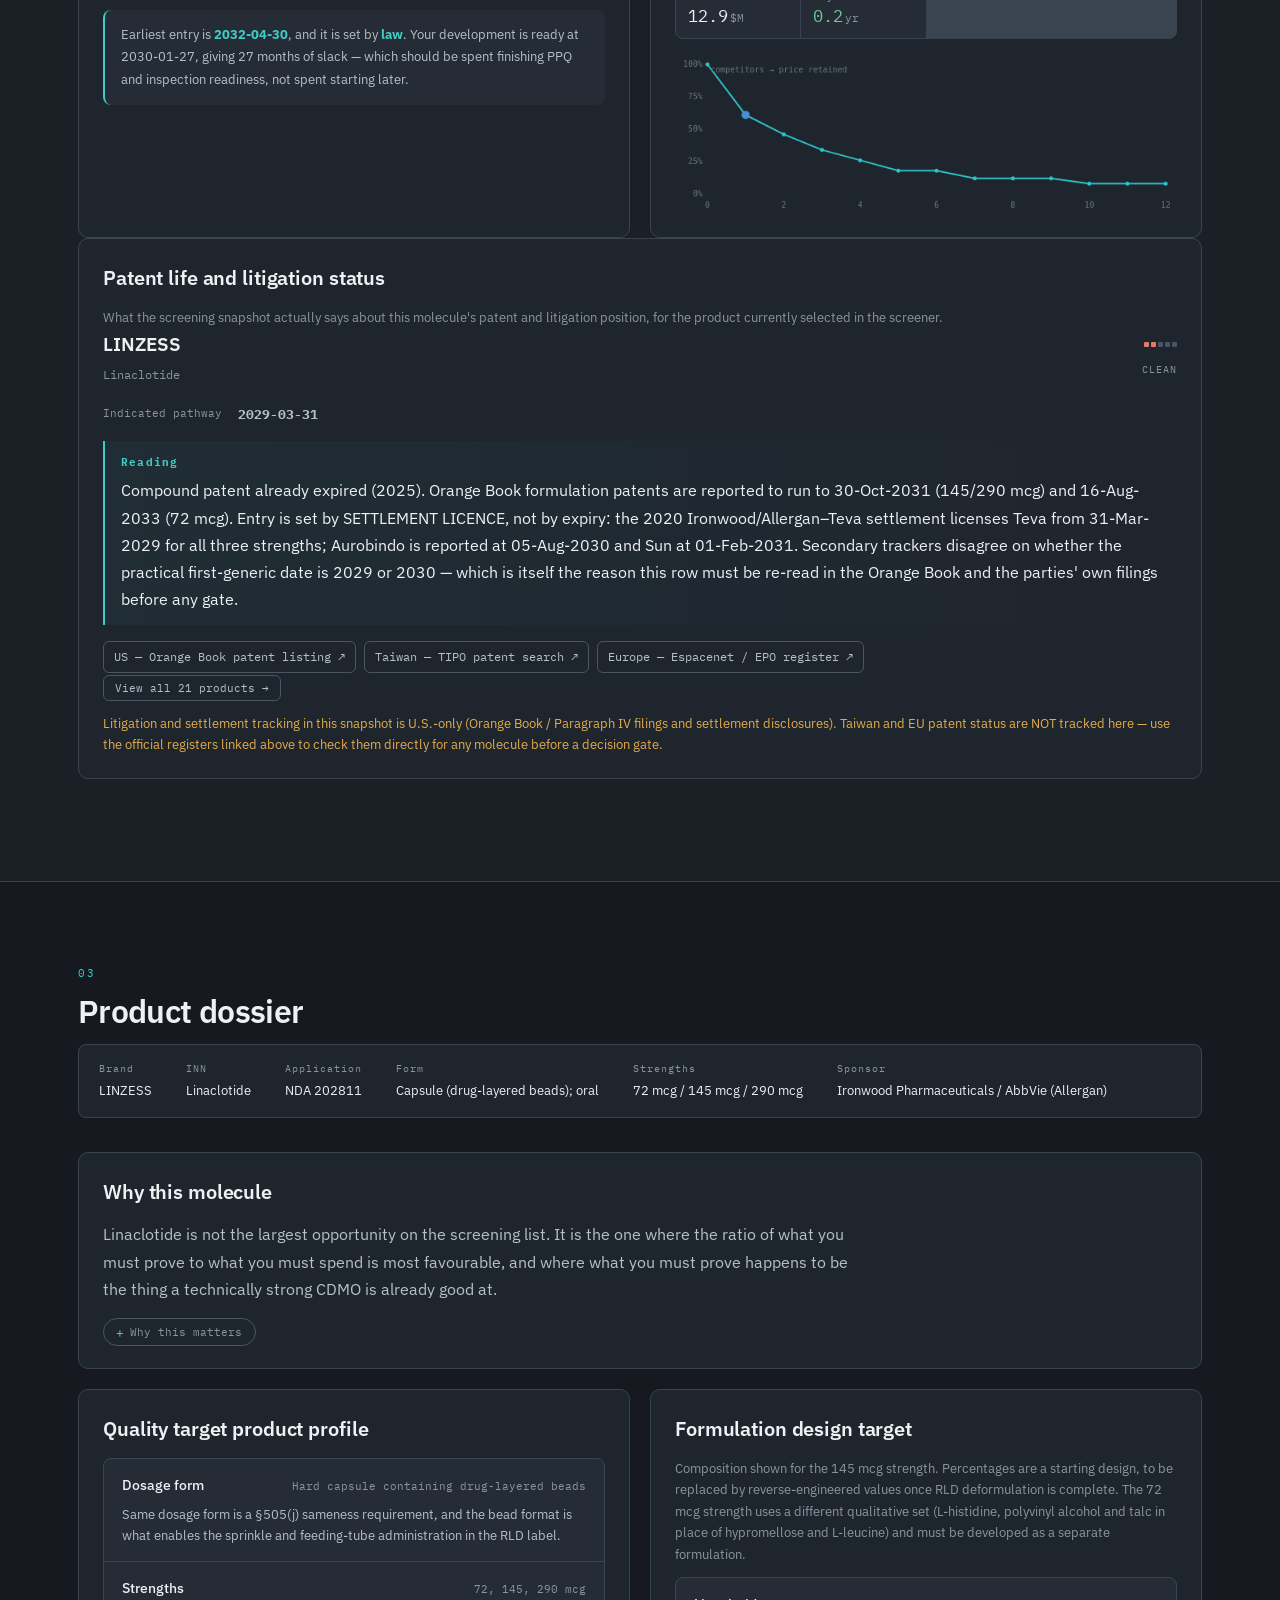
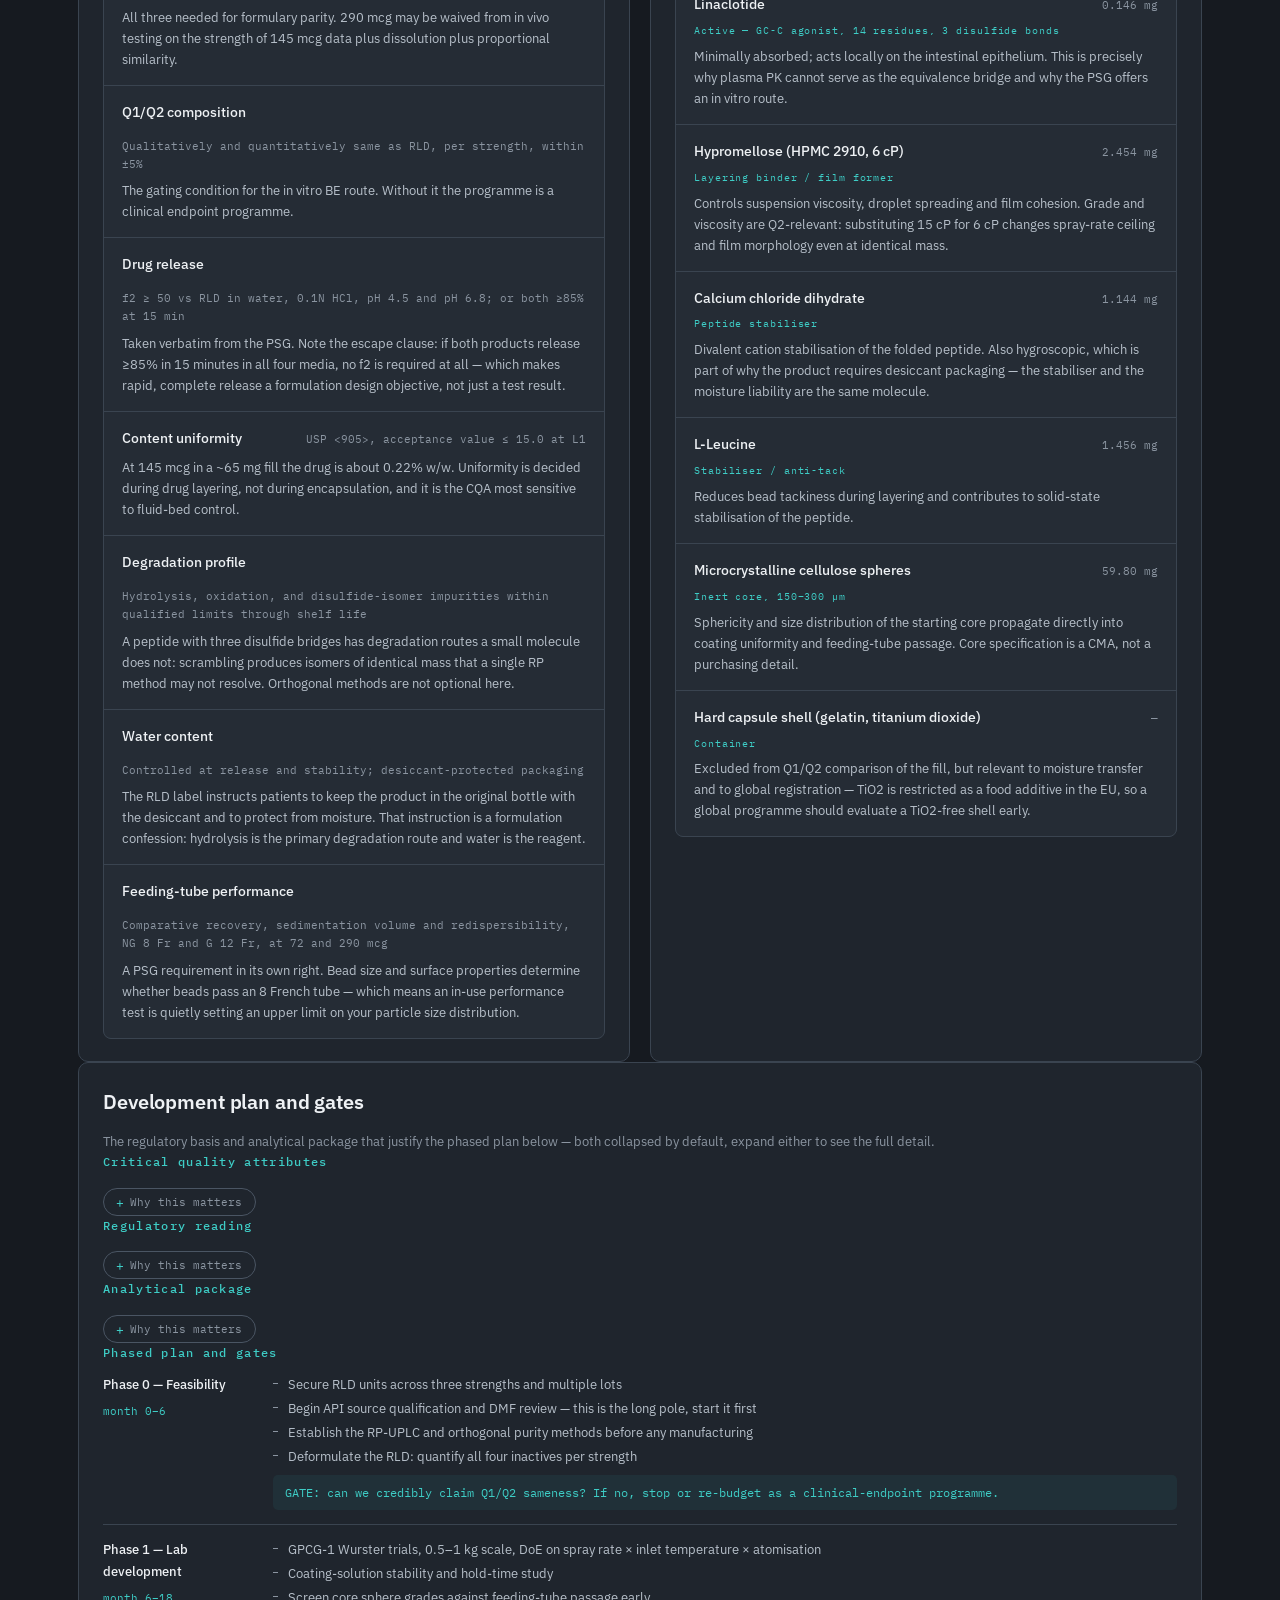
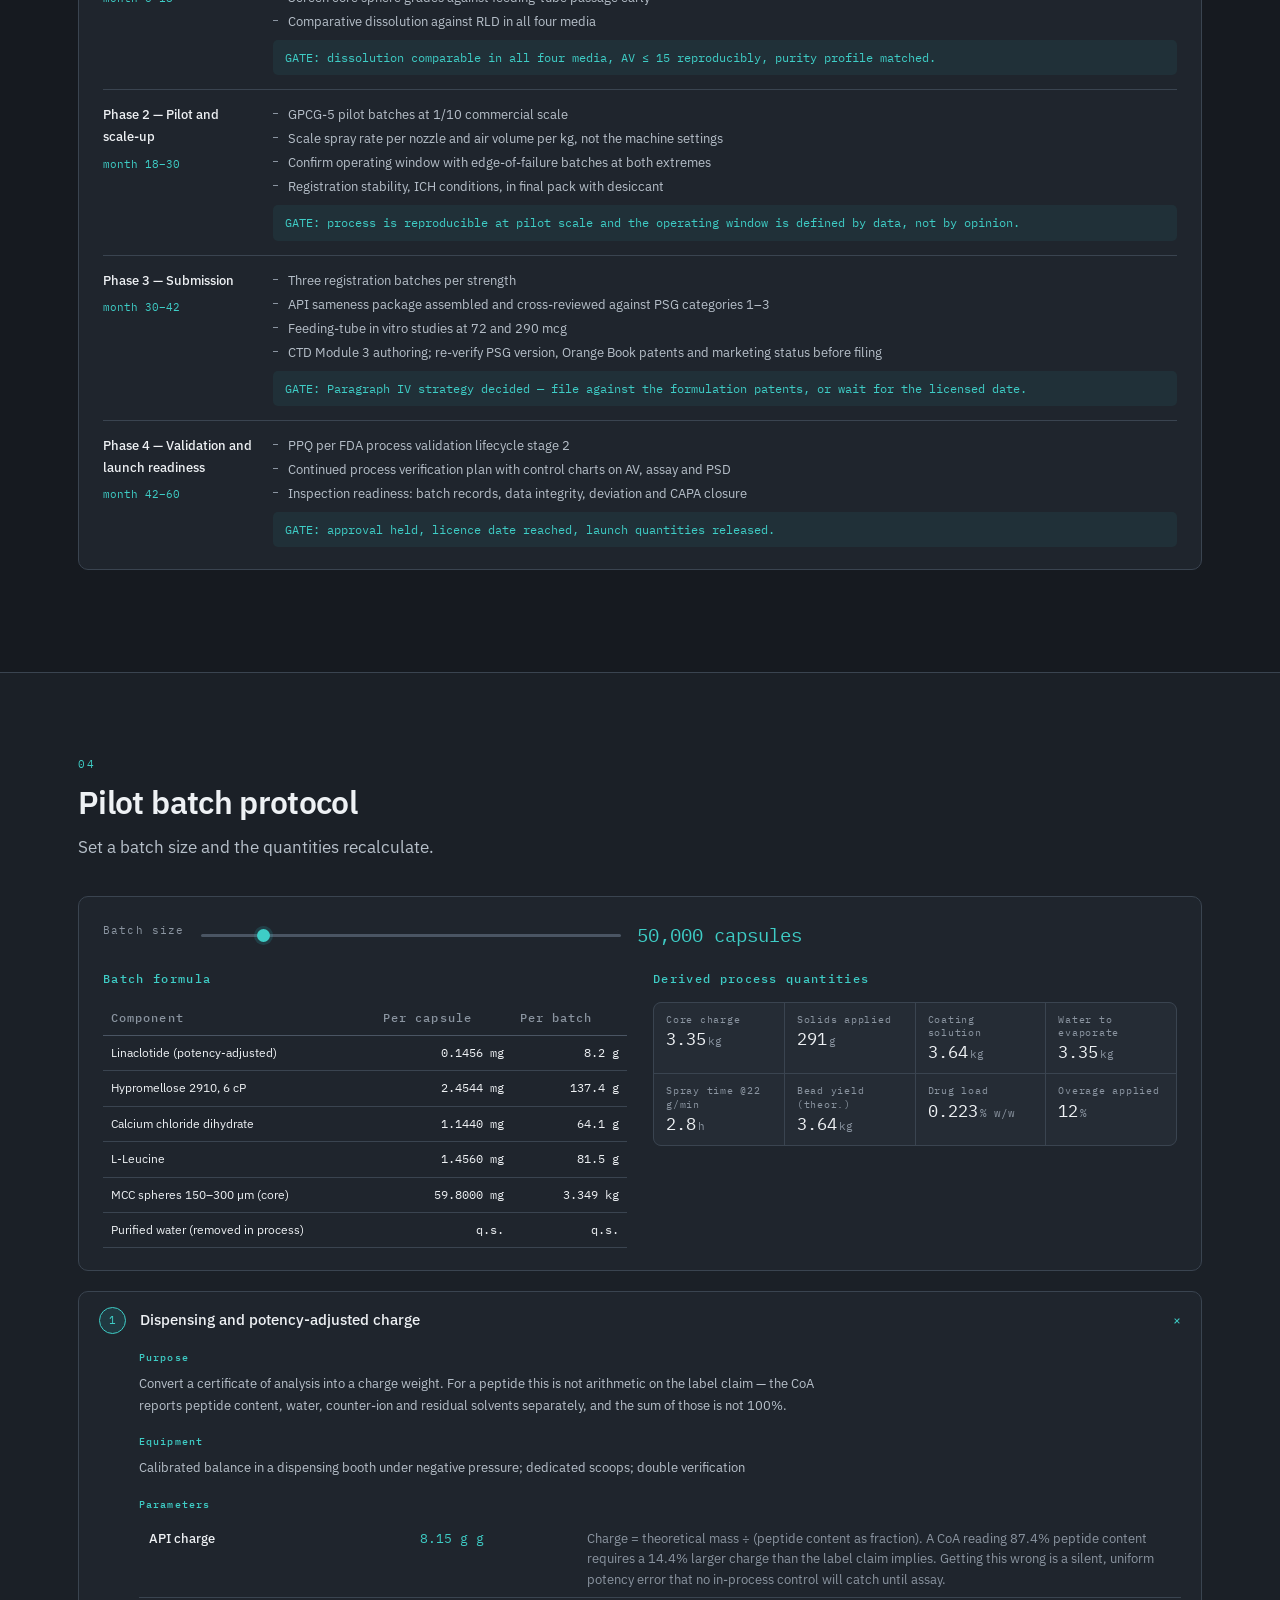
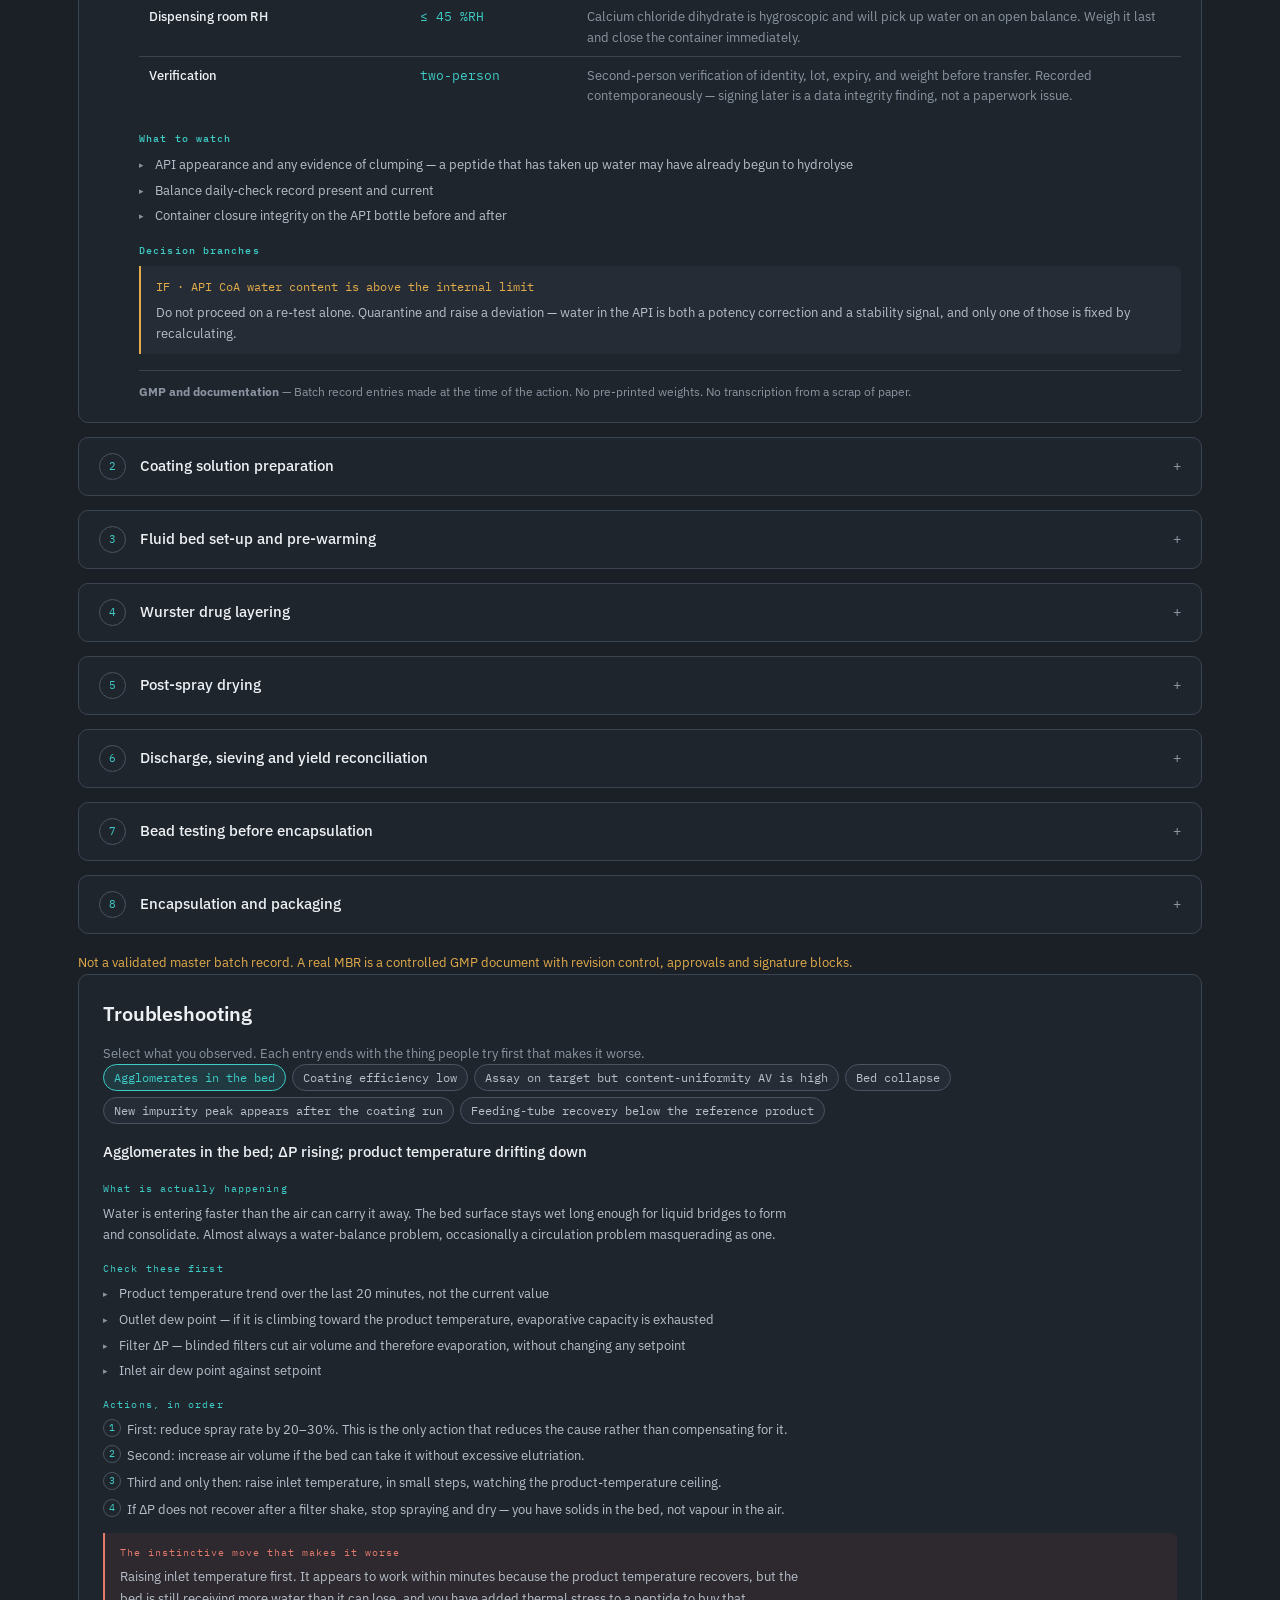
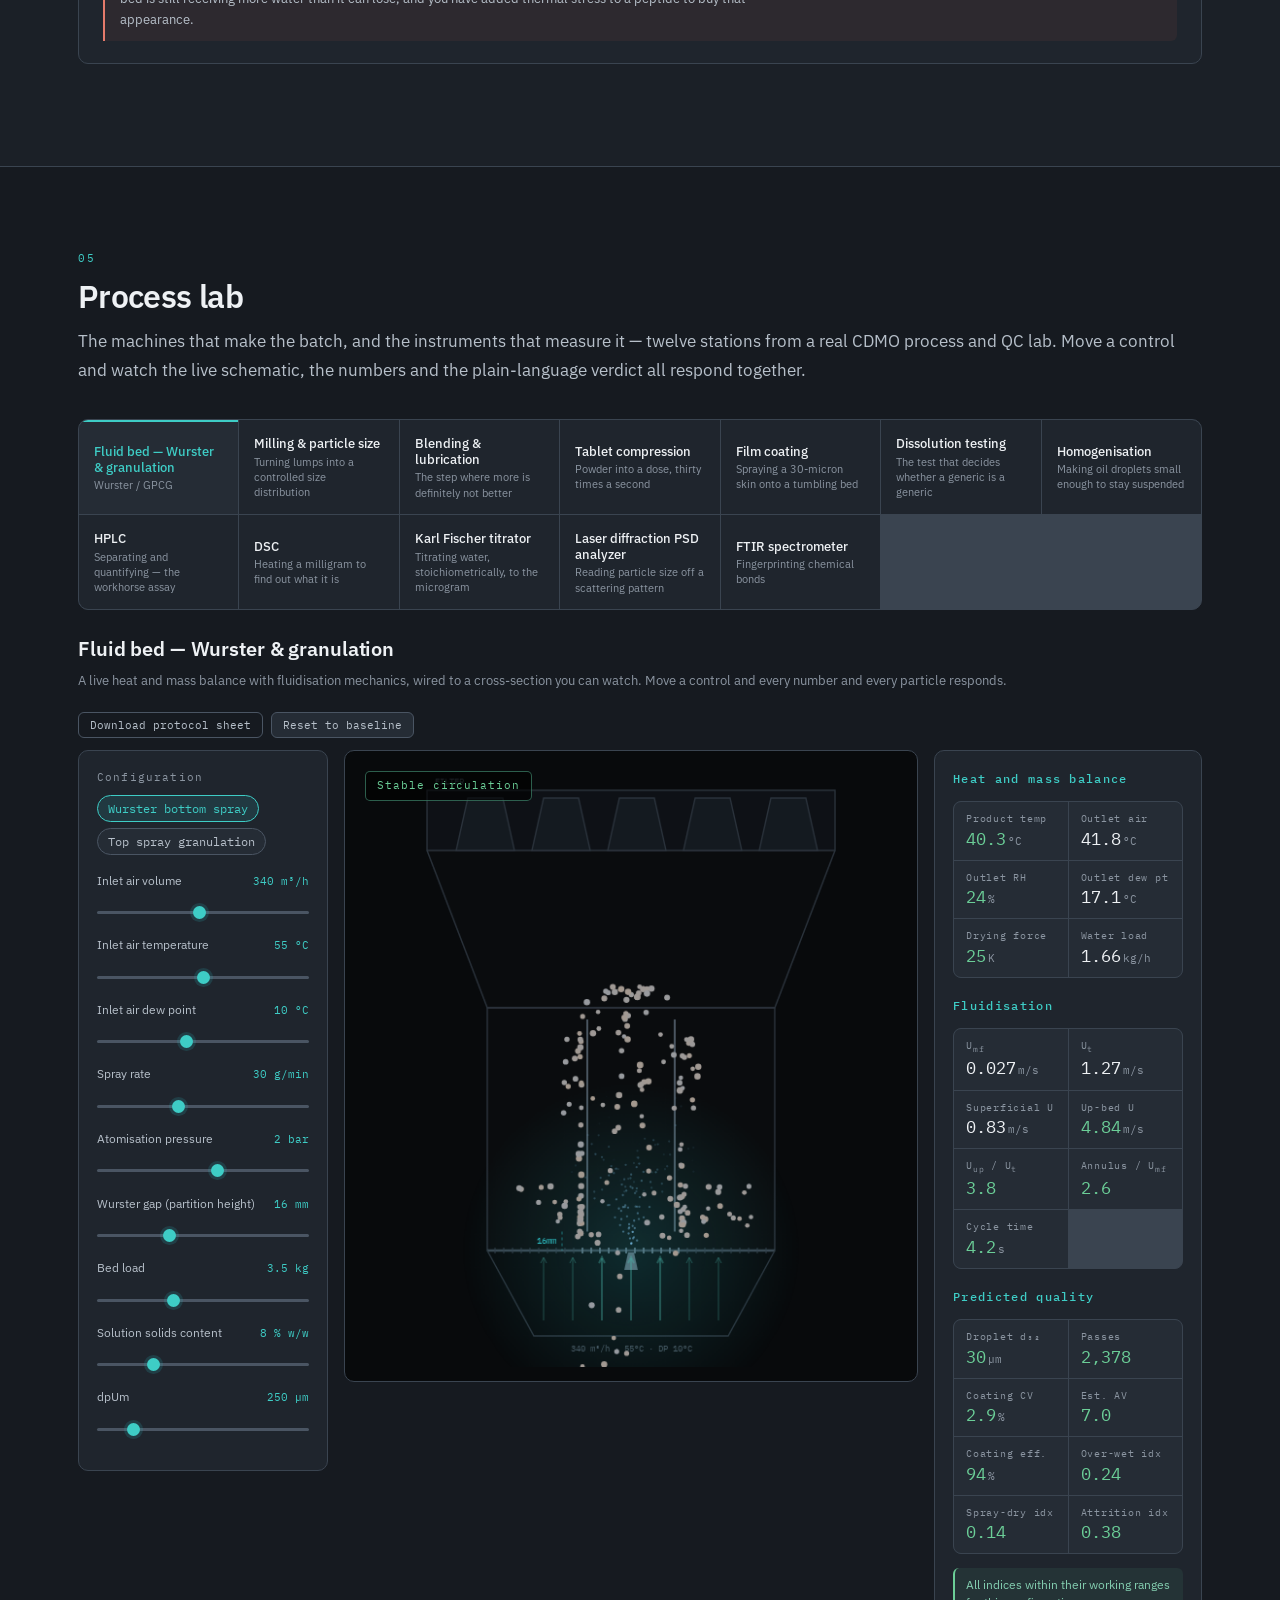
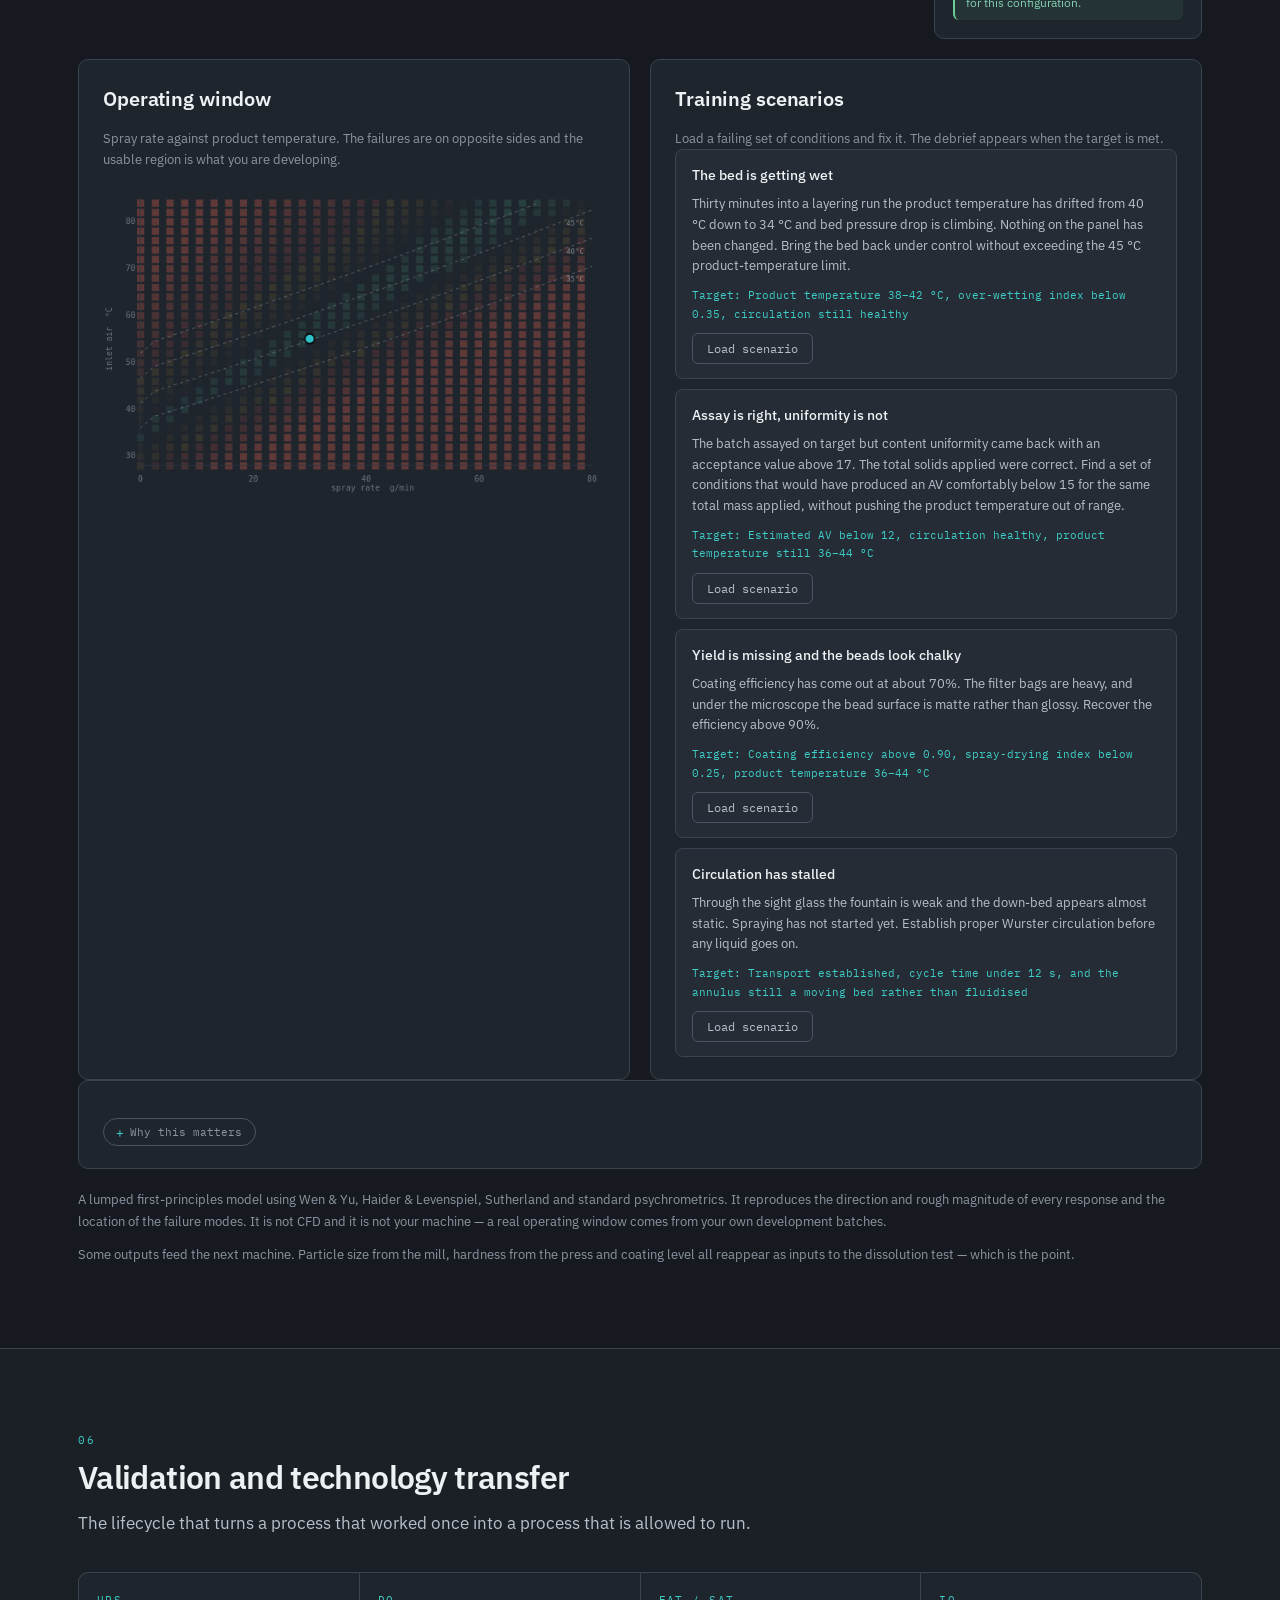
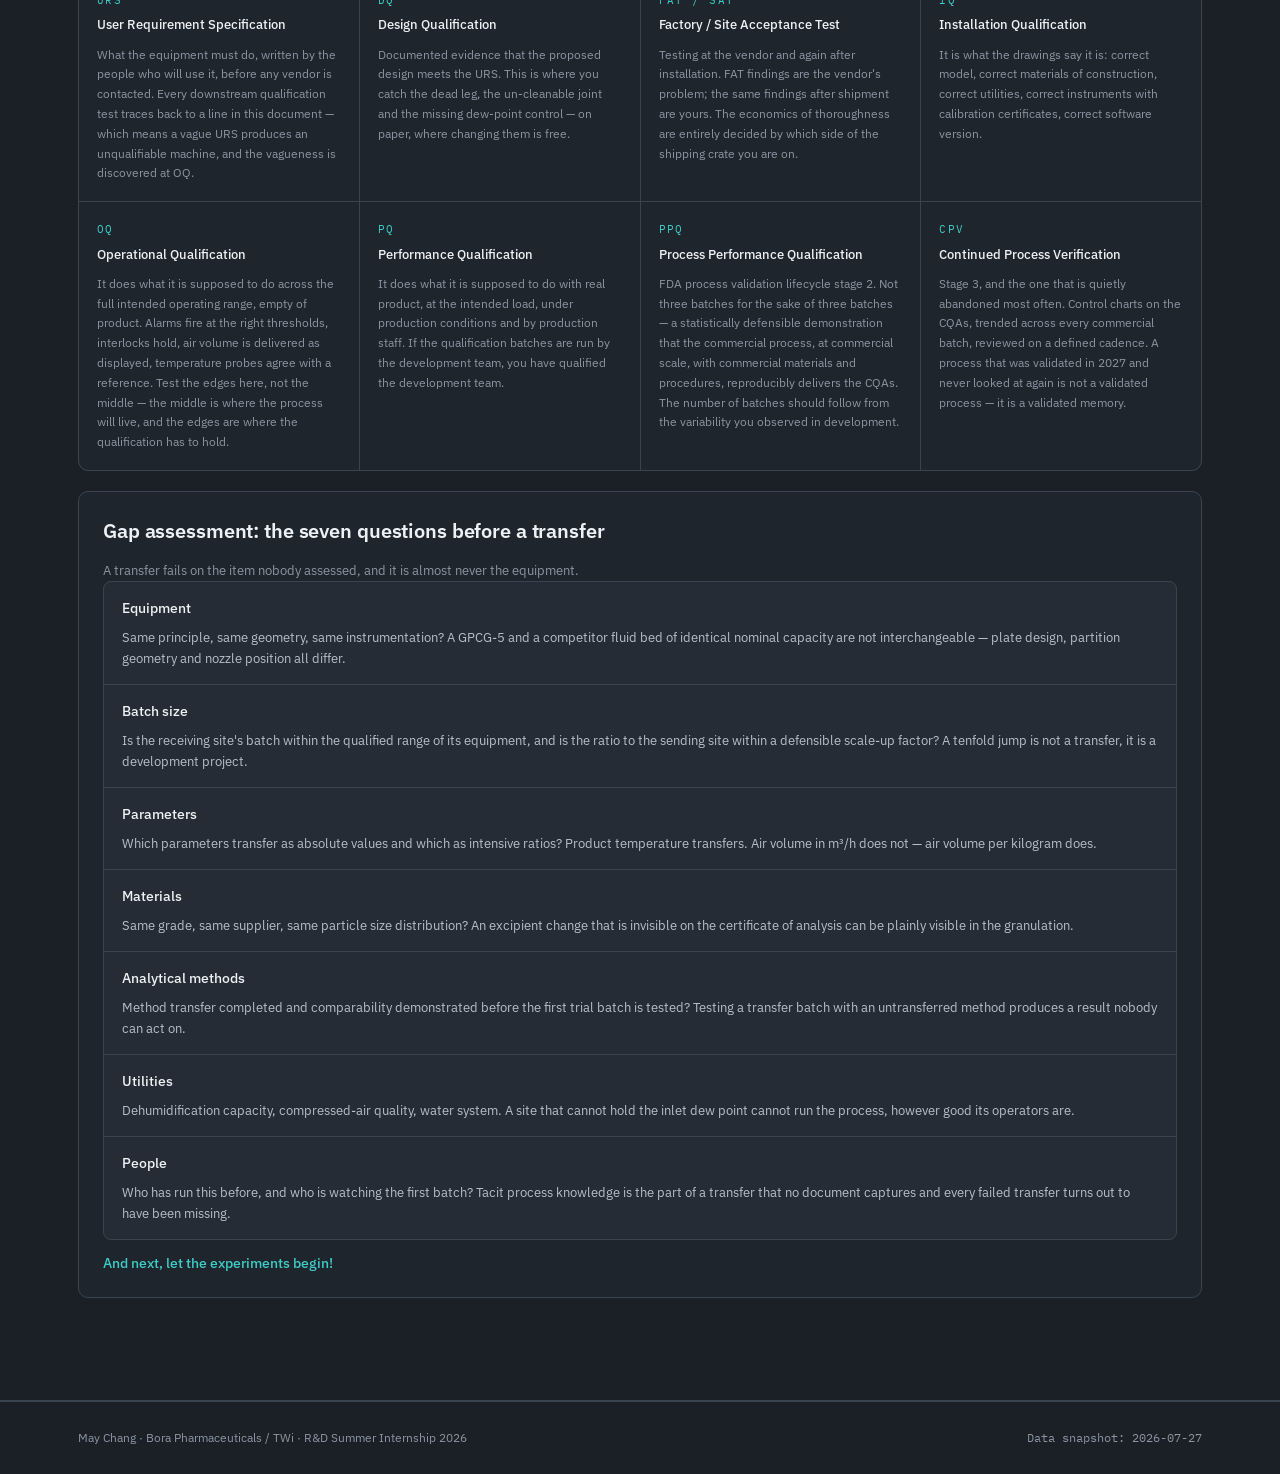
==== commit 7cd621d8: "Fix capitalization CSS bug, tighten header nav, add hamburger menu with three new pages Capitalizati" ====
--- a/index.html
+++ b/index.html
@@ -4,7 +4,7 @@
 <meta charset="utf-8">
 <meta name="viewport" content="width=device-width, initial-scale=1">
 <title>From Patent Cliff to Pilot Batch — May Chang</title>
-<meta name="description" content="A medicine loses its patent; someone else has to make it. Seven live process simulators, an FDA pathway engine and a full product dossier, following one molecule end to end. Technical Services participant project, Bora Pharmaceuticals / TWi, 2026.">
+<meta name="description" content="A medicine loses its patent; someone else has to make it. Twelve live process-lab simulators, an FDA/EMA/TFDA pathway engine and a full product dossier, following one molecule end to end. Technical Services participant project, Bora Pharmaceuticals / TWi, 2026.">
 <link rel="preconnect" href="https://fonts.googleapis.com">
 <link rel="preconnect" href="https://fonts.gstatic.com" crossorigin>
 <link href="https://fonts.googleapis.com/css2?family=IBM+Plex+Mono:wght@400;500;600&family=IBM+Plex+Sans:wght@300;400;500;600&family=Noto+Sans+TC:wght@300;400;500;700&display=swap" rel="stylesheet">
@@ -28,6 +28,16 @@
     <button id="langBtn" class="lang-btn" aria-label="Switch language">
       <span class="lang-on">EN</span><span class="lang-sep">/</span><span class="lang-off">繁中</span>
     </button>
+    <div class="menu-wrap">
+      <button id="menuBtn" class="lang-btn menu-btn" aria-label="More pages" aria-haspopup="true" aria-expanded="false">
+        <span class="menu-bars"><i></i><i></i><i></i></span>
+      </button>
+      <div id="menuDropdown" class="menu-dropdown" hidden>
+        <button type="button" data-page="methods" data-t="menu.methods"></button>
+        <button type="button" data-page="contact" data-t="menu.contact"></button>
+        <button type="button" data-page="reflection" data-t="menu.reflection"></button>
+      </div>
+    </div>
   </div>
   <div class="scrollbar"><div id="scrollProgress"></div></div>
 </header>
@@ -395,29 +405,7 @@
       <h3 data-t="vl.gaps"></h3>
       <p class="fine" data-t="vl.gapsLead"></p>
       <div id="gapList" class="stack-list"></div>
-    </div>
-  </div>
-</section>
-
-<!-- ================= METHOD ================= -->
-<section id="method" class="sec">
-  <div class="wrap">
-    <div class="sec-head">
-      <h2 data-t="mt.title"></h2>
-    </div>
-    <div class="two-col">
-      <div class="panel">
-        <h3 data-t="mt.dataTitle"></h3>
-        <div id="mtData" class="prose"></div>
-      </div>
-      <div class="panel">
-        <h3 data-t="mt.srcTitle"></h3>
-        <ul id="mtSources" class="src-list"></ul>
-      </div>
-    </div>
-    <div class="panel closing">
-      <h3 data-t="mt.closingTitle"></h3>
-      <div id="mtClosing" class="prose"></div>
+      <p class="fine exclaim" data-t="vl.nextLine"></p>
     </div>
   </div>
 </section>
--- a/assets/styles.css
+++ b/assets/styles.css
@@ -63,14 +63,36 @@
 .brand-txt b{font-size:13.5px;font-weight:600;letter-spacing:-.01em}
 .brand-txt i{font-style:normal;font-size:10.5px;color:var(--ink3);letter-spacing:.03em}
 
-#nav{display:flex;gap:2px;flex:1;overflow-x:auto;scrollbar-width:none}
+/* Everything from Premise through Transfer has to sit on one line without
+   scrolling, so this stays tight: small font, minimal padding, no wasted
+   gap — the arrow between items carries the "next step" cue instead of
+   whitespace. */
+#nav{display:flex;align-items:center;gap:0;flex:1;min-width:0;overflow-x:auto;scrollbar-width:none}
 #nav::-webkit-scrollbar{display:none}
 #nav a{
-  font-size:12px;color:var(--ink3);text-decoration:none;padding:6px 10px;border-radius:6px;
-  white-space:nowrap;transition:.16s;font-family:var(--mono);letter-spacing:.01em;
+  font-size:11px;color:var(--ink3);text-decoration:none;padding:5px 5px;border-radius:5px;
+  white-space:nowrap;transition:.16s;font-family:var(--mono);letter-spacing:0;
 }
 #nav a:hover{color:var(--ink);background:var(--panel)}
 #nav a.on{color:var(--acc);background:rgba(47,194,200,.08)}
+.nav-sep{color:var(--ink3);font-size:9px;opacity:.5;padding:0 1px;user-select:none;flex-shrink:0}
+
+/* ---------- hamburger menu (Methods / Contact / Reflection) ---------- */
+.menu-wrap{position:relative;flex-shrink:0}
+.menu-btn{padding:8px 9px}
+.menu-bars{display:flex;flex-direction:column;gap:3px;width:15px}
+.menu-bars i{display:block;height:1.5px;background:var(--ink2);border-radius:1px}
+.menu-btn:hover .menu-bars i{background:var(--ink)}
+.menu-dropdown{
+  position:absolute;top:calc(100% + 8px);right:0;z-index:70;min-width:220px;
+  background:var(--panel);border:1px solid var(--line2);border-radius:10px;
+  box-shadow:0 12px 28px rgba(0,0,0,.35);padding:6px;display:flex;flex-direction:column;gap:2px;
+}
+.menu-dropdown button{
+  text-align:left;background:transparent;border:none;color:var(--ink2);font-family:var(--sans);
+  font-size:13px;padding:10px 12px;border-radius:6px;cursor:pointer;transition:.14s;
+}
+.menu-dropdown button:hover{background:var(--panel2);color:var(--ink)}
 
 .lang-btn{
   background:var(--panel);border:1px solid var(--line2);color:var(--ink2);
@@ -98,7 +120,7 @@
 h2{font-size:clamp(22px,2.7vw,31px);font-weight:600;letter-spacing:-.02em;line-height:1.2;margin-bottom:12px}
 h3{font-size:15.5px;font-weight:600;letter-spacing:-.006em;margin-bottom:12px}
 h4{font-size:12px;font-family:var(--mono);font-weight:500;color:var(--acc);
-   letter-spacing:.11em;text-transform:capitalize;margin-bottom:11px}
+   letter-spacing:.11em;margin-bottom:11px}
 .lead{font-size:17px;color:var(--ink2);max-width:100%;font-weight:400}
 .eyebrow{font-family:var(--mono);font-size:11px;color:var(--ink3);letter-spacing:.11em;margin-bottom:22px}
 .prose p{margin-bottom:15px;color:var(--ink2);max-width:76ch}
@@ -129,7 +151,7 @@
 .screener-grid{display:grid;grid-template-columns:290px 1fr;gap:20px;align-items:start}
 .weights{position:sticky;top:82px}
 .preset-row{margin-bottom:16px}
-.mini-label{font-family:var(--mono);font-size:10.5px;color:var(--ink3);letter-spacing:.11em;text-transform:capitalize;display:block;margin-bottom:8px}
+.mini-label{font-family:var(--mono);font-size:10.5px;color:var(--ink3);letter-spacing:.11em;display:block;margin-bottom:8px}
 .chips{display:flex;flex-wrap:wrap;gap:6px}
 .chip{
   background:var(--panel2);border:1px solid var(--line2);color:var(--ink2);
@@ -160,7 +182,7 @@
 .table-panel .fine{padding:0 20px 16px;margin-top:12px}
 .data-tbl{width:100%;border-collapse:collapse;font-size:12.5px}
 .data-tbl th{
-  font-family:var(--mono);font-size:10px;letter-spacing:.09em;text-transform:capitalize;
+  font-family:var(--mono);font-size:10px;letter-spacing:.09em;
   color:var(--ink3);text-align:left;padding:12px 10px;border-bottom:1px solid var(--line2);
   background:var(--panel);position:sticky;top:0;z-index:2;font-weight:500;
 }
@@ -208,7 +230,7 @@
 .jur-bullets{list-style:none;margin:4px 0 14px;padding:0}
 .jur-bullets li{font-size:13px;color:var(--ink2);padding-left:18px;position:relative;margin-bottom:9px;line-height:1.6}
 .jur-bullets li::before{content:'▸';position:absolute;left:0;color:var(--acc);font-size:10px;top:3px}
-.jur-bullets b{display:block;font-family:var(--mono);font-size:10.5px;color:var(--ink3);letter-spacing:.09em;text-transform:capitalize;margin-bottom:2px}
+.jur-bullets b{display:block;font-family:var(--mono);font-size:10.5px;color:var(--ink3);letter-spacing:.09em;margin-bottom:2px}
 .link-row{display:flex;flex-wrap:wrap;gap:8px}
 .link-chip{
   font-size:11.5px;font-family:var(--mono);padding:5px 10px;border-radius:6px;
@@ -216,9 +238,9 @@
 }
 .link-chip:hover{border-color:var(--acc);color:var(--acc)}
 .detail-dossier-link{display:inline-block;margin-top:14px}
-.callout b{color:var(--acc);font-size:11px;font-family:var(--mono);letter-spacing:.11em;text-transform:capitalize;display:block;margin-bottom:6px}
+.callout b{color:var(--acc);font-size:11px;font-family:var(--mono);letter-spacing:.11em;display:block;margin-bottom:6px}
 .srcs{font-size:11.5px;color:var(--ink3);margin-top:14px;line-height:1.6}
-.srcs b{color:var(--ink2);font-family:var(--mono);font-size:10.5px;letter-spacing:.09em;text-transform:capitalize}
+.srcs b{color:var(--ink2);font-family:var(--mono);font-size:10.5px;letter-spacing:.09em}
 
 /* ---------- pathway tree ---------- */
 .trail{display:flex;flex-wrap:wrap;gap:6px;margin-bottom:18px;min-height:22px}
@@ -259,7 +281,7 @@
 
 .readout-grid{display:grid;grid-template-columns:repeat(auto-fit,minmax(112px,1fr));gap:1px;background:var(--line);border:1px solid var(--line);border-radius:8px;overflow:hidden;margin-top:12px}
 .ro{background:var(--panel2);padding:10px 12px}
-.ro .k{font-family:var(--mono);font-size:9.5px;color:var(--ink3);letter-spacing:.08em;text-transform:capitalize;display:block;line-height:1.4}
+.ro .k{font-family:var(--mono);font-size:9.5px;color:var(--ink3);letter-spacing:.08em;display:block;line-height:1.4}
 .ro .v{font-family:var(--mono);font-size:17px;color:var(--ink);line-height:1.25;margin-top:3px;display:block}
 .ro .u{font-size:10.5px;color:var(--ink3);margin-left:2px}
 .ro.ok .v{color:var(--ok)}
@@ -288,7 +310,7 @@
 .si-h .meta{font-family:var(--mono);font-size:10.5px;color:var(--ink3)}
 .si p{font-size:12.5px;color:var(--ink2);line-height:1.68;margin-bottom:6px}
 .si p:last-child{margin-bottom:0}
-.si .tag{font-family:var(--mono);font-size:10px;color:var(--acc);letter-spacing:.09em;text-transform:capitalize}
+.si .tag{font-family:var(--mono);font-size:10px;color:var(--acc);letter-spacing:.09em}
 .sev{display:inline-flex;gap:2px;vertical-align:middle;margin-left:8px}
 .sev i{width:5px;height:5px;border-radius:1px;background:var(--line2)}
 .sev i.f{background:var(--bad)}
@@ -296,13 +318,13 @@
 .qa-list{display:flex;flex-direction:column;gap:1px;background:var(--line);border:1px solid var(--line);border-radius:8px;overflow:hidden}
 .qa{background:var(--panel2);padding:16px 18px}
 .qa .q{font-size:13.5px;font-weight:500;margin-bottom:4px}
-.qa .src{font-family:var(--mono);font-size:10px;color:var(--acc);letter-spacing:.09em;text-transform:capitalize;margin-bottom:8px}
+.qa .src{font-family:var(--mono);font-size:10px;color:var(--acc);letter-spacing:.09em;margin-bottom:8px}
 .qa .a{font-size:12.5px;color:var(--ink2);line-height:1.7;max-width:88ch}
 
 /* ---------- dossier header ---------- */
 .dd-header{display:flex;flex-wrap:wrap;gap:20px 34px;margin-top:14px;padding:16px 20px;background:var(--panel);border:1px solid var(--line);border-radius:8px}
 .dd-header div{font-size:12.5px}
-.dd-header .k{font-family:var(--mono);font-size:9.5px;color:var(--ink3);letter-spacing:.1em;text-transform:capitalize;display:block;margin-bottom:3px}
+.dd-header .k{font-family:var(--mono);font-size:9.5px;color:var(--ink3);letter-spacing:.1em;display:block;margin-bottom:3px}
 .dd-header .v{color:var(--ink)}
 
 .plan{display:flex;flex-direction:column;gap:14px}
@@ -334,7 +356,7 @@
 .sub{margin-bottom:16px}
 .sub:last-child{margin-bottom:0}
 .sub > h5{font-family:var(--mono);font-size:10px;color:var(--acc);letter-spacing:.11em;
-  text-transform:capitalize;font-weight:500;margin-bottom:7px}
+  font-weight:500;margin-bottom:7px}
 .sub p{font-size:13px;color:var(--ink2);line-height:1.7;max-width:86ch}
 .ptable{width:100%;border-collapse:collapse;font-size:12.5px}
 .ptable td{padding:8px 10px;border-bottom:1px solid var(--line);vertical-align:top}
@@ -352,13 +374,13 @@
 
 .ts-body{margin-top:16px}
 .ts-card .obs{font-size:14.5px;font-weight:500;margin-bottom:12px}
-.ts-card .sec-lbl{font-family:var(--mono);font-size:10px;color:var(--acc);letter-spacing:.11em;text-transform:capitalize;margin:15px 0 6px}
+.ts-card .sec-lbl{font-family:var(--mono);font-size:10px;color:var(--acc);letter-spacing:.11em;margin:15px 0 6px}
 .ts-card p{font-size:12.5px;color:var(--ink2);line-height:1.7;max-width:86ch}
 .ts-card ol{list-style:none;counter-reset:a}
 .ts-card ol li{counter-increment:a;font-size:12.5px;color:var(--ink2);padding-left:24px;position:relative;margin-bottom:6px;line-height:1.65}
 .ts-card ol li::before{content:counter(a);position:absolute;left:0;top:0;font-family:var(--mono);font-size:10px;color:var(--acc);border:1px solid var(--line2);width:16px;height:16px;border-radius:50%;display:grid;place-items:center}
 .ts-wrong{background:rgba(217,97,79,.07);border-left:2px solid var(--bad);padding:11px 15px;border-radius:0 6px 6px 0;margin-top:14px}
-.ts-wrong .lbl{font-family:var(--mono);font-size:10px;color:var(--bad);letter-spacing:.1em;text-transform:capitalize;margin-bottom:5px}
+.ts-wrong .lbl{font-family:var(--mono);font-size:10px;color:var(--bad);letter-spacing:.1em;margin-bottom:5px}
 .ts-wrong p{font-size:12.5px;color:var(--ink2)}
 
 /* ---------- simulator ---------- */
@@ -368,7 +390,7 @@
 #fbCanvas{width:100%;height:auto;max-width:560px;display:block}
 .regime-badge{
   position:absolute;top:20px;left:20px;font-family:var(--mono);font-size:10.5px;
-  padding:5px 11px;border-radius:5px;letter-spacing:.09em;text-transform:capitalize;
+  padding:5px 11px;border-radius:5px;letter-spacing:.09em;
   border:1px solid var(--line2);background:rgba(0,0,0,.6);
 }
 .regime-badge.ok{color:var(--ok);border-color:rgba(87,184,148,.5)}
@@ -393,7 +415,7 @@
 .scen .btn{margin-top:0}
 .scen.done{border-color:var(--ok)}
 .scen-debrief{margin-top:12px;padding:12px 14px;background:rgba(87,184,148,.07);border-left:2px solid var(--ok);border-radius:0 6px 6px 0}
-.scen-debrief .lbl{font-family:var(--mono);font-size:10px;color:var(--ok);letter-spacing:.1em;text-transform:capitalize;margin-bottom:6px}
+.scen-debrief .lbl{font-family:var(--mono);font-size:10px;color:var(--ok);letter-spacing:.1em;margin-bottom:6px}
 .scen-debrief p{font-size:12.5px;margin:0}
 
 .prin-list{display:flex;flex-direction:column;gap:18px}
@@ -426,7 +448,7 @@
 .howto{display:flex;flex-wrap:wrap;gap:1px;background:var(--line);border:1px solid var(--line);
   border-radius:var(--r);overflow:hidden;margin:28px 0 34px}
 .howto-lbl{background:var(--panel2);padding:14px 18px;font-family:var(--mono);font-size:10px;
-  color:var(--acc);letter-spacing:.13em;text-transform:capitalize;display:flex;align-items:center}
+  color:var(--acc);letter-spacing:.13em;display:flex;align-items:center}
 .howto-i{background:var(--panel);padding:13px 20px;flex:1;min-width:180px}
 .howto-i b{display:block;font-family:var(--mono);font-size:12px;color:var(--ink);margin-bottom:3px}
 .howto-i span{font-size:12px;color:var(--ink3);line-height:1.55}
@@ -485,7 +507,7 @@
 .op-try{background:rgba(47,194,200,.06);border-left:2px solid var(--acc);padding:11px 16px;
   border-radius:0 6px 6px 0;font-size:13px;color:var(--ink2);margin-bottom:20px;max-width:82ch;line-height:1.65}
 .op-try b{color:var(--acc);font-family:var(--mono);font-size:10px;letter-spacing:.11em;
-  text-transform:capitalize;margin-right:8px}
+  margin-right:8px}
 .op-try.fixpop{
   background:rgba(216,161,60,.07);border-left-color:var(--warn);margin-top:14px;margin-bottom:0;
 }
@@ -504,7 +526,7 @@
 
 .bench{margin-top:16px;padding:14px 18px;border-radius:8px;background:var(--panel2);border-left:2px solid var(--line2)}
 .bench-lbl{display:block;font-family:var(--mono);font-size:10px;letter-spacing:.11em;
-  text-transform:capitalize;margin-bottom:7px;color:var(--ink3)}
+  margin-bottom:7px;color:var(--ink3)}
 .bench p{font-size:13.5px;line-height:1.75;color:var(--ink2);max-width:86ch}
 .bench.ok{border-left-color:var(--ok)}   .bench.ok .bench-lbl{color:var(--ok)}
 .bench.warn{border-left-color:var(--warn)} .bench.warn .bench-lbl{color:var(--warn)}
@@ -526,13 +548,13 @@
 .map-ov.show .map-inner{transform:none}
 .map-head{text-align:center;margin-bottom:26px}
 .map-kicker{font-family:var(--mono);font-size:11px;color:var(--acc);letter-spacing:.18em;
-  text-transform:capitalize;display:block;margin-bottom:10px}
+  display:block;margin-bottom:10px}
 .map-head h2{font-size:clamp(22px,3vw,34px);margin-bottom:12px}
 .map-head p{font-size:14.5px;color:var(--ink2);max-width:76ch;margin:0 auto;line-height:1.7}
 .map-canvas{background:var(--panel);border:1px solid var(--line);border-radius:14px;padding:10px 6px}
 .mapsvg{width:100%;height:auto;display:block}
 
-.lane-lbl{font-family:'IBM Plex Mono',monospace;font-size:12px;fill:var(--acc);letter-spacing:.13em;text-transform:capitalize}
+.lane-lbl{font-family:'IBM Plex Mono',monospace;font-size:12px;fill:var(--acc);letter-spacing:.13em}
 .lane-lbl.dim{fill:#606c78}
 .mnode rect{fill:var(--panel2);stroke:var(--line2);stroke-width:1}
 .mnode .mn-t{font-family:'IBM Plex Sans',sans-serif;font-size:14px;font-weight:500;fill:var(--ink2)}
@@ -569,6 +591,23 @@
 .lit-card-date{font-size:11px;color:var(--ink3);margin-bottom:8px}
 .lit-card p{font-size:12px;color:var(--ink2);line-height:1.55;margin:0}
 
+/* ---------- extra pages: Methods/Limitations/Sources, Contact, Reflection
+   (shares .map-ov click-safety rules; wider than the litigation grid since
+   these carry prose, not just cards) ---------- */
+.page-inner{max-width:980px}
+.page-sections{display:grid;grid-template-columns:repeat(3,1fr);gap:16px;margin-top:22px}
+.page-sections .panel{margin-bottom:0}
+.contact-grid{grid-template-columns:repeat(auto-fill,minmax(240px,1fr))}
+.contact-card p{margin:0}
+.contact-card a{color:var(--acc);text-decoration:none;border-bottom:1px solid rgba(62,205,198,.35);font-size:13px}
+.contact-card a:hover{border-color:var(--acc)}
+.photo-gallery{display:grid;grid-template-columns:repeat(auto-fill,minmax(140px,1fr));gap:10px;margin-top:12px}
+.photo-slot{
+  aspect-ratio:4/3;border:1px dashed var(--line2);border-radius:8px;
+  background:repeating-linear-gradient(135deg,var(--panel2),var(--panel2) 8px,var(--panel) 8px,var(--panel) 16px);
+}
+.exclaim{color:var(--acc);font-weight:500;font-size:14px}
+
 .map-foot{display:flex;align-items:center;justify-content:center;gap:26px;margin-top:22px;flex-wrap:wrap}
 .map-skip{background:transparent;border:1px solid var(--acc);color:var(--acc);font-family:var(--mono);
   font-size:12px;padding:9px 20px;border-radius:22px;cursor:pointer;transition:.16s}
@@ -632,6 +671,12 @@
   .gbar{grid-template-columns:92px 1fr}
   .ctrl-grid{grid-template-columns:1fr}
   .lit-grid{grid-template-columns:1fr}
+  .page-sections{grid-template-columns:1fr}
+}
+@media(max-width:640px){
+  #nav a{font-size:10px;padding:4px 4px}
+  .nav-sep{display:none}
+  .brand-txt{display:none}
 }
 @media(max-width:520px){
   .lab-tabs{overflow-x:auto}
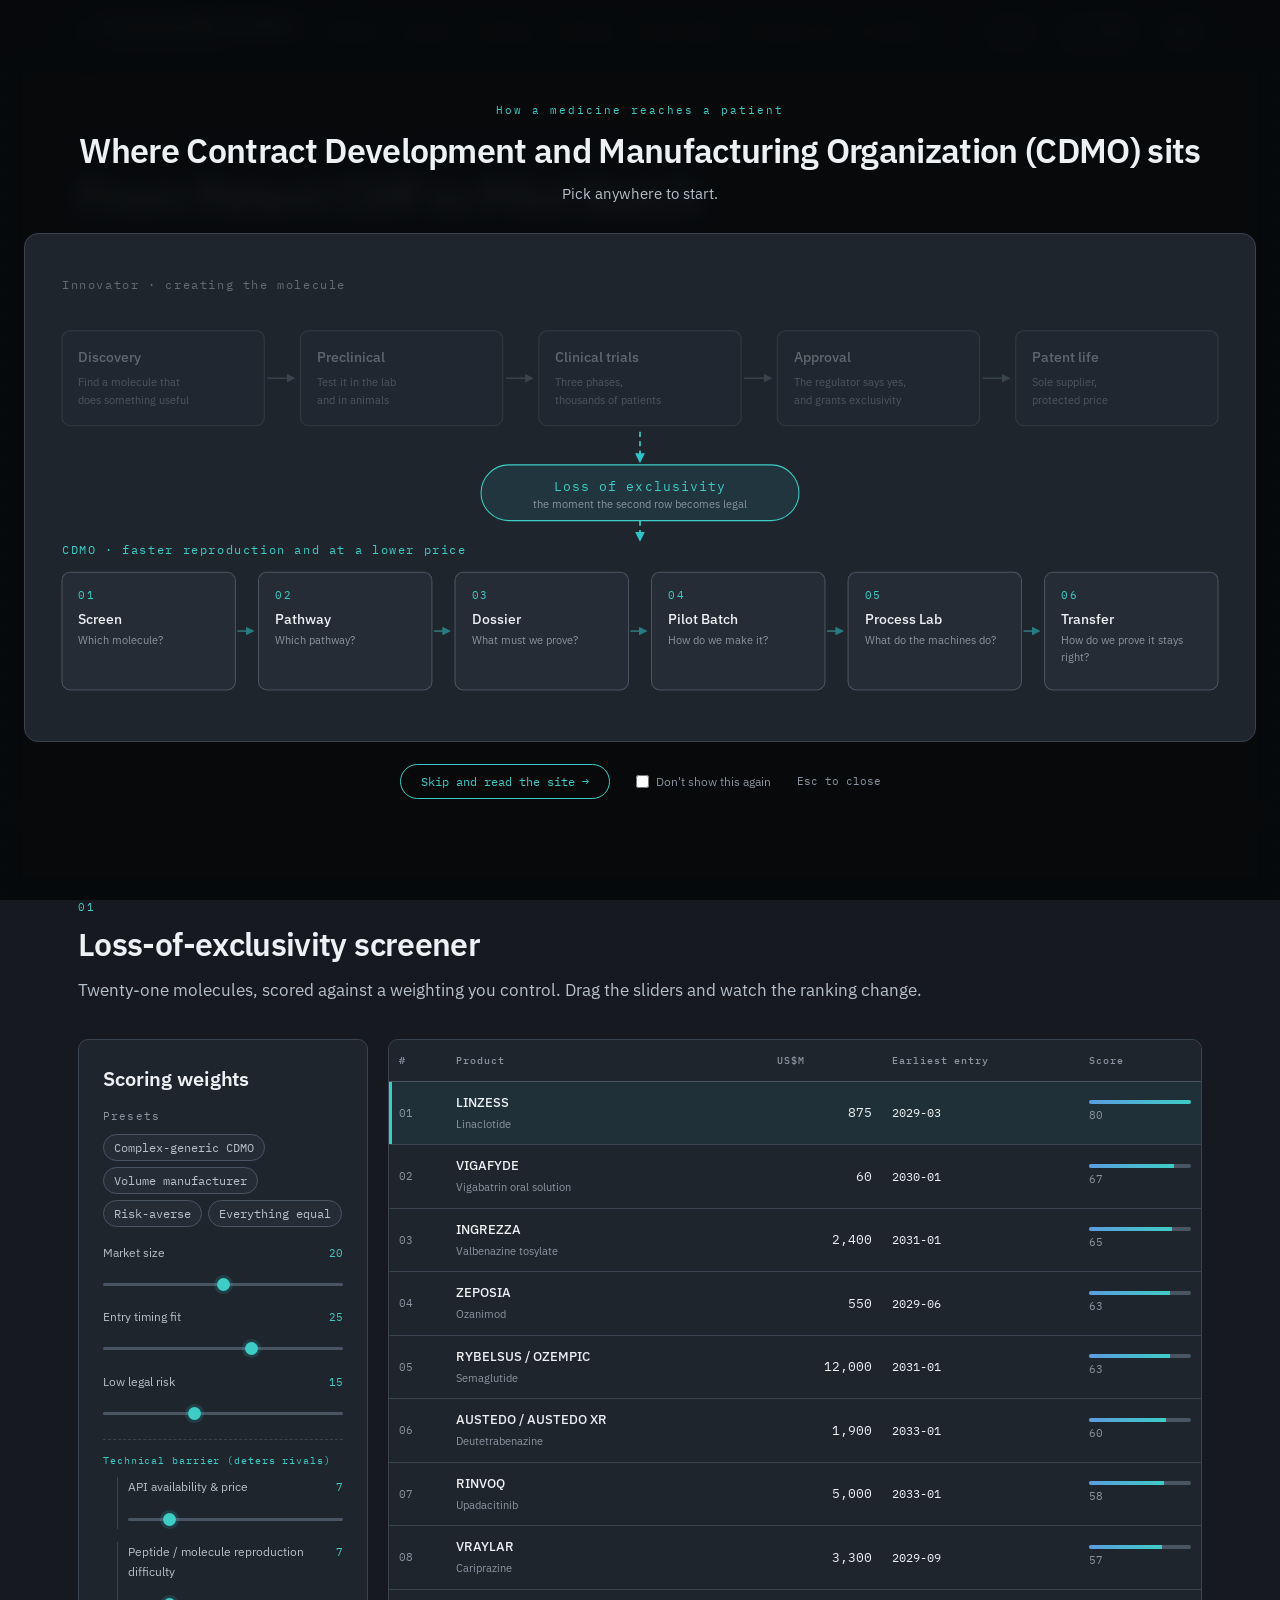
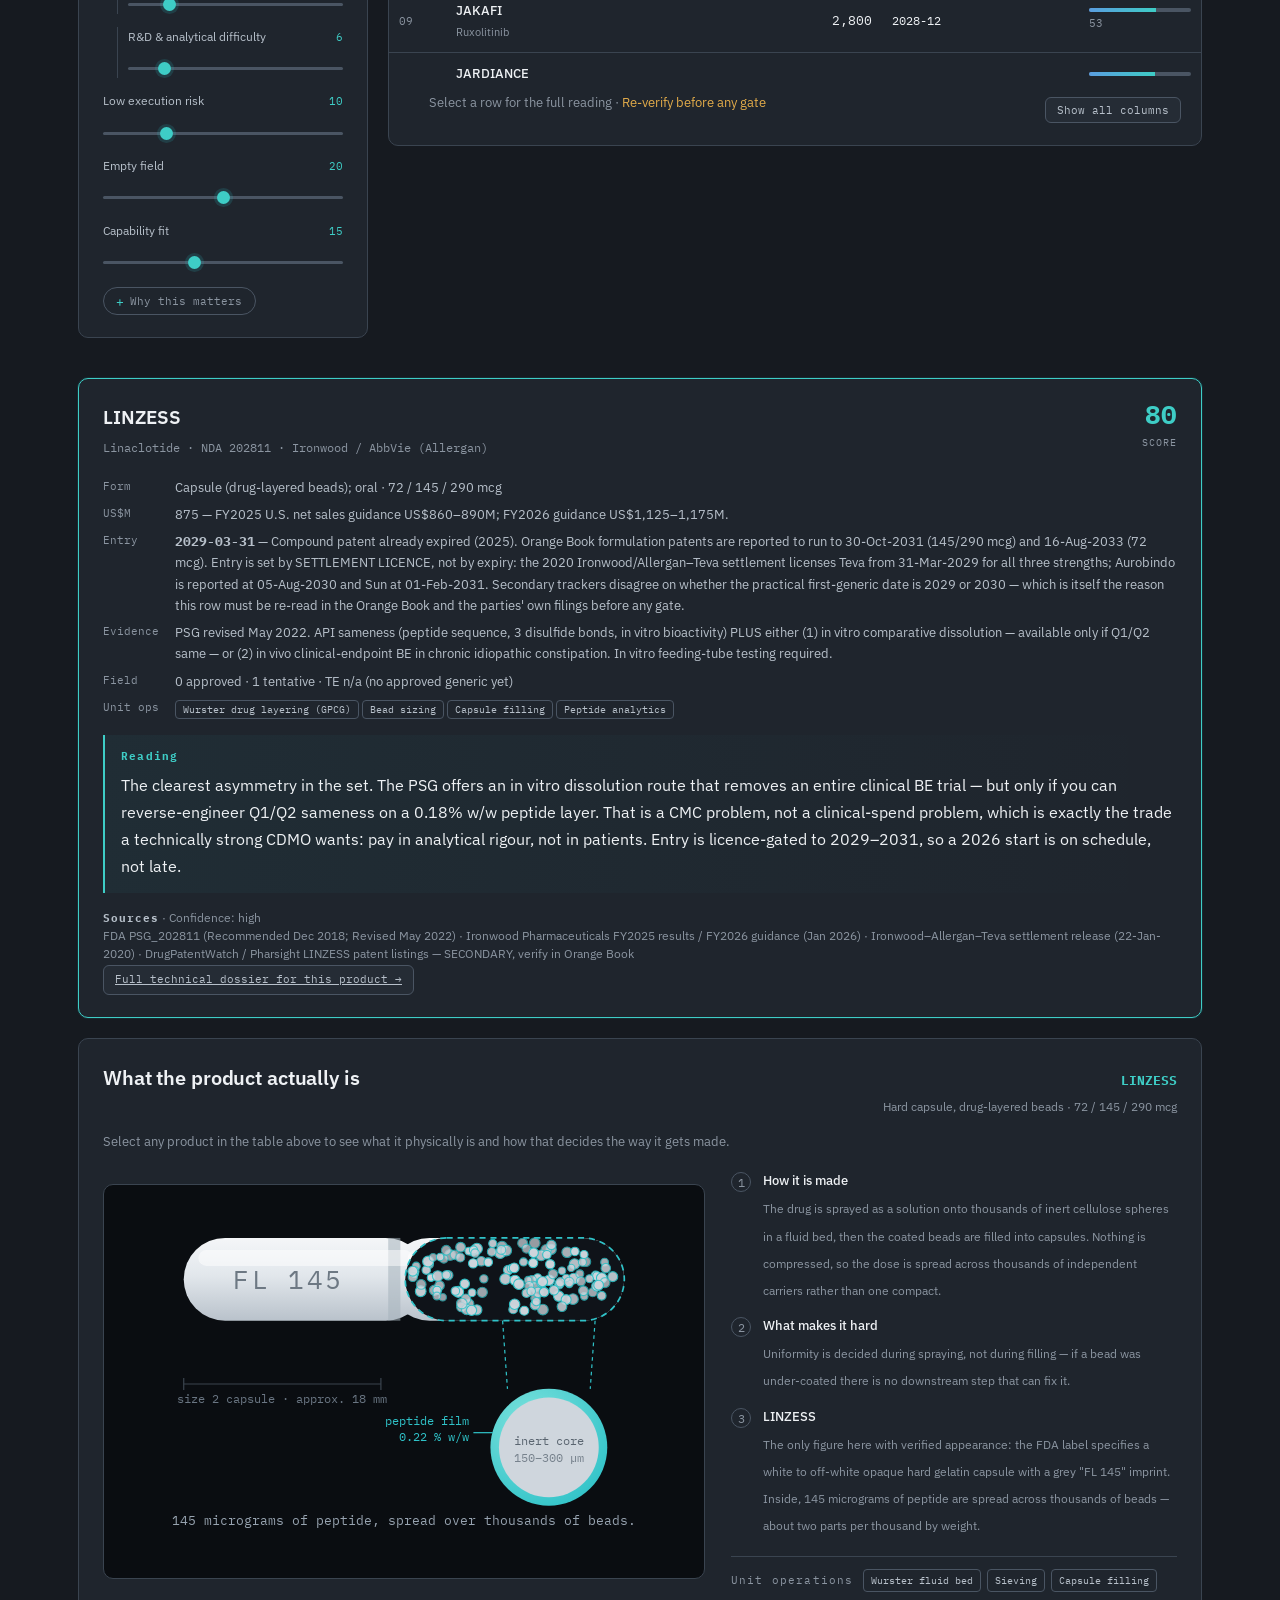
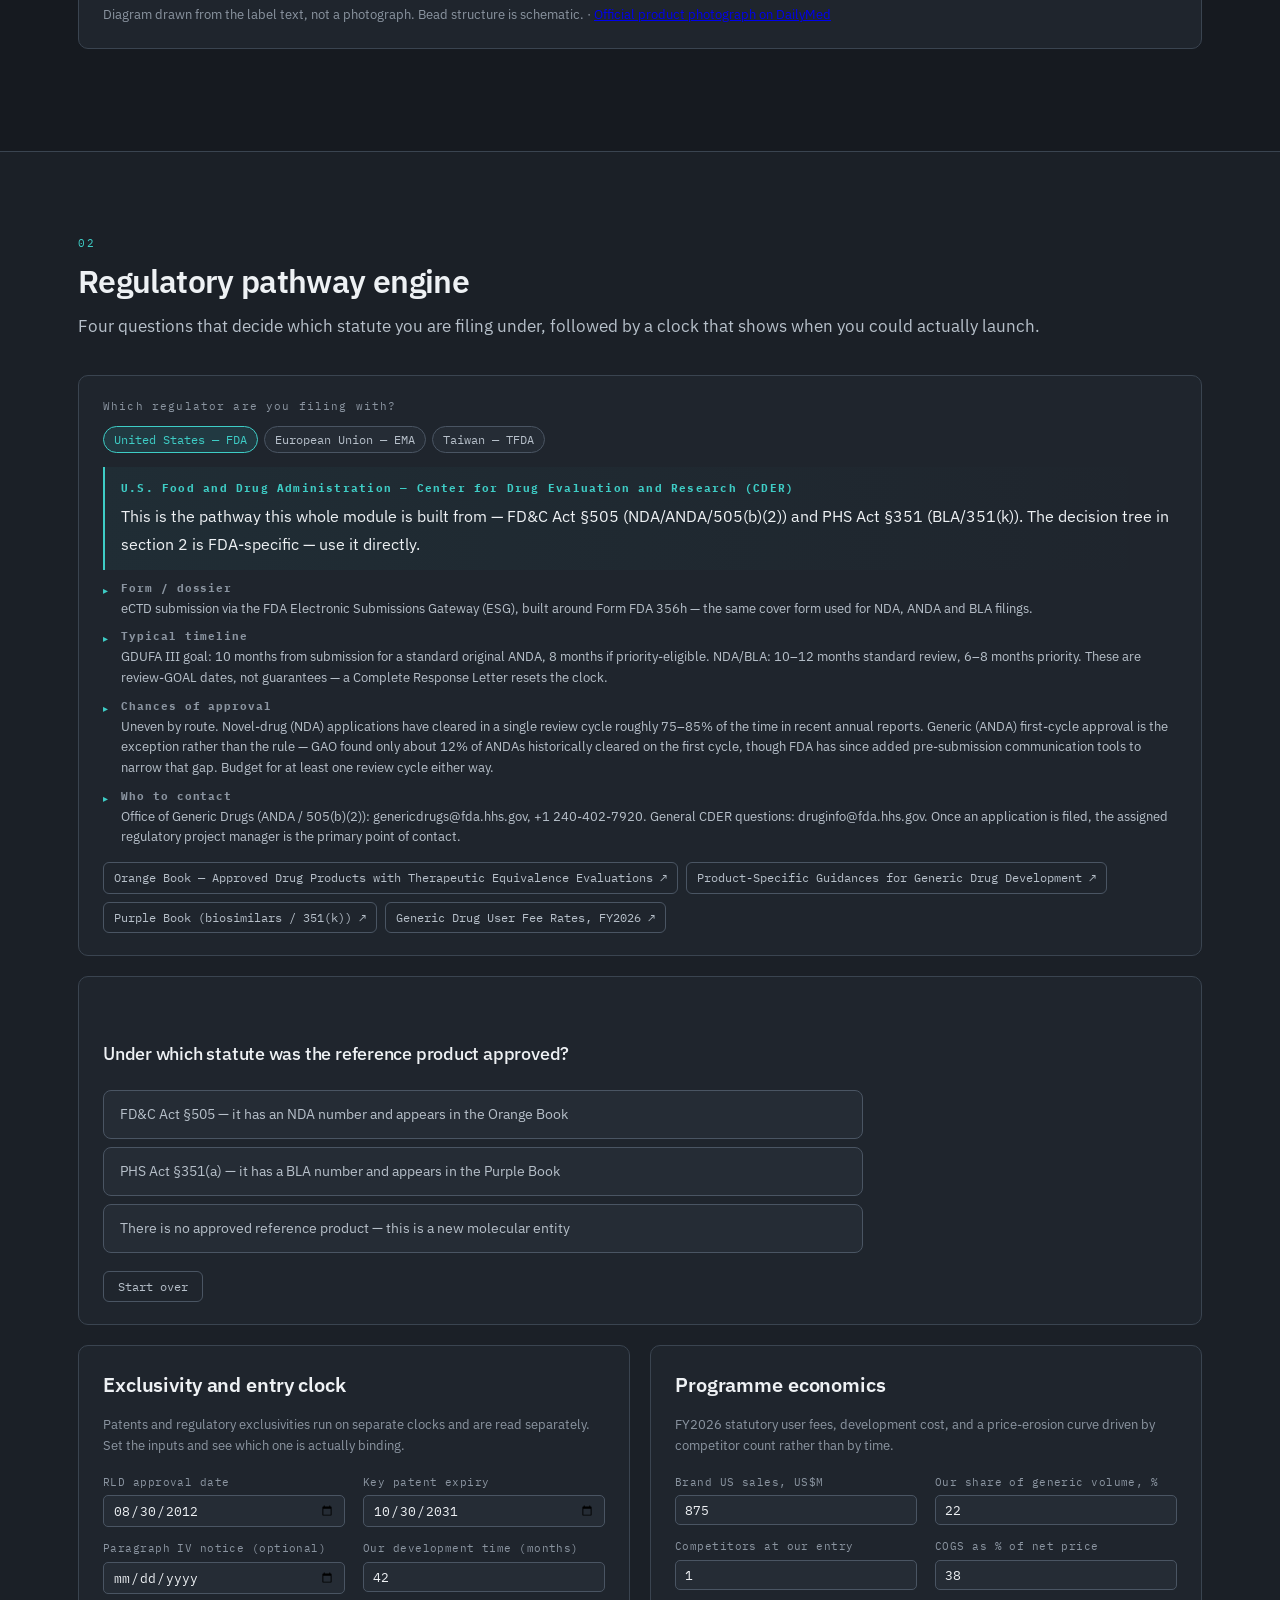
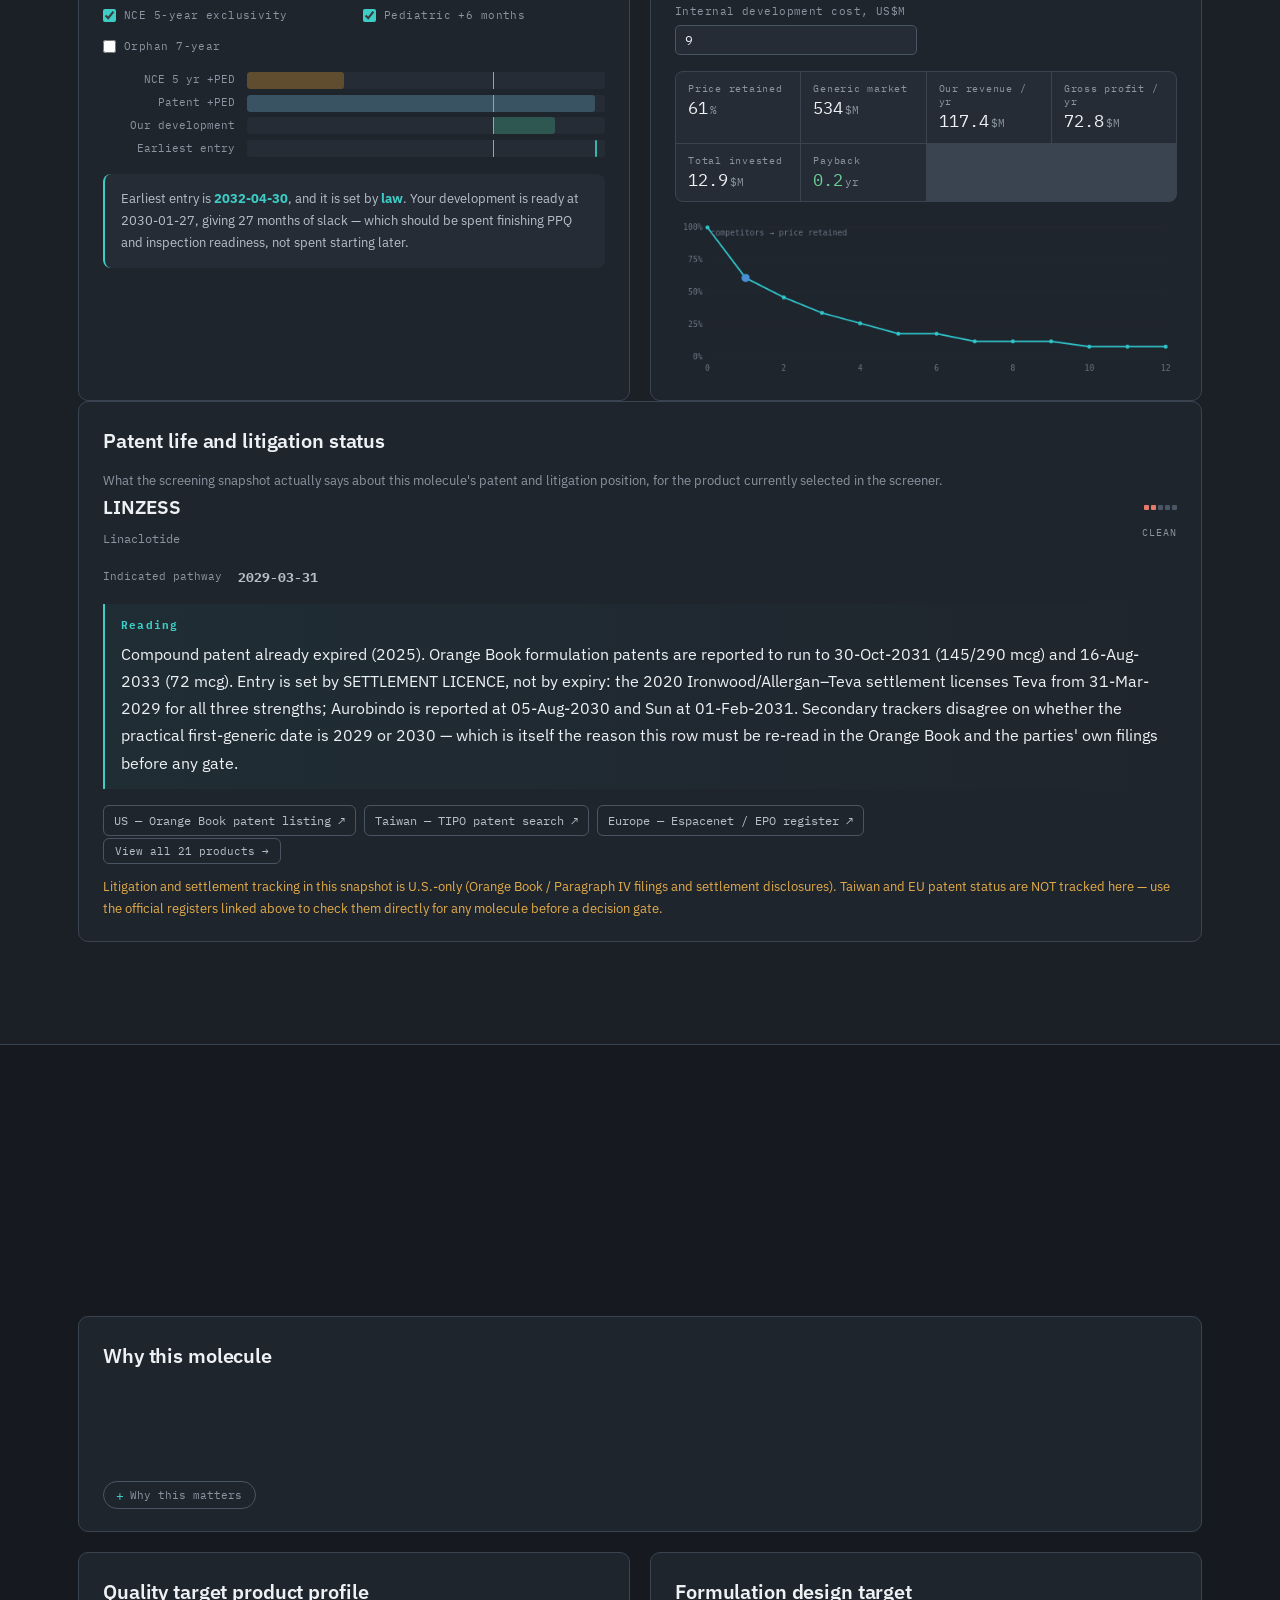
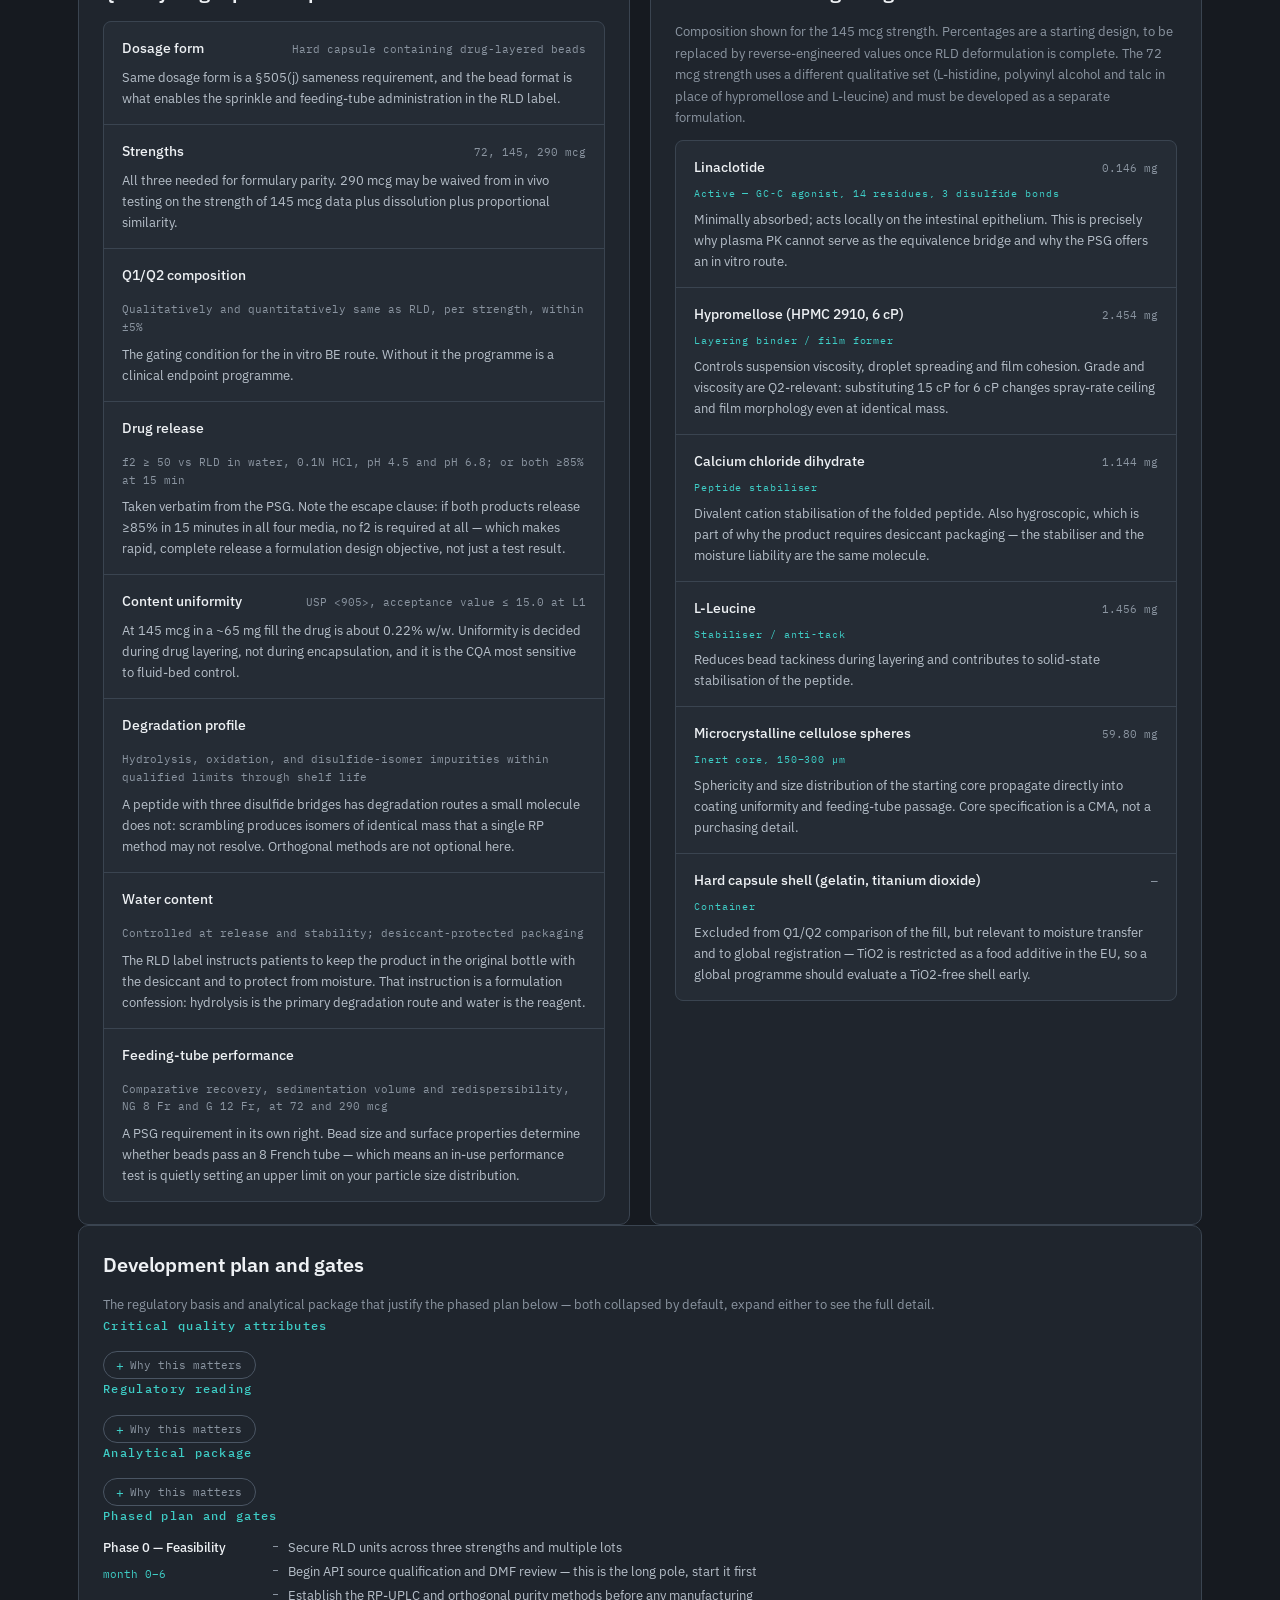
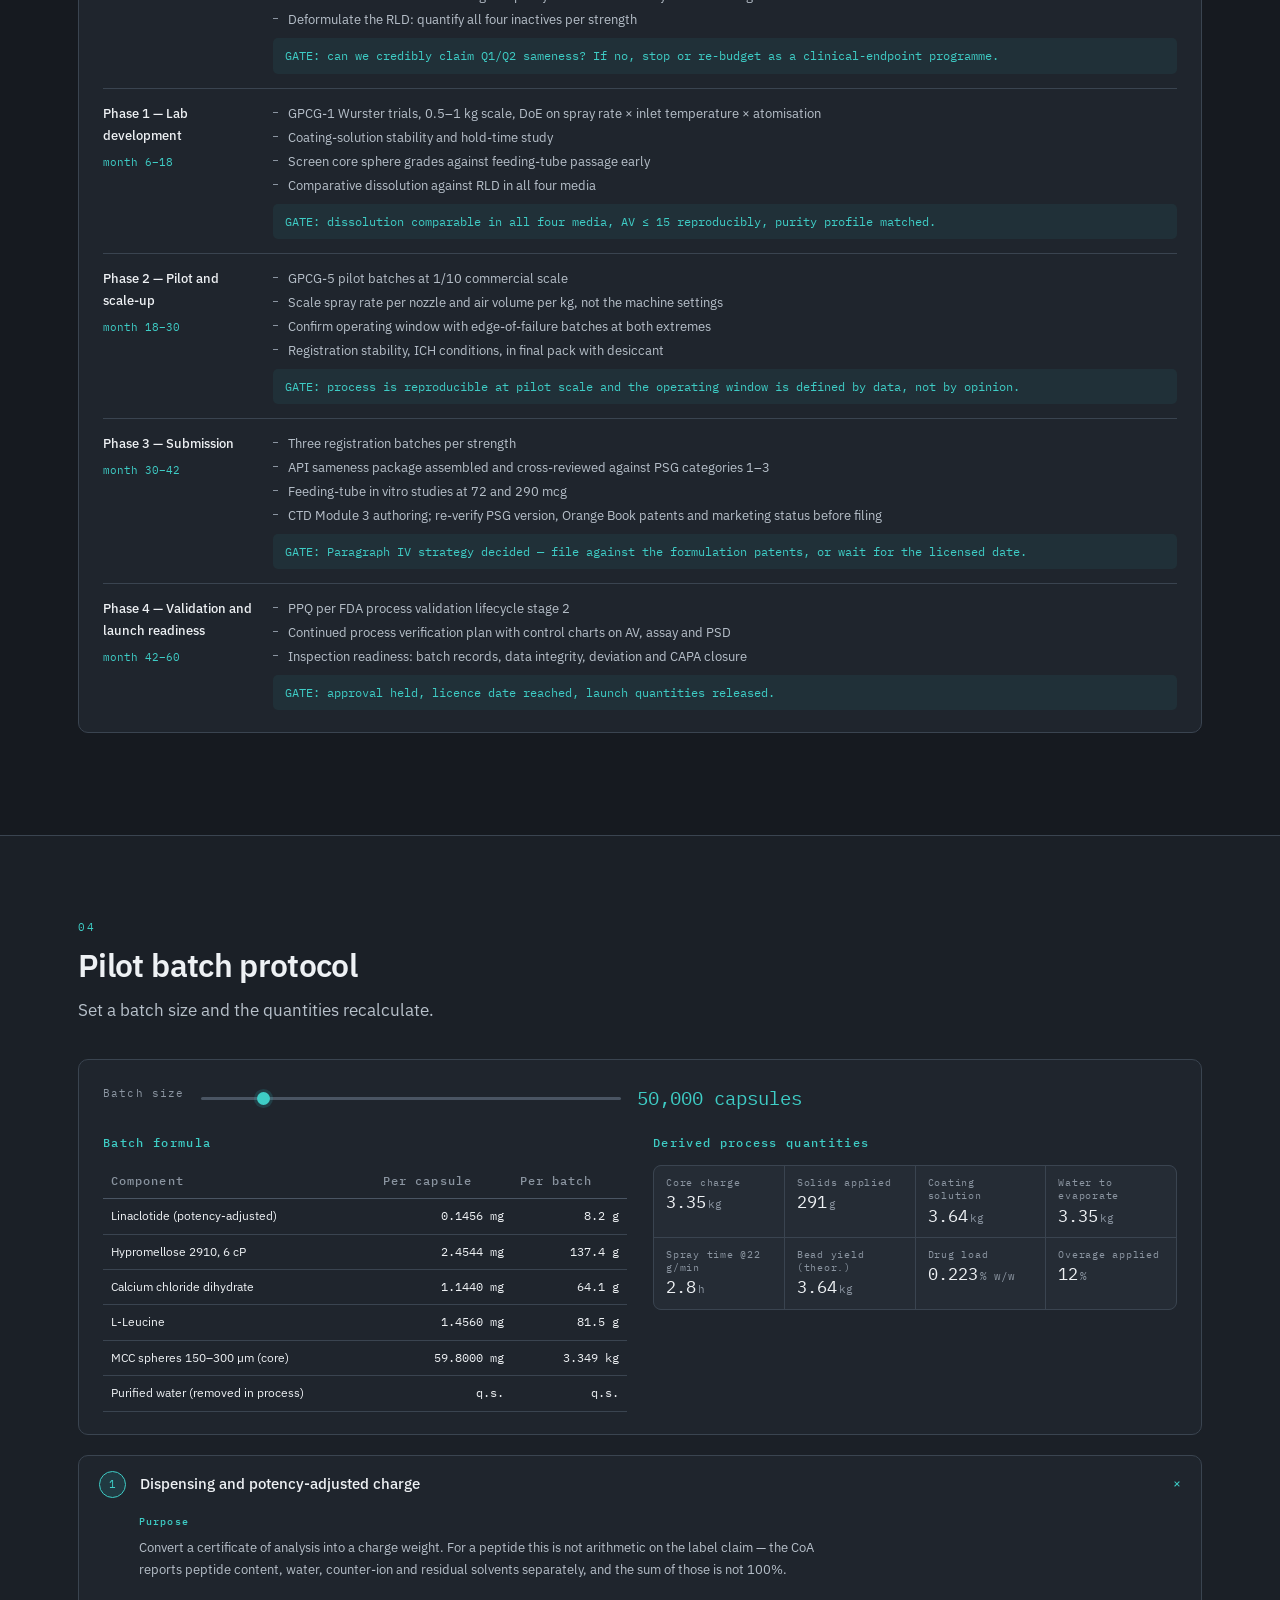
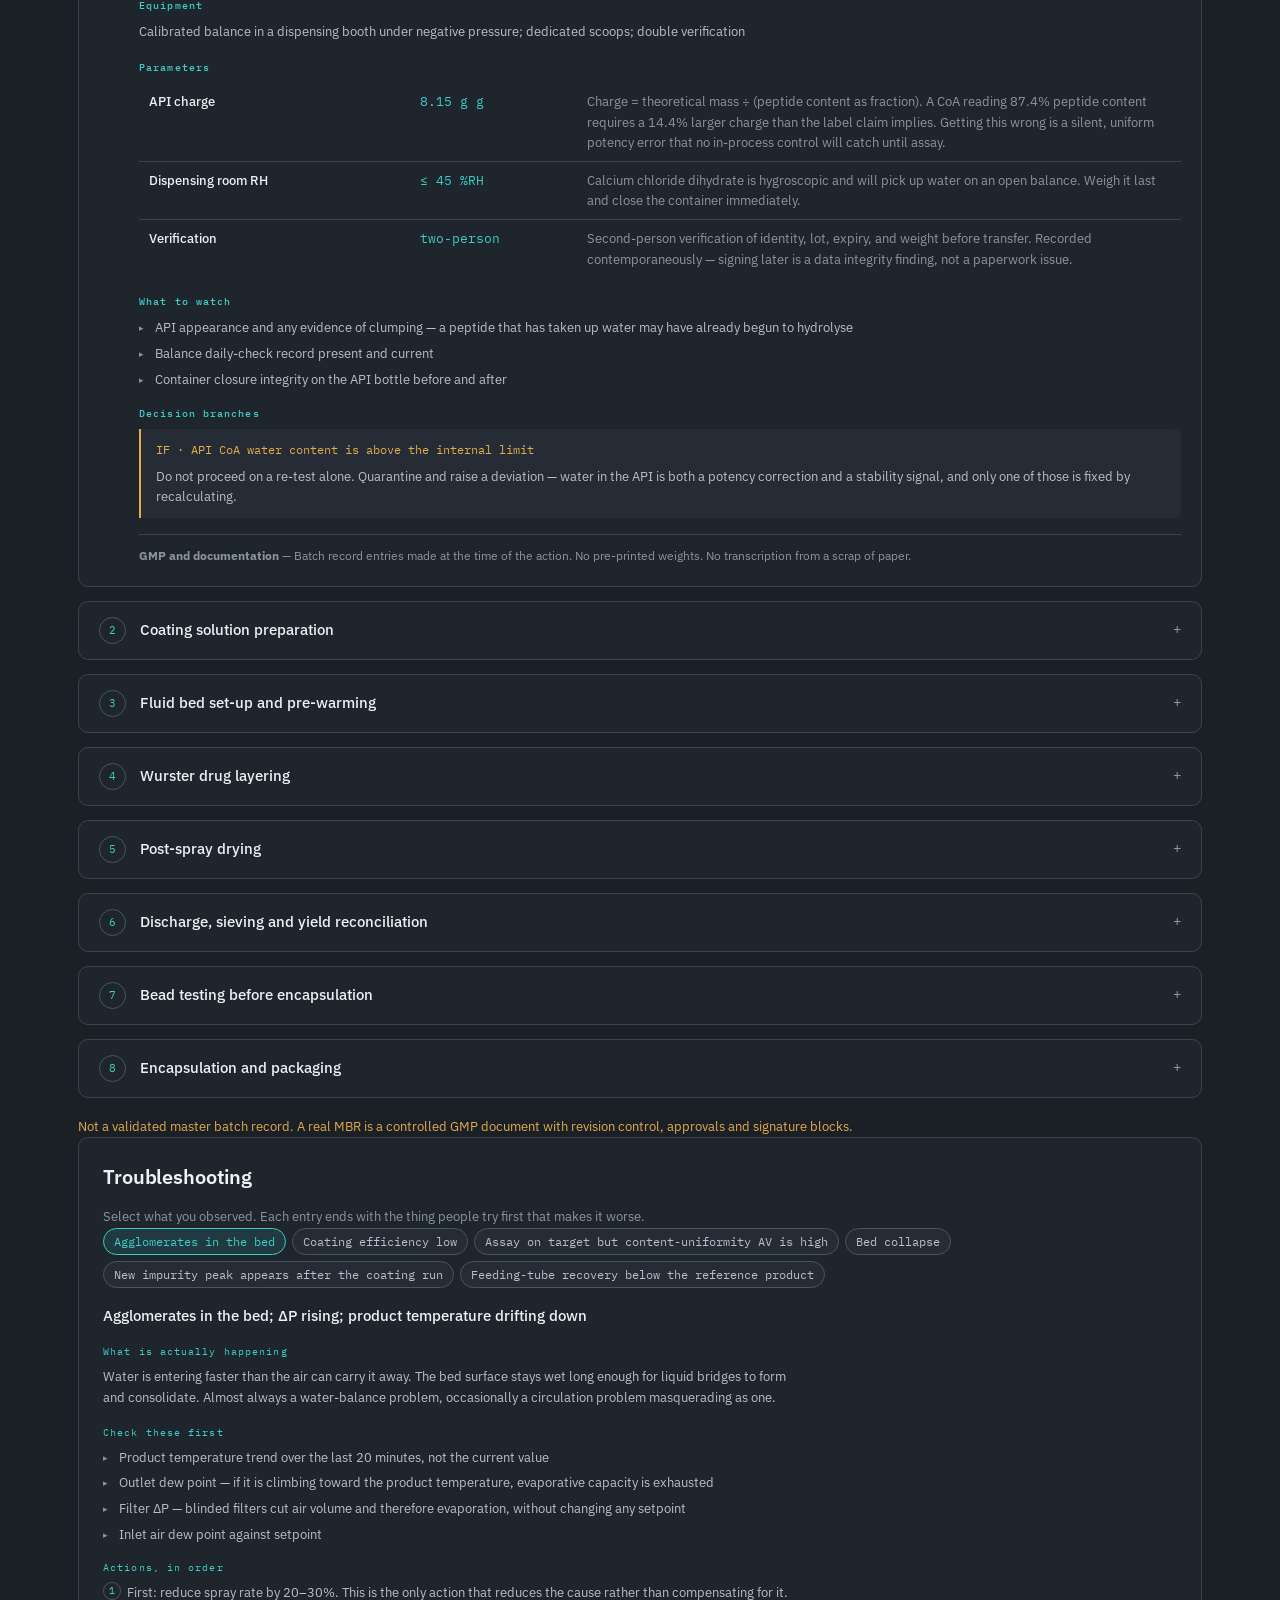
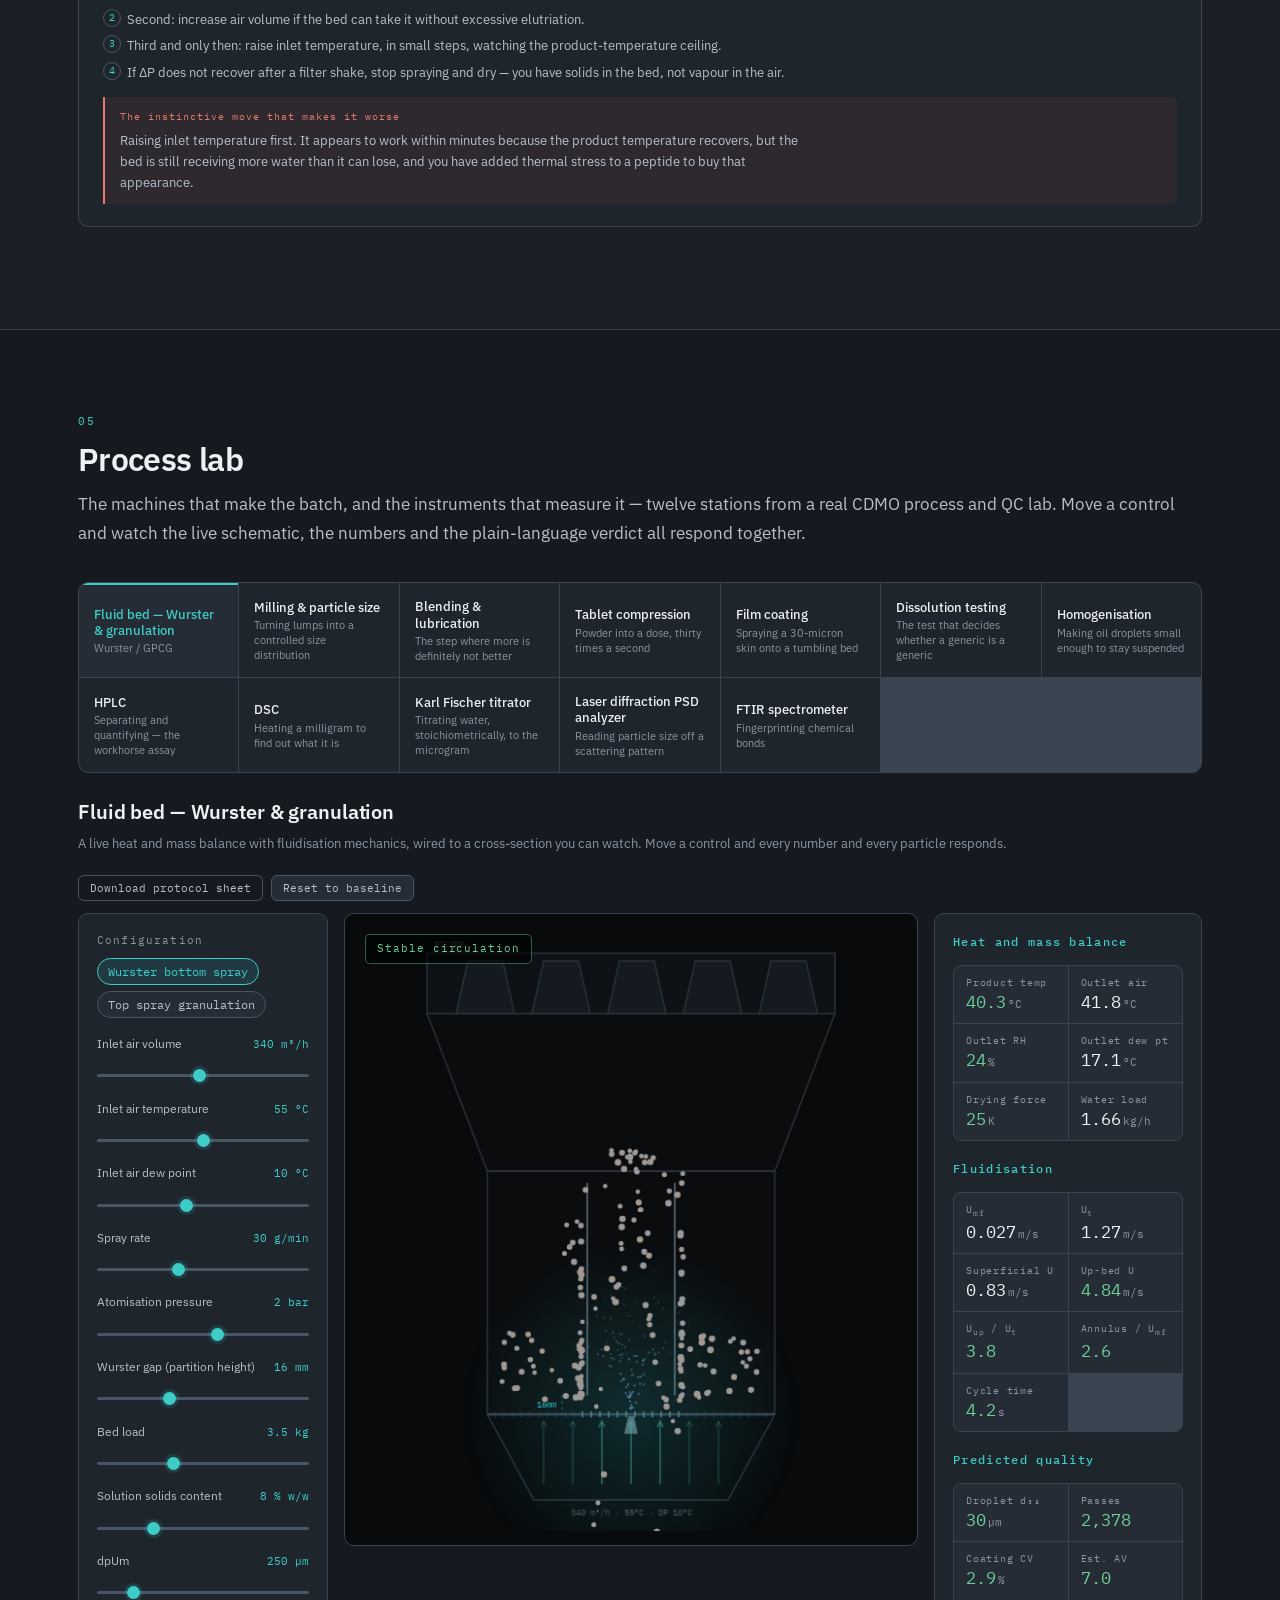
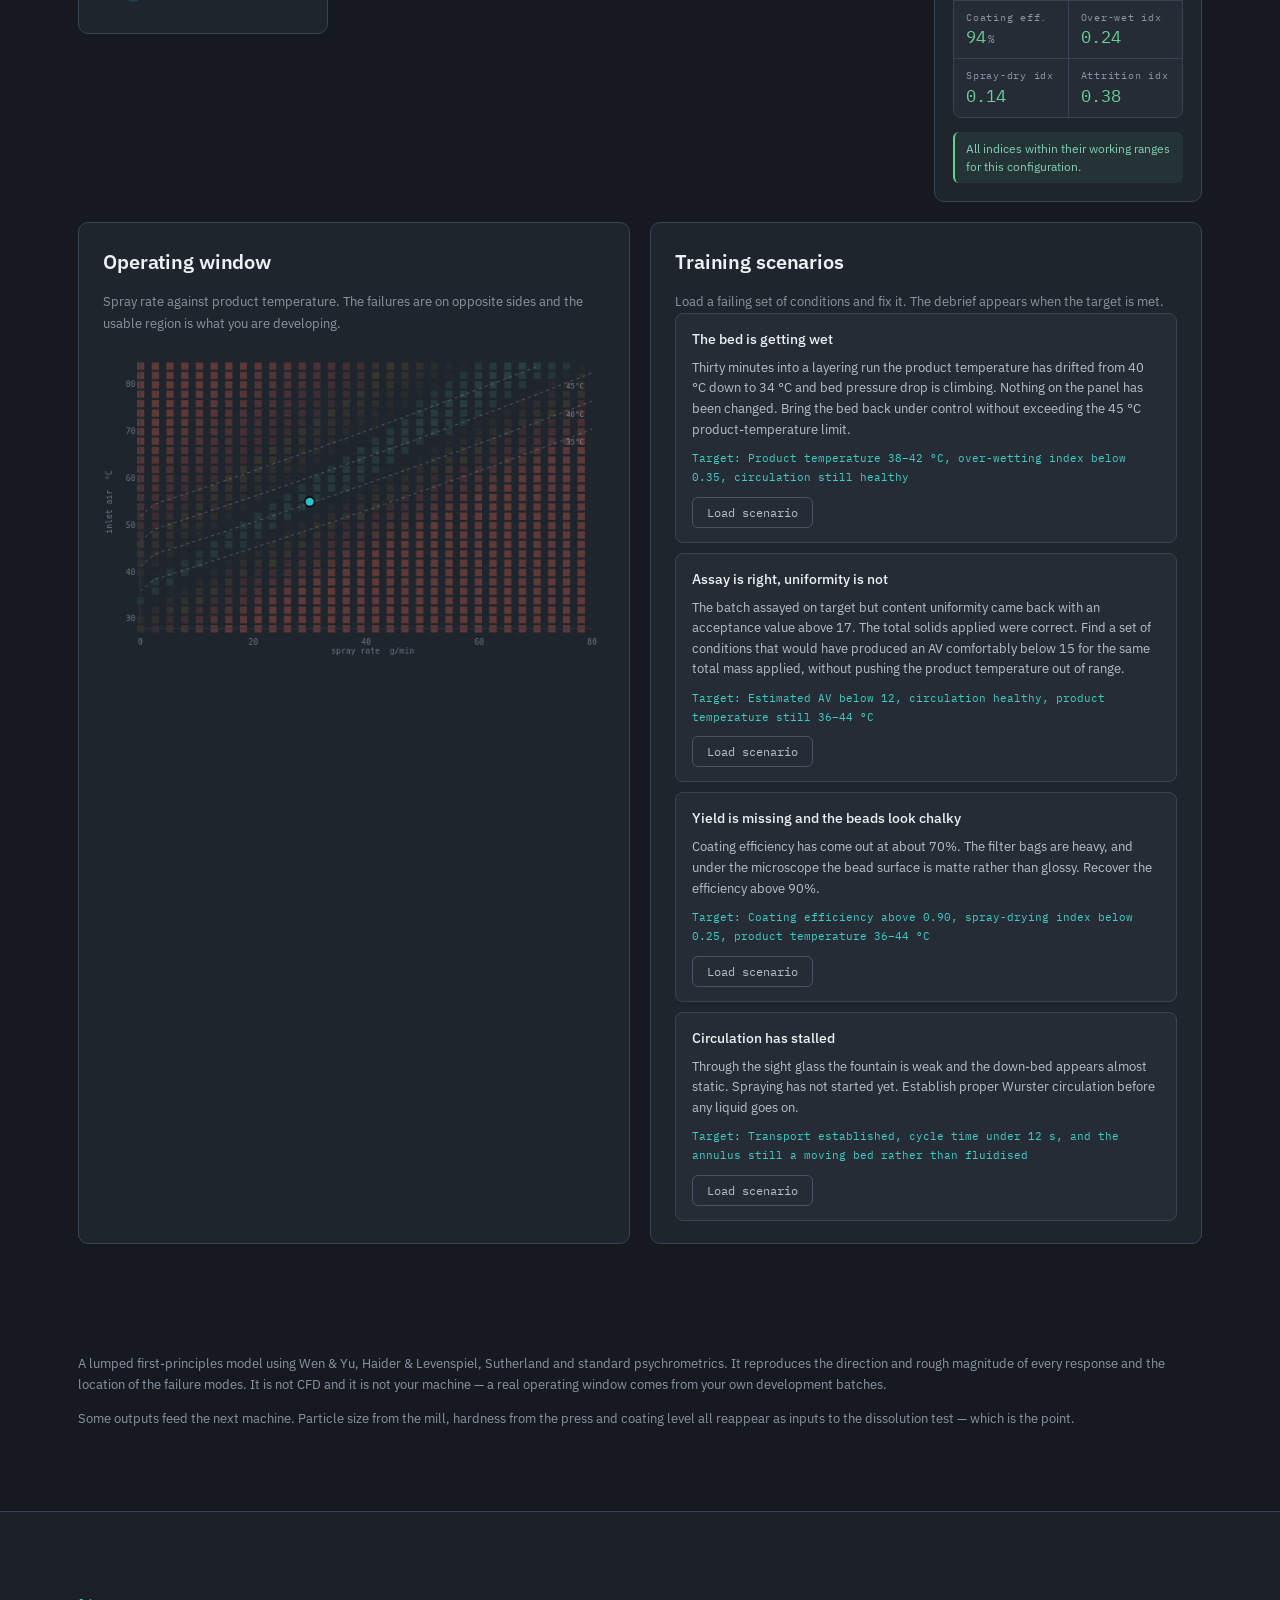
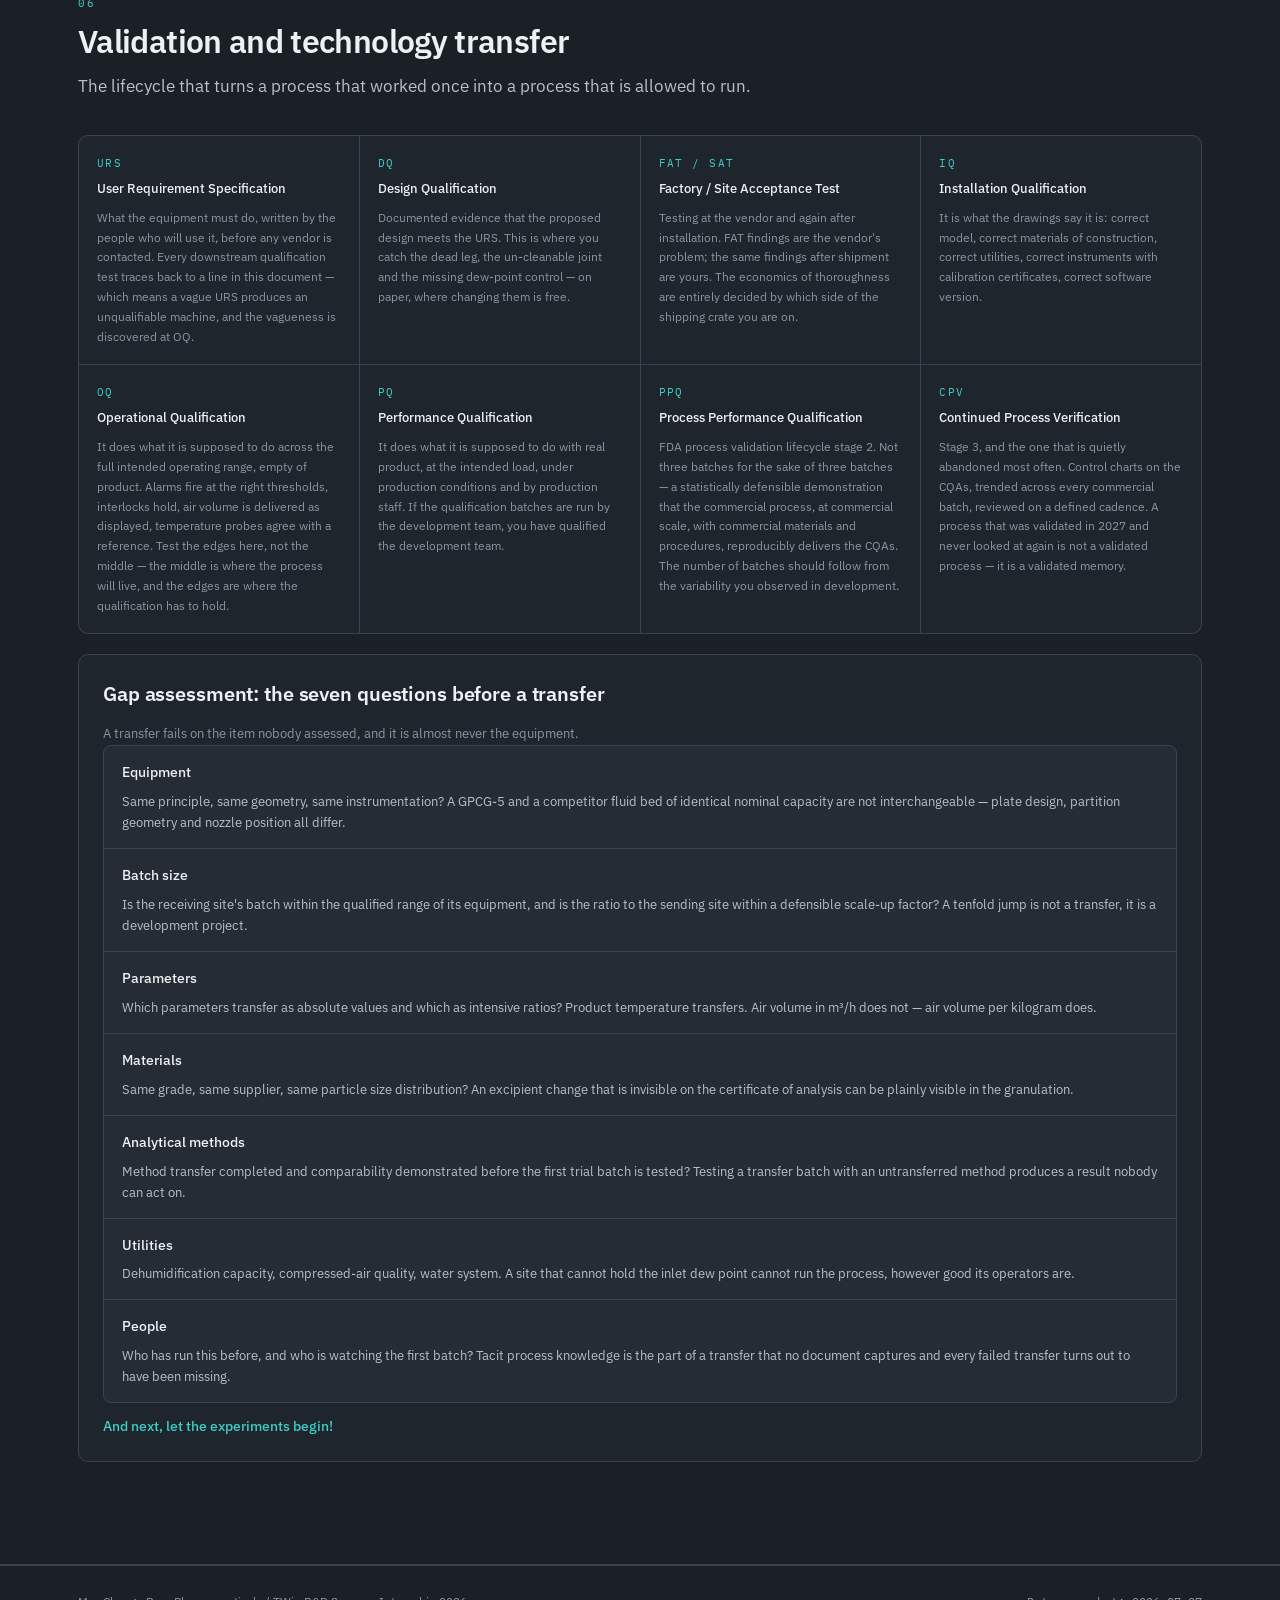
==== commit ca7a327a: "Add GoatCounter analytics with self-tracking exclusion Added the GoatCounter snippet just before </b" ====
--- a/index.html
+++ b/index.html
@@ -434,5 +434,19 @@
 <script src="data/instruments.js"></script>
 <script src="data/labTroubleshoot.js"></script>
 <script src="assets/app.js"></script>
+
+<script>
+  // Only count real visits on the published GitHub Pages site — not local
+  // file:// previews or a dev server, so editing/testing this project
+  // doesn't pollute the analytics. To also exclude a specific browser on
+  // the live site (e.g. your own regular browsing), visit the site with
+  // #toggle-goatcounter appended to the URL once — GoatCounter remembers
+  // that per-browser after that. IPs can additionally be excluded from
+  // Settings -> Tracking -> Ignore IPs in the GoatCounter dashboard.
+  if (window.location.protocol === 'file:' || window.location.hostname === 'localhost')
+    window.goatcounter = { no_onload: true };
+</script>
+<script data-goatcounter="https://maychang.goatcounter.com/count"
+        async src="https://gc.zgo.at/count.js"></script>
 </body>
 </html>
--- a/assets/styles.css
+++ b/assets/styles.css
@@ -131,6 +131,11 @@
 /* ---------- hero ---------- */
 .hero{padding-top:64px}
 .hero .prose{margin:26px 0 40px}
+/* .lead above this is max-width:100% (fills the .wrap column); .prose p's
+   default 76ch cap made this paragraph noticeably narrower and left-aligned
+   under it instead of lining up with the same right edge — this is the
+   "chunk that doesn't fit the screen" complaint. Match the lead's width. */
+.hero .prose p{max-width:100%}
 .chain{display:grid;grid-template-columns:repeat(auto-fit,minmax(168px,1fr));gap:1px;background:var(--line);border:1px solid var(--line);border-radius:var(--r);overflow:hidden}
 .chain-item{background:var(--panel);padding:18px 16px;transition:.2s}
 .chain-item:hover{background:var(--panel2)}
@@ -165,6 +170,14 @@
 .wrow-top{display:flex;justify-content:space-between;align-items:baseline;margin-bottom:4px}
 .wrow-top label{font-size:12px;color:var(--ink2)}
 .wrow-top .v{font-family:var(--mono);font-size:11px;color:var(--acc)}
+/* the three technical-barrier sub-sliders sit under one group label, slightly
+   indented, so they read as one concept broken into three knobs rather than
+   three unrelated weights dropped in the middle of the list */
+.wgroup-label{
+  font-family:var(--mono);font-size:10px;color:var(--acc);letter-spacing:.09em;
+  margin:16px 0 8px;padding-top:12px;border-top:1px dashed var(--line);
+}
+.wrow-sub{margin-left:14px;padding-left:10px;border-left:1px solid var(--line)}
 input[type=range]{
   -webkit-appearance:none;appearance:none;width:100%;height:3px;background:var(--line2);
   border-radius:2px;outline:none;cursor:pointer;
@@ -595,17 +608,23 @@
    (shares .map-ov click-safety rules; wider than the litigation grid since
    these carry prose, not just cards) ---------- */
 .page-inner{max-width:980px}
+/* Reflection's prose sits in one wide column (unlike the 3-up Methods grid,
+   where each panel is already narrower than 76ch) — the default .prose p
+   cap left a lot of dead space on the right and made the paragraph look
+   like it didn't belong in the box. Let it use the full column. */
+.page-inner .prose p{max-width:100%}
 .page-sections{display:grid;grid-template-columns:repeat(3,1fr);gap:16px;margin-top:22px}
 .page-sections .panel{margin-bottom:0}
 .contact-grid{grid-template-columns:repeat(auto-fill,minmax(240px,1fr))}
 .contact-card p{margin:0}
 .contact-card a{color:var(--acc);text-decoration:none;border-bottom:1px solid rgba(62,205,198,.35);font-size:13px}
 .contact-card a:hover{border-color:var(--acc)}
-.photo-gallery{display:grid;grid-template-columns:repeat(auto-fill,minmax(140px,1fr));gap:10px;margin-top:12px}
-.photo-slot{
-  aspect-ratio:4/3;border:1px dashed var(--line2);border-radius:8px;
-  background:repeating-linear-gradient(135deg,var(--panel2),var(--panel2) 8px,var(--panel) 8px,var(--panel) 16px);
-}
+/* Only as many slots as there are real photos (currently 2) — a slot whose
+   file 404s removes itself entirely (see buildExtraPage) rather than
+   leaving a placeholder box, so there's never dead empty space here. */
+.photo-gallery{display:grid;grid-template-columns:repeat(auto-fill,minmax(200px,1fr));gap:10px;margin-top:12px}
+.photo-slot{aspect-ratio:4/3;border-radius:8px;overflow:hidden}
+.photo-slot img{width:100%;height:100%;object-fit:cover;display:block}
 .exclaim{color:var(--acc);font-weight:500;font-size:14px}
 
 .map-foot{display:flex;align-items:center;justify-content:center;gap:26px;margin-top:22px;flex-wrap:wrap}
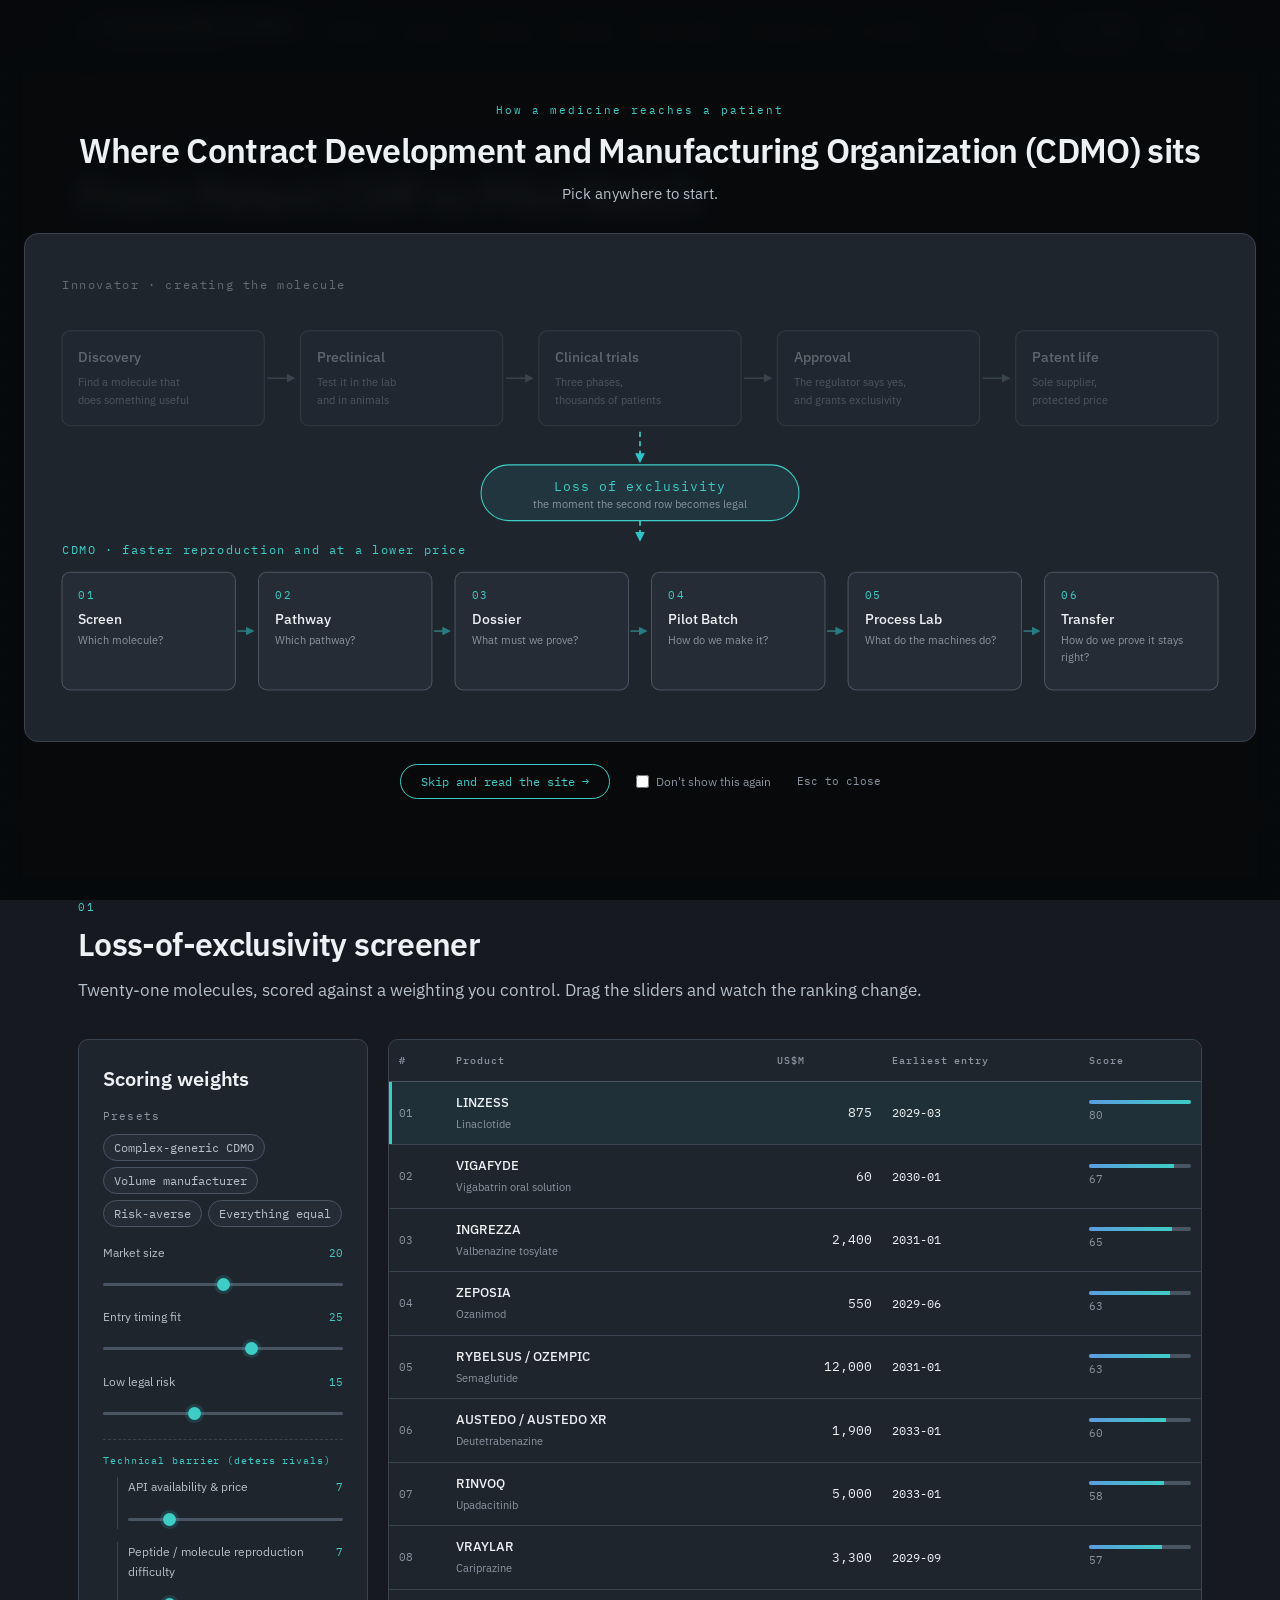
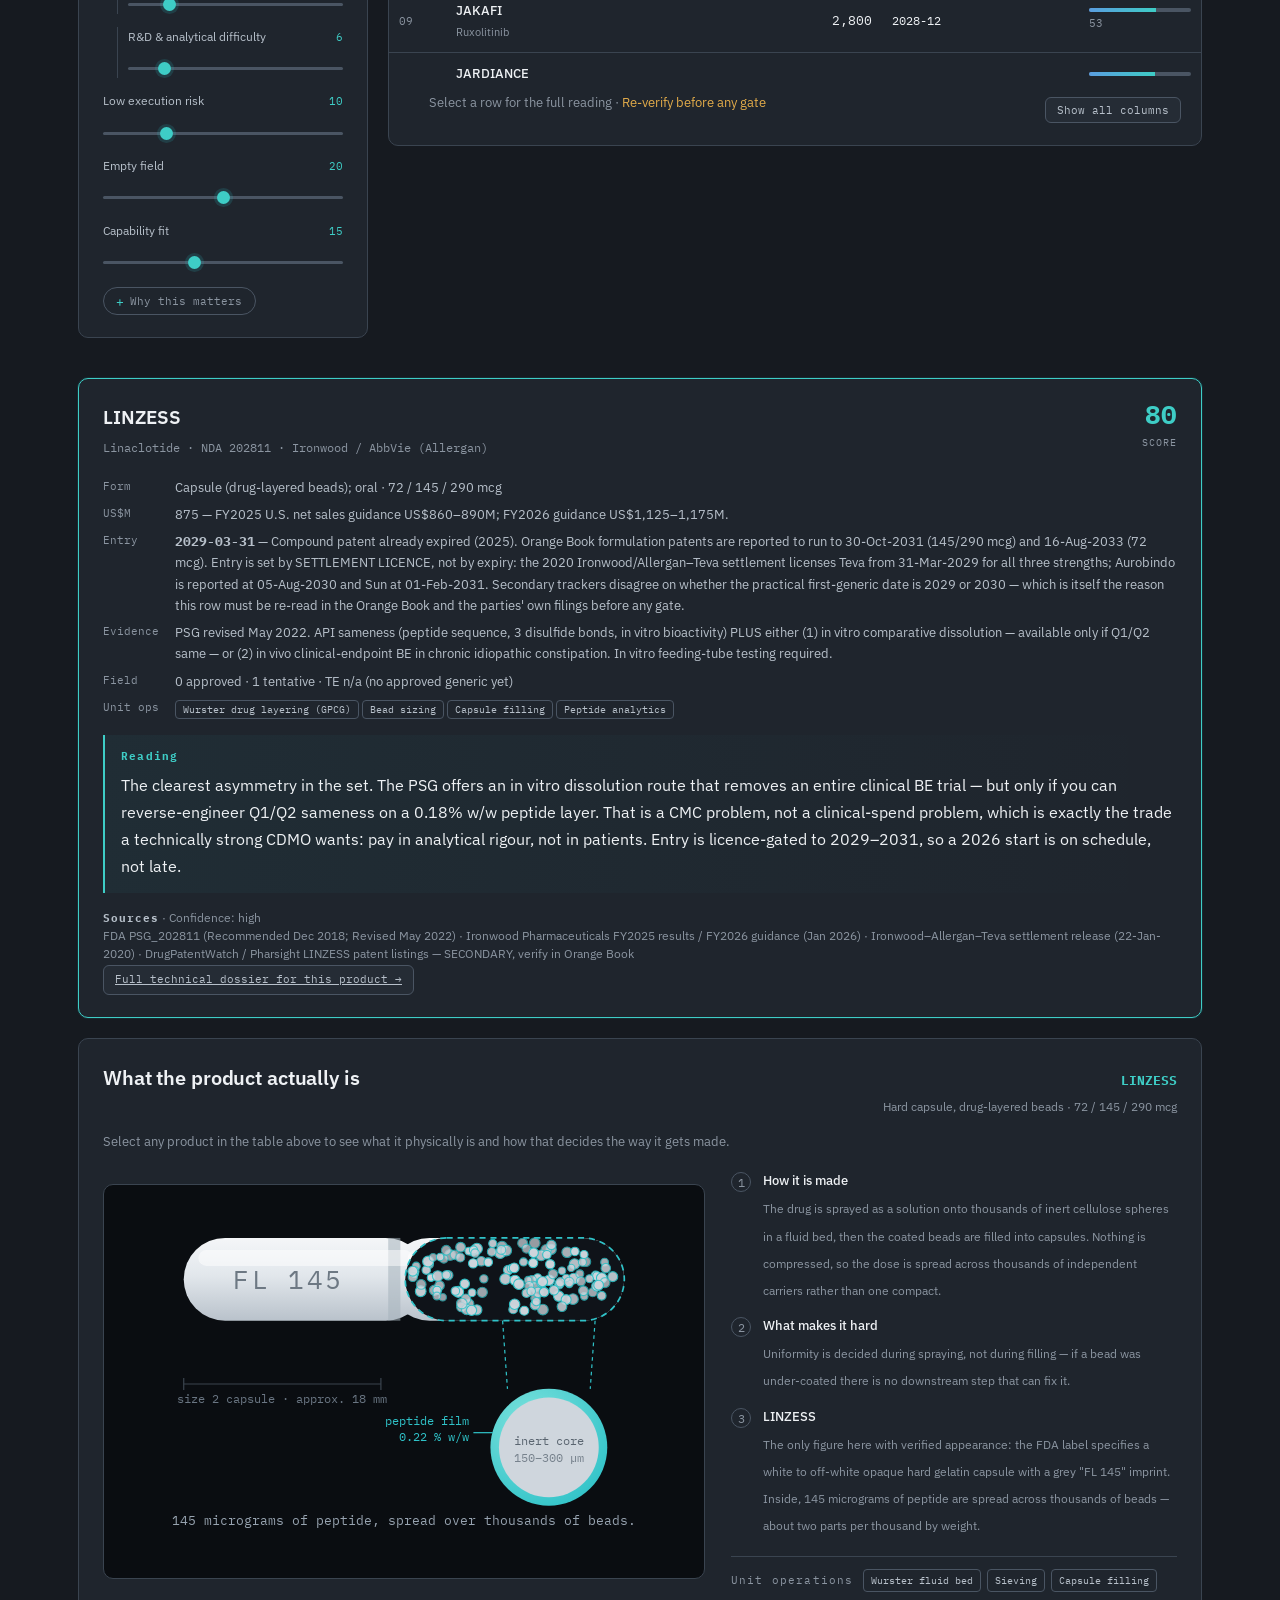
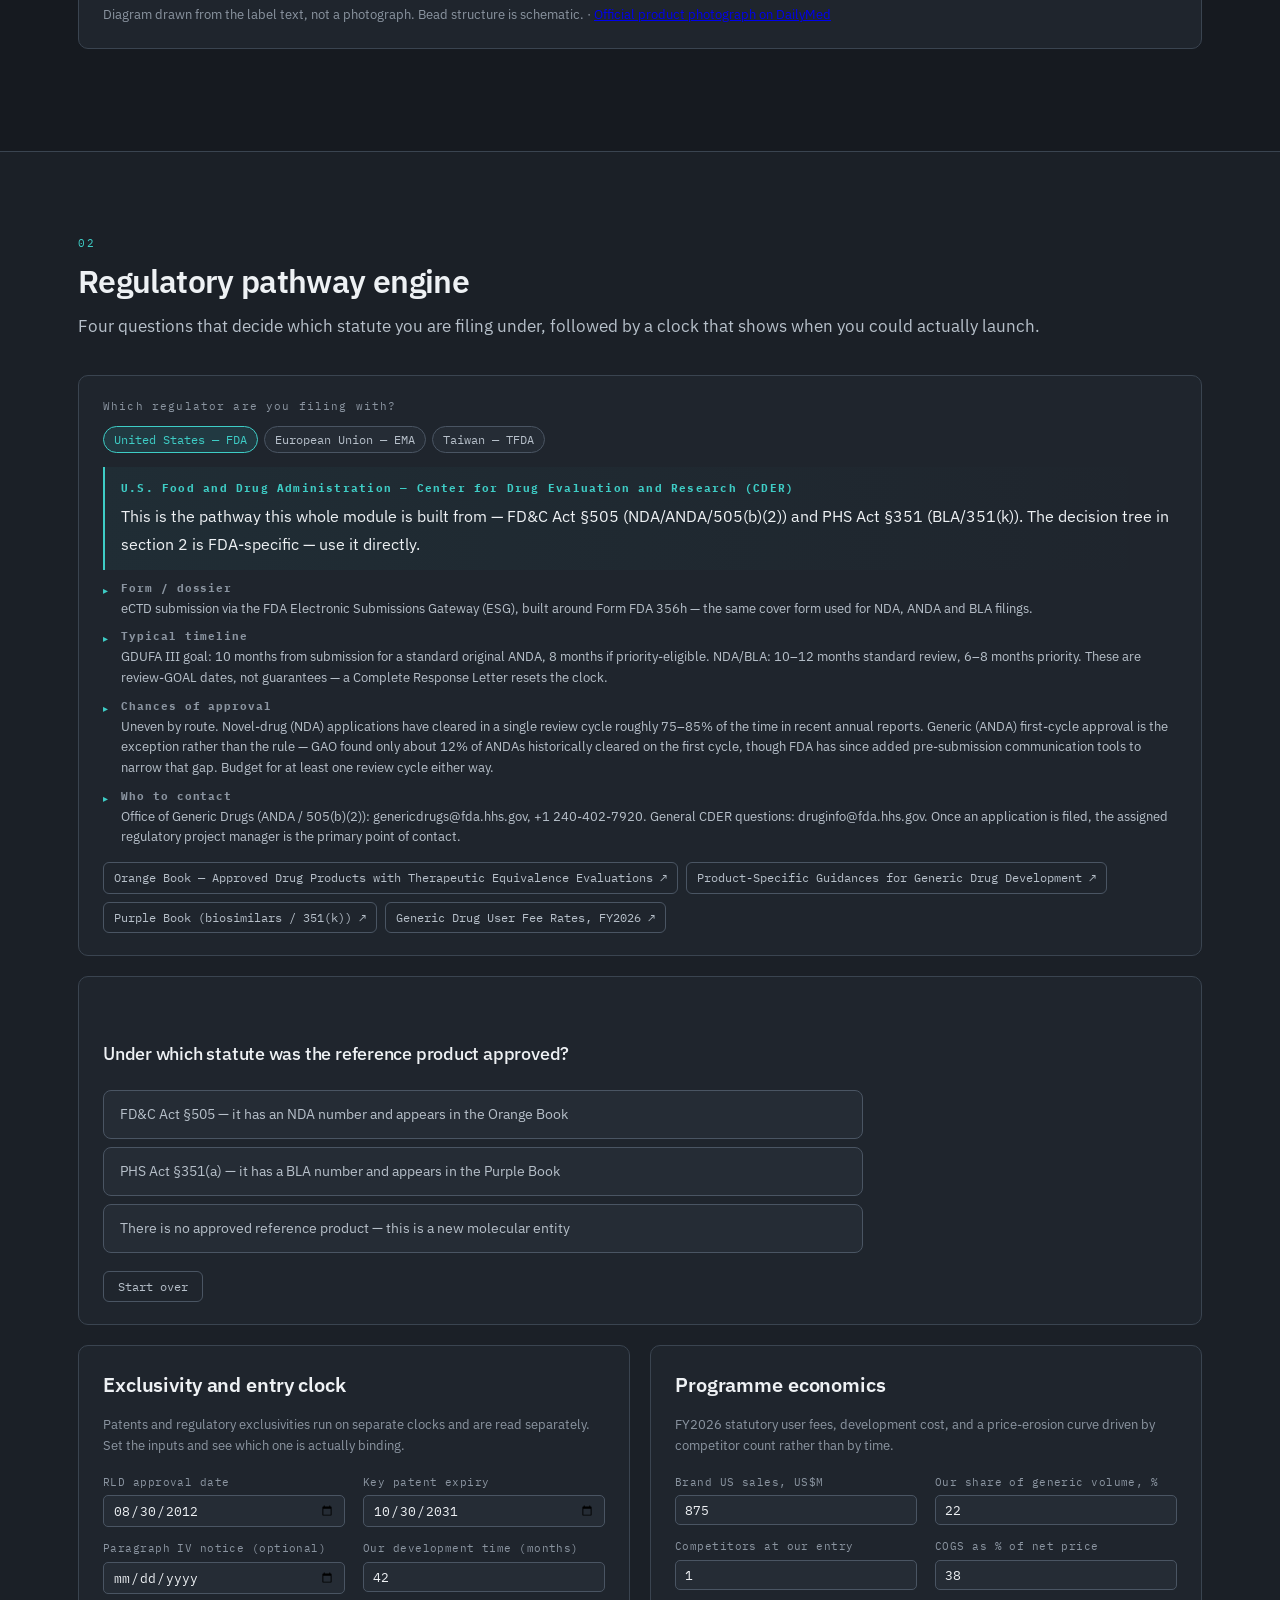
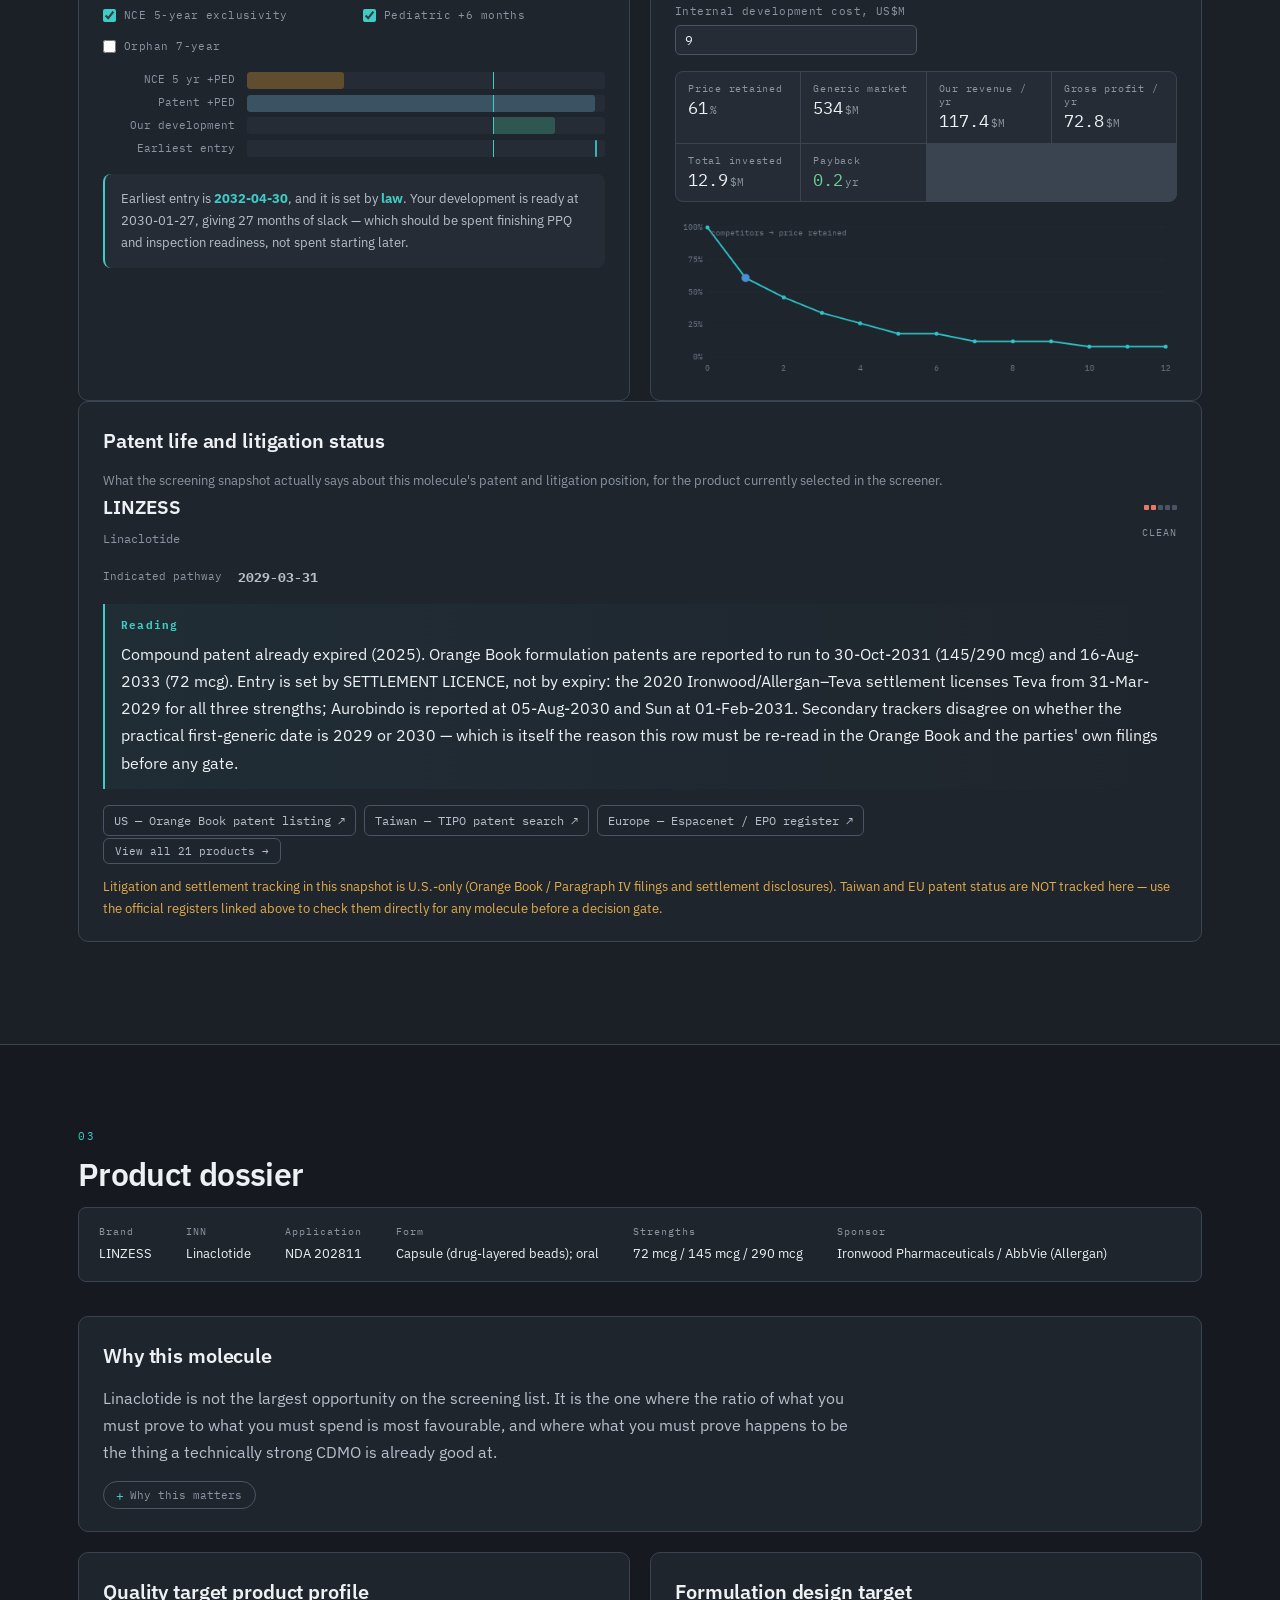
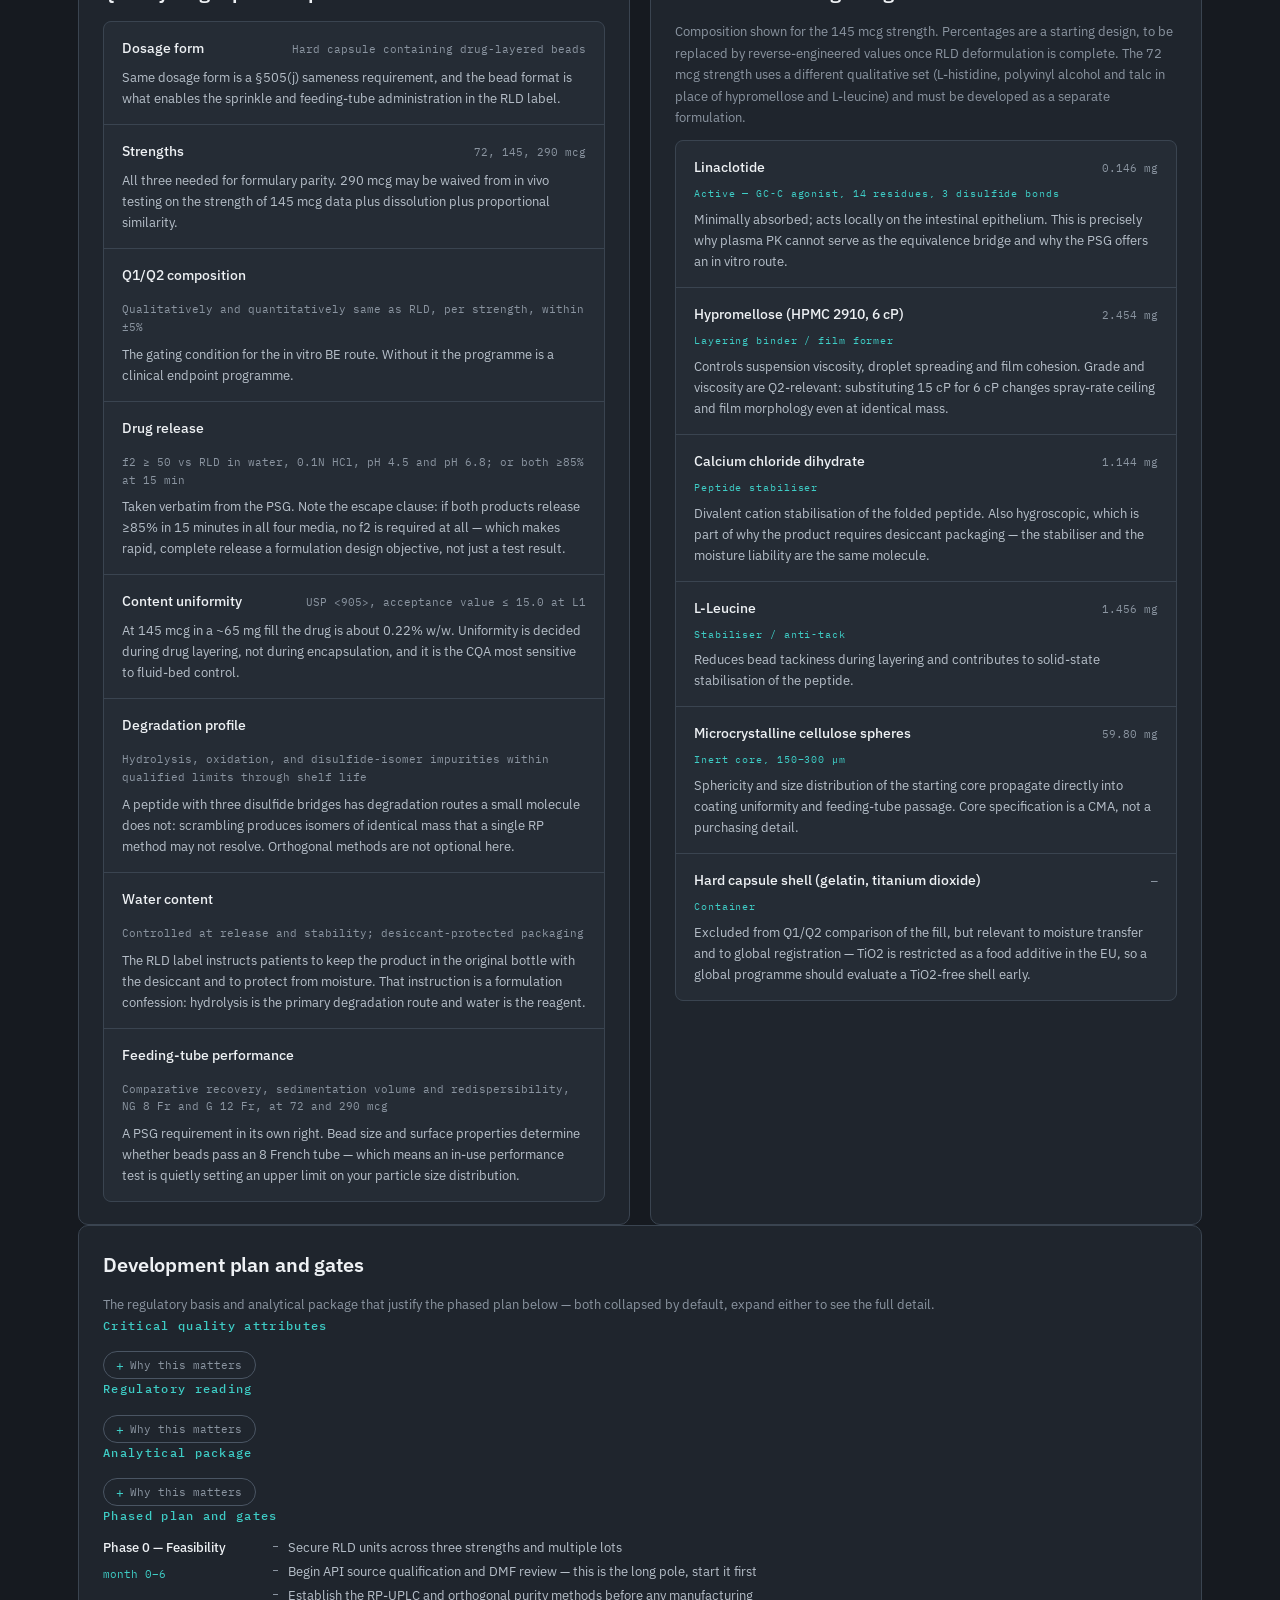
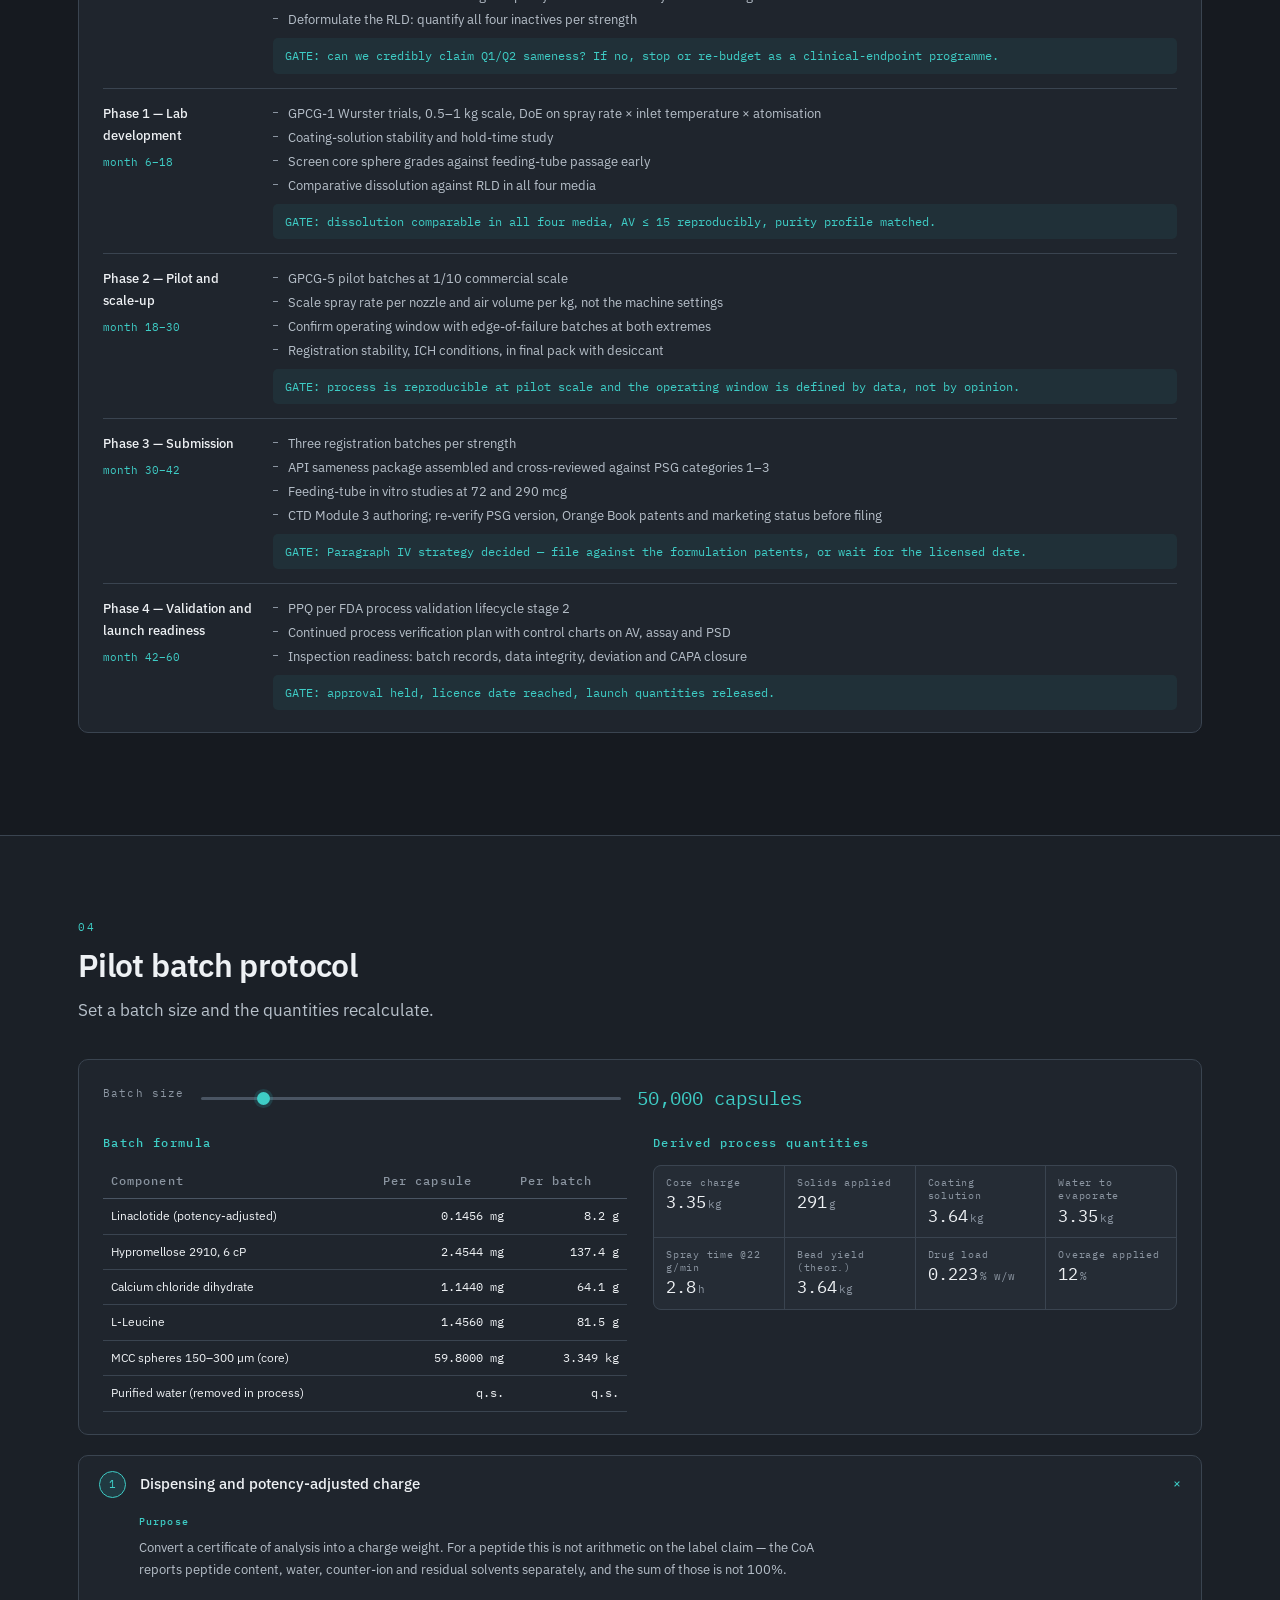
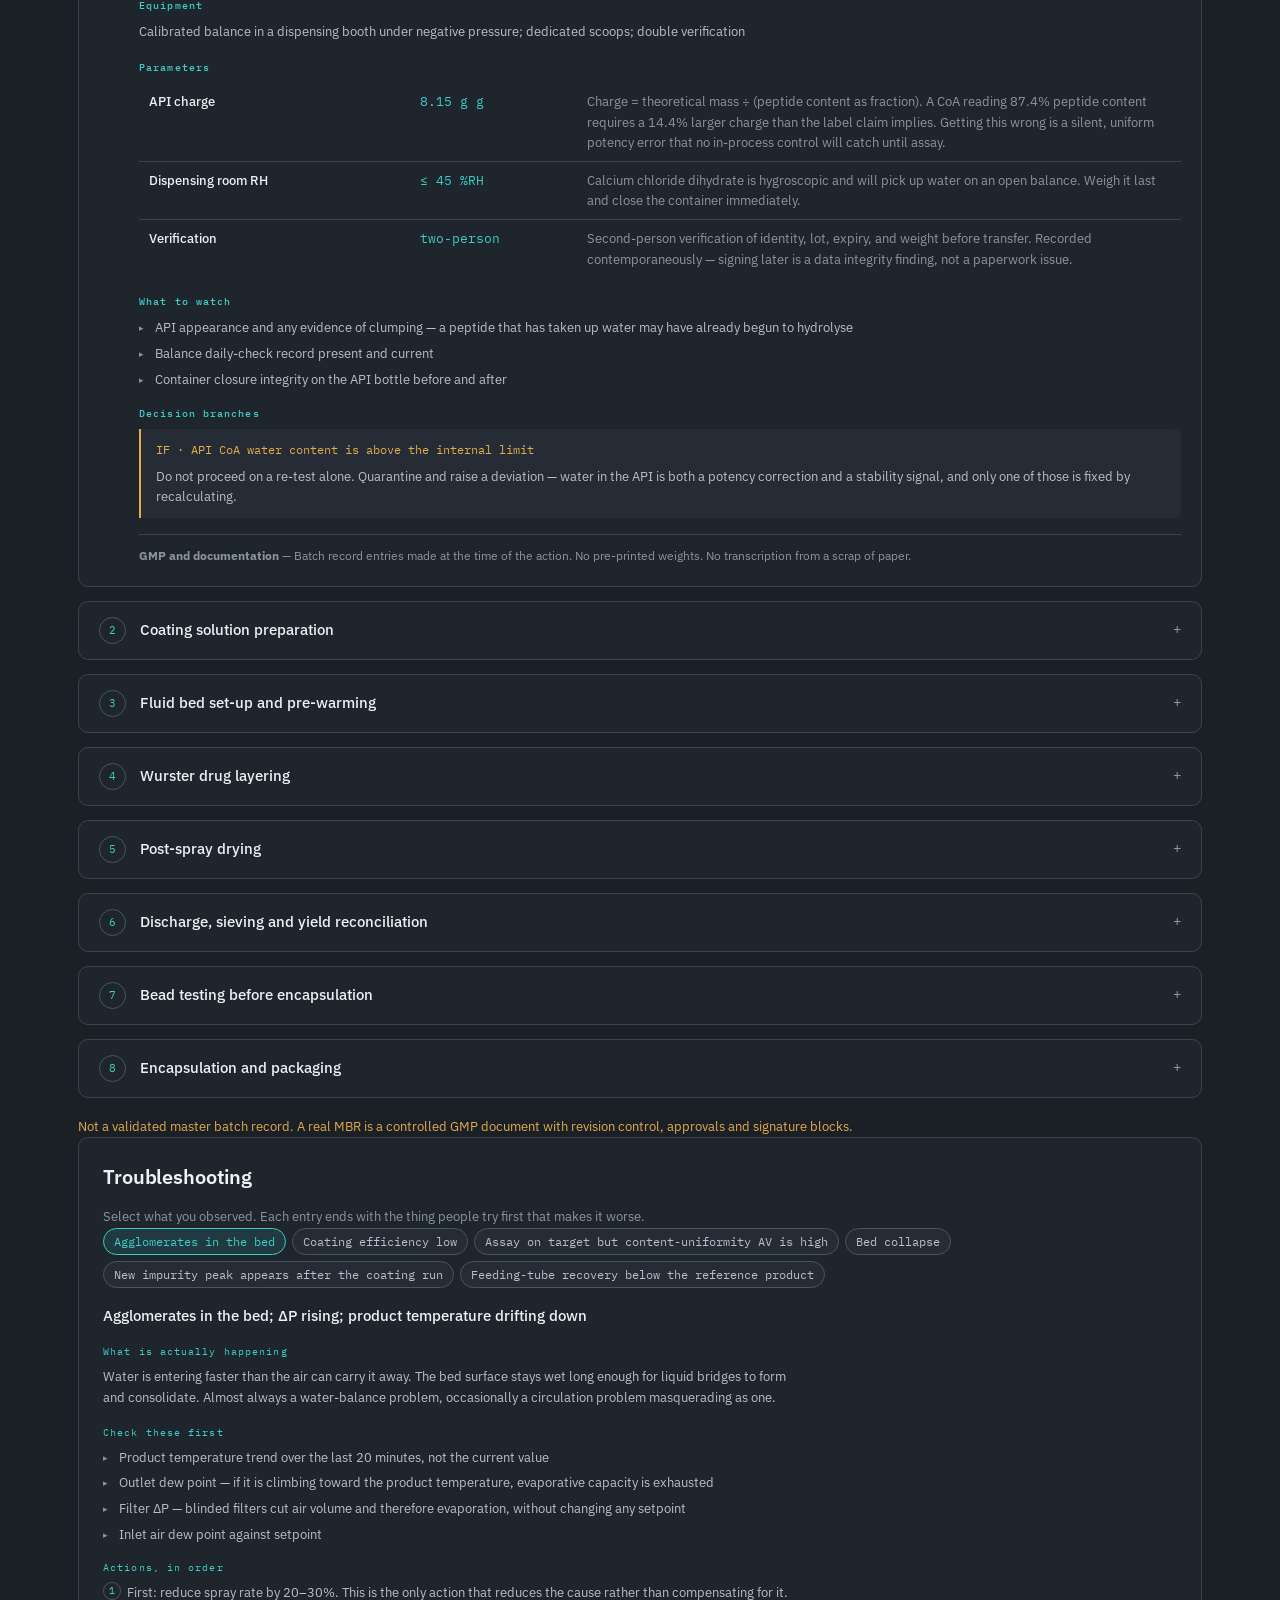
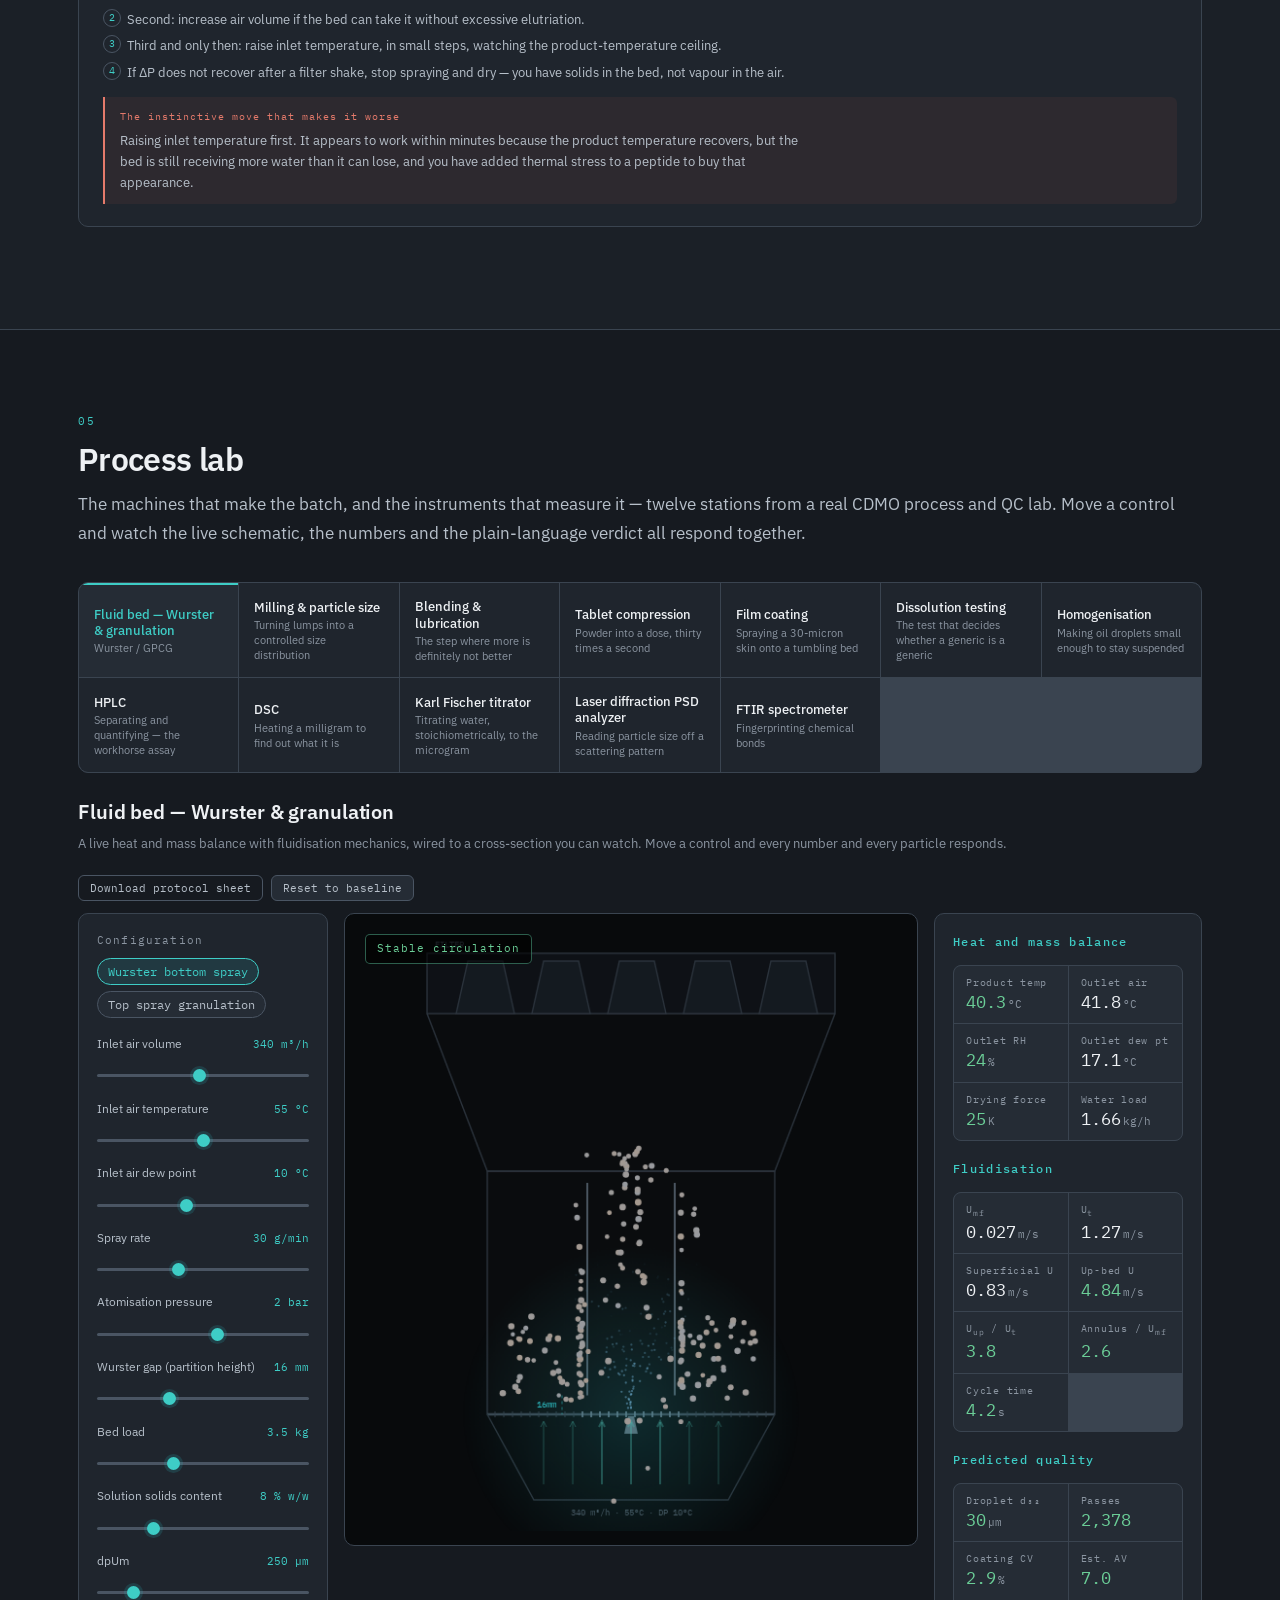
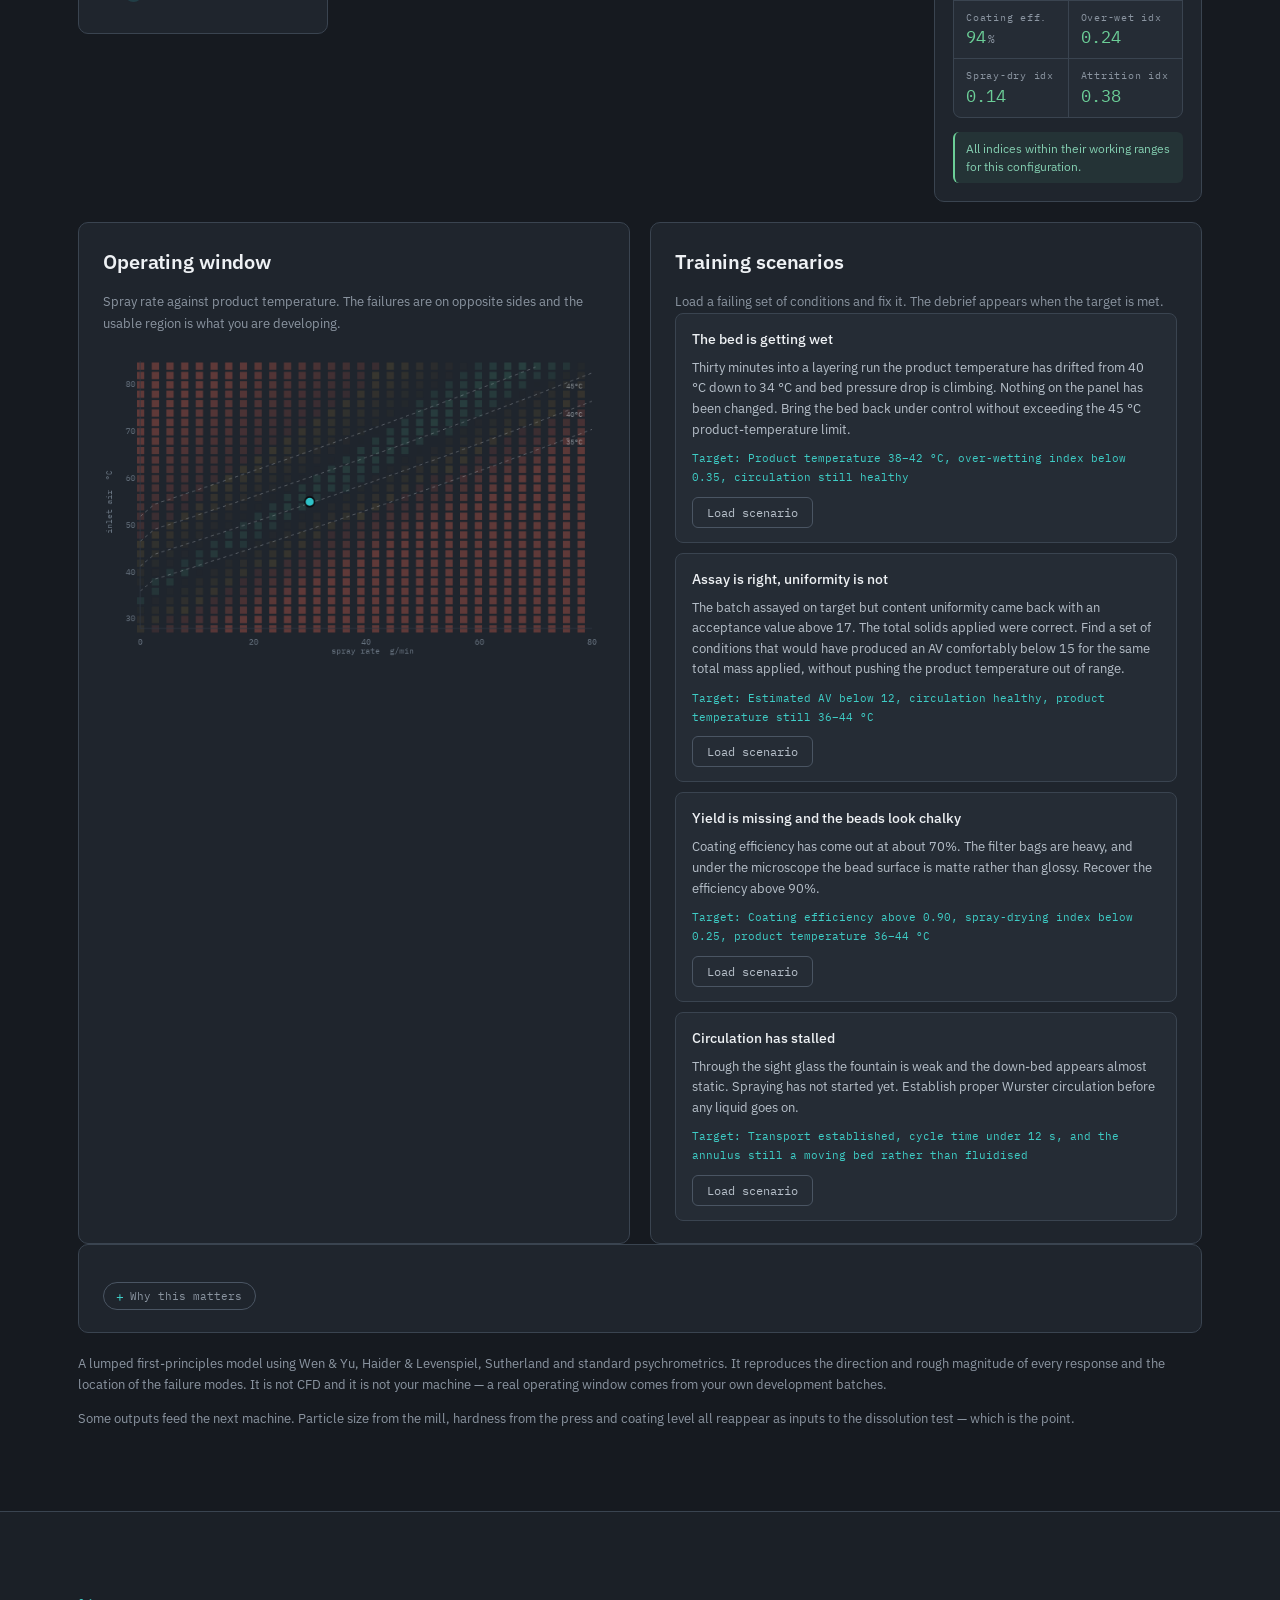
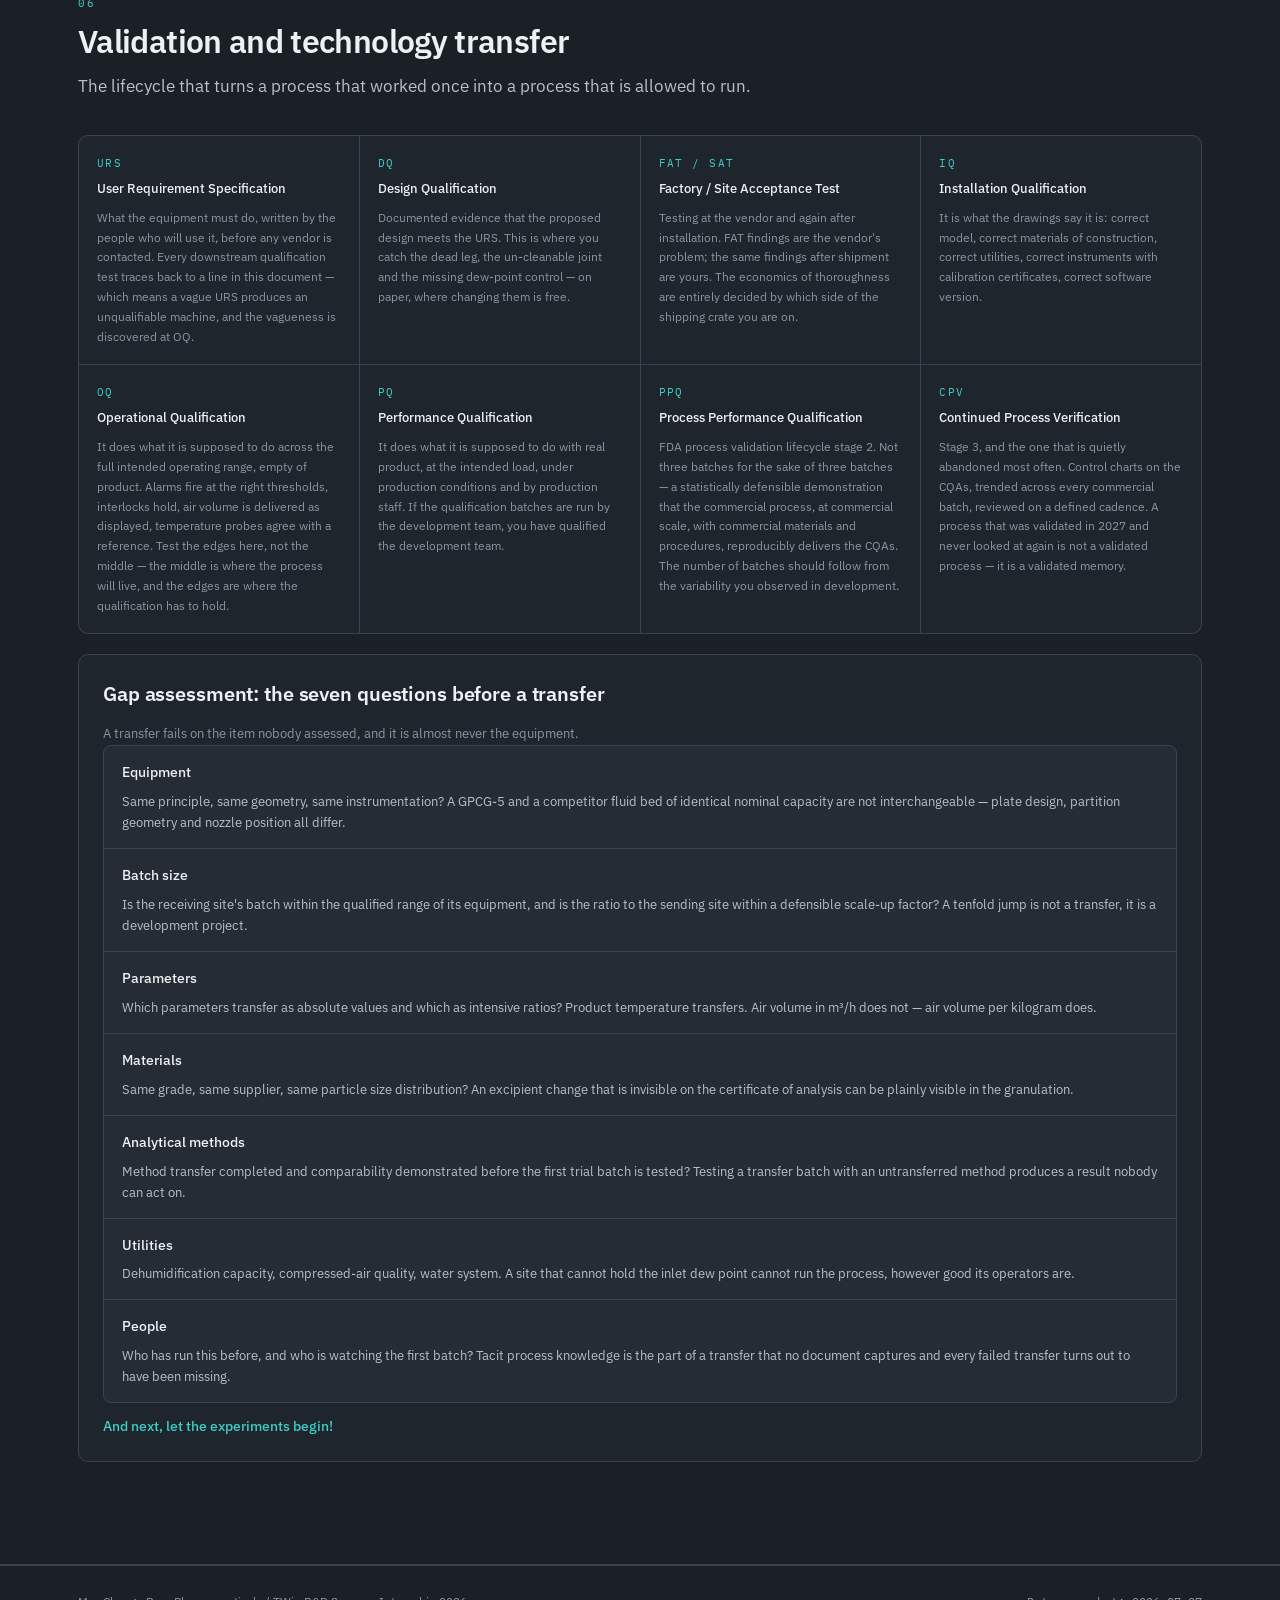
==== commit 86742384: "fix link for goatcounter" ====
--- a/index.html
+++ b/index.html
@@ -446,7 +446,7 @@
   if (window.location.protocol === 'file:' || window.location.hostname === 'localhost')
     window.goatcounter = { no_onload: true };
 </script>
-<script data-goatcounter="https://maychang.goatcounter.com/count"
+<script data-goatcounter="https://pharmasim.goatcounter.com/count"
         async src="https://gc.zgo.at/count.js"></script>
 </body>
 </html>
